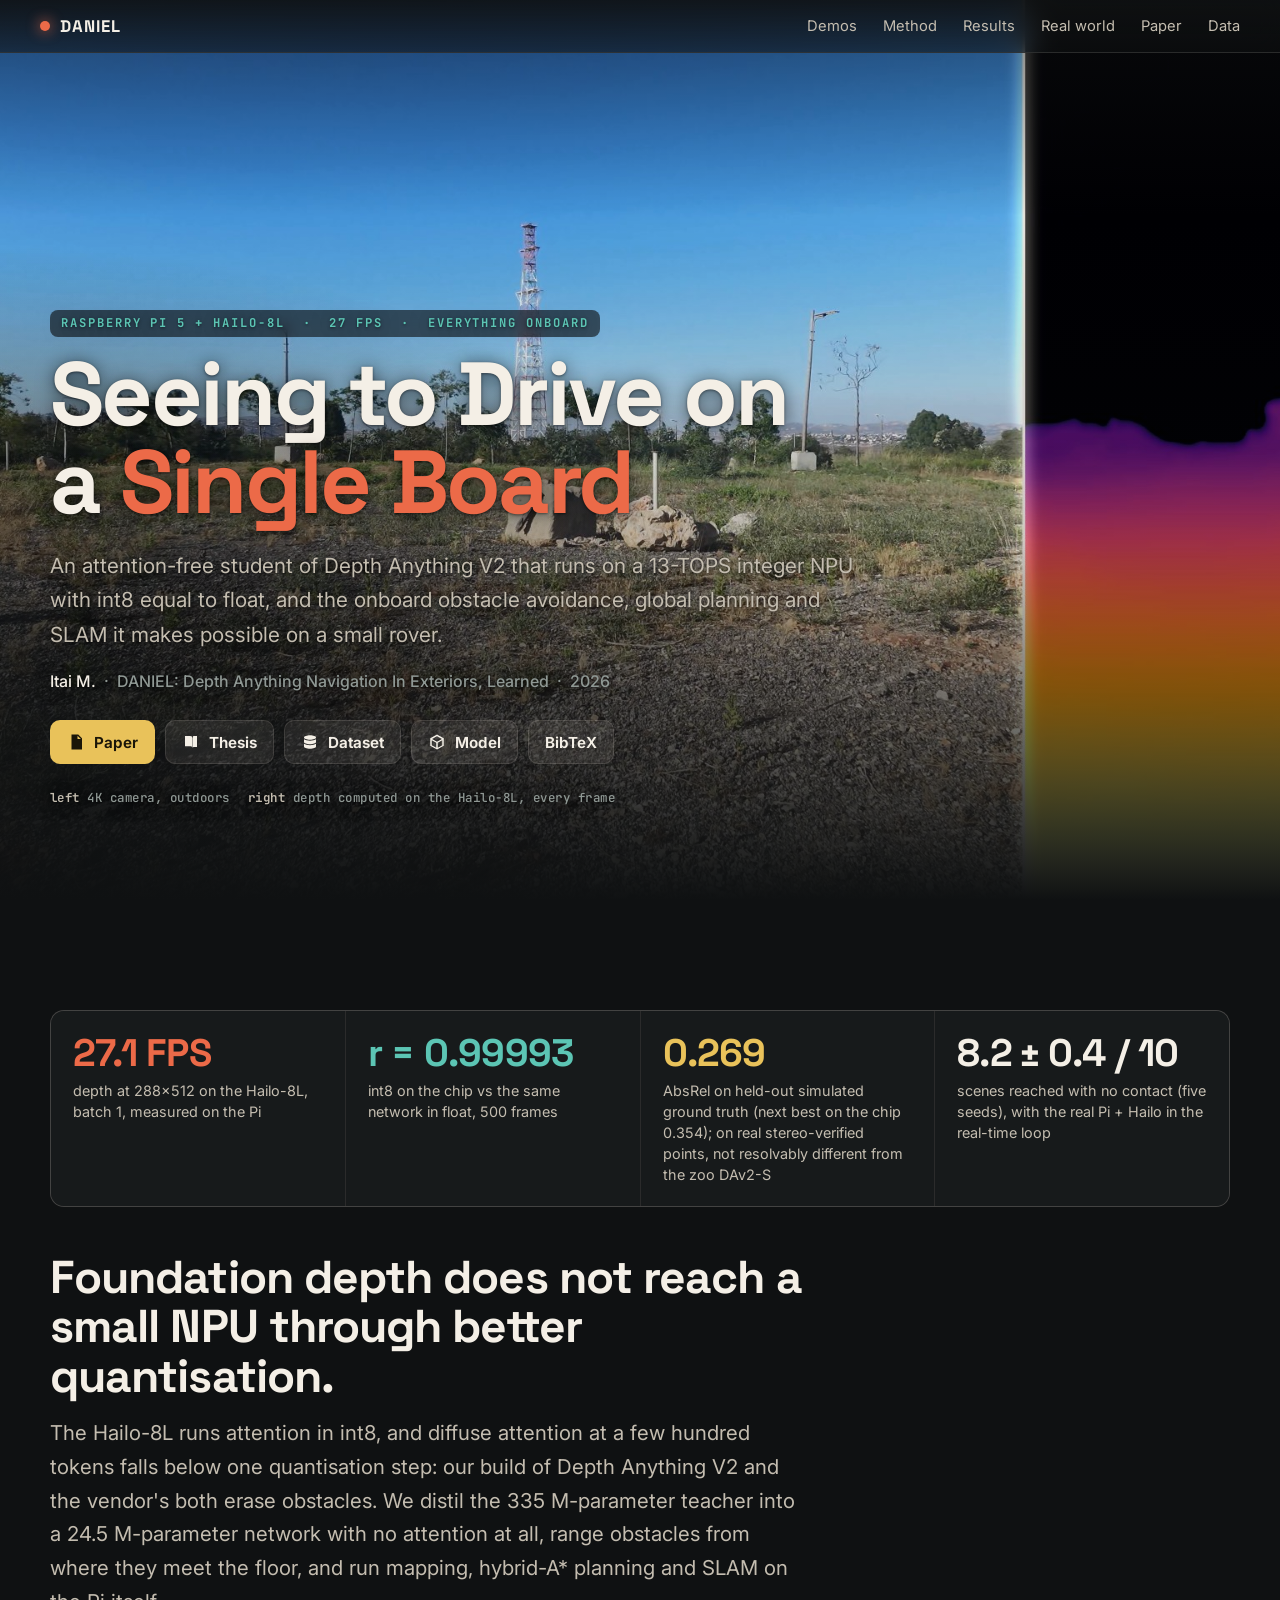
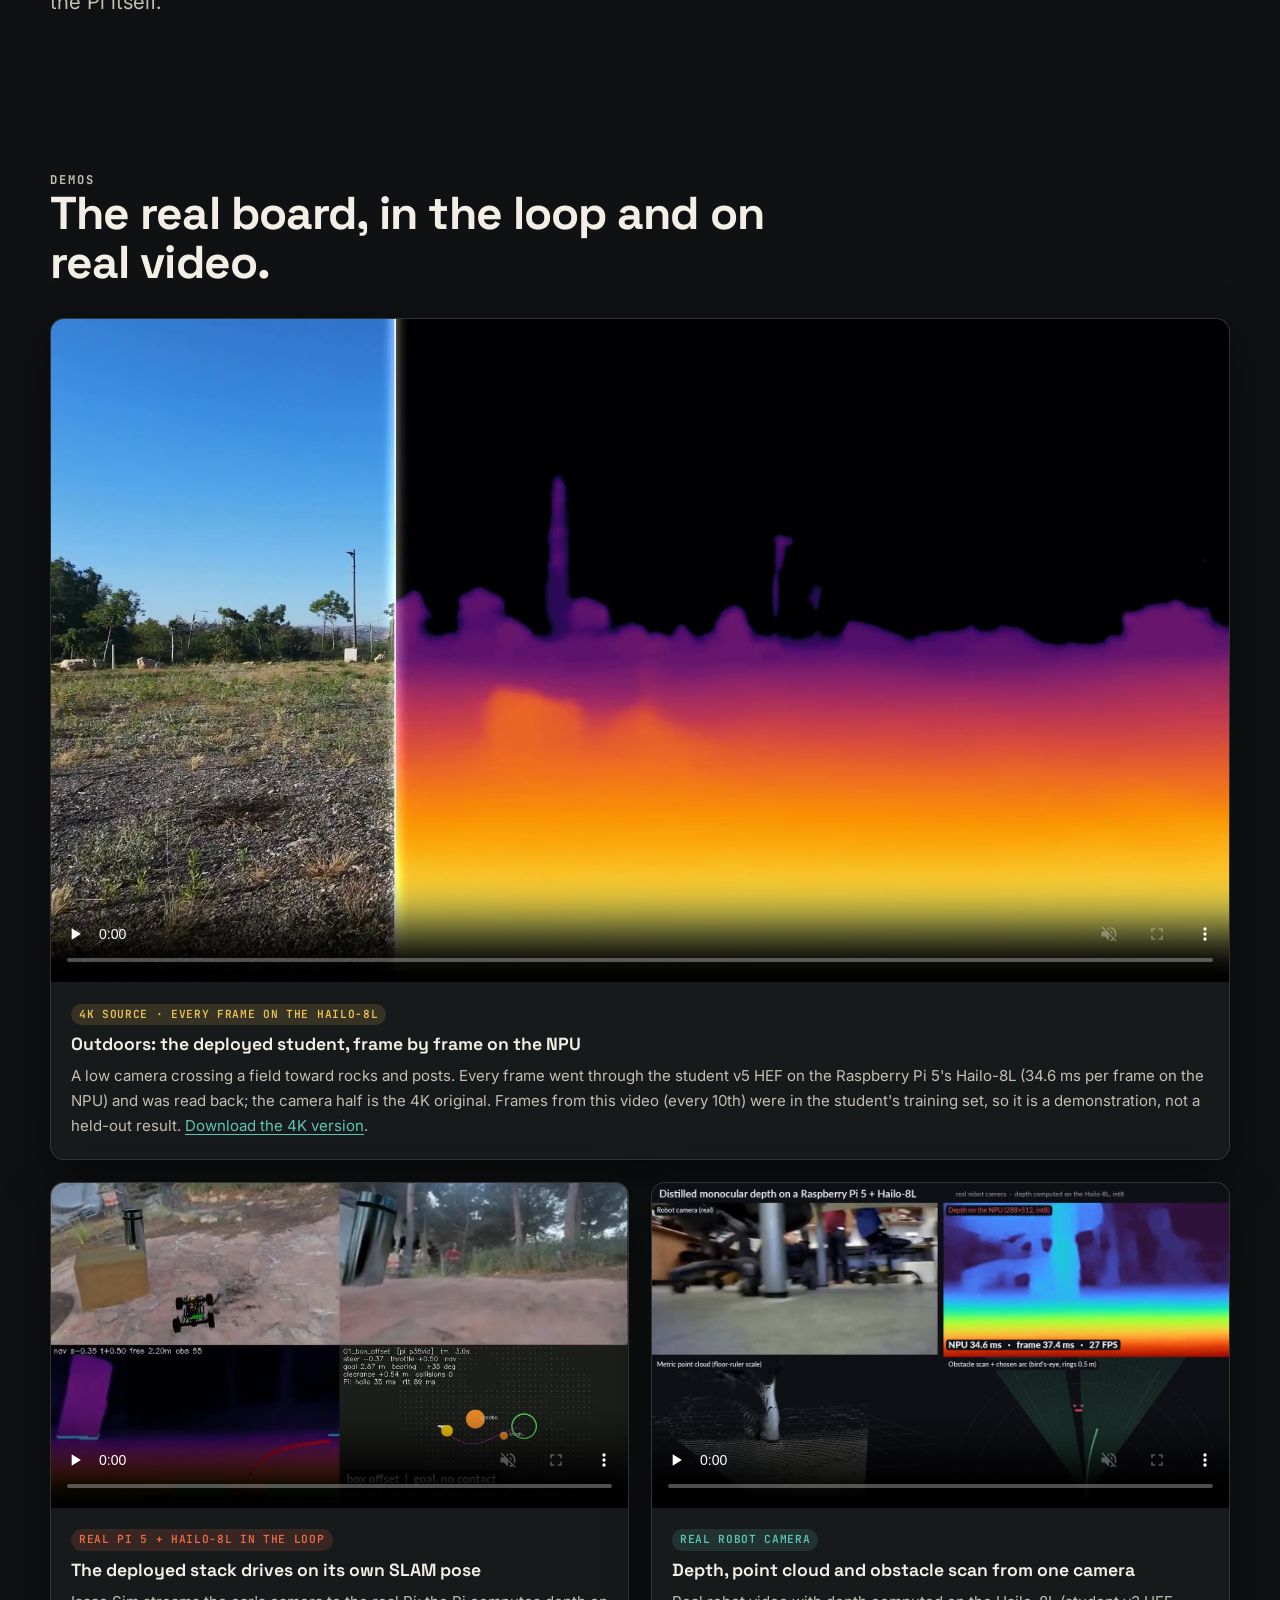
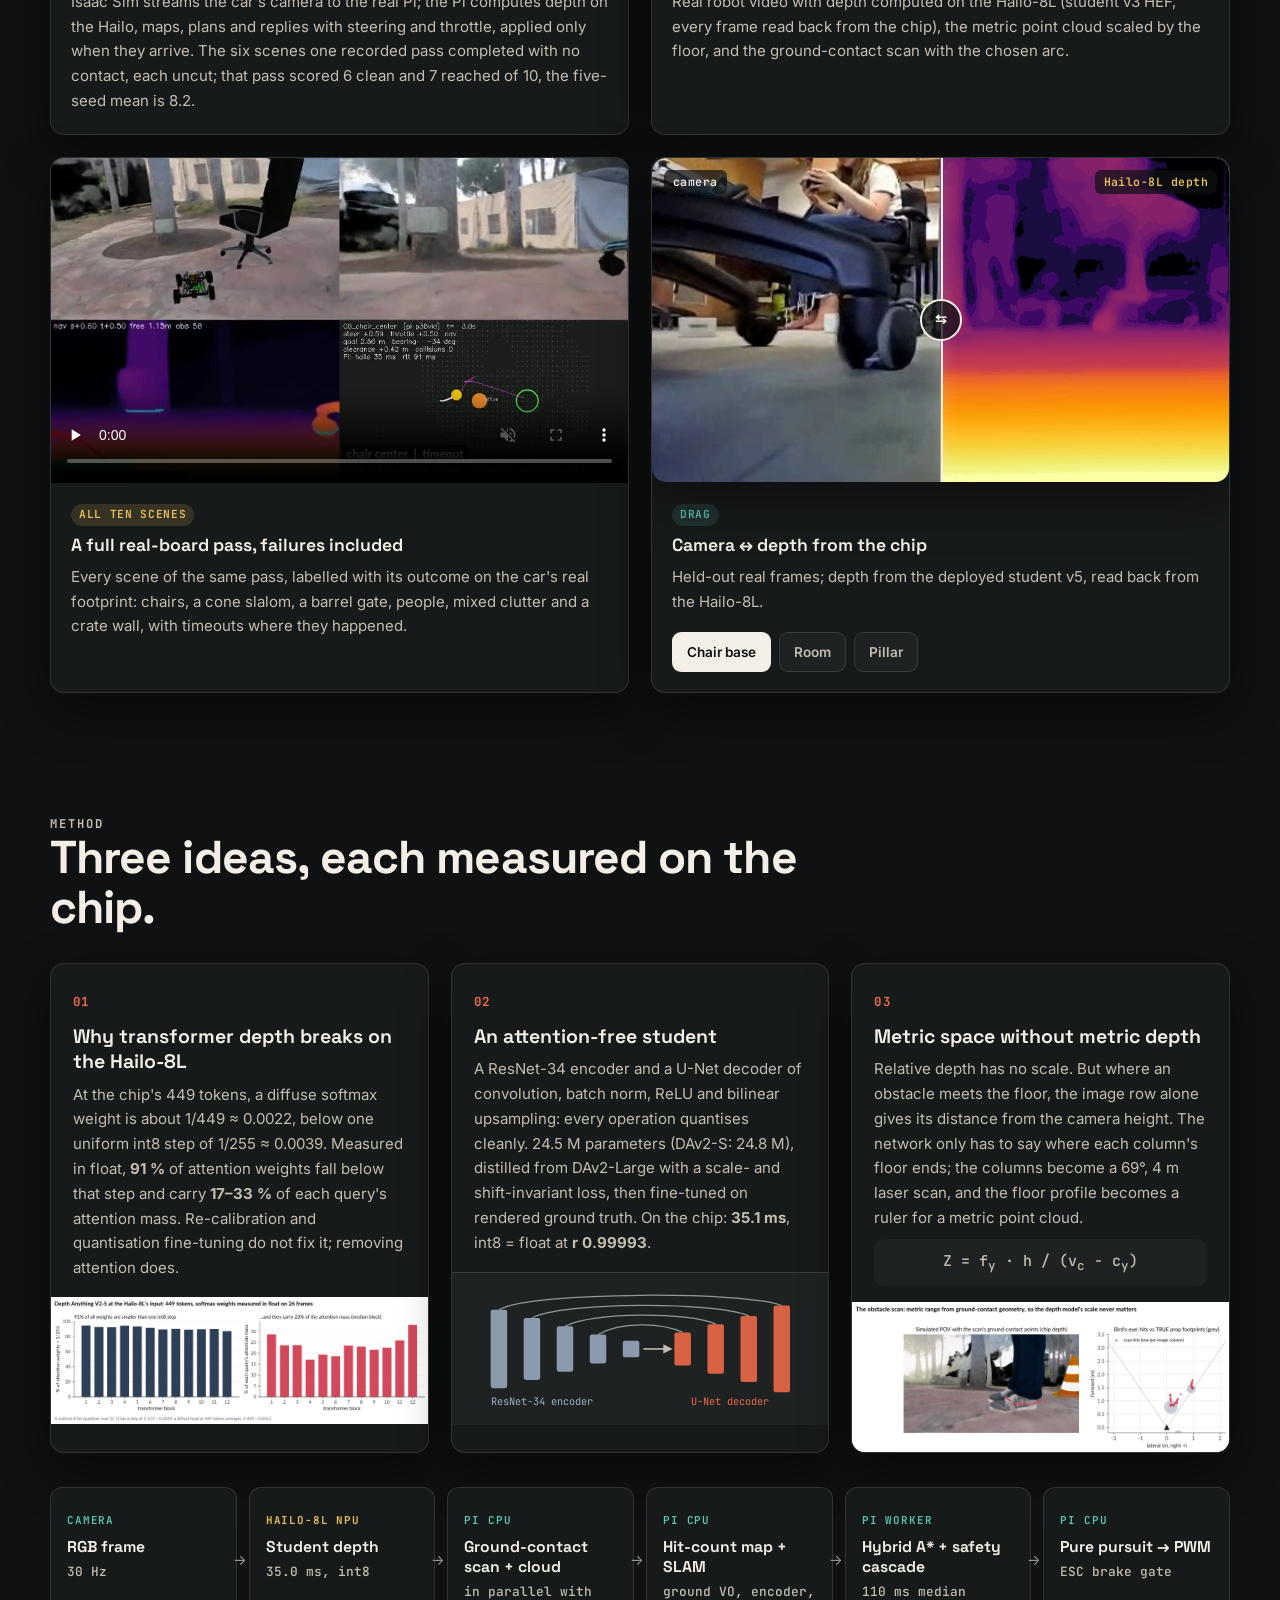
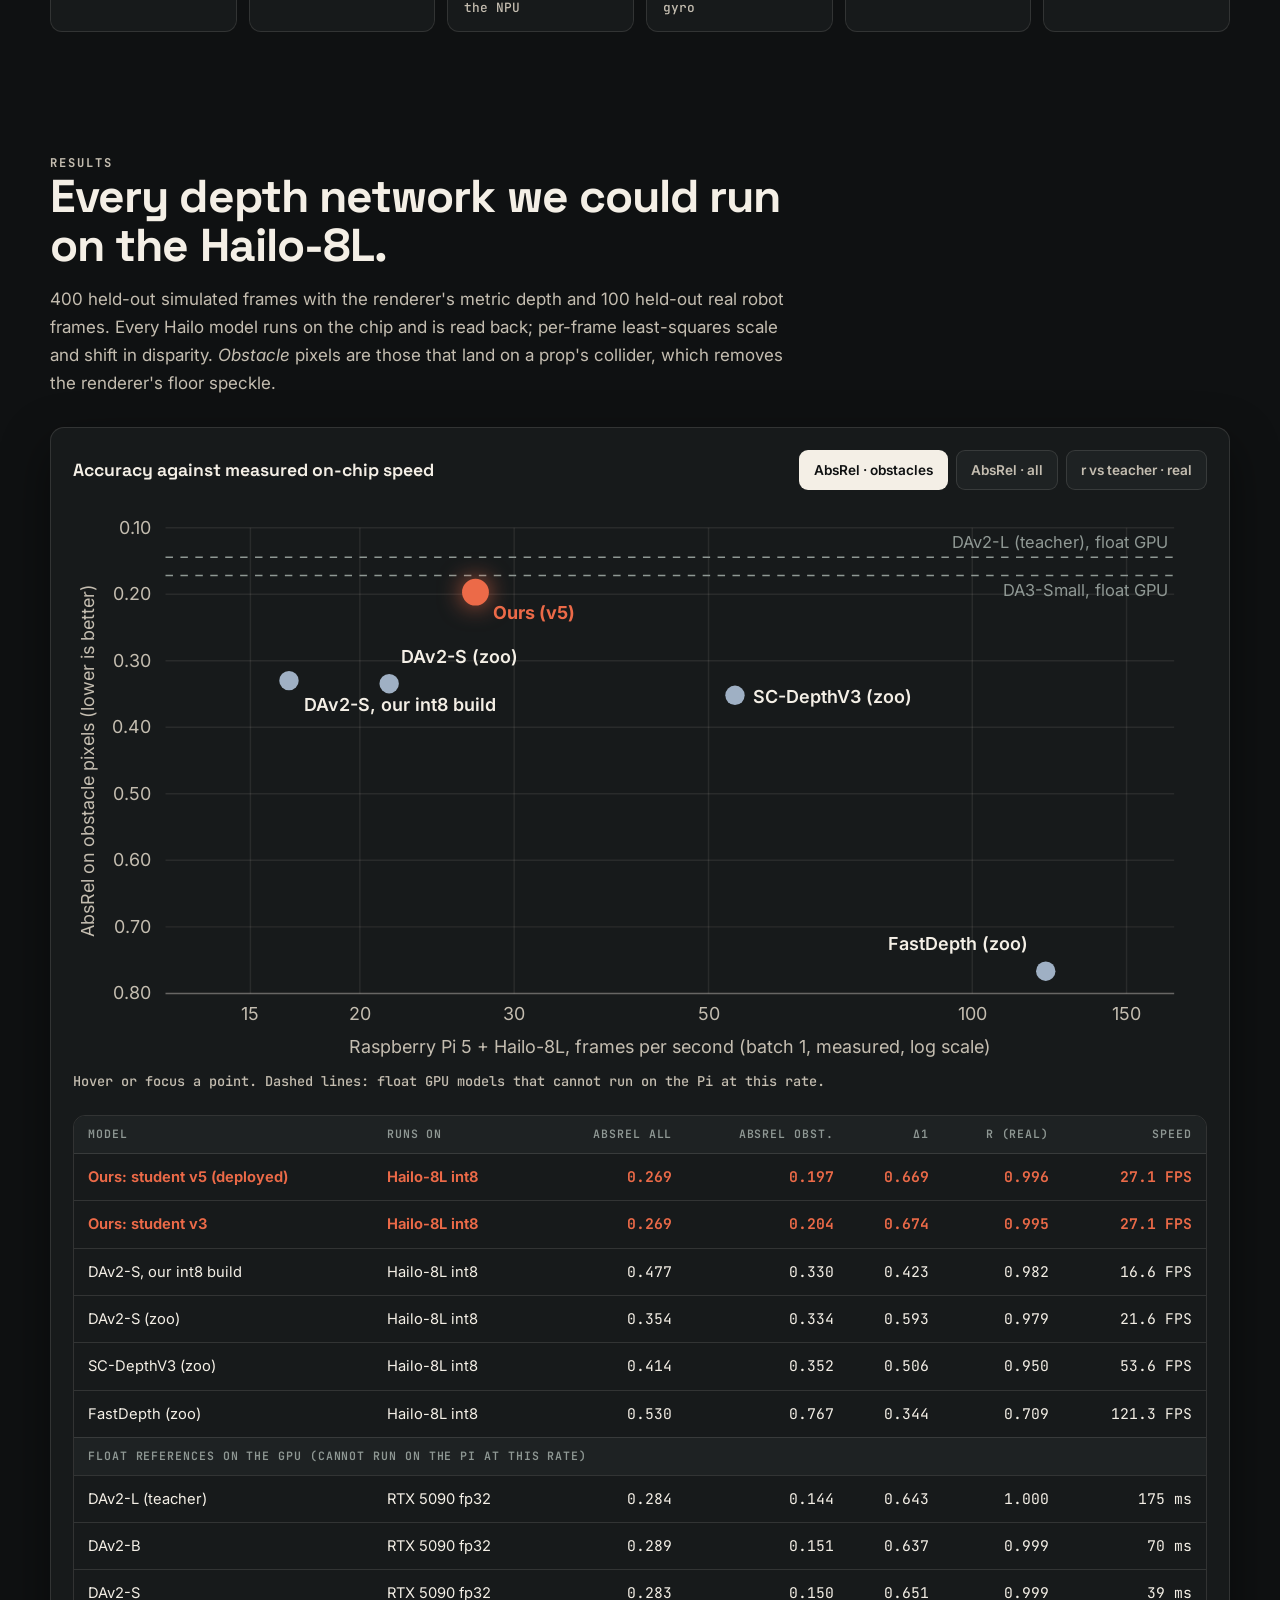
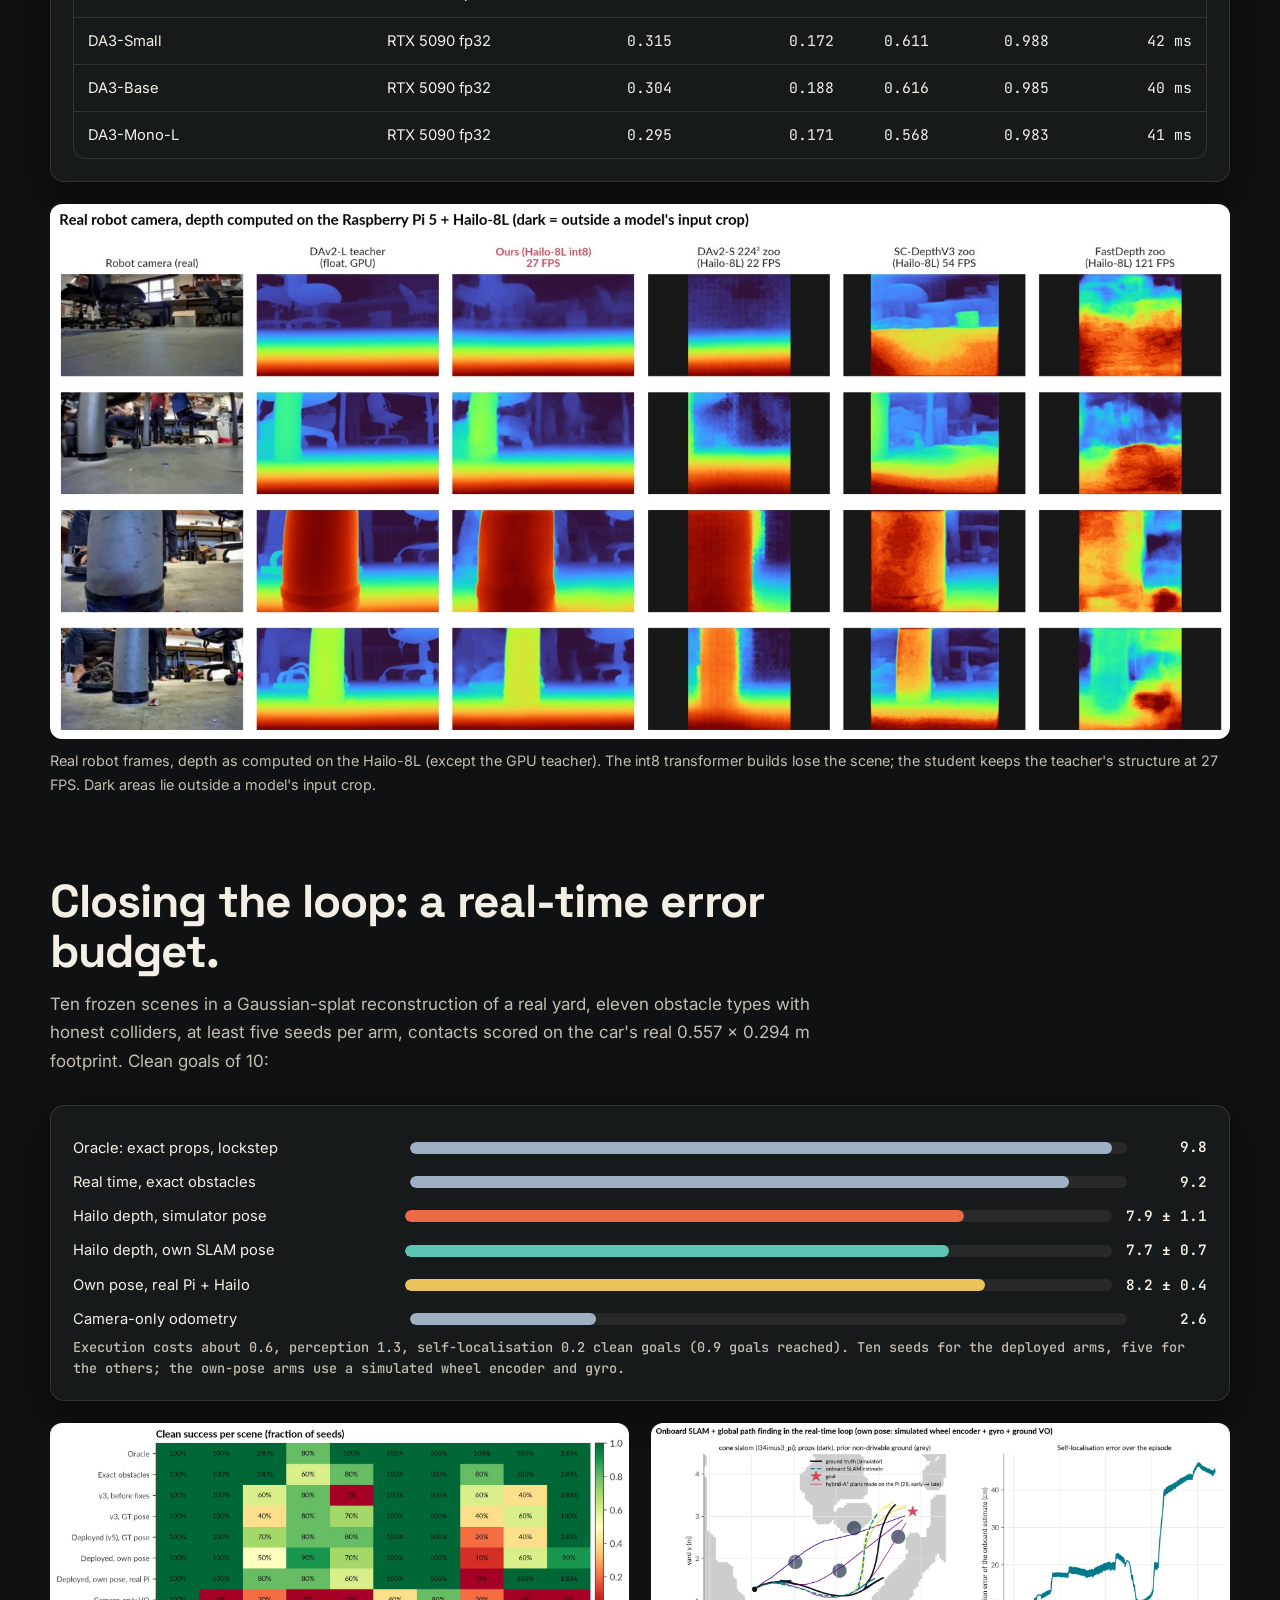
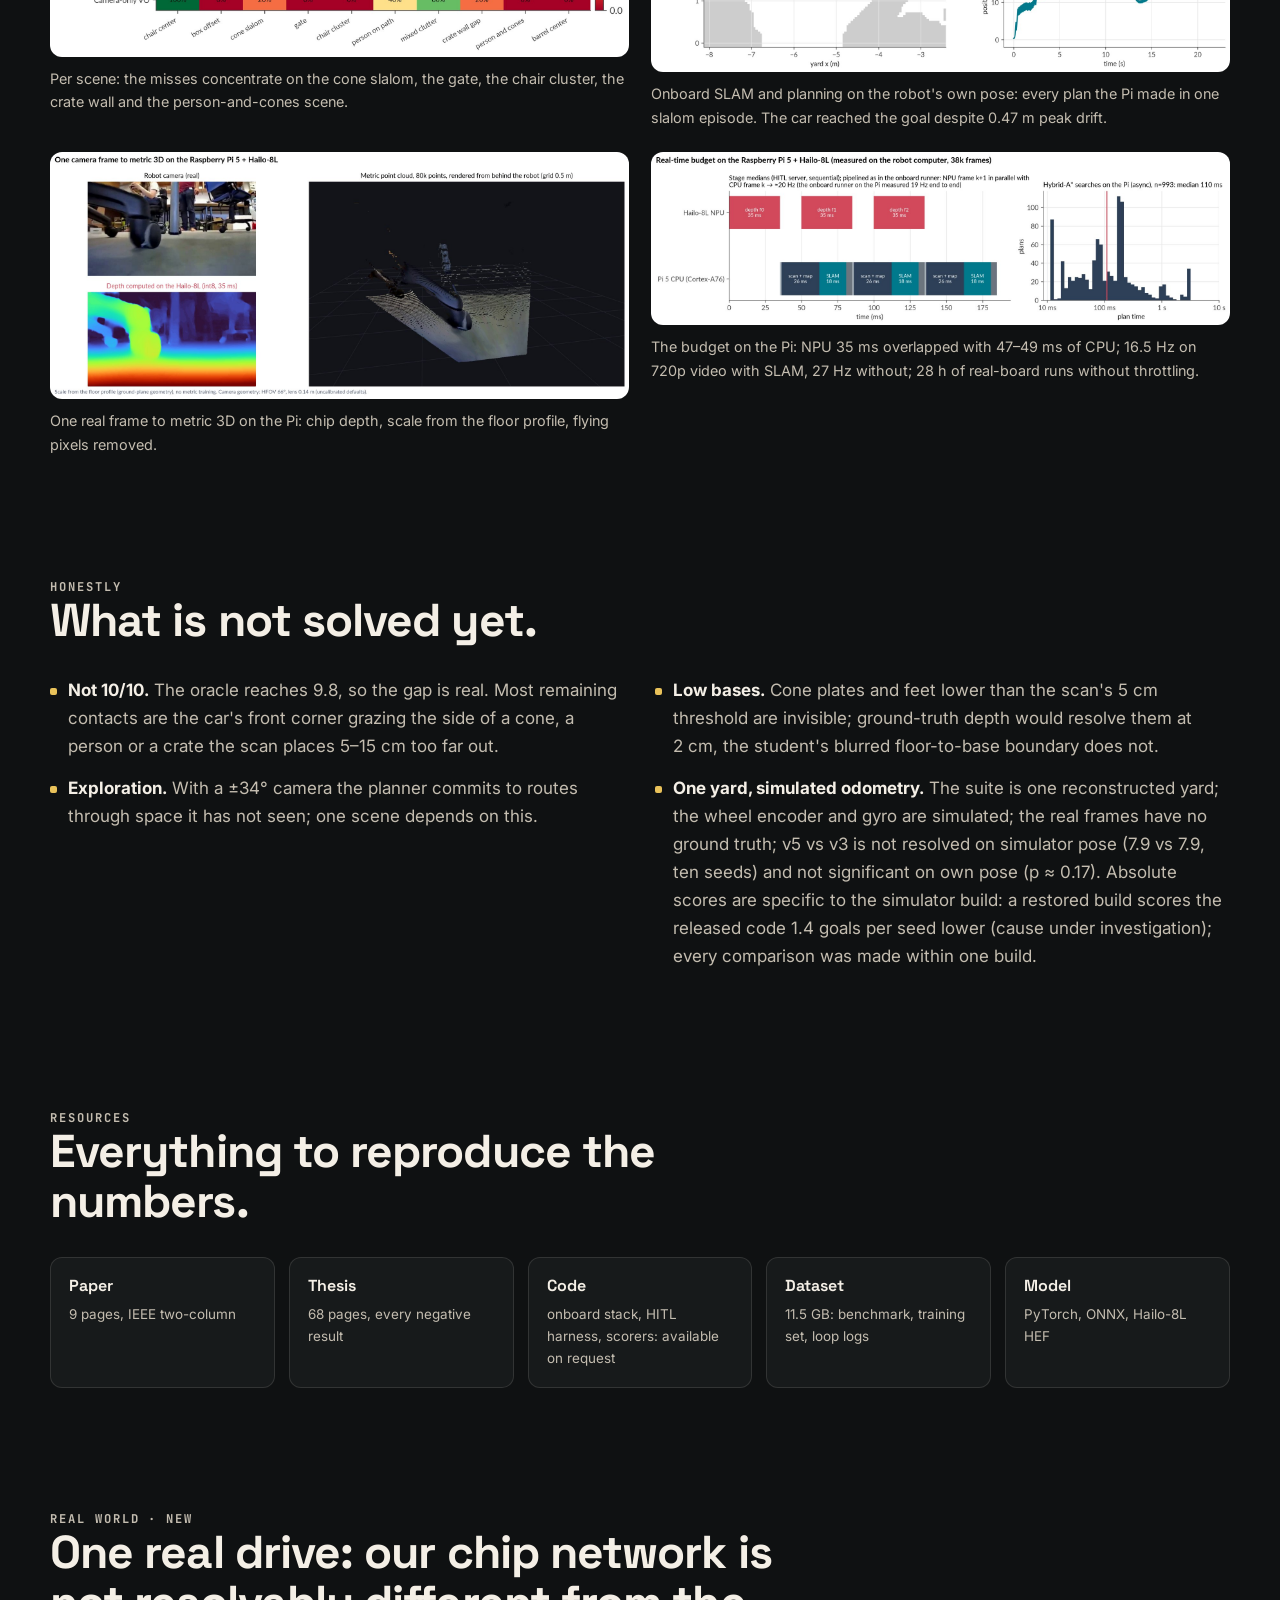
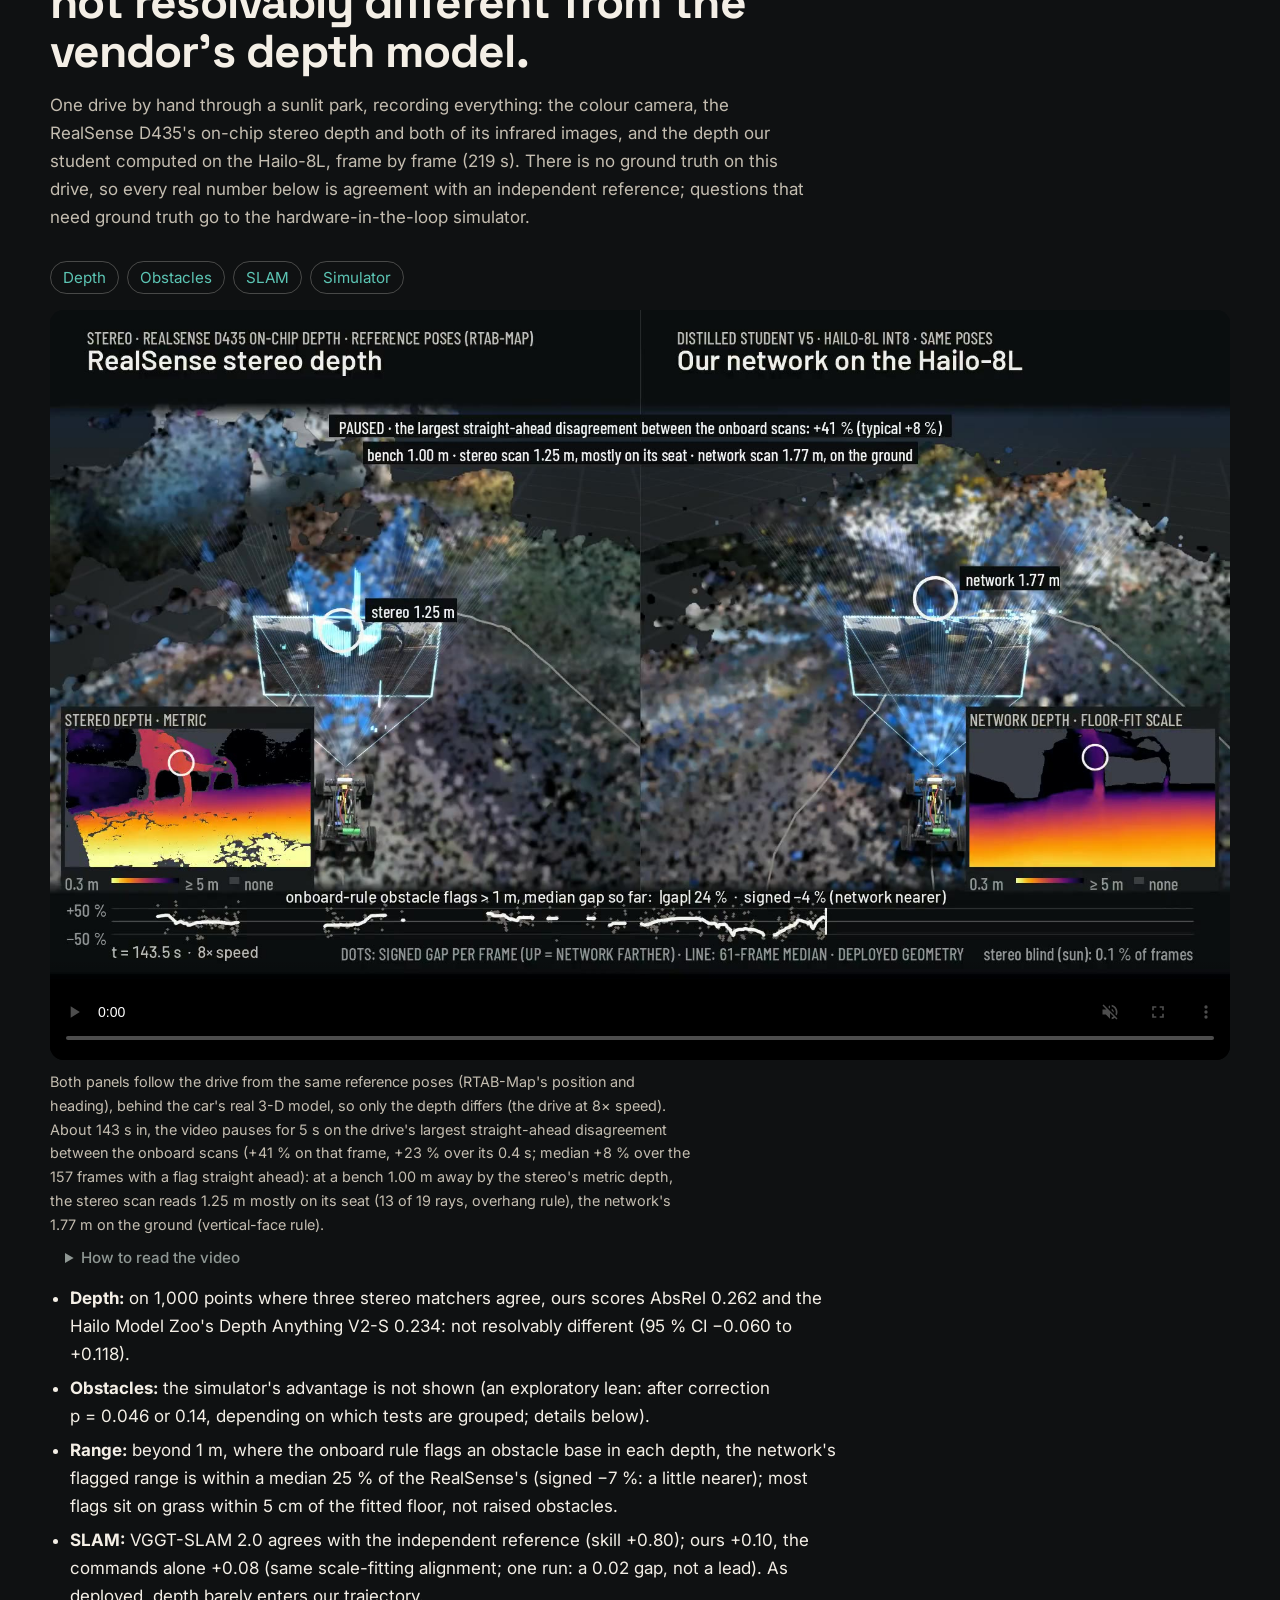
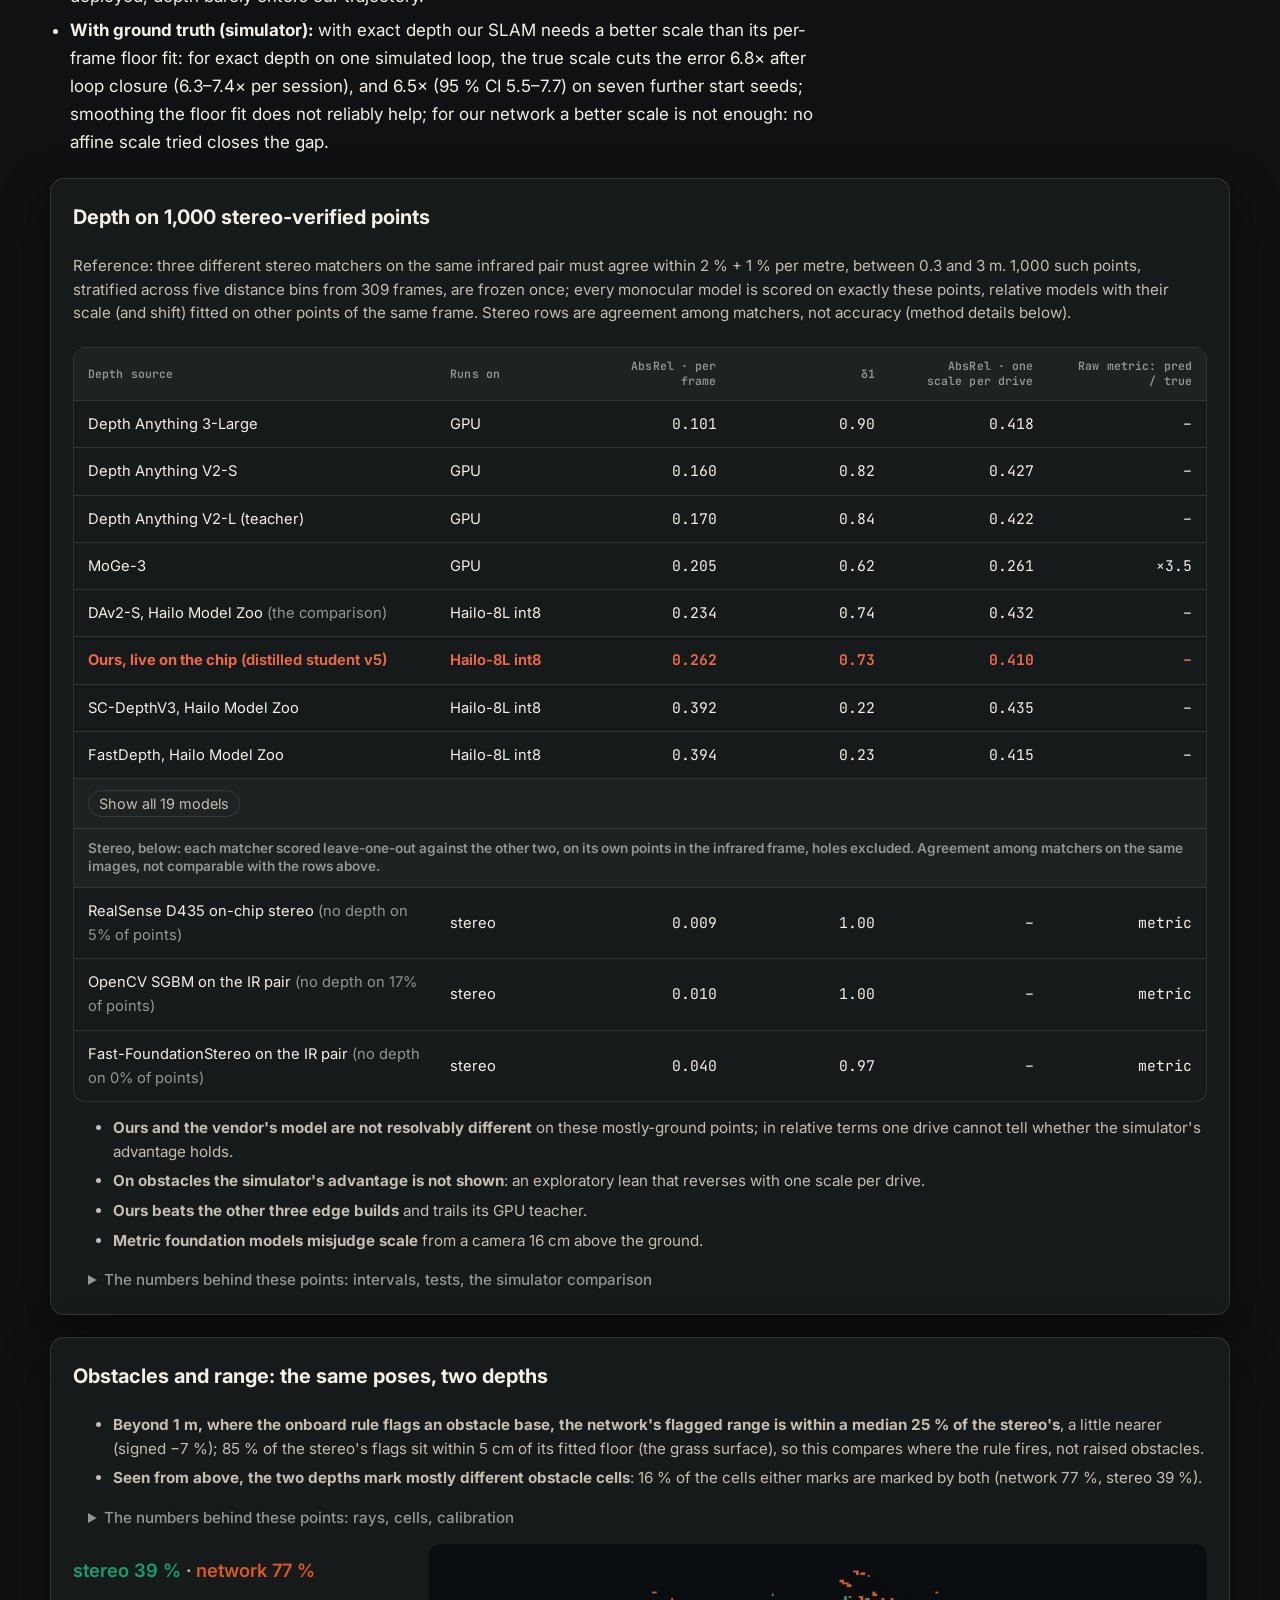
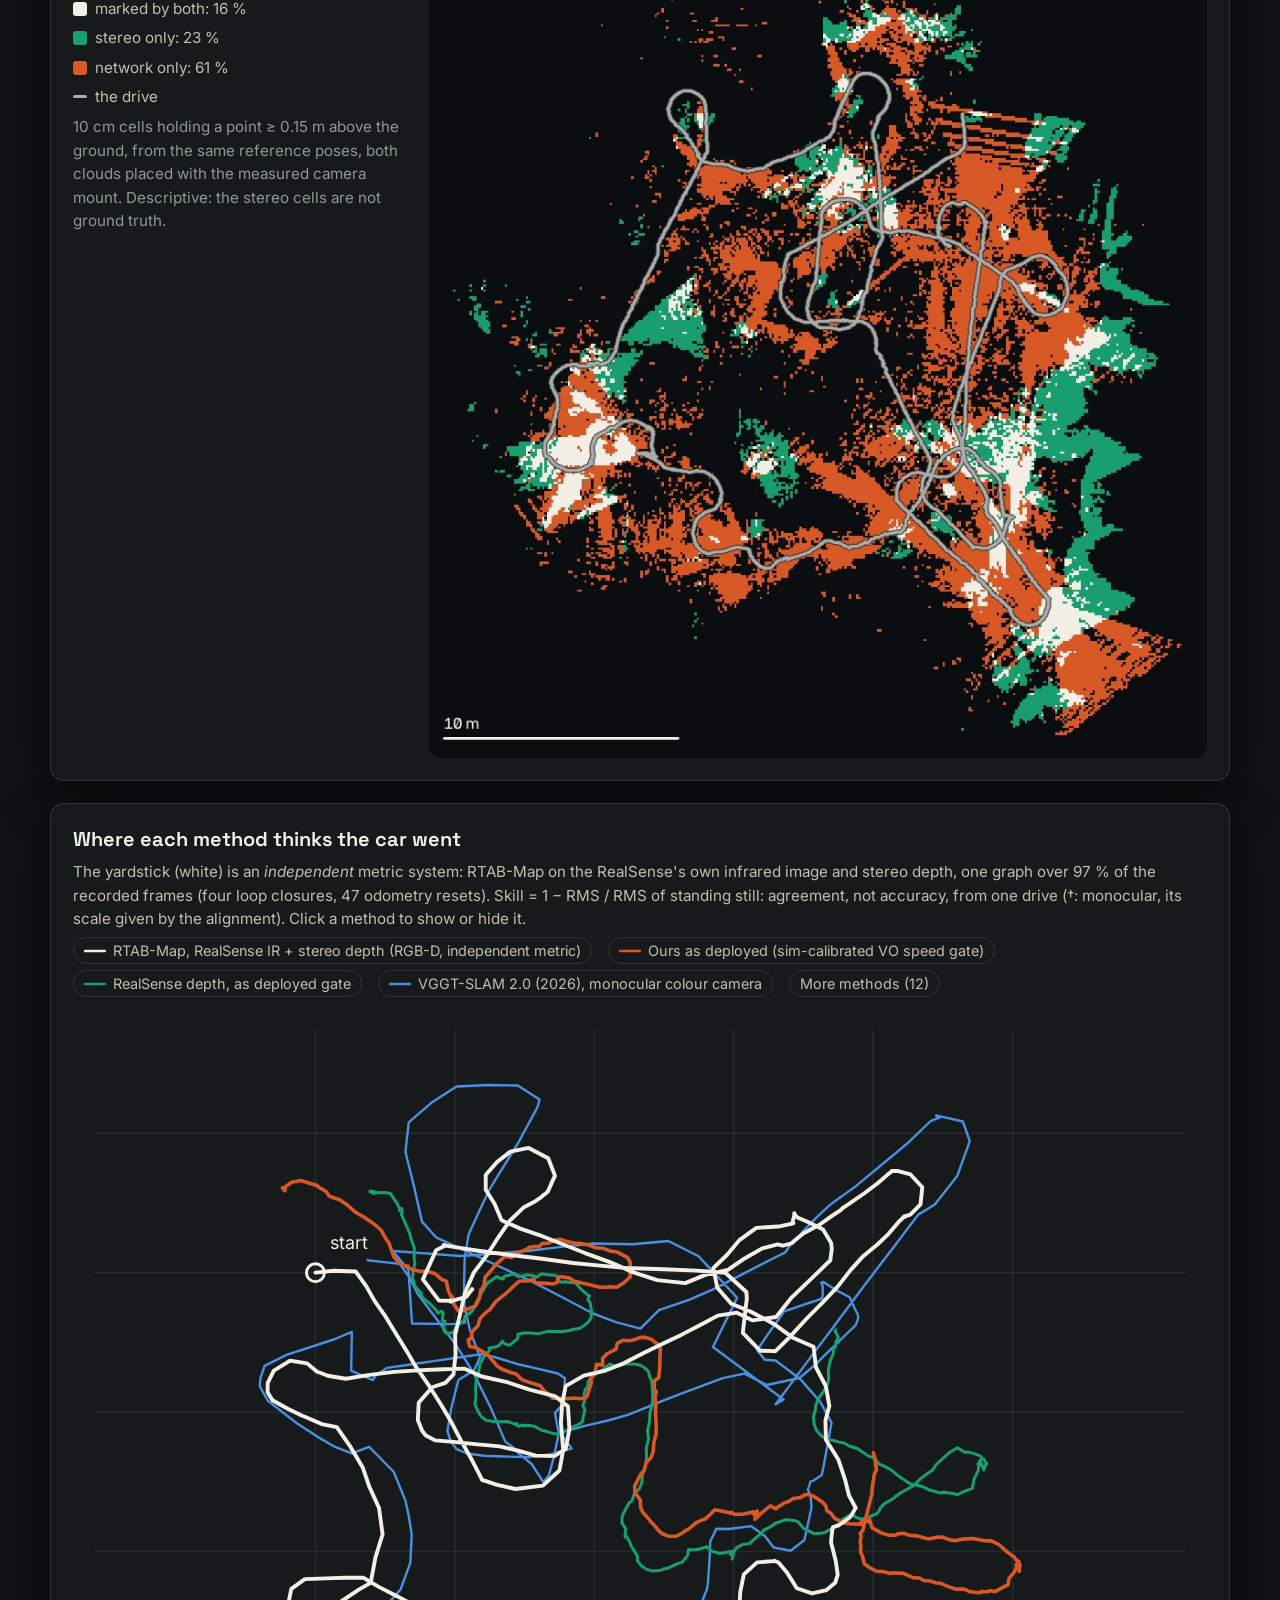
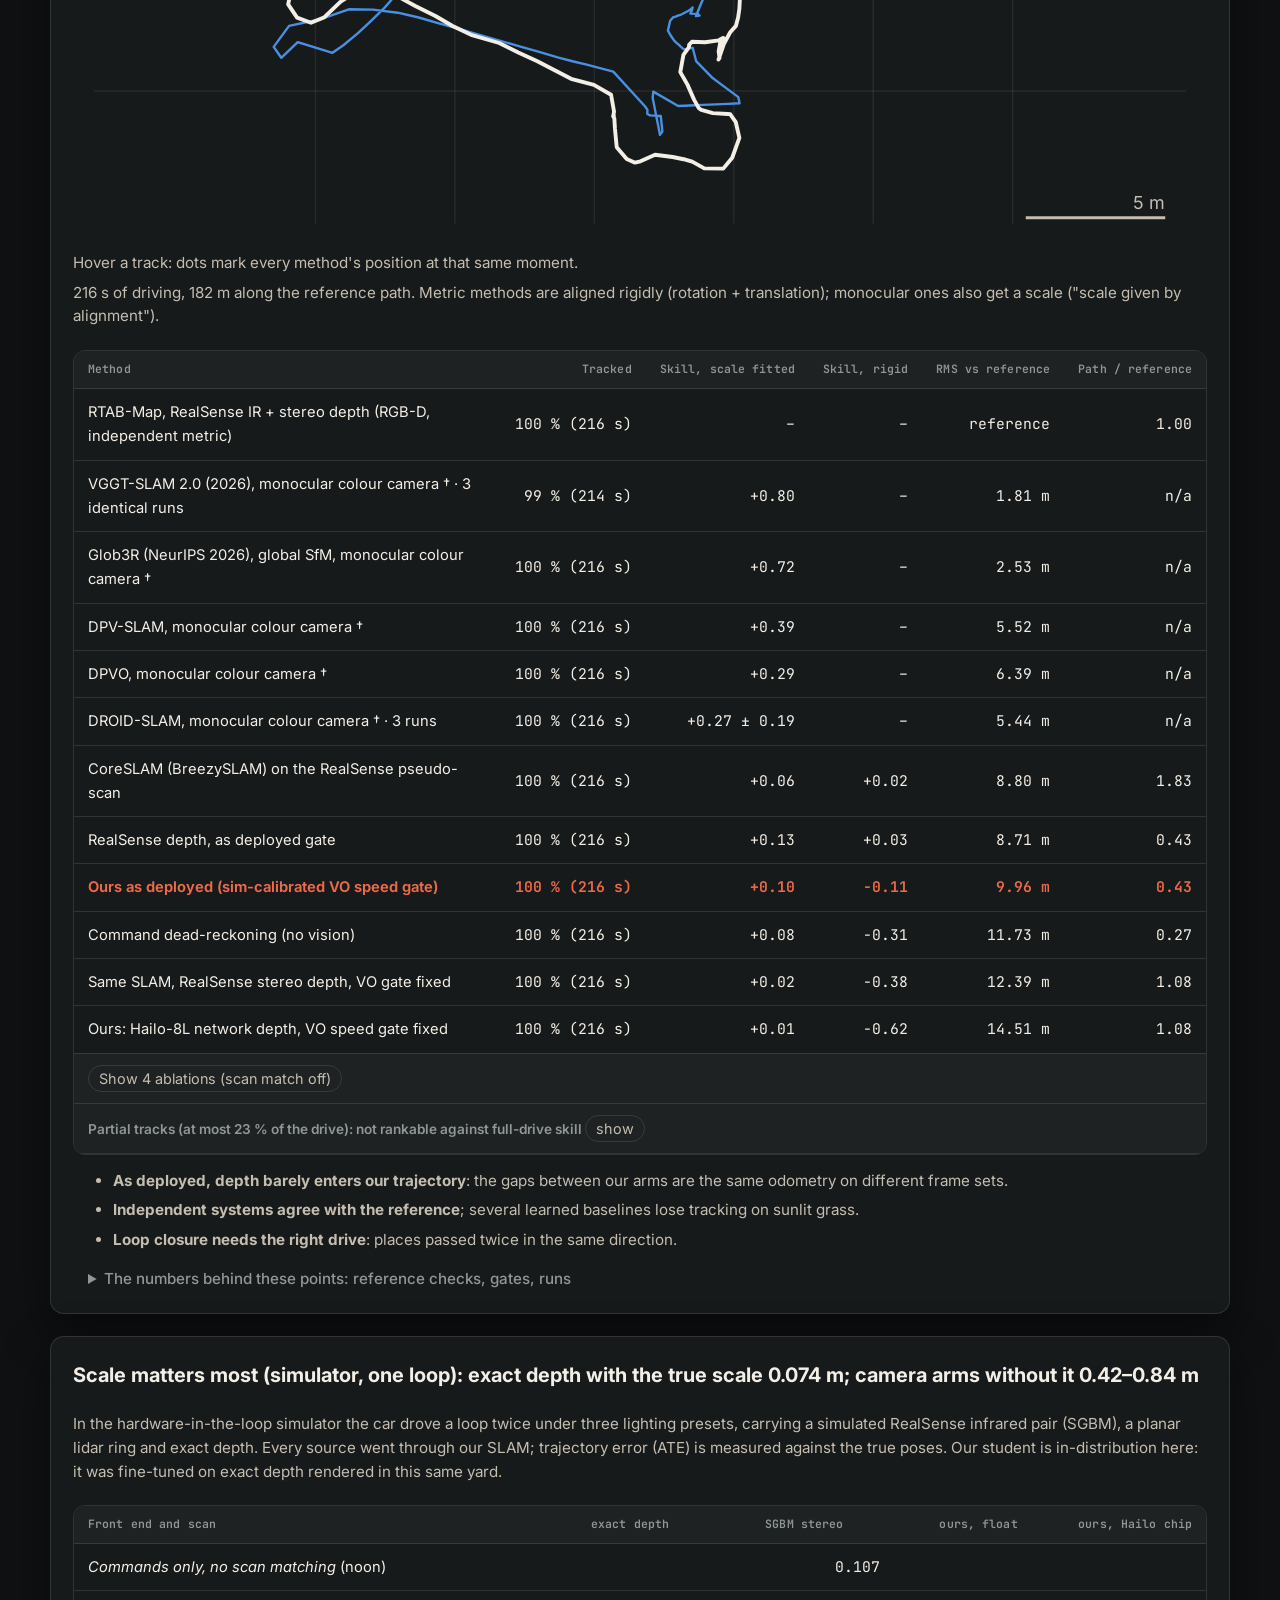
==== docs/index.html @ 057c79fd "Page: V45-2 phone line breaks Co-Authored-By: Claude Opus 5.5 <noreply@anthropic.com>" ====
<!doctype html>
<html lang="en">
<head>
  <meta charset="utf-8">
  <meta name="viewport" content="width=device-width, initial-scale=1">
  <title>Seeing to Drive on a Single Board | DANIEL</title>
  <meta name="description" content="An attention-free student of Depth Anything V2 runs at 27 FPS on a Raspberry Pi 5 + Hailo-8L, int8 equal to float, and drives a rover with onboard mapping, hybrid-A* planning and SLAM.">
  <meta property="og:title" content="Seeing to Drive on a Single Board">
  <meta property="og:description" content="Foundation-quality monocular depth on a Raspberry Pi 5 + Hailo-8L at 27 FPS, and the onboard obstacle avoidance, planning and SLAM it enables.">
  <link rel="canonical" href="https://itaim18.github.io/seeing-to-drive/">
  <meta property="og:url" content="https://itaim18.github.io/seeing-to-drive/">
  <meta property="og:site_name" content="DANIEL">
  <meta property="og:image" content="https://itaim18.github.io/seeing-to-drive/assets/og_card.jpg">
  <meta property="og:image:type" content="image/jpeg">
  <meta property="og:image:width" content="1200">
  <meta property="og:image:height" content="630">
  <meta property="og:image:alt" content="Seeing to Drive on a Single Board: a robot camera frame split against its depth computed on the Hailo-8L">
  <meta property="og:type" content="website">
  <meta name="twitter:card" content="summary_large_image">
  <meta name="twitter:title" content="Seeing to Drive on a Single Board">
  <meta name="twitter:description" content="Foundation-quality monocular depth on a Raspberry Pi 5 + Hailo-8L at 27 FPS, and the onboard obstacle avoidance, planning and SLAM it enables.">
  <meta name="twitter:image" content="https://itaim18.github.io/seeing-to-drive/assets/og_card.jpg">
  <link rel="icon" href="data:image/svg+xml,%3Csvg xmlns='http://www.w3.org/2000/svg' viewBox='0 0 32 32'%3E%3Ccircle cx='16' cy='16' r='9' fill='%23ec6a48'/%3E%3C/svg%3E">
  <link rel="preconnect" href="https://fonts.googleapis.com">
  <link rel="preconnect" href="https://fonts.gstatic.com" crossorigin>
  <link rel="stylesheet" href="https://fonts.googleapis.com/css2?family=Inter:wght@400;500;600;700&family=JetBrains+Mono:wght@500;600;700&family=Space+Grotesk:wght@500;600;700&display=swap">
  <link rel="stylesheet" href="assets/styles.css">
</head>
<body>
<header class="site-header">
  <a class="brand" href="#top" aria-label="DANIEL, back to top"><span class="brand-dot" aria-hidden="true"></span>DANIEL</a>
  <nav class="nav-links" aria-label="Primary">
    <a href="#demos">Demos</a>
    <a href="#method" class="opt">Method</a>
    <a href="#results">Results</a>
    <a href="#realworld">Real world</a>
    <a href="paper.pdf">Paper</a>
    <a href="https://huggingface.co/datasets/itaimizlish/daniel-yard-depth" class="opt">Data</a>
  </nav>
</header>

<main id="top">
<section class="hero" aria-labelledby="hero-title">
  <video class="hero-video" autoplay muted loop playsinline preload="metadata" poster="assets/media/hero_poster.jpg" aria-hidden="true">
    <source src="assets/media/hero.mp4" type="video/mp4">
  </video>
  <div class="hero-scrim" aria-hidden="true"></div>
  <div class="hero-copy">
    <p class="eyebrow">Raspberry Pi 5 + Hailo-8L &nbsp;·&nbsp; 27 FPS &nbsp;·&nbsp; everything onboard</p>
    <h1 id="hero-title">Seeing to Drive on a <em>Single Board</em></h1>
    <p class="subtitle">An attention-free student of Depth Anything&nbsp;V2 that runs on a 13-TOPS integer NPU with int8 equal to float,
      and the onboard obstacle avoidance, global planning and SLAM it makes possible on a small rover.</p>
    <p class="author">Itai M. <span>&nbsp;·&nbsp; DANIEL: Depth Anything Navigation In Exteriors, Learned &nbsp;·&nbsp; 2026</span></p>
    <div class="hero-actions">
      <a class="button primary" href="paper.pdf">
        <svg viewBox="0 0 24 24" aria-hidden="true"><path d="M6 2h9l5 5v15H6zM14 3.5V8h4.5M8.5 12h7v1.5h-7zm0 3h7v1.5h-7z"/></svg>Paper</a>
      <a class="button" href="thesis.pdf">
        <svg viewBox="0 0 24 24" aria-hidden="true"><path d="M4 4h7a3 3 0 0 1 3 3v13a2.5 2.5 0 0 0-2.5-2.5H4zm16 0h-4a3 3 0 0 0-1.5.4V19a3 3 0 0 1 1.5-.5H20z"/></svg>Thesis</a>
      <a class="button" href="https://huggingface.co/datasets/itaimizlish/daniel-yard-depth">
        <svg viewBox="0 0 24 24" aria-hidden="true"><path d="M12 3c4.4 0 8 1.3 8 3s-3.6 3-8 3-8-1.3-8-3 3.6-3 8-3zm-8 5.3C5.6 9.5 8.6 10.2 12 10.2s6.4-.7 8-1.9V12c0 1.7-3.6 3-8 3s-8-1.3-8-3zm0 6c1.6 1.2 4.6 1.9 8 1.9s6.4-.7 8-1.9V18c0 1.7-3.6 3-8 3s-8-1.3-8-3z"/></svg>Dataset</a>
      <a class="button" href="https://huggingface.co/itaimizlish/daniel-student-depth">
        <svg viewBox="0 0 24 24" aria-hidden="true"><path d="M12 2 3 7v10l9 5 9-5V7zm0 2.3L18.6 8 12 11.7 5.4 8zM5 9.7l6 3.4v6.6l-6-3.4zm8 10V13l6-3.3v6.6z"/></svg>Model</a>
      <a class="button" href="#cite">BibTeX</a>
    </div>
    <p class="wipe-hint" aria-hidden="true"><span><b>left</b> 4K camera, outdoors</span><span><b>right</b> depth computed on the Hailo-8L, every frame</span></p>
  </div>
</section>

<section class="section" aria-labelledby="tldr">
  <div class="keys">
    <div class="key"><b class="c">27.1&nbsp;FPS</b><span>depth at 288×512 on the Hailo-8L, batch&nbsp;1, measured on the Pi</span></div>
    <div class="key"><b class="t">r&nbsp;=&nbsp;0.99993</b><span>int8 on the chip vs the same network in float, 500 frames</span></div>
    <div class="key"><b class="g">0.269</b><span>AbsRel on held-out simulated ground truth (next best on the chip 0.354); on real stereo-verified points, not resolvably different from the zoo DAv2-S</span></div>
    <div class="key"><b>8.2&thinsp;&plusmn;&thinsp;0.4&nbsp;/&nbsp;10</b><span>scenes reached with no contact (five seeds), with the real Pi + Hailo in the real-time loop</span></div>
  </div>
  <div class="section-heading" style="margin-top:46px">
    <h2 id="tldr">Foundation depth does not reach a small NPU through better quantisation.</h2>
    <p class="lead">The Hailo-8L runs attention in int8, and diffuse attention at a few hundred tokens falls below one quantisation
      step: our build of Depth Anything V2 and the vendor's both erase obstacles. We distil the 335&nbsp;M-parameter teacher into a
      24.5&nbsp;M-parameter network with no attention at all, range obstacles from where they meet the floor, and run mapping,
      hybrid-A* planning and SLAM on the Pi itself.</p>
  </div>
</section>

<section class="section" id="demos" aria-labelledby="demos-title">
  <div class="section-heading">
    <p class="eyebrow">Demos</p>
    <h2 id="demos-title">The real board, in the loop and on real video.</h2>
  </div>
  <div class="video-grid">
    <article class="video-card feature">
      <video controls playsinline muted preload="none" poster="assets/media/showcase_poster.jpg"><source src="assets/media/showcase_1080p.mp4" type="video/mp4"></video>
      <div class="video-copy"><span class="tag g">4K source · every frame on the Hailo-8L</span>
        <h3>Outdoors: the deployed student, frame by frame on the NPU</h3>
        <p>A low camera crossing a field toward rocks and posts. Every frame went through the student v5 HEF on the Raspberry Pi 5's
          Hailo-8L (34.6&nbsp;ms per frame on the NPU) and was read back; the camera half is the 4K original. Frames from this
          video (every 10th) were in the student's training set, so it is a demonstration, not a held-out result.
          <a href="https://huggingface.co/itaimizlish/daniel-student-depth/resolve/main/media/showcase_4k.mp4">Download the 4K version</a>.</p></div>
    </article>
    <article class="video-card">
      <video controls playsinline muted preload="none" poster="assets/media/real_pi_loop_poster.jpg"><source src="assets/media/real_pi_loop.mp4" type="video/mp4"></video>
      <div class="video-copy"><span class="tag c">Real Pi 5 + Hailo-8L in the loop</span>
        <h3>The deployed stack drives on its own SLAM pose</h3>
        <p>Isaac Sim streams the car's camera to the real Pi; the Pi computes depth on the Hailo, maps, plans and replies with
          steering and throttle, applied only when they arrive. The six scenes one recorded pass completed with no contact, each
          uncut; that pass scored 6 clean and 7 reached of 10, the five-seed mean is 8.2.</p></div>
    </article>
    <article class="video-card">
      <video controls playsinline muted preload="none" poster="assets/media/onboard_demo_poster.jpg"><source src="assets/media/onboard_demo.mp4" type="video/mp4"></video>
      <div class="video-copy"><span class="tag">Real robot camera</span>
        <h3>Depth, point cloud and obstacle scan from one camera</h3>
        <p>Real robot video with depth computed on the Hailo-8L (student v3 HEF, every frame read back from the chip), the metric
          point cloud scaled by the floor, and the ground-contact scan with the chosen arc.</p></div>
    </article>
    <article class="video-card">
      <video controls playsinline muted preload="none" poster="assets/media/real_pi_reel_poster.jpg"><source src="assets/media/real_pi_reel.mp4" type="video/mp4"></video>
      <div class="video-copy"><span class="tag g">All ten scenes</span>
        <h3>A full real-board pass, failures included</h3>
        <p>Every scene of the same pass, labelled with its outcome on the car's real footprint: chairs, a cone slalom, a barrel
          gate, people, mixed clutter and a crate wall, with timeouts where they happened.</p></div>
    </article>
    <article class="video-card" aria-labelledby="cmp-title">
      <div class="compare" id="compare" style="--pos:50%">
        <img class="base" src="assets/media/pair1_rgb.jpg" alt="Real robot camera frame" id="cmp-rgb">
        <img class="top" src="assets/media/pair1_depth.jpg" alt="Depth computed on the Hailo-8L for the same frame" id="cmp-dep">
        <div class="bar"></div><div class="knob" aria-hidden="true">⇆</div>
        <span class="lab l">camera</span><span class="lab r">Hailo-8L depth</span>
        <input type="range" min="0" max="100" value="50" aria-label="Reveal the depth map" id="cmp-range">
      </div>
      <div class="video-copy"><span class="tag">Drag</span>
        <h3 id="cmp-title">Camera ↔ depth from the chip</h3>
        <p>Held-out real frames; depth from the deployed student v5, read back from the Hailo-8L.</p>
        <div class="tabs" role="group" aria-label="Choose a frame">
          <button type="button" aria-pressed="true" data-k="1">Chair base</button>
          <button type="button" aria-pressed="false" data-k="0">Room</button>
          <button type="button" aria-pressed="false" data-k="2">Pillar</button>
        </div></div>
    </article>
  </div>
</section>

<section class="section" id="method" aria-labelledby="method-title">
  <div class="section-heading">
    <p class="eyebrow">Method</p>
    <h2 id="method-title">Three ideas, each measured on the chip.</h2>
  </div>
  <div class="method">
    <article class="card">
      <span class="num">01</span>
      <h3>Why transformer depth breaks on the Hailo-8L</h3>
      <p>At the chip's 449 tokens, a diffuse softmax weight is about 1/449 ≈ 0.0022, below one uniform int8 step of 1/255 ≈ 0.0039.
        Measured in float, <b>91&nbsp;%</b> of attention weights fall below that step and carry <b>17–33&nbsp;%</b> of each query's
        attention mass. Re-calibration and quantisation fine-tuning do not fix it; removing attention does.</p>
      <figure><img src="assets/media/fig_attn_int8.jpg" alt="Per-block share of attention weights below one int8 step and the attention mass they carry" loading="lazy"></figure>
    </article>
    <article class="card">
      <span class="num">02</span>
      <h3>An attention-free student</h3>
      <p>A ResNet-34 encoder and a U-Net decoder of convolution, batch norm, ReLU and bilinear upsampling: every operation quantises
        cleanly. 24.5&nbsp;M parameters (DAv2-S: 24.8&nbsp;M), distilled from DAv2-Large with a scale- and shift-invariant loss,
        then fine-tuned on rendered ground truth. On the chip: <b>35.1&nbsp;ms</b>, int8 = float at <b>r&nbsp;0.99993</b>.</p>
      <figure class="dark">
        <svg viewBox="0 0 330 120" role="img" aria-label="U-Net: five encoder stages shrinking, five decoder stages growing, with skip connections">
          <g fill="none" stroke="#8f9894" stroke-width="1.2">
            <path d="M28 22 C 60 4, 270 4, 302 18"/><path d="M60 30 C 90 14, 240 14, 270 28"/><path d="M92 38 C 118 24, 212 24, 238 36"/><path d="M124 46 C 146 34, 184 34, 206 44"/>
          </g>
          <g fill="#9fb0c4" opacity="0.85">
            <rect x="20" y="22" width="16" height="76" rx="2"/><rect x="52" y="30" width="16" height="60" rx="2"/><rect x="84" y="38" width="16" height="44" rx="2"/><rect x="116" y="46" width="16" height="28" rx="2"/><rect x="148" y="52" width="16" height="16" rx="2"/>
          </g>
          <g fill="#ec6a48" opacity="0.9">
            <rect x="198" y="44" width="16" height="32" rx="2"/><rect x="230" y="36" width="16" height="48" rx="2"/><rect x="262" y="28" width="16" height="64" rx="2"/><rect x="294" y="18" width="16" height="84" rx="2"/>
          </g>
          <path d="M168 60 H194" stroke="#c4bdb0" stroke-width="1.5" marker-end="url(#a)"/>
          <defs><marker id="a" viewBox="0 0 8 8" refX="6" refY="4" markerWidth="6" markerHeight="6" orient="auto"><path d="M0 0 8 4 0 8z" fill="#c4bdb0"/></marker></defs>
          <text x="20" y="114" fill="#9fb0c4" font-size="10" font-family="JetBrains Mono, monospace">ResNet-34 encoder</text>
          <text x="214" y="114" fill="#ec6a48" font-size="10" font-family="JetBrains Mono, monospace">U-Net decoder</text>
        </svg>
      </figure>
    </article>
    <article class="card">
      <span class="num">03</span>
      <h3>Metric space without metric depth</h3>
      <p>Relative depth has no scale. But where an obstacle meets the floor, the image row alone gives its distance from the camera
        height. The network only has to say where each column's floor ends; the columns become a 69°, 4&nbsp;m laser scan, and the
        floor profile becomes a ruler for a metric point cloud.</p>
      <p class="eq">Z = f<sub>y</sub> · h / (v<sub>c</sub> − c<sub>y</sub>)</p>
      <figure><img src="assets/media/fig_scan_bev.jpg" alt="Ground-contact scan hits on a held-out frame and in bird's-eye view against the true prop footprints" loading="lazy"></figure>
    </article>
  </div>

  <ol class="pipeline" aria-label="The onboard pipeline">
    <li><span class="where">camera</span><strong>RGB frame</strong><span class="t">30 Hz</span></li>
    <li><span class="where npu">Hailo-8L NPU</span><strong>Student depth</strong><span class="t">35.0 ms, int8</span></li>
    <li><span class="where">Pi CPU</span><strong>Ground-contact scan + cloud</strong><span class="t">in parallel with the NPU</span></li>
    <li><span class="where">Pi CPU</span><strong>Hit-count map + SLAM</strong><span class="t">ground VO, encoder, gyro</span></li>
    <li><span class="where">Pi worker</span><strong>Hybrid A* + safety cascade</strong><span class="t">110 ms median</span></li>
    <li><span class="where">Pi CPU</span><strong>Pure pursuit → PWM</strong><span class="t">ESC brake gate</span></li>
  </ol>
</section>

<section class="section" id="results" aria-labelledby="results-title">
  <div class="section-heading">
    <p class="eyebrow">Results</p>
    <h2 id="results-title">Every depth network we could run on the Hailo-8L.</h2>
    <p>400 held-out simulated frames with the renderer's metric depth and 100 held-out real robot frames. Every Hailo model runs on
      the chip and is read back; per-frame least-squares scale and shift in disparity. <em>Obstacle</em> pixels are those that land on
      a prop's collider, which removes the renderer's floor speckle.</p>
  </div>
  <div class="panel">
    <div class="chart-head">
      <h3>Accuracy against measured on-chip speed</h3>
      <div class="tabs" role="group" aria-label="Metric" style="margin:0">
        <button type="button" aria-pressed="true" data-m="absrel_obst">AbsRel · obstacles</button>
        <button type="button" aria-pressed="false" data-m="absrel_all">AbsRel · all</button>
        <button type="button" aria-pressed="false" data-m="real_r">r vs teacher · real</button>
      </div>
    </div>
    <svg id="chart" viewBox="0 0 760 380" role="img" aria-label="Scatter of depth accuracy against frames per second on the Hailo-8L"></svg>
    <p class="tip" id="tip">Hover or focus a point. Dashed lines: float GPU models that cannot run on the Pi at this rate.</p>
    <div class="table-scroll">
      <table>
        <thead><tr><th>Model</th><th>Runs on</th><th class="n">AbsRel all</th><th class="n">AbsRel obst.</th><th class="n">δ1</th><th class="n">r (real)</th><th class="n">Speed</th></tr></thead>
        <tbody id="rows"></tbody>
      </table>
    </div>
  </div>
  <figure class="figure">
    <img src="assets/media/fig_qual_real.jpg" alt="Depth on real robot frames computed on the Hailo-8L by every model, against the float teacher" loading="lazy">
    <figcaption>Real robot frames, depth as computed on the Hailo-8L (except the GPU teacher). The int8 transformer builds lose the
      scene; the student keeps the teacher's structure at 27 FPS. Dark areas lie outside a model's input crop.</figcaption>
  </figure>

  <div class="section-heading" style="margin-top:80px">
    <h2>Closing the loop: a real-time error budget.</h2>
    <p>Ten frozen scenes in a Gaussian-splat reconstruction of a real yard, eleven obstacle types with honest colliders, at least five
      seeds per arm, contacts scored on the car's real 0.557 × 0.294 m footprint. Clean goals of 10:</p>
  </div>
  <div class="panel">
    <div class="budget">
      <div class="brow"><span>Oracle: exact props, lockstep</span><div class="track"><div class="fill" style="width:98%"></div></div><span class="v">9.8</span></div>
      <div class="brow"><span>Real time, exact obstacles</span><div class="track"><div class="fill" style="width:92%"></div></div><span class="v">9.2</span></div>
      <div class="brow ours"><span>Hailo depth, simulator pose</span><div class="track"><div class="fill" style="width:79%"></div></div><span class="v">7.9 ± 1.1</span></div>
      <div class="brow own"><span>Hailo depth, own SLAM pose</span><div class="track"><div class="fill" style="width:77%"></div></div><span class="v">7.7 ± 0.7</span></div>
      <div class="brow pi"><span>Own pose, real Pi + Hailo</span><div class="track"><div class="fill" style="width:82%"></div></div><span class="v">8.2 ± 0.4</span></div>
      <div class="brow"><span>Camera-only odometry</span><div class="track"><div class="fill" style="width:26%"></div></div><span class="v">2.6</span></div>
    </div>
    <p class="tip">Execution costs about 0.6, perception 1.3, self-localisation 0.2 clean goals (0.9 goals reached). Ten seeds for the
      deployed arms, five for the others; the own-pose arms use a simulated wheel encoder and gyro.</p>
  </div>
  <div class="two">
    <figure class="figure"><img src="assets/media/fig_scenes.jpg" alt="Clean success per scene for the main configurations" loading="lazy">
      <figcaption>Per scene: the misses concentrate on the cone slalom, the gate, the chair cluster, the crate wall and the
        person-and-cones scene.</figcaption></figure>
    <figure class="figure"><img src="assets/media/fig_slam_path.jpg" alt="Every hybrid-A* plan in one episode with the SLAM estimate against the truth" loading="lazy">
      <figcaption>Onboard SLAM and planning on the robot's own pose: every plan the Pi made in one slalom episode. The car reached
        the goal despite 0.47&nbsp;m peak drift.</figcaption></figure>
  </div>
  <div class="two">
    <figure class="figure"><img src="assets/media/fig_cloud_real.jpg" alt="A real robot frame lifted to a metric point cloud on the Pi" loading="lazy">
      <figcaption>One real frame to metric 3D on the Pi: chip depth, scale from the floor profile, flying pixels removed.</figcaption></figure>
    <figure class="figure"><img src="assets/media/fig_timing.jpg" alt="Per-frame stage timing on the Pi and hybrid-A* search times" loading="lazy">
      <figcaption>The budget on the Pi: NPU 35&nbsp;ms overlapped with 47–49&nbsp;ms of CPU; 16.5&nbsp;Hz on 720p video with SLAM,
        27&nbsp;Hz without; 28&nbsp;h of real-board runs without throttling.</figcaption></figure>
  </div>
</section>

<section class="section" aria-labelledby="limits-title">
  <div class="section-heading">
    <p class="eyebrow">Honestly</p>
    <h2 id="limits-title">What is not solved yet.</h2>
  </div>
  <ul class="limits">
    <li><b>Not 10/10.</b> The oracle reaches 9.8, so the gap is real. Most remaining contacts are the car's front corner grazing the
      side of a cone, a person or a crate the scan places 5–15&nbsp;cm too far out.</li>
    <li><b>Low bases.</b> Cone plates and feet lower than the scan's 5&nbsp;cm threshold are invisible; ground-truth depth would resolve
      them at 2&nbsp;cm, the student's blurred floor-to-base boundary does not.</li>
    <li><b>Exploration.</b> With a ±34° camera the planner commits to routes through space it has not seen; one scene depends on this.</li>
    <li><b>One yard, simulated odometry.</b> The suite is one reconstructed yard; the wheel encoder and gyro are simulated; the real
      frames have no ground truth; v5 vs v3 is not resolved on simulator pose (7.9 vs 7.9, ten seeds) and not significant on own pose (p ≈ 0.17). Absolute scores are specific to the simulator build: a restored build scores the released
      code 1.4 goals per seed lower (cause under investigation); every comparison was made within one build.</li>
  </ul>
</section>

<section class="section" aria-labelledby="res-title">
  <div class="section-heading"><p class="eyebrow">Resources</p><h2 id="res-title">Everything to reproduce the numbers.</h2></div>
  <div class="resources">
    <a class="res" href="paper.pdf"><b>Paper</b><span>9 pages, IEEE two-column</span></a>
    <a class="res" href="thesis.pdf"><b>Thesis</b><span>68 pages, every negative result</span></a>
    <div class="res"><b>Code</b><span>onboard stack, HITL harness, scorers: available on request</span></div>
    <a class="res" href="https://huggingface.co/datasets/itaimizlish/daniel-yard-depth"><b>Dataset</b><span>11.5 GB: benchmark, training set, loop logs</span></a>
    <a class="res" href="https://huggingface.co/itaimizlish/daniel-student-depth"><b>Model</b><span>PyTorch, ONNX, Hailo-8L HEF</span></a>
  </div>
</section>

<section class="section" id="realworld" aria-labelledby="realworld-title">
  <style>
    #realworld td:first-child, #realworld tr.sep td { white-space: normal; min-width: 14em; }
    #realworld .tip, #realworld .rw-notes { font-family: inherit; font-weight: 400; font-size: 0.95rem; line-height: 1.55; }
    #realworld .glance { margin: 14px 0 0; padding: 0 0 0 20px; max-width: 72ch; }
    #realworld .glance li { margin: 6px 0; }
    #realworld details { margin-top: 22px; }
    #realworld .on { display: none; color: var(--soft); }
    #realworld summary { cursor: pointer; font-weight: 600; }
    #realworld details.stats { margin-top: 8px; padding: 0 15px; } #realworld .table-scroll + details.stats { margin-bottom: 16px; } #realworld details.stats summary { font-weight: 500; color: var(--soft); font-size: .95rem; }
    #realworld th { text-transform: none; letter-spacing: 0.01em; }      /* uppercase turned the delta of delta_1 into a Delta */
    #realworld tr.sep td { font-family: inherit; text-transform: none; letter-spacing: 0; font-size: .85rem; }
    #realworld figcaption { max-width: 72ch; }
    #realworld h3 { font-size: 1.25rem; }
    #realworld .table-scroll > p.tip { padding: 10px 14px; }
    #realworld .obgrid { display: grid; grid-template-columns: minmax(0, 3fr) minmax(0, 7fr); gap: 22px; align-items: start; margin-top: 14px; }
    #realworld .sw { display: inline-block; width: 14px; height: 14px; border-radius: 3px; margin-right: 8px; vertical-align: -2px; }
    #realworld .oblegend p { margin: 6px 0; }
    #realworld table.bench td.n, #realworld table.bench th.n { padding-left: 28px; }
    #realworld tr.abl { display: none; } #realworld table.showabl tr.abl { display: table-row; }
    #realworld .prt-btn { display: inline-block; }
    #realworld tr.prt { display: none; } #realworld table.showprt tr.prt { display: table-row; }
    #realworld tr.more-model { display: none; } #realworld table.showall tr.more-model { display: table-row; }
    #realworld .rw-nav { margin: 12px 0 16px; font-size: .95rem; display: flex; flex-wrap: wrap; gap: 6px 8px; } #realworld .rw-nav a { margin: 0; padding: 3px 12px; border: 1px solid rgba(244,239,230,.25); border-radius: 999px; text-decoration: none; display: inline-block; }
    #realworld .ph-grid { display: none; }
    #realworld .rw-legend .rw-key.more { display: none; } #realworld .rw-legend.all .rw-key.more { display: inline-flex; }
    #realworld table.bench th { white-space: normal; }
    @media (min-width: 601px) { #realworld table.bench { table-layout: fixed; } #realworld table.bench th:first-child { width: 32%; }
      #realworld table.bench th:nth-child(2) { width: 12%; } }
    @media (max-width: 600px) {
      #realworld table { min-width: 0; width: 100%; }
      #realworld th { white-space: normal; }
      #realworld td:first-child, #realworld tr.sep td { min-width: 0; white-space: normal; }
      #realworld td:first-child, #realworld th:first-child { position: sticky; left: 0; background: var(--panel, #171a1b); z-index: 1; }
      #realworld th, #realworld td { padding: 7px 8px; font-size: 0.8rem; }
      #realworld .rw-legend { max-height: 8.5em; overflow-y: auto; }
      /* phone: the name and the headline number only; the full tables are on desktop */
      #realworld table.bench th:nth-child(2), #realworld table.bench td:nth-child(2):not([colspan]),
      #realworld table.bench th:nth-child(n+4), #realworld table.bench td:nth-child(n+4) { display: none; }
      #realworld .on { display: inline; }
      #realworld table.hitl th:nth-child(3), #realworld table.hitl td:nth-child(3):not([colspan]),
      #realworld table.hitl th:nth-child(5), #realworld table.hitl td:nth-child(5) { display: none; }
      #realworld table:has(#rw-rows) th:nth-child(2), #realworld #rw-rows td:nth-child(2),
      #realworld table:has(#rw-rows) th:nth-child(n+4), #realworld #rw-rows td:nth-child(n+4) { display: none; }
      #realworld h2 { font-size: 1.5rem; }
      #realworld .sfx { display: none; }
      #realworld .rig { display: block; font-size: .75rem; }
      #realworld .obgrid { grid-template-columns: 1fr; }
      #realworld table.hitl td:first-child { width: 50%; }
      #realworld .rw-legend { max-height: none; overflow: visible; }
      #realworld table.hitl td.n { white-space: normal; font-size: .72rem; }
      #realworld .ph-grid { display: block; width: 100%; height: auto; border-radius: 10px; margin: 10px 0 0; }
      #realworld .cap-more { display: none; }
      #realworld table.rr th:nth-child(3), #realworld table.rr td:nth-child(3) { display: none; }
      #realworld li .rr-wrap { margin-left: -40px; width: calc(100% + 40px); }
      #realworld table.rr th, #realworld table.rr td { padding: 6px; font-size: .78rem; } #realworld table.rr td:first-child { white-space: nowrap; }
      #rw-chart text { font-size: 26px; }
      #rw-chart polyline { vector-effect: non-scaling-stroke; }
    }
  </style>
  <div class="section-heading">
    <p class="eyebrow">Real world · new</p>
    <h2 id="realworld-title">One real drive: our chip network is not resolvably different from the vendor's depth model.</h2>
    <p>One drive by hand through a sunlit park, recording everything: the colour camera, the RealSense D435's on-chip stereo
      depth and both of its infrared images, and the depth our student computed on the Hailo-8L, frame by frame (219&nbsp;s).
      There is no ground truth on this drive, so every real number below is agreement with an independent reference; questions
      that need ground truth go to the hardware-in-the-loop simulator.</p>
  </div>
  <p class="rw-nav"><a href="#rw-depth">Depth</a><a href="#rw-obstacles">Obstacles</a><a href="#rw-slam">SLAM</a><a href="#rw-sim">Simulator</a></p>
  <figure class="figure" style="margin-top:0">
    <img class="ph-grid" src="assets/realworld/phone_stack.jpg" width="720" height="1426" alt="Four key frames of the video: the drive, the obstacle cells from above, SLAM against the reference, the end card" loading="lazy">
    <video src="assets/realworld/drive.mp4" controls playsinline muted preload="metadata" poster="assets/realworld/drive_poster.jpg"
      style="width:100%;border-radius:14px;display:block;background:#0b0e10"></video>
    <script>(function () {   /* phones: the encode with a taller band under the timeline, for the native controls */
      var v = document.currentScript.previousElementSibling;
      if (v && v.tagName === "VIDEO" && window.matchMedia && matchMedia("(max-width: 600px)").matches) {
        v.poster = "assets/realworld/drive_poster_phone.jpg"; v.src = "assets/realworld/drive_phone.mp4";
      }
    })();</script>
    <figcaption>Both panels follow the drive from the same reference poses (RTAB-Map's position and heading), behind the car's real 3-D model, so only the
      depth differs (the drive at 8&times; speed). About 143&nbsp;s in, the video pauses for 5&nbsp;s on the drive's largest straight-ahead disagreement between the onboard
      scans (+41&nbsp;% on that frame, +23&nbsp;% over its 0.4&nbsp;s; median +8&nbsp;% over the 157 frames with a flag straight ahead): at a bench
      1.00&nbsp;m away by the stereo's metric depth, the stereo scan reads 1.25&nbsp;m mostly on its seat (13 of 19 rays, overhang rule), the network's 1.77&nbsp;m on the ground (vertical-face rule).<span class="on"> The four
      stills above show the key frames; watch the video full-screen in landscape.</span>
      <details class="stats cap-more"><summary>How to read the video</summary>Both the 3-D panels and the top-down obstacle comparison place the clouds
      with the camera mount measured from the stereo floor (3.8&deg; down). Each map is that source's own depth turned into a colour point cloud (left: the
      RealSense stereo; right: our network, at the scale the car itself uses), growing as the car drives; where the depths disagree, the maps differ. The cone
      ahead of the car is its camera's view with the live frame on it; cyan lines are this frame's pseudo-lidar rays (the deployed geometry). The line under
      the maps is the median range gap between the two scans for obstacles beyond 1&nbsp;m; the timeline carries each frame's gap. The paused ranges are
      scan ranges in that deployed geometry. People are
      blurred, and kept out of the point clouds.</details></figcaption>
  </figure>
  <div>
    <ul class="glance">
      <li><b>Depth:</b> on 1,000 points where three stereo matchers agree, ours scores AbsRel 0.262 and the Hailo Model Zoo's
        Depth Anything V2-S 0.234: not resolvably different (95&nbsp;% CI &minus;0.060 to +0.118).</li>
      <li><b>Obstacles:</b> the simulator's advantage is not shown (an exploratory lean: after correction p&nbsp;=&nbsp;0.046 or 0.14, depending on which
        tests are grouped; details below).</li>
      <li><b>Range:</b> beyond 1&nbsp;m, where the onboard rule flags an obstacle base in each depth, the network's flagged range is within a median
        25&nbsp;% of the RealSense's (signed &minus;7&nbsp;%: a little nearer); most flags sit on grass within 5&nbsp;cm of the fitted floor, not raised obstacles.</li>
      <li><b>SLAM:</b> VGGT-SLAM 2.0 agrees with the independent reference (skill +0.80); ours +0.10, the commands alone +0.08
        (same scale-fitting alignment; one run: a 0.02 gap, not a lead). As deployed, depth barely enters our trajectory.</li>
      <li><b>With ground truth (simulator):</b> with exact depth our SLAM needs a better scale than its per-frame floor fit: for exact depth on one simulated loop, the true scale cuts the
        error 6.8&times; after loop closure (6.3&ndash;7.4&times; per session), and 6.5&times; (95&nbsp;% CI 5.5&ndash;7.7) on seven further start seeds; smoothing the floor fit does not reliably help; for our network a better scale is not enough: no affine scale tried closes the gap.</li>
    </ul>
  </div>

  <div class="panel" id="rw-depth" style="margin-top:22px">
    <h3 style="margin-top:0">Depth on 1,000 stereo-verified points</h3>
    <p class="tip" style="margin:0 0 10px">Reference: three different stereo matchers on the same infrared pair must agree within
      2&nbsp;% + 1&nbsp;% per metre, between 0.3 and 3&nbsp;m. 1,000 such points, stratified across five distance bins from 309 frames, are
      frozen once; every monocular model is scored on exactly these points, relative models with their scale (and shift) fitted
      on other points of the same frame. Stereo rows are agreement among matchers, not accuracy (method details below).</p>
    <div class="table-scroll"><table class="bench"><thead><tr><th>Depth source</th><th>Runs on</th><th class="n">AbsRel · per frame</th><th class="n">&delta;1</th><th class="n">AbsRel · one scale per drive</th><th class="n">Raw metric: pred / true</th></tr></thead><tbody>
<tr><td>Depth Anything 3-Large<span class="on"> · GPU</span></td><td>GPU</td><td class="n">0.101</td><td class="n">0.90</td><td class="n">0.418</td><td class="n">&ndash;</td></tr>
<tr class="more-model"><td>Depth Anything 3-Mono-Large<span class="on"> · GPU</span></td><td>GPU</td><td class="n">0.107</td><td class="n">0.88</td><td class="n">0.359</td><td class="n">&ndash;</td></tr>
<tr class="more-model"><td>Depth Anything 3-Base<span class="on"> · GPU</span></td><td>GPU</td><td class="n">0.110</td><td class="n">0.87</td><td class="n">0.408</td><td class="n">&ndash;</td></tr>
<tr class="more-model"><td>Depth Anything 3-Small<span class="on"> · GPU</span></td><td>GPU</td><td class="n">0.115</td><td class="n">0.86</td><td class="n">0.390</td><td class="n">&ndash;</td></tr>
<tr><td>Depth Anything V2-S<span class="on"> · GPU</span></td><td>GPU</td><td class="n">0.160</td><td class="n">0.82</td><td class="n">0.427</td><td class="n">&ndash;</td></tr>
<tr><td>Depth Anything V2-L (teacher)<span class="on"> · GPU</span></td><td>GPU</td><td class="n">0.170</td><td class="n">0.84</td><td class="n">0.422</td><td class="n">&ndash;</td></tr>
<tr class="more-model"><td>Depth Anything V2-B<span class="on"> · GPU</span></td><td>GPU</td><td class="n">0.181</td><td class="n">0.83</td><td class="n">0.426</td><td class="n">&ndash;</td></tr>
<tr class="more-model"><td>Depth Pro<span class="on"> · GPU</span></td><td>GPU</td><td class="n">0.202</td><td class="n">0.65</td><td class="n">0.402</td><td class="n">&times;2.0</td></tr>
<tr><td>MoGe-3<span class="on"> · GPU</span></td><td>GPU</td><td class="n">0.205</td><td class="n">0.62</td><td class="n">0.261</td><td class="n">&times;3.5</td></tr>
<tr class="more-model"><td>MoGe-2<span class="on"> · GPU</span></td><td>GPU</td><td class="n">0.207</td><td class="n">0.63</td><td class="n">0.262</td><td class="n">&times;3.3</td></tr>
<tr class="more-model"><td>Depth Anything 3-Metric-Large<span class="on"> · GPU</span></td><td>GPU</td><td class="n">0.222</td><td class="n">0.58</td><td class="n">0.297</td><td class="n">&times;2.4</td></tr>
<tr class="more-model"><td>UniDepthV2-L<span class="on"> · GPU</span></td><td>GPU</td><td class="n">0.222</td><td class="n">0.61</td><td class="n">0.305</td><td class="n">&times;1.7</td></tr>
<tr><td>DAv2-S, Hailo Model Zoo <span style="color:var(--soft)">(the comparison)</span><span class="on"> · chip</span></td><td>Hailo-8L int8</td><td class="n">0.234</td><td class="n">0.74</td><td class="n">0.432</td><td class="n">&ndash;</td></tr>
<tr class="more-model"><td>Ours, replayed on the chip</td><td>Hailo-8L int8</td><td class="n">0.258</td><td class="n">0.74</td><td class="n">0.413</td><td class="n">&ndash;</td></tr>
<tr class="more-model"><td>Ours, float twin<span class="on"> · GPU</span></td><td>GPU</td><td class="n">0.258</td><td class="n">0.75</td><td class="n">0.410</td><td class="n">&ndash;</td></tr>
<tr class="ours"><td><b>Ours, live on the chip</b><span class="sfx"> (distilled student v5)</span></td><td>Hailo-8L int8</td><td class="n">0.262</td><td class="n">0.73</td><td class="n">0.410</td><td class="n">&ndash;</td></tr>
<tr><td>SC-DepthV3, Hailo Model Zoo<span class="on"> · chip</span></td><td>Hailo-8L int8</td><td class="n">0.392</td><td class="n">0.22</td><td class="n">0.435</td><td class="n">&ndash;</td></tr>
<tr><td>FastDepth, Hailo Model Zoo<span class="on"> · chip</span></td><td>Hailo-8L int8</td><td class="n">0.394</td><td class="n">0.23</td><td class="n">0.415</td><td class="n">&ndash;</td></tr>
<tr class="more-model"><td>DAv2-S, our int8 build<span class="on"> · chip</span></td><td>Hailo-8L int8</td><td class="n">0.443</td><td class="n">0.58</td><td class="n">0.439</td><td class="n">&ndash;</td></tr>
<tr class="sep"><td colspan="6"><button type="button" class="rw-key" onclick="this.closest('table').classList.toggle('showall');this.textContent=this.closest('table').classList.contains('showall')?'Show the eight in the video':'Show all 19 models'">Show all 19 models</button></td></tr>
<tr class="sep"><td colspan="6" style="color:var(--soft)">Stereo, below: each matcher scored leave-one-out against the other two, on its own points in the infrared frame, holes excluded. Agreement among matchers on the same images, not comparable with the rows above.</td></tr>
<tr><td>RealSense D435 on-chip stereo <span style="color:var(--soft)">(no depth on 5% of points)</span></td><td>stereo</td><td class="n">0.009</td><td class="n">1.00</td><td class="n">&ndash;</td><td class="n">metric</td></tr>
<tr><td>OpenCV SGBM on the IR pair <span style="color:var(--soft)">(no depth on 17% of points)</span></td><td>stereo</td><td class="n">0.010</td><td class="n">1.00</td><td class="n">&ndash;</td><td class="n">metric</td></tr>
<tr><td>Fast-FoundationStereo on the IR pair <span style="color:var(--soft)">(no depth on 0% of points)</span></td><td>stereo</td><td class="n">0.040</td><td class="n">0.97</td><td class="n">&ndash;</td><td class="n">metric</td></tr>
</tbody></table></div>
    <ul class="rw-notes leads" style="margin-top:14px">
      <li><b>Ours and the vendor's model are not resolvably different</b> on these mostly-ground points; in relative terms one drive cannot tell whether the simulator's advantage holds.</li>
      <li><b>On obstacles the simulator's advantage is not shown</b>: an exploratory lean that reverses with one scale per drive.</li>
      <li><b>Ours beats the other three edge builds</b> and trails its GPU teacher.</li>
      <li><b>Metric foundation models misjudge scale</b> from a camera 16&nbsp;cm above the ground.</li>
    </ul>
    <details class="stats"><summary>The numbers behind these points: intervals, tests, the simulator comparison</summary>
    <ul class="rw-notes" style="margin-top:10px">
      <li><b>Ours and the vendor's model are not resolvably different on these mostly-ground points</b> (paired over frames +0.017, against 0.028 between the table's point means; 95&nbsp;% CI
        &minus;0.060 to +0.118, p&nbsp;=&nbsp;0.70; with 10-s blocks of the drive as the unit, from inverting the exact sign-flip test, &minus;0.040 to +0.075; on |log(predicted/true)| +0.009,
        CI &minus;0.012 to +0.032). The interval bounds any advantage of ours at 0.060 (0.040 with blocks), against the simulator's 0.084 (95&nbsp;% CI 0.060&ndash;0.113 over its 104 runs; paired over the 397 frames both scored, 0.270 vs 0.354, all-pixel AbsRel (the headline 0.269 is over all 399 frames) on held-out simulated frames of the yard the student was fine-tuned on, a different metric), so the block bound lies below that interval; in relative terms the real bound (23&nbsp;%) overlaps the simulator's 18&ndash;30&nbsp;%, but the real estimate is &minus;8&nbsp;%
        (95&nbsp;% CI &minus;30 to +23&nbsp;%): one drive cannot decide;
        on the set rebuilt without Fast-FoundationStereo the absolute bound does not hold either (ours &minus;0.061, block p&nbsp;=&nbsp;0.078, carried by the
        zoo model's blow-ups; on |log| not resolved, CI &minus;0.030 to +0.017).</li>
      <li><b>On obstacles the simulator's advantage is not shown.</b> In simulation ours led on obstacle pixels within 3&nbsp;m (AbsRel
        0.197 vs 0.334; 213 vs 193 frames, unpaired). On points at least 0.15&nbsp;m above each frame's floor plane
        (trunks, benches, bushes, people; 319 points, 87 frames; a stratum added after the main result, at a review's request),
        scored on |log(predicted/true)| because a few blow-ups rule the mean there, ours leans ahead of the zoo model by &minus;0.165
        (frames as units p&nbsp;=&nbsp;0.012; with 10-s blocks exact p&nbsp;=&nbsp;0.046, which is 0.14 corrected over the five tests on
        this metric and 0.046 over the three competitor tests, so the stratum is exploratory), and by &minus;0.123 on the D435 + SGBM
        consensus (blocks p&nbsp;=&nbsp;0.055). The median error barely differs (0.232 vs 0.240; 0.369 vs 0.346 on the D435 + SGBM set; untested), and with one scale per drive
        ours is worse on the D435 + SGBM obstacle set (+0.334, blocks p&nbsp;=&nbsp;0.040; 0.058 corrected, equally exploratory).
        Depth Anything 3-L is better than ours on obstacles by 0.184 in log error, V2-L by 0.153 (not on the two-matcher set);
        MoGe-3 and Depth Pro lead by 0.21 and 0.23 in AbsRel, not resolvably with blocks.</li>
      <li><b>Against the rest.</b> Ours beats the other three edge builds (our int8 DAv2-S, SC-DepthV3, FastDepth; block p&nbsp;&le;&nbsp;0.014,
        the last two get a median scale only) and trails its GPU teacher by 0.091 (paired 0.085, CI 0.047&ndash;0.141). Aligned
        per frame, the GPU metric models score 0.20&ndash;0.22, better than ours but not resolvably. Live on the car it is 0.004 worse
        than its own chip replay (CI 0.001&ndash;0.006).</li>
      <li><b>Metric foundation models misjudge scale from 16&nbsp;cm.</b> Raw, all overestimate distance, by 1.7&times; (UniDepthV2) to
        3.5&times; (MoGe-3), plausibly because they were trained on human-height cameras. With one scale for the whole drive,
        MoGe-3 and MoGe-2 (0.26) have a lower error than every relative network (0.36&ndash;0.44; not paired-tested); ours is at
        0.410, against the zoo DAv2-S &minus;0.040 paired per frame (CI &minus;0.106 to +0.061; the table's means weight points, not frames). Every relative Depth Anything network but our int8
        DAv2-S build loses 0.15&ndash;0.32 under one scale per drive (ours 0.15): their output scale moves from frame to frame, so our
        robot takes a per-frame scale from the camera's known height, which this benchmark does not score.</li>
    </ul>
    </details>
  </div>

  <div class="panel" id="rw-obstacles" style="margin-top:22px">
    <h3 style="margin-top:0">Obstacles and range: the same poses, two depths</h3>
    <ul class="rw-notes leads" style="margin-top:0">
      <li><b>Beyond 1&nbsp;m, where the onboard rule flags an obstacle base, the network's flagged range is within a median 25&nbsp;% of the stereo's</b>, a little
        nearer (signed &minus;7&nbsp;%); 85&nbsp;% of the stereo's flags sit within 5&nbsp;cm of its fitted floor (the grass surface), so this compares where the rule fires, not raised obstacles.</li>
      <li><b>Seen from above, the two depths mark mostly different obstacle cells</b>: 16&nbsp;% of the cells either marks are marked by both (network 77&nbsp;%, stereo 39&nbsp;%).</li>
    </ul>
    <details class="stats"><summary>The numbers behind these points: rays, cells, calibration</summary>
    <ul class="rw-notes" style="margin-top:10px">
      <li><b>Range from the same poses.</b> Where the onboard rule flags an obstacle base in both depths beyond 1&nbsp;m, the network's range is within 25&nbsp;% of the
        stereo's (median over 931 frames of each frame's ray-by-ray gap; 29&nbsp;% pooled over 28,616 rays); the
        median signed gap is &minus;7&nbsp;%, the network's flags a little nearer. An exploratory diagnostic read the scan's detectors and classified each flagged run by the
        full-resolution stereo at its pixels: of the 26,142 stereo flags the gap uses, 85&nbsp;% lie under 5&nbsp;cm above the stereo's fitted
        floor, 1&nbsp;% on holes, 7&nbsp;% on raised points (the rest from the overhang detector). Both ranges
        come from ground-contact geometry and the camera height, with the onboard stack's nominal intrinsics; re-scored with the factory
        principal point (5.6&nbsp;px lower) the gap is 26&nbsp;% over 982 frames (signed &minus;13&nbsp;%), so its size does not come from the nominal intrinsics. The mount, measured from the stereo floor, is pitched 3.8&deg; down and rolled
        &minus;1.4&deg; at 0.168&nbsp;m (the onboard geometry assumes 0&deg;, 0&deg;, 0.158&nbsp;m); imposed on the onboard geometry the gap stays at 26&nbsp;%, but the
        stereo then marks 97&nbsp;% of image columns blocked (63&nbsp;% as deployed), so this is a sensitivity check, not a calibrated range error. Inside 1&nbsp;m both mark grass as obstacles, in different places: the stereo marks
        63&nbsp;% of image columns blocked, the network 41&nbsp;%. Neither is right on grass, which this car drives straight over.</li>
      <li><b>Free of the rule, pixel by pixel at the measured horizon (post hoc):</b> the network places raised structure nearer than the stereo beyond 1.5&nbsp;m.
        This cannot separate the network's depth from its floor-fit scale (in the simulator, exact depth's floor fit erred the other way).
        <div class="table-scroll rr-wrap" style="margin-top:8px"><table class="rr"><thead><tr><th>stereo <span class="cap-more">distance</span><span class="on">dist.</span></th><th class="n"><span class="cap-more">raised &ge;&nbsp;5&nbsp;cm, network / stereo (95&nbsp;% CI)</span><span class="on">raised, net &divide; stereo</span></th><th class="n">blocks</th><th class="n">ground</th></tr></thead><tbody><tr><td>0.3&ndash;0.6 m</td><td class="n"><b>1.21<span class="cap-more"> (1.01&ndash;2.15)</span></b></td><td class="n">8</td><td class="n"><span style="color:var(--soft)">0.99<span class="cap-more"> (0.96&ndash;1.00)</span></span></td></tr><tr><td>0.6&ndash;1.0 m</td><td class="n"><span style="color:var(--soft)">0.97<span class="cap-more"> (0.82&ndash;1.25)</span></span></td><td class="n">11</td><td class="n"><b>0.91<span class="cap-more"> (0.85&ndash;0.97)</span></b></td></tr><tr><td>1.0&ndash;1.5 m</td><td class="n"><span style="color:var(--soft)">1.08<span class="cap-more"> (0.77&ndash;1.45)</span></span></td><td class="n">9</td><td class="n"><b>0.87<span class="cap-more"> (0.78&ndash;0.95)</span></b></td></tr><tr><td>1.5&ndash;2.0 m</td><td class="n"><b>0.78<span class="cap-more"> (0.66&ndash;0.92)</span></b></td><td class="n">13</td><td class="n"><b>0.80<span class="cap-more"> (0.68&ndash;0.89)</span></b></td></tr><tr><td>2.0&ndash;3.0 m</td><td class="n"><b>0.69<span class="cap-more"> (0.57&ndash;0.79)</span></b></td><td class="n">16</td><td class="n"><b>0.73<span class="cap-more"> (0.59&ndash;0.86)</span></b></td></tr></tbody></table></div><p class="tip" style="margin:6px 0 0">Median of per-frame medians, 10-s block bootstrap; bold where the interval excludes 1, grey where it does not (per cell, no multiplicity correction)<span class="on">; intervals on the desktop page</span>.</p></li>
      <li><b>What the ground-flagging costs (post hoc).</b> Replayed open loop along the drive with the same measured mount, the planner
        stops on 37&nbsp;% (23&ndash;50&nbsp;%) of frames with the network's depth and 83&nbsp;% (75&ndash;90&nbsp;%) with the stereo's (34&nbsp;% as deployed; 95&nbsp;% block CIs);
        ground- and hole-classed flags are implicated in at most 84&ndash;87&nbsp;% of those stops (an upper bound: columns whose first flag is
        ground are emptied, not re-scanned). Decision counts, not a safety measure.</li>
      <li><b>A stricter floor rule does not help (pre-registered).</b> Of 11 stricter variants (floor threshold up to 15&nbsp;cm, run length up
        to 12 rows), none passes its simulator detection gate: each loses at least 22 percentage points of detection recall on some approach to
        a cone, box or barrel. On the drive's first half (network depth, measured mount), the variants up to 10&nbsp;cm cut ground- or hole-classed
        flags from 74&nbsp;% to 57&ndash;72&nbsp;% but not the stops (26&ndash;27&nbsp;% against 27&nbsp;%); the 15&nbsp;cm variants reach the camera height and all
        but switch off the height-band detector.</li>
      <li><b>Nor does a stricter vertical-face test (pre-registered).</b> All 12 settings (slope threshold 0.10&#8288;&ndash;&#8288;0.30, run 16&#8288;&ndash;&#8288;32 rows)
        have identical simulator recall, so the gate cannot choose. On the held&#8209;out second half, the one selected on the first half (slope 0.10, 32 rows)
        cuts the stops from 47&nbsp;%&nbsp;to&nbsp;17&nbsp;% (&minus;30 percentage points, 95&nbsp;% CI&nbsp;&minus;53&nbsp;to&nbsp;&minus;9) but keeps only 78&nbsp;% (CI 62&ndash;87&nbsp;%) of the stereo-verified raised flags, below
        the pre-set 80&nbsp;%: it fails validation. The simulated navigation suite did not reject it (+0.6 contact&#8209;free goals per seed, 95&nbsp;% CI&nbsp;&minus;1.1&nbsp;to&nbsp;+2.3, 5&nbsp;seeds), but only in the restored
        simulator, where the released code itself scores 1.4 goals per seed below the published suite (under investigation).</li>
      <li><b>Seen from above.</b> Of the 10&nbsp;cm cells in which either map holds a point at least 0.15&nbsp;m above the ground, the stereo
        marks 39&nbsp;% and the network 77&nbsp;% (both 16&nbsp;%): the network finds 40&nbsp;% of the stereo's cells, and 20&nbsp;% of its own are
        also the stereo's. Both clouds are placed with the measured camera mount (the stereo by its floor normal, the network at the measured horizon
        and height); a first version assumed a level camera, so the stereo ground rose into the obstacle band and the shares read
        stereo 86&nbsp;%, network 39&nbsp;%, both 25&nbsp;% (retracted; an intermediate fix that corrected only the stereo read 49 / 70 / 19&nbsp;%, stereo / network / both). Descriptive, not a comparison of obstacle detection: neither map
        is ground truth, and the network flags grass bands near the path.</li>
    </ul>
    </details>
    <div class="obgrid">
      <div class="oblegend tip">
        <p style="font-size:1.15rem;font-weight:600;margin-bottom:12px"><span style="color:#199e70">stereo 39&nbsp;%</span> &middot; <span style="color:#d95926">network 77&nbsp;%</span></p>
        <p><span class="sw" style="background:#f4efe6"></span>marked by both: 16&nbsp;%</p>
        <p><span class="sw" style="background:#199e70"></span>stereo only: 23&nbsp;%</p>
        <p><span class="sw" style="background:#d95926"></span>network only: 61&nbsp;%</p>
        <p><span class="sw" style="background:#aaacaa;height:3px;vertical-align:4px"></span>the drive</p>
        <p style="color:var(--soft)">10&nbsp;cm cells holding a point &ge;&nbsp;0.15&nbsp;m above the ground, from the same reference poses, both clouds placed with the measured camera mount. Descriptive: the stereo cells are not ground truth.</p>
      </div>
      <img src="assets/realworld/overlay_map.jpg" width="851" height="890" alt="Top-down map of the park: obstacle cells marked by the stereo only, the network only, or both"
        style="width:100%;height:auto;border-radius:12px;display:block" loading="lazy">
    </div>
  </div>

  <div class="panel" id="rw-slam" style="margin-top:22px">
    <div class="chart-head"><h3>Where each method thinks the car went</h3></div>
    <p class="tip" style="margin:0 0 6px">The yardstick (white) is an <em>independent</em> metric system: RTAB-Map on the RealSense's own
      infrared image and stereo depth, one graph over 97&nbsp;% of the recorded frames (four loop closures, 47 odometry resets). Skill =
      1 &minus; RMS / RMS of standing still: agreement, not accuracy, from one drive (&dagger;: monocular, its scale given by the alignment).
      Click a method to show or hide it.</p>
    <div class="rw-legend" id="rw-legend"></div>
    <svg id="rw-chart" viewBox="0 0 760 560" role="img" aria-label="Trajectories of the same drive estimated by each method, aligned to the reference"></svg>
    <p class="tip" id="rw-tip">Hover a track: dots mark every method's position at that same moment.</p>
    <p class="tip" id="rw-meta"></p>
    <div class="table-scroll">
      <table>
        <thead><tr><th>Method</th><th class="n">Tracked</th><th class="n">Skill, scale fitted</th><th class="n">Skill, rigid</th><th class="n">RMS vs reference</th><th class="n">Path / reference</th></tr></thead>
        <tbody id="rw-rows"></tbody>
      </table>
    </div>
    <ul class="rw-notes leads" style="margin-top:14px">
      <li><b>As deployed, depth barely enters our trajectory</b>: the gaps between our arms are the same odometry on different frame sets.</li>
      <li><b>Independent systems agree with the reference</b>; several learned baselines lose tracking on sunlit grass.</li>
      <li><b>Loop closure needs the right drive</b>: places passed twice in the same direction.</li>
    </ul>
    <details class="stats"><summary>The numbers behind these points: reference checks, gates, runs</summary>
    <ul class="rw-notes" style="margin-top:10px">
      <li><b>How skill is scored.</b> Methods run three times show mean &plusmn; sd. Monocular methods get a similarity alignment,
        under which skill cannot fall below 0; scored the same way, ours as deployed reaches +0.10 and the commands alone +0.08.
        The reference's three re-runs differ from it by 0.64&ndash;0.79&nbsp;m RMS and from each other by 0.33&ndash;0.49&nbsp;m; scored
        against any of the four runs, no skill moves by more than 0.06 and no ranking among full-coverage methods changes. Skill on
        a partial overlap does not rank against skill over the whole drive.</li>
      <li><b>As deployed, depth barely enters our trajectory.</b> Our stack measured the drive 2.3&times; too short: a plausibility gate
        in its camera odometry rejected any motion faster than 1.08&nbsp;m/s (1.5&times; the <em>simulated</em> car's 0.72&nbsp;m/s top speed), throwing away 23&nbsp;% of frames,
        exactly the fast ones (the odometry's own 90th-percentile speed on this drive is 2.9&nbsp;m/s). A physical bound fixes the scale
        (path within 8&nbsp;% of RTAB-Map's, the only check of the reference's scale that shares none of its inputs) but not the shape:
        skill falls to &minus;0.38&hellip;&minus;0.62, worse than the commands alone (&minus;0.31). The camera's uncorrected mount (measured 3.8&deg; down, roll &minus;1.4&deg;) is the prime suspect, not yet
        isolated. With either gate, switching the scan match off changes neither depth arm by more than 0.015 (deployed gate: network
        &minus;0.097 vs &minus;0.111, RealSense +0.043 vs +0.029; physical gate: &minus;0.615 vs &minus;0.618, &minus;0.381 vs &minus;0.382), so the gaps
        between the arms are the same odometry on different frame sets, not the depth: this drive cannot rank the two depths
        inside our SLAM.
        Our replay is deterministic (three runs, identical scored tracks); these are single-drive numbers. The commands' own path
        comes from a speed model calibrated in the simulator (0.27&times; the reference), and with the physical gate our stack trails
        them under the scale-fitting alignment too (+0.01 and +0.02 vs +0.08). A gyro heading from an IMU is the
        planned, untested fix.</li>
      <li><b>Independent systems agree with the reference.</b> VGGT-SLAM 2.0 (2026, monocular) scores +0.80 (bit-identical over three
        runs) over 99&nbsp;% of the drive (117&nbsp;s in keyframe gaps filled by interpolation; +0.79 scored at its own keyframes only);
        Glob3R +0.72. ORB-SLAM3 on the RealSense stereo pair scores +0.879 &plusmn; 0.013 over three
        runs, but only on the 13&ndash;19&nbsp;% of the drive it tracks, and it shares the reference's images. DROID-SLAM scores
        +0.27 &plusmn; 0.19 over three runs, so it does not rank against DPV-SLAM (+0.39) or DPVO (+0.29). Monocular ORB-SLAM3 and
        MASt3R-SLAM lose tracking within seconds on sunlit grass.</li>
      <li><b>Loop closure needs the right drive.</b> Of 205 places this car passed twice, 178 were driven the opposite way; a forward
        69&deg; camera sees different things each way. As deployed ours closes none (one with the physical gate). The next recordings
        drive one route twice in the same direction from a taped mark, with AprilTags for true positions.</li>
    </ul>
    </details>
  </div>

  <div class="panel" id="rw-sim" style="margin-top:22px">
    <h3 style="margin-top:0">Scale matters most (simulator, one loop): <span class="sfx">exact depth with the true scale </span><span style="white-space:nowrap">0.074&nbsp;m</span><span class="sfx">; camera arms without it</span><span class="on"> vs</span> <span style="white-space:nowrap">0.42&ndash;0.84&nbsp;m</span></h3>
    <p class="tip" style="margin:0 0 10px">In the hardware-in-the-loop simulator the car drove a loop twice under three lighting
      presets, carrying a simulated RealSense infrared pair (SGBM), a planar lidar ring and exact depth. Every source went through
      our SLAM; trajectory error (ATE) is measured against the true poses. Our student is in-distribution here: it was fine-tuned
      on exact depth rendered in this same yard.</p>
    <div class="table-scroll"><table class="hitl"><thead><tr><th>Front end and scan</th><th class="n">exact depth</th><th class="n">SGBM stereo</th><th class="n">ours, float</th><th class="n">ours, Hailo chip</th></tr></thead><tbody><tr><td><em>Commands only, no scan matching</em> (noon)</td><td class="n" colspan="4" style="text-align:center">0.107</td></tr><tr><td>Lidar ring as the scan (consistency check)</td><td class="n" colspan="4" style="text-align:center">0.083 &plusmn;&nbsp;0.013</td></tr><tr><td>Deployed front end: ground visual odometry</td><td class="n">0.671 &plusmn;&nbsp;0.003</td><td class="n">0.543 &plusmn;&nbsp;0.078</td><td class="n">0.532 &plusmn;&nbsp;0.062</td><td class="n">0.561 &plusmn;&nbsp;0.077</td></tr><tr><td>Deployed pseudo-scan (floor contact)</td><td class="n">0.844 &plusmn;&nbsp;0.034</td><td class="n">0.813 &plusmn;&nbsp;0.107</td><td class="n">0.650 &plusmn;&nbsp;0.327</td><td class="n">0.489 &plusmn;&nbsp;0.278</td></tr><tr><td>Horizontal-plane scan, per-frame floor-fit scale</td><td class="n">0.501 &plusmn;&nbsp;0.069</td><td class="n">0.356, 0.609&dagger;</td><td class="n">0.433 &plusmn;&nbsp;0.090</td><td class="n">0.523 &plusmn;&nbsp;0.166</td></tr><tr><td>&hellip; the floor-fit scale smoothed over ~20 frames</td><td class="n">0.415 &plusmn;&nbsp;0.129</td><td class="n">0.827, 0.612&dagger;</td><td class="n">0.732 &plusmn;&nbsp;0.057</td><td class="n">0.469 &plusmn;&nbsp;0.228</td></tr><tr><td>&hellip; the <em>true</em> metric scale</td><td class="n"><b>0.074 &plusmn;&nbsp;0.003</b></td><td class="n">0.195 &plusmn;&nbsp;0.048</td><td class="n">&ndash;</td><td class="n">&ndash;</td></tr></tbody></table><p class="tip" style="margin:8px 0 0">ATE in metres after loop closure, mean &plusmn; sd over three sessions (noon, evening, dusk) of one seed and one trajectory. <span class="on">On a phone the SGBM and chip columns are hidden.</span></p><details class="stats"><summary>Notes on this table: sessions, exclusions, the chip column</summary><p class="tip" style="margin:8px 0 0">The spread is lighting plus render nondeterminism, not seeds or routes. The commands row is the front end at noon; 0.161 once closures matched on exact-depth scans are added (2 of 2 false). The lidar ring is the same renderer's depth. &dagger; dusk excluded: SGBM gave no usable scan and the arm fell back to the commands; its two remaining sessions are listed (noon, evening). The simulated car obeys its commands without slip, so every camera arm shows how much a depth source corrupts a near-exact prior. The network has no true scale, hence no entry. The last two columns are the same network: its int8 output from the Pi's Hailo-8L on the same frames agrees with the float twin at a median r&nbsp;0.9999 (noon), 0.9998 (evening) and 0.9988 (dusk) per frame, but the floor-fit scale the SLAM takes from it differs by a median &minus;1.4 to +0.6&nbsp;% (dusk 5&ndash;95&nbsp;%: &minus;8 to +5&nbsp;%), which moves the per-session ATE by a median 0.13&nbsp;m (up to 0.48&nbsp;m, 12 pairs): this SLAM turns scale differences of a few per cent into tenths of a metre, so gaps between camera arms smaller than that are not resolved. </p></details></div>
    <p class="tip" style="margin:16px 0 0"><b>Exact depth needs a better scale than its per-frame floor fit; for our network a better scale is not enough</b>: the true scale cuts exact depth's error 6.8&times;, and 6.5&times; (95&nbsp;% CI 5.5&ndash;7.7) on seven further start seeds, and smoothing the floor fit does not recover it; for our network no affine scale tried closes the gap.</p>
    <details class="stats"><summary>The numbers behind this: per session, the front end, the scale error</summary>
    <p class="tip" style="margin:12px 0 0"><b>True scale, on more seeds and lighting.</b> Giving exact depth
      its true scale instead of the per-frame floor-fit scale from camera height cuts the error 6.8&times; on the original loop
      (6.3&ndash;7.4&times; per session; 3.1&times; for the front end alone). On seven further start seeds, fixed in advance, it is 6.5&times; (95&nbsp;% CI 5.5&ndash;7.7): 0.620 to 0.094&nbsp;m,
      every seed lower; three seeds excluded (one displaced at spawn, two with blank depth renders). Re-rendered at evening and dusk (the
      same drives; exact depth ignores lighting), the true scale lowers the error in every session: evening 6.8&times; (5.7&ndash;8.1) and dusk 6.2&times; (5.4&ndash;7.1). Driven the other way round (each place seen from the opposite
      direction; seven of ten seeds valid) it is 6.3&times; (95&nbsp;% CI 5.7&ndash;6.9), lower in every seed.</p>
    <p class="tip" style="margin:12px 0 0"><b>Our network against exact depth.</b> Under the same floor-fit scale our network's error over exact
      depth's is 0.75&times; at noon (95&nbsp;% CI 0.49&ndash;1.14, at most 14&nbsp;% worse), 0.66&times; at evening (0.57&ndash;0.78, lower) and 0.97&times; at dusk (0.70&ndash;1.36, at most 36&nbsp;% worse), and 0.98&times; driven the other way (95&nbsp;% CI 0.68&ndash;1.42, at most 42&nbsp;% worse): never distinguishably worse. For exact depth the bottleneck is the scale; for our network, fitting the scale to exact depth never closes
      the gap.</p>
    <p class="tip" style="margin:12px 0 0"><b>Fitting the scale to exact depth.</b> Fitted per frame (scale and shift) over the whole image, the network's error falls only
      1.5&times; (95&nbsp;% CI 1.1&ndash;2.3; exact depth's falls 6.5&times;): at noon, on the terrain it was fine-tuned on, it stays 3.2&times; exact depth's true-scale error (95&nbsp;% CI 2.4&ndash;4.2), at evening and dusk 8.1&times; (5.6&ndash;11.6) and 9.0&times; (7.8&ndash;10.4), driven the other way 7.0&times; (5.9&ndash;8.3). Fitted on the
      scan's own rows instead, the network's error stays 5.3&times; at noon (95&nbsp;% CI 4.1&ndash;6.7), and at evening and dusk the network's own floor fit beats both fits. None of the
      three affine scales tried (the floor fit, the two fits to exact depth) closes the gap. The closer fit on the scan's rows (rms
      <span style="white-space:nowrap">0.09&ndash;0.12&nbsp;m<sup>&minus;1</sup></span>, against 0.19&ndash;0.23 image-wide) is no better, and at noon and dusk worse, so
      this SLAM's error does not track how well the scale fits: beyond any per-frame affine scale tried, what limits it is the network's depth
      itself, not its scale (its disparity is also not affine to exact inverse depth, 1/Z).</p>
    <p class="tip" style="margin:12px 0 0"><b>Smoothing and other scale sources.</b> Smoothing the floor-fit scale in time does not recover the true scale's gain: on exact depth the fit puts a true 2&nbsp;m at a median
      1.07&times;, and at 1&ndash;2&nbsp;m that error drifts slowly along the route rather than jittering, so a filter cannot remove it (slow drift is one explanation; the fit's distance-dependent bias is another, untested).
      Every camera arm except true-scale exact depth is worse than the commands alone. Of the ways to get a correct scale, only
      stereo was tested here; an IMU or a metric model is untested.</p>
    </details>
  </div>

  <figure class="figure" style="margin:22px auto 0;max-width:760px">
    <video src="assets/realworld/splat.mp4" autoplay muted loop playsinline preload="metadata" poster="assets/realworld/splat_poster.jpg"
      style="width:100%;max-width:760px;margin:0 auto;border-radius:14px;display:block;background:#0b0e10"></video>
    <figcaption>A stretch of the same park as a 3D Gaussian splat, the camera rising under the trees: trained on the colour images
      with the RealSense depth as a geometry prior within 3&nbsp;m. A picture of the place, not part of the comparison; its floaters
      and smeared trunks are the method's real output.</figcaption>
  </figure>

  <details class="panel">
    <summary>Method details, calibration, corrections and recorder defects</summary>
    <ul class="rw-notes" style="margin-top:12px">
      <li><b>The depth reference.</b> The three matchers (the D435's chip, OpenCV SGBM, Fast-FoundationStereo) share the images and
        the rectification, so a common-mode error there would not show. Fast-FoundationStereo is distilled from a backbone with
        Depth Anything V2 features, but all three must agree, so it can only veto a point; the set rebuilt without it is above.
        A stereo matcher is scored only against the other two, on its own points in the infrared frame with its holes excluded,
        so its 1&ndash;4&nbsp;% cannot be set against the networks' numbers. The points are where stereo works by construction; sky,
        glare and objects closer than its minimum range are not in the set.</li>
      <li><b>The factory calibration changed the depth numbers.</b> A first version placed the points with the datasheet's nominal
        calibration, which misplaces every point by a median 14.5&nbsp;px. The factory values, read from the camera after the drive,
        put depth edges 6.7&nbsp;px from the colour image's edges against 12.0&nbsp;px (closer on all 20 frames that could be scored).
        On the same physical points they lower the error of 17 of the 19 networks by 10&ndash;47&nbsp;% (Depth Anything V2 by 44&ndash;47&nbsp;%,
        ours by 24&nbsp;%, the zoo model by 13&nbsp;%; SC-DepthV3 and FastDepth barely change) while the stereo scores do not move. The
        nominal results are kept in the repository as a record.</li>
      <li><b>Two corrections, published the same day.</b> The first version of this section compared against our own stack fed
        RealSense depth, which shares our odometry, so its agreement was not evidence. It also projected several SLAM systems onto
        the wrong plane (they report the camera's optical frame), which made them look collapsed. Both are fixed above.</li>
      <li><b>Three recorder defects, found and worked around.</b> The capture tool's text header byte-shifted every stereo frame,
        recovered exactly from the lossless files. The RealSense's stereo timestamps drift about 8&nbsp;% against real time, so frames
        are paired by image content (residual median 12.5&nbsp;ms, p90 31.7&nbsp;ms); 49 of 388 benchmark frames are excluded (26 flagged
        sync-suspect, 23 without an infrared frame). A power cut lost the last seconds of every stream.</li>
      <li><b>Baselines were checked first.</b> Most reproduced their published error on TUM fr1/desk before the park drive; Glob3R and
        ORB-SLAM3 stereo were not checked there (fr1 has no stereo pair), and monocular ORB-SLAM3 failed 1 of 4 runs. FastDepth's
        outputs on the chip are poor outdoors (an indoor-trained model).</li>
    </ul>
  </details>
</section>

<section class="section" id="cite" aria-labelledby="cite-title">
  <div class="section-heading"><p class="eyebrow">Citation</p><h2 id="cite-title">BibTeX</h2></div>
  <div class="bib">
    <pre id="bibtex">@misc{itaim2026seeing,
  title  = {Seeing to Drive on a Single Board: Attention-Free Distilled Depth on a
            Raspberry Pi 5 + Hailo-8L for Onboard Obstacle Avoidance, Planning and SLAM},
  author = {M., Itai},
  year   = {2026},
  url    = {https://itaim18.github.io/seeing-to-drive/}
}</pre>
    <button class="copy" type="button" id="copy">Copy</button>
  </div>
  <p style="color:var(--muted);margin-top:26px;font-size:0.92rem">Built on Depth Anything V2 and Depth Anything 3, the Hailo Model Zoo,
    NVIDIA Isaac Sim / Isaac Lab and its neural-reconstruction rendering. Weights and data CC-BY-NC-4.0 (the teacher's licence).</p>
</section>
</main>

<footer>
  <span>Seeing to Drive on a Single Board · Itai M. · 2026</span>
  <span><a href="#top">Back to top ↑</a></span>
</footer>

<script src="assets/main.js" defer></script>
<script src="assets/realworld.js" defer></script>
</body>
</html>
---- docs/assets/styles.css ----
:root {
  --bg: #0f1112;
  --panel: #171a1b;
  --panel-2: #1e2223;
  --ink: #f4efe6;
  --muted: #c4bdb0;
  --soft: #8f9894;
  --line: rgba(244, 239, 230, 0.12);
  --coral: #ec6a48;
  --teal: #5cc5b4;
  --gold: #e9c25a;
  --slate: #9fb0c4;
  --shadow: 0 18px 50px rgba(0, 0, 0, 0.45);
  --radius: 14px;
  --wrap: 1180px;
  --sans: "Inter", system-ui, -apple-system, "Segoe UI", sans-serif;
  --display: "Space Grotesk", "Inter", system-ui, sans-serif;
  --mono: "JetBrains Mono", ui-monospace, SFMono-Regular, Menlo, monospace;
  color-scheme: dark;
}

* { box-sizing: border-box; }
html { scroll-behavior: smooth; scroll-padding-top: 72px; }
body {
  margin: 0;
  background: var(--bg);
  color: var(--ink);
  font: 400 17px/1.65 var(--sans);
  -webkit-font-smoothing: antialiased;
  overflow-x: hidden;
}
img, video, svg { display: block; max-width: 100%; }
a { color: inherit; }
p a, li a, figcaption a { color: var(--teal); text-decoration-thickness: 1px; text-underline-offset: 3px; }
::selection { background: rgba(236, 106, 72, 0.4); }
:focus-visible { outline: 2px solid var(--gold); outline-offset: 3px; border-radius: 6px; }

/* ---------- header ---------- */
.site-header {
  position: fixed; inset: 0 0 auto 0; z-index: 50;
  display: flex; align-items: center; justify-content: space-between; gap: 16px;
  padding: 14px clamp(16px, 4vw, 40px);
  background: linear-gradient(rgba(15, 17, 18, 0.9), rgba(15, 17, 18, 0.55));
  backdrop-filter: blur(14px); -webkit-backdrop-filter: blur(14px);
  border-bottom: 1px solid var(--line);
}
.brand { font: 700 1.05rem/1 var(--display); letter-spacing: 0.06em; text-decoration: none; display: flex; align-items: center; gap: 10px; }
.brand-dot { width: 10px; height: 10px; border-radius: 50%; background: var(--coral); box-shadow: 0 0 14px var(--coral); }
.nav-links { display: flex; gap: clamp(10px, 2.2vw, 26px); font-size: 0.92rem; color: var(--muted); }
.nav-links a { text-decoration: none; transition: color 0.15s; }
.nav-links a:hover { color: var(--ink); }
@media (max-width: 640px) { .nav-links .opt { display: none; } }

/* ---------- hero ---------- */
.hero { position: relative; min-height: clamp(640px, 100svh, 1000px); display: grid; align-items: end; overflow: hidden; background: #000; }
.hero-video { position: absolute; inset: 0; width: 100%; height: 100%; object-fit: cover; opacity: 0.94; }
.hero-scrim {
  position: absolute; inset: 0;
  background:
    linear-gradient(180deg, rgba(15, 17, 18, 0.5) 0%, rgba(15, 17, 18, 0) 24%, rgba(15, 17, 18, 0.12) 60%, var(--bg) 100%),
    radial-gradient(105% 90% at 0% 85%, rgba(15, 17, 18, 0.8) 0%, rgba(15, 17, 18, 0) 64%);
}
.hero-copy { position: relative; width: min(var(--wrap), 100% - 32px); margin: 0 auto; padding: 120px 0 clamp(48px, 9vh, 96px); }
.hero-copy .eyebrow, .hero-copy h1, .subtitle, .author, .wipe-hint { text-shadow: 0 2px 18px rgba(0, 0, 0, 0.6), 0 1px 3px rgba(0, 0, 0, 0.5); }
.eyebrow { margin: 0 0 14px; font: 700 0.76rem/1.3 var(--mono); letter-spacing: 0.16em; text-transform: uppercase; color: var(--teal); }
.hero h1 { margin: 0; font: 700 clamp(2.5rem, 7vw, 5.8rem)/0.98 var(--display); letter-spacing: -0.03em; max-width: 13ch; }
.hero h1 em { font-style: normal; color: var(--coral); }
.subtitle { margin: 22px 0 0; max-width: 62ch; font-size: clamp(1.05rem, 1.7vw, 1.3rem); color: var(--muted); }
.author { margin: 18px 0 0; font: 500 1rem/1.4 var(--sans); color: var(--ink); }
.author span { color: var(--soft); }
.hero-actions { display: flex; flex-wrap: wrap; gap: 10px; margin-top: 28px; }
.button {
  display: inline-flex; align-items: center; gap: 9px; min-height: 44px; padding: 10px 16px;
  border-radius: 10px; border: 1px solid var(--line); text-decoration: none;
  font: 650 0.95rem/1 var(--sans); color: var(--ink); background: rgba(244, 239, 230, 0.08);
  transition: background 0.16s ease, transform 0.16s ease, border-color 0.16s ease;
}
.button svg { width: 18px; height: 18px; fill: currentColor; flex: none; }
.button:hover { background: rgba(244, 239, 230, 0.16); transform: translateY(-1px); }
.button.primary { background: var(--gold); color: #1a1508; border-color: transparent; }
.button.primary:hover { background: #f3d27a; }
.wipe-hint { margin-top: 26px; display: flex; gap: 18px; font: 500 0.78rem/1.3 var(--mono); color: var(--soft); letter-spacing: 0.04em; }
.wipe-hint b { color: var(--muted); font-weight: 600; }

/* ---------- layout ---------- */
.section { width: min(var(--wrap), 100% - 32px); margin: 0 auto; padding: clamp(56px, 9vw, 110px) 0 0; }
.section-heading { max-width: 760px; margin-bottom: 30px; }
.section-heading h2 { margin: 0; font: 700 clamp(1.8rem, 3.6vw, 2.9rem)/1.08 var(--display); letter-spacing: -0.02em; }
.section-heading p { color: var(--muted); margin: 14px 0 0; }
.lead { font-size: clamp(1.08rem, 1.6vw, 1.28rem); color: var(--ink); max-width: 66ch; }

/* ---------- key numbers ---------- */
.keys { display: grid; grid-template-columns: repeat(4, 1fr); gap: 1px; background: var(--line); border: 1px solid var(--line); border-radius: var(--radius); overflow: hidden; }
.key { background: var(--panel); padding: 22px 22px 20px; }
.key b { display: block; font: 700 clamp(1.7rem, 3vw, 2.4rem)/1.05 var(--display); letter-spacing: -0.02em; }
.key b.c { color: var(--coral); } .key b.t { color: var(--teal); } .key b.g { color: var(--gold); }
.key span { display: block; margin-top: 8px; font-size: 0.9rem; color: var(--muted); line-height: 1.45; }
@media (max-width: 860px) { .keys { grid-template-columns: repeat(2, 1fr); } }
@media (max-width: 420px) { .keys { grid-template-columns: 1fr; } }

/* ---------- video cards ---------- */
.video-grid { display: grid; grid-template-columns: repeat(2, minmax(0, 1fr)); gap: 22px; }
.video-card, .card { background: var(--panel); border: 1px solid var(--line); border-radius: var(--radius); overflow: hidden; box-shadow: var(--shadow); }
.video-card video { width: 100%; aspect-ratio: 16 / 9; object-fit: cover; background: #000; }
.video-card.feature { grid-column: 1 / -1; }
.video-copy { padding: 16px 20px 20px; }
.video-copy h3, .card h3 { margin: 0; font: 650 1.1rem/1.3 var(--display); }
.video-copy p, .card p { margin: 8px 0 0; font-size: 0.94rem; color: var(--muted); }
.tag { display: inline-block; margin-bottom: 8px; padding: 3px 8px; border-radius: 999px; font: 600 0.7rem/1.4 var(--mono); letter-spacing: 0.06em; text-transform: uppercase; background: rgba(92, 197, 180, 0.14); color: var(--teal); }
.tag.c { background: rgba(236, 106, 72, 0.15); color: var(--coral); }
.tag.g { background: rgba(233, 194, 90, 0.15); color: var(--gold); }
@media (max-width: 800px) { .video-grid { grid-template-columns: 1fr; } }

/* ---------- compare slider ---------- */
.compare-wrap { display: grid; grid-template-columns: minmax(0, 1.6fr) minmax(0, 1fr); gap: 26px; align-items: center; }
.compare { position: relative; border-radius: var(--radius); overflow: hidden; aspect-ratio: 16 / 9; background: #000; box-shadow: var(--shadow); touch-action: pan-y; user-select: none; }
.compare img { position: absolute; inset: 0; width: 100%; height: 100%; object-fit: cover; }
.compare .top { clip-path: inset(0 0 0 var(--pos, 50%)); }
.compare .bar { position: absolute; top: 0; bottom: 0; left: var(--pos, 50%); width: 2px; background: var(--ink); box-shadow: 0 0 14px rgba(244, 239, 230, 0.7); pointer-events: none; }
.compare .knob { position: absolute; top: 50%; left: var(--pos, 50%); width: 42px; height: 42px; margin: -21px 0 0 -21px; border-radius: 50%; background: rgba(15, 17, 18, 0.75); border: 2px solid var(--ink); display: grid; place-items: center; font: 700 0.85rem/1 var(--mono); pointer-events: none; }
.compare .lab { position: absolute; top: 12px; padding: 4px 9px; border-radius: 6px; background: rgba(15, 17, 18, 0.7); font: 600 0.72rem/1.4 var(--mono); letter-spacing: 0.04em; }
.compare .lab.l { left: 12px; } .compare .lab.r { right: 12px; color: var(--gold); }
.compare input[type="range"] { position: absolute; inset: 0; width: 100%; height: 100%; opacity: 0; cursor: ew-resize; margin: 0; }
.tabs { display: flex; gap: 8px; flex-wrap: wrap; margin-top: 18px; }
.tabs button { min-height: 40px; padding: 8px 14px; border-radius: 9px; border: 1px solid var(--line); background: var(--panel-2); color: var(--muted); font: 600 0.85rem/1 var(--sans); cursor: pointer; }
.tabs button[aria-pressed="true"] { background: var(--ink); color: var(--bg); border-color: transparent; }
@media (max-width: 860px) { .compare-wrap { grid-template-columns: 1fr; } }

/* ---------- method ---------- */
.method { display: grid; grid-template-columns: repeat(3, minmax(0, 1fr)); gap: 22px; }
.card { padding: 22px; }
.card .num { font: 700 0.78rem/1 var(--mono); color: var(--coral); letter-spacing: 0.1em; }
.card h3 { margin-top: 10px; font-size: 1.22rem; }
.card figure { margin: 16px -22px -22px; border-top: 1px solid var(--line); background: #fff; }
.card figure.dark { background: var(--panel-2); padding: 14px 18px; }
.card figure img { width: 100%; }
.eq { margin: 14px 0 0; padding: 12px 14px; border-radius: 10px; background: var(--panel-2); font: 500 1.05rem/1.4 var(--mono); color: var(--gold); text-align: center; }
@media (max-width: 980px) { .method { grid-template-columns: 1fr; } }

.pipeline { list-style: none; margin: 34px 0 0; padding: 0; display: grid; grid-template-columns: repeat(6, minmax(0, 1fr)); gap: 12px; counter-reset: st; }
.pipeline li { position: relative; padding: 16px 16px 14px; border-radius: 12px; background: var(--panel); border: 1px solid var(--line); }
.pipeline li::after { content: "→"; position: absolute; right: -11px; top: 50%; transform: translateY(-50%); color: var(--soft); font-size: 0.9rem; z-index: 1; }
.pipeline li:last-child::after { content: none; }
.pipeline .where { font: 600 0.68rem/1.3 var(--mono); letter-spacing: 0.08em; text-transform: uppercase; color: var(--teal); }
.pipeline .where.npu { color: var(--gold); }
.pipeline strong { display: block; margin-top: 6px; font: 650 0.98rem/1.25 var(--display); }
.pipeline span.t { display: block; margin-top: 6px; font: 500 0.8rem/1.3 var(--mono); color: var(--muted); }
@media (max-width: 980px) { .pipeline { grid-template-columns: repeat(2, minmax(0, 1fr)); } .pipeline li::after { content: none; } }

/* ---------- results ---------- */
.panel { background: var(--panel); border: 1px solid var(--line); border-radius: var(--radius); padding: 22px; box-shadow: var(--shadow); }
.chart-head { display: flex; flex-wrap: wrap; justify-content: space-between; gap: 12px; align-items: center; margin-bottom: 8px; }
.chart-head h3 { margin: 0; font: 650 1.1rem/1.3 var(--display); }
#chart { width: 100%; height: auto; }
#chart text { fill: var(--muted); font: 12px var(--sans); }
#chart .grid { stroke: rgba(244, 239, 230, 0.08); }
#chart .axis { stroke: rgba(244, 239, 230, 0.3); }
#chart .ref { stroke: var(--soft); stroke-dasharray: 5 5; }
#chart .reflab { fill: var(--soft); font-size: 11px; }
#chart .pt { fill: var(--slate); }
#chart .pt.ours { fill: var(--coral); filter: drop-shadow(0 0 8px rgba(236, 106, 72, 0.8)); }
#chart .lab { fill: var(--ink); font-size: 12px; font-weight: 600; }
#chart .lab.ours { fill: var(--coral); font-weight: 700; }
.tip { min-height: 1.6em; margin: 6px 0 0; font: 500 0.85rem/1.5 var(--mono); color: var(--muted); }
.table-scroll { overflow-x: auto; margin-top: 22px; border-radius: 12px; border: 1px solid var(--line); }
table { width: 100%; border-collapse: collapse; font-size: 0.92rem; min-width: 640px; }
th, td { padding: 11px 14px; text-align: left; border-bottom: 1px solid var(--line); white-space: nowrap; }
th { font: 600 0.72rem/1.3 var(--mono); letter-spacing: 0.08em; text-transform: uppercase; color: var(--soft); background: var(--panel-2); }
td.n, th.n { text-align: right; font-family: var(--mono); }
tr.ours td { color: var(--coral); font-weight: 650; }
tr.sep td { font: 600 0.72rem/1.3 var(--mono); letter-spacing: 0.08em; text-transform: uppercase; color: var(--soft); background: var(--panel-2); }
tbody tr:last-child td { border-bottom: 0; }
.figure { margin: 22px 0 0; }
.figure img { width: 100%; border-radius: 12px; background: #fff; }
.figure figcaption { margin-top: 10px; font-size: 0.9rem; color: var(--muted); }
.two { display: grid; grid-template-columns: repeat(2, minmax(0, 1fr)); gap: 22px; }
@media (max-width: 860px) { .two { grid-template-columns: 1fr; } }
.budget { display: grid; gap: 10px; margin-top: 8px; }
.brow { display: grid; grid-template-columns: minmax(150px, 0.9fr) 2fr auto; gap: 14px; align-items: center; font-size: 0.92rem; }
.brow .track { height: 12px; border-radius: 99px; background: rgba(244, 239, 230, 0.07); overflow: hidden; }
.brow .fill { height: 100%; border-radius: 99px; background: var(--slate); }
.brow.ours .fill { background: var(--coral); } .brow.own .fill { background: var(--teal); } .brow.pi .fill { background: var(--gold); }
.brow .v { font: 600 0.9rem/1 var(--mono); min-width: 4.6em; text-align: right; }
@media (max-width: 560px) { .brow { grid-template-columns: 1fr auto; } .brow .track { grid-column: 1 / -1; order: 3; } }

.limits { display: grid; grid-template-columns: repeat(2, minmax(0, 1fr)); gap: 14px 30px; padding: 0; list-style: none; }
.limits li { padding-left: 18px; position: relative; color: var(--muted); }
.limits li::before { content: ""; position: absolute; left: 0; top: 0.7em; width: 7px; height: 7px; border-radius: 2px; background: var(--gold); }
.limits b { color: var(--ink); }
@media (max-width: 760px) { .limits { grid-template-columns: 1fr; } }

.resources { display: grid; grid-template-columns: repeat(5, minmax(0, 1fr)); gap: 14px; }
.res { display: block; padding: 18px; border-radius: 12px; background: var(--panel); border: 1px solid var(--line); text-decoration: none; transition: border-color 0.15s, transform 0.15s; }
.res:hover { border-color: rgba(244, 239, 230, 0.35); transform: translateY(-2px); }
.res b { display: block; font: 650 1rem/1.3 var(--display); }
.res span { display: block; margin-top: 6px; font-size: 0.84rem; color: var(--muted); }
@media (max-width: 980px) { .resources { grid-template-columns: repeat(2, minmax(0, 1fr)); } }

.bib { position: relative; }
.bib pre { margin: 0; padding: 20px; overflow-x: auto; border-radius: 12px; background: var(--panel); border: 1px solid var(--line); font: 500 0.85rem/1.6 var(--mono); color: var(--muted); }
.copy { position: absolute; top: 10px; right: 10px; min-height: 36px; padding: 6px 12px; border-radius: 8px; border: 1px solid var(--line); background: var(--panel-2); color: var(--ink); font: 600 0.8rem/1 var(--sans); cursor: pointer; }

footer { width: min(var(--wrap), 100% - 32px); margin: 90px auto 0; padding: 26px 0 40px; border-top: 1px solid var(--line); display: flex; flex-wrap: wrap; gap: 12px 24px; justify-content: space-between; font-size: 0.86rem; color: var(--soft); }
footer a { color: var(--muted); }

@media (prefers-reduced-motion: reduce) { html { scroll-behavior: auto; } .button, .res { transition: none; } }

.hero-copy .eyebrow { display: inline-block; padding: 6px 11px; border-radius: 8px; background: rgba(15, 17, 18, 0.62); backdrop-filter: blur(6px); }

/* real-world SLAM section (2026-10-19) */
.rw-legend { display: flex; flex-wrap: wrap; gap: 6px 16px; margin: 4px 0 12px; }
.rw-key { display: inline-flex; align-items: center; gap: 7px; color: var(--muted); font-size: 0.9rem; background: none; border: 1px solid var(--line); border-radius: 99px; padding: 4px 10px; cursor: pointer; font-family: inherit; }
.rw-key[aria-pressed="false"] { opacity: 0.45; }
.rw-key:focus-visible { outline: 2px solid var(--ink); outline-offset: 2px; }
tr.partial td { color: var(--soft); font-style: italic; }
.rw-key i { width: 16px; height: 3px; border-radius: 2px; display: inline-block; }
.rw-maps { display: grid; grid-template-columns: 1fr 1fr; gap: 16px; }
.rw-maps figure { margin: 0; }
.rw-maps img { width: 100%; height: auto; border-radius: 10px; display: block; background: #171a1b; }
.rw-maps figcaption { color: var(--muted); font-size: 0.9rem; margin-top: 8px; }
.rw-notes li { margin: 6px 0; color: var(--muted); }
@media (max-width: 760px) { .rw-maps { grid-template-columns: 1fr; } }
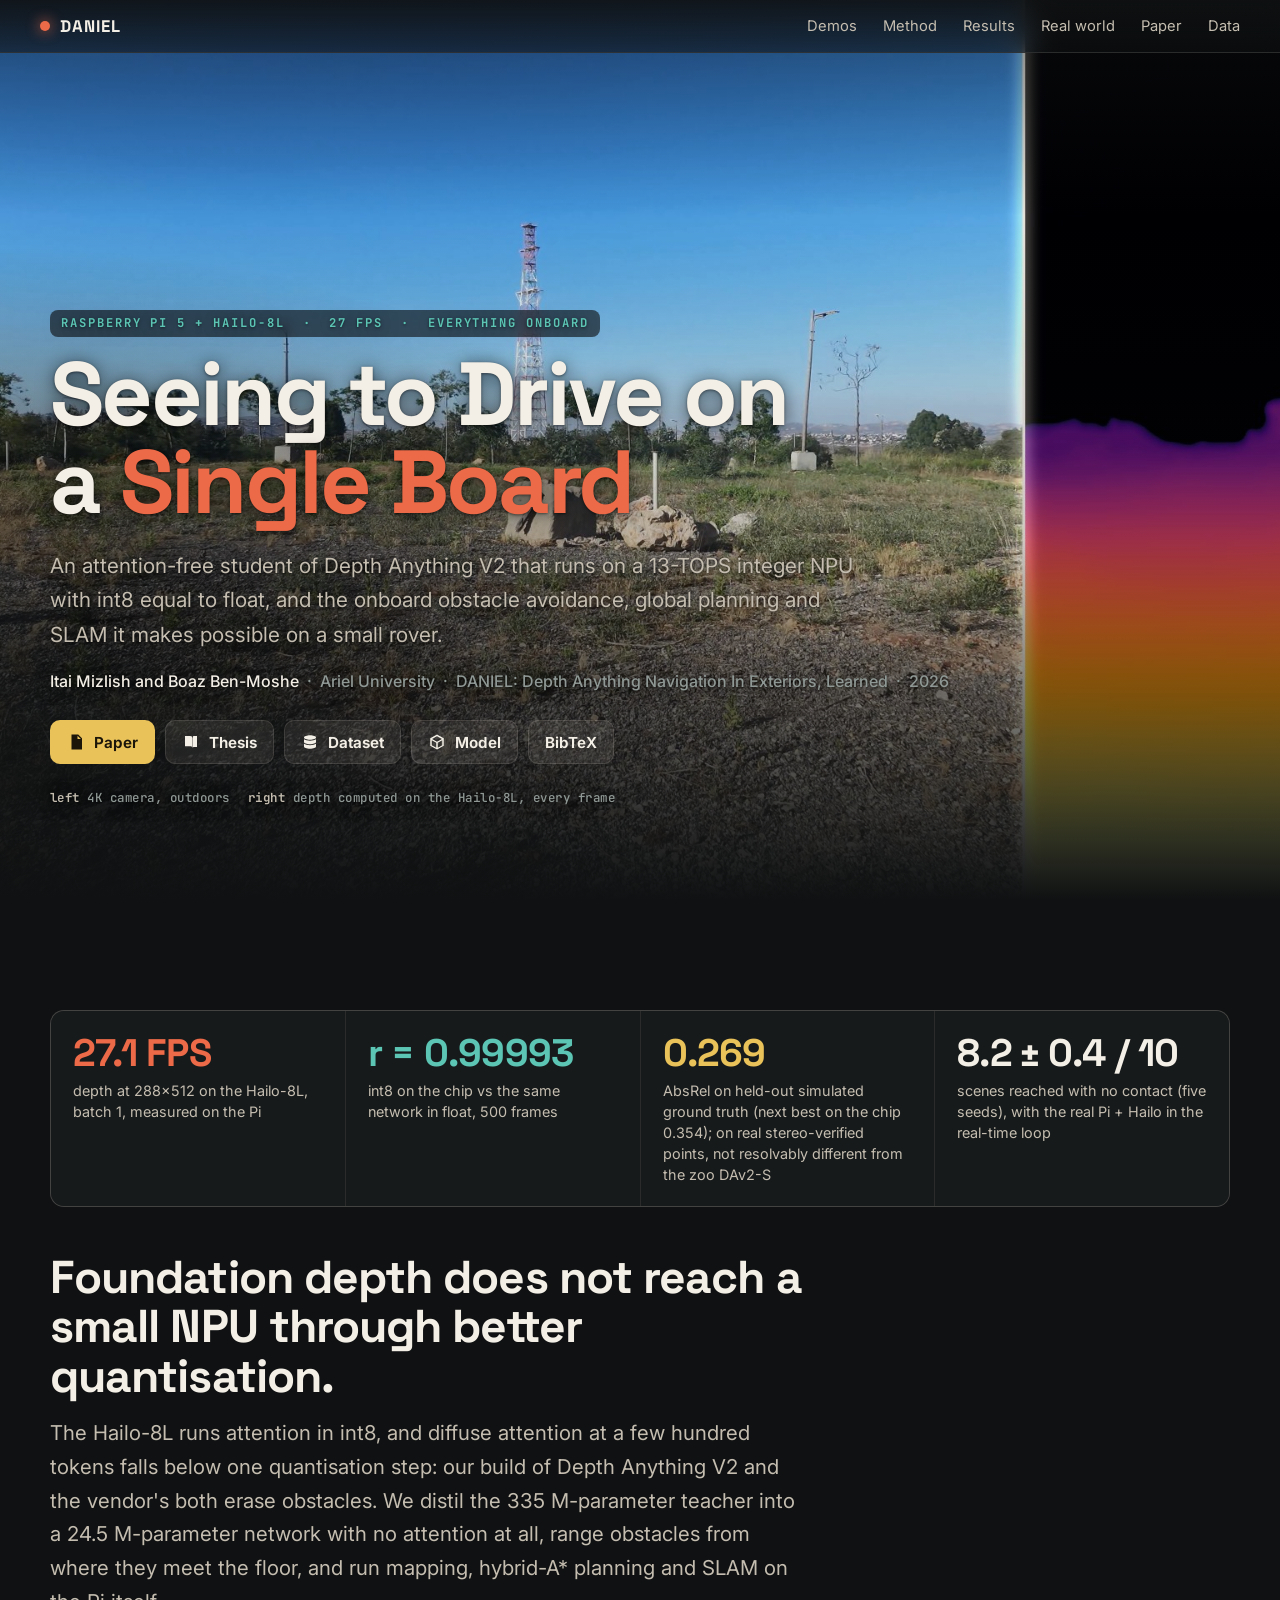
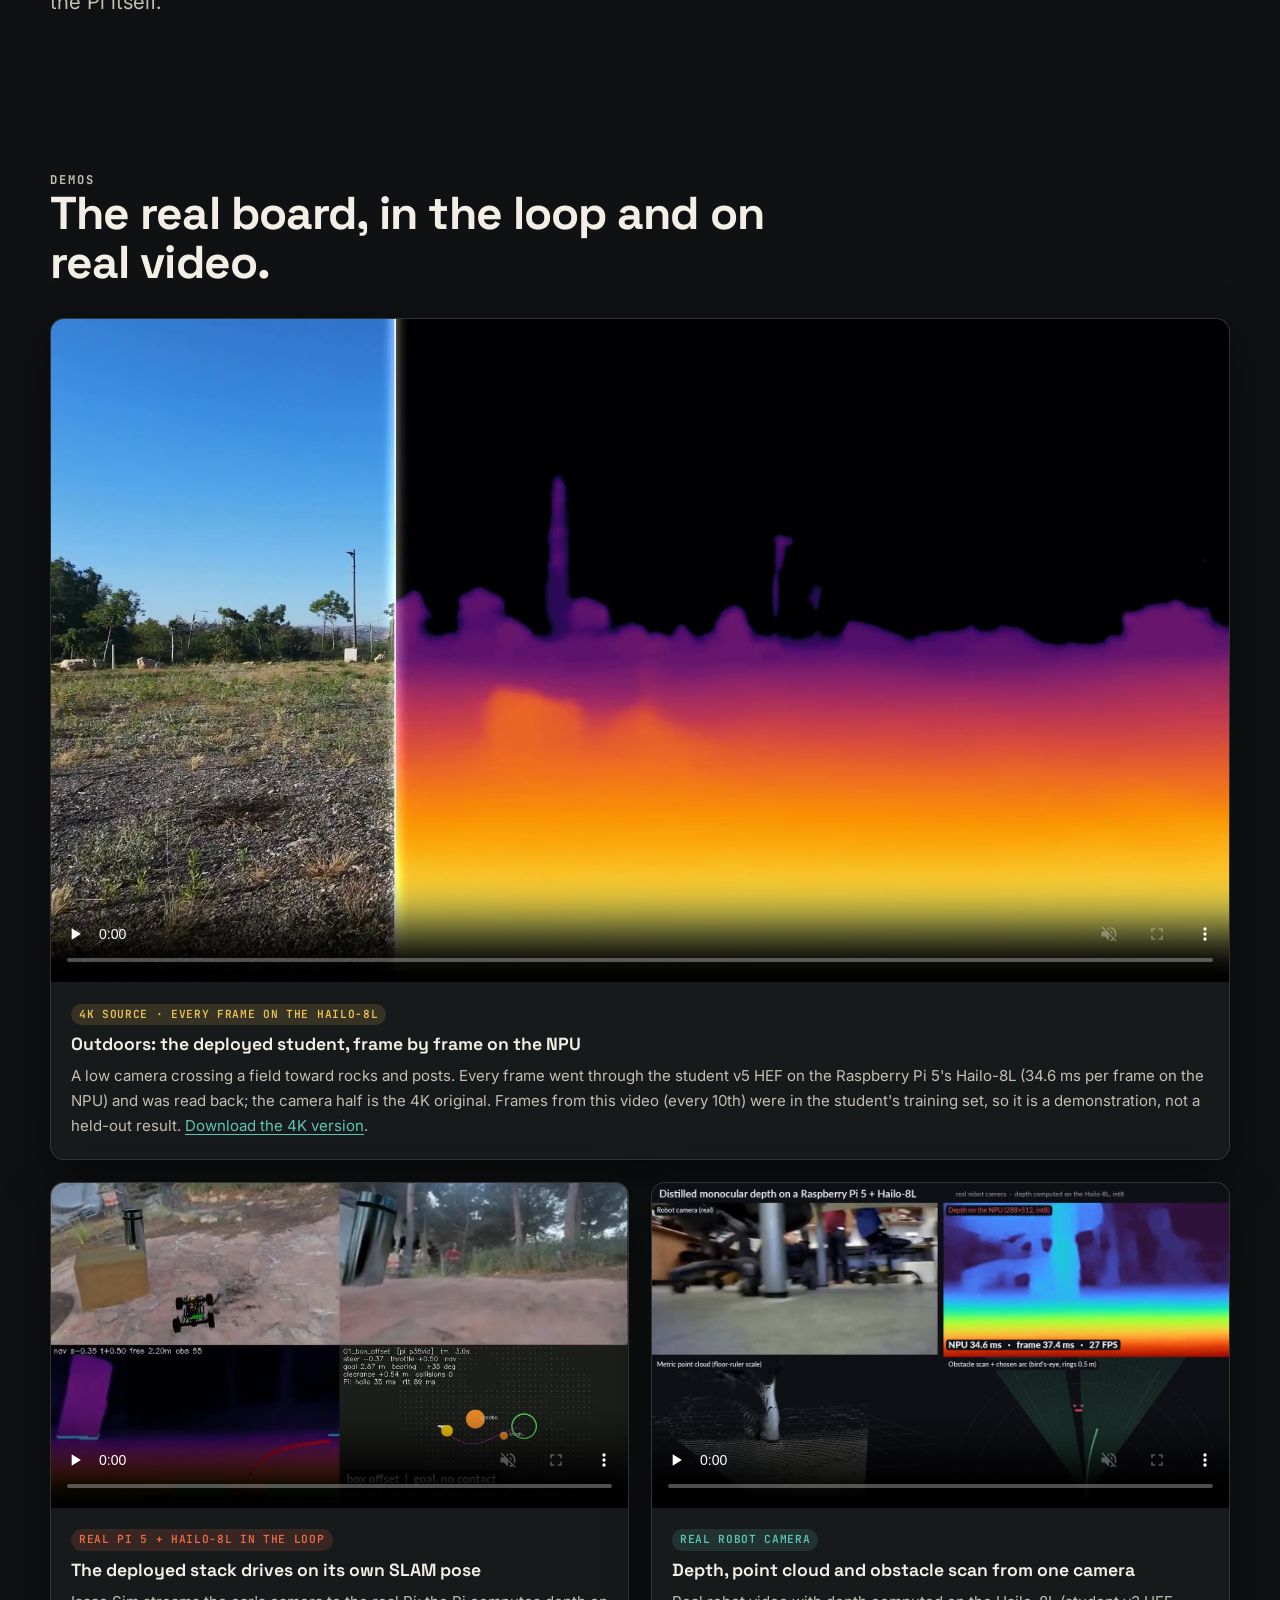
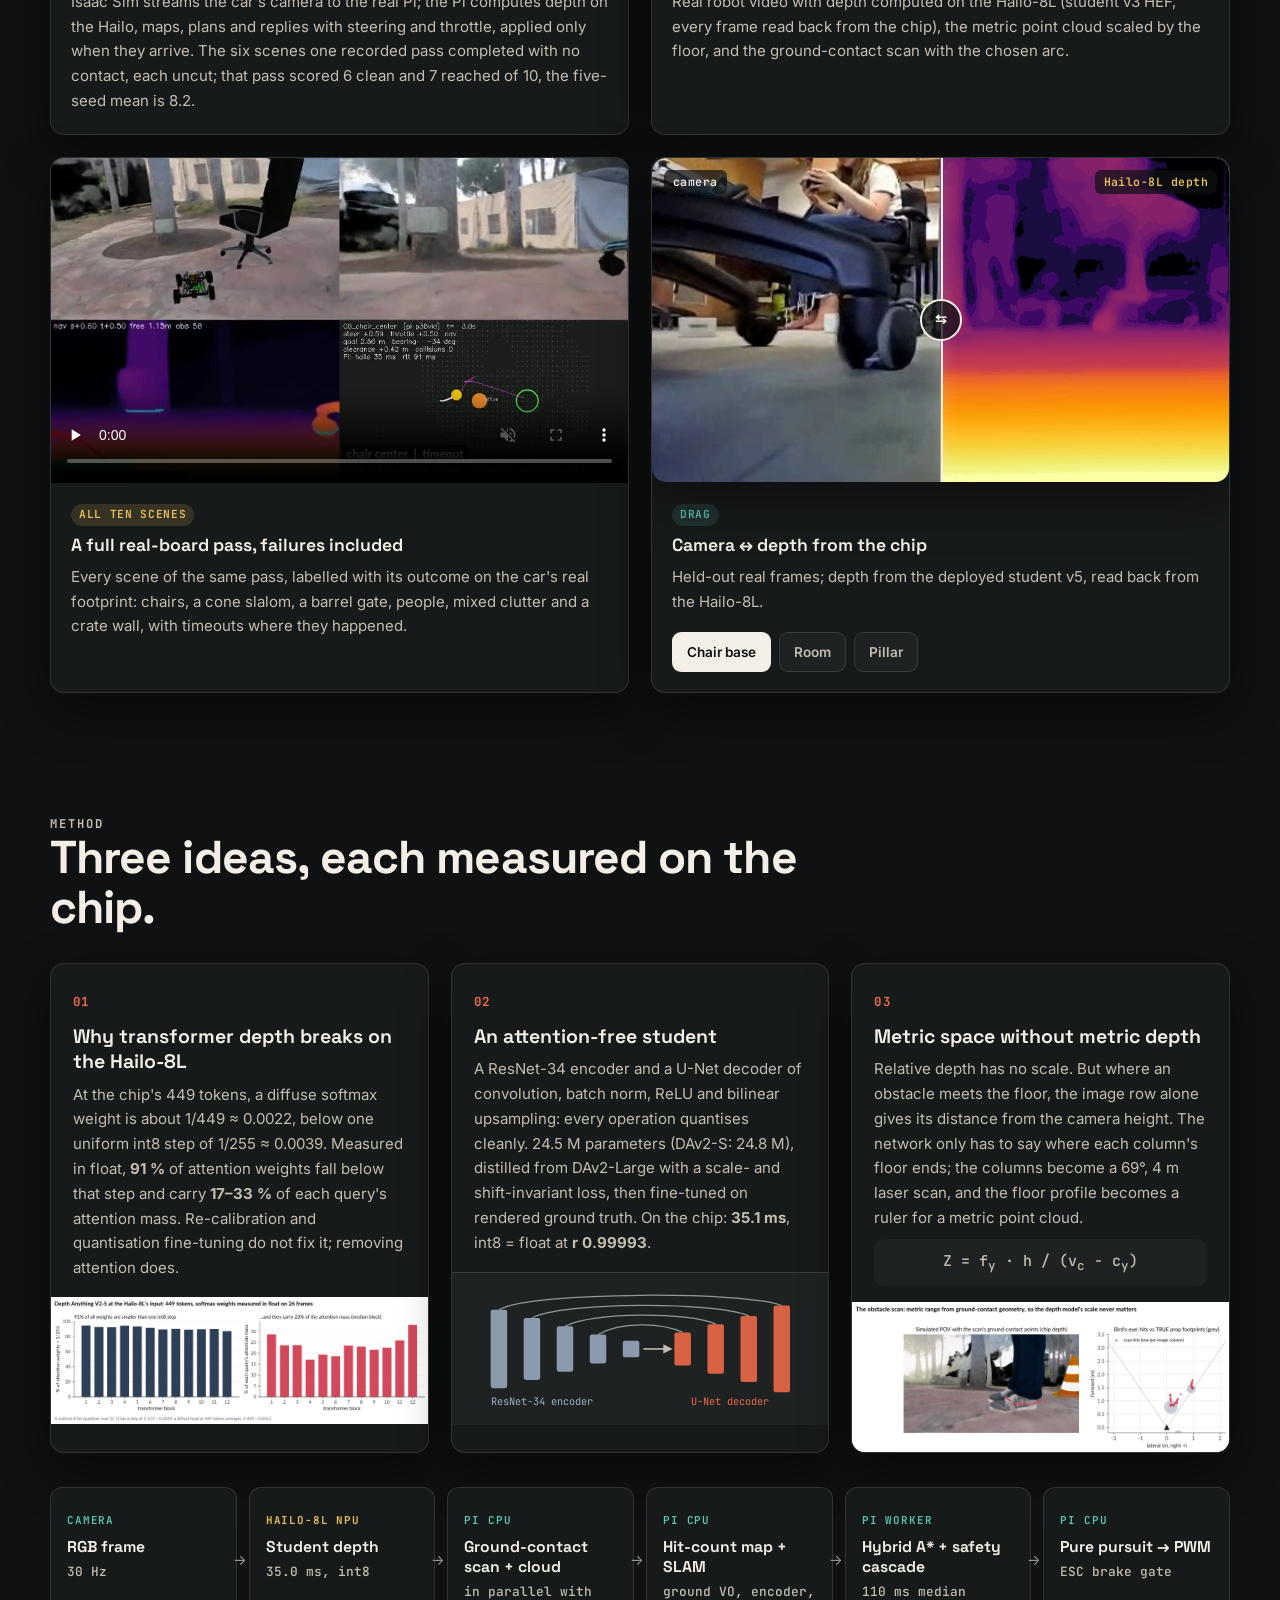
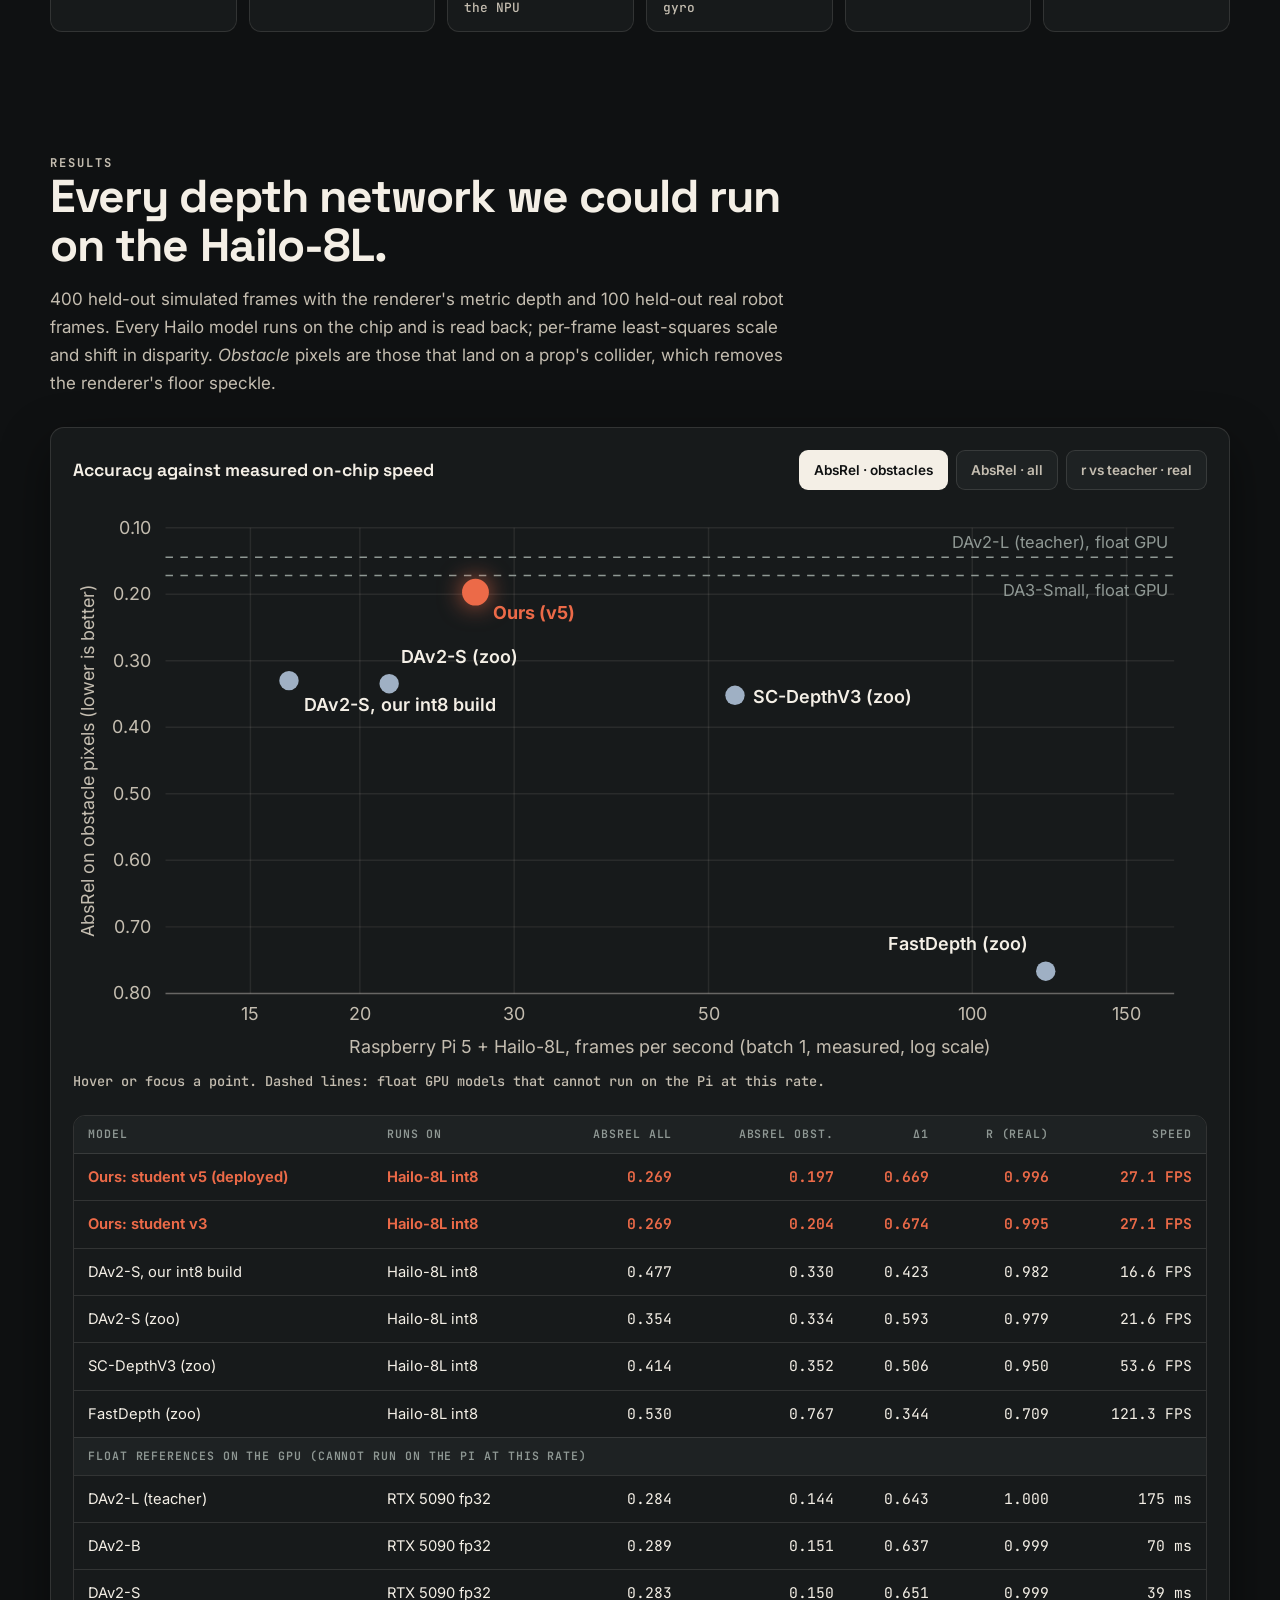
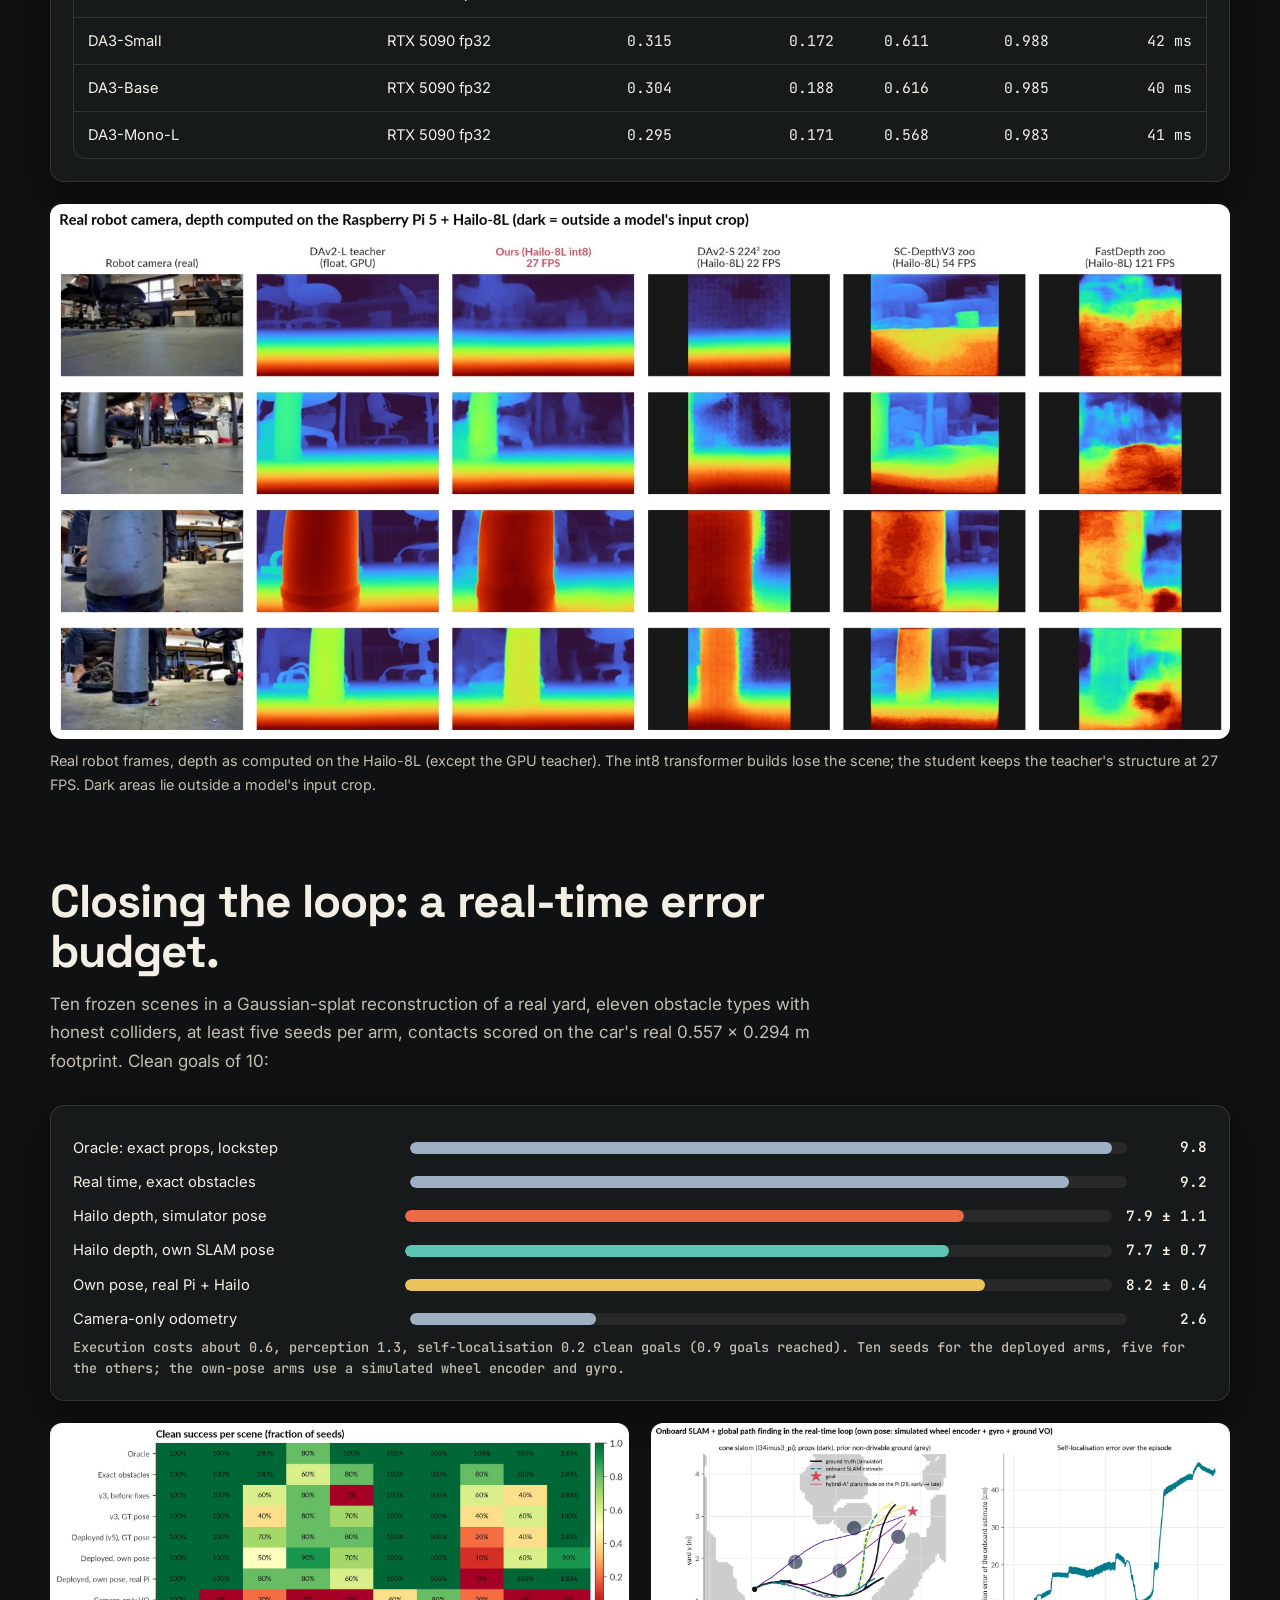
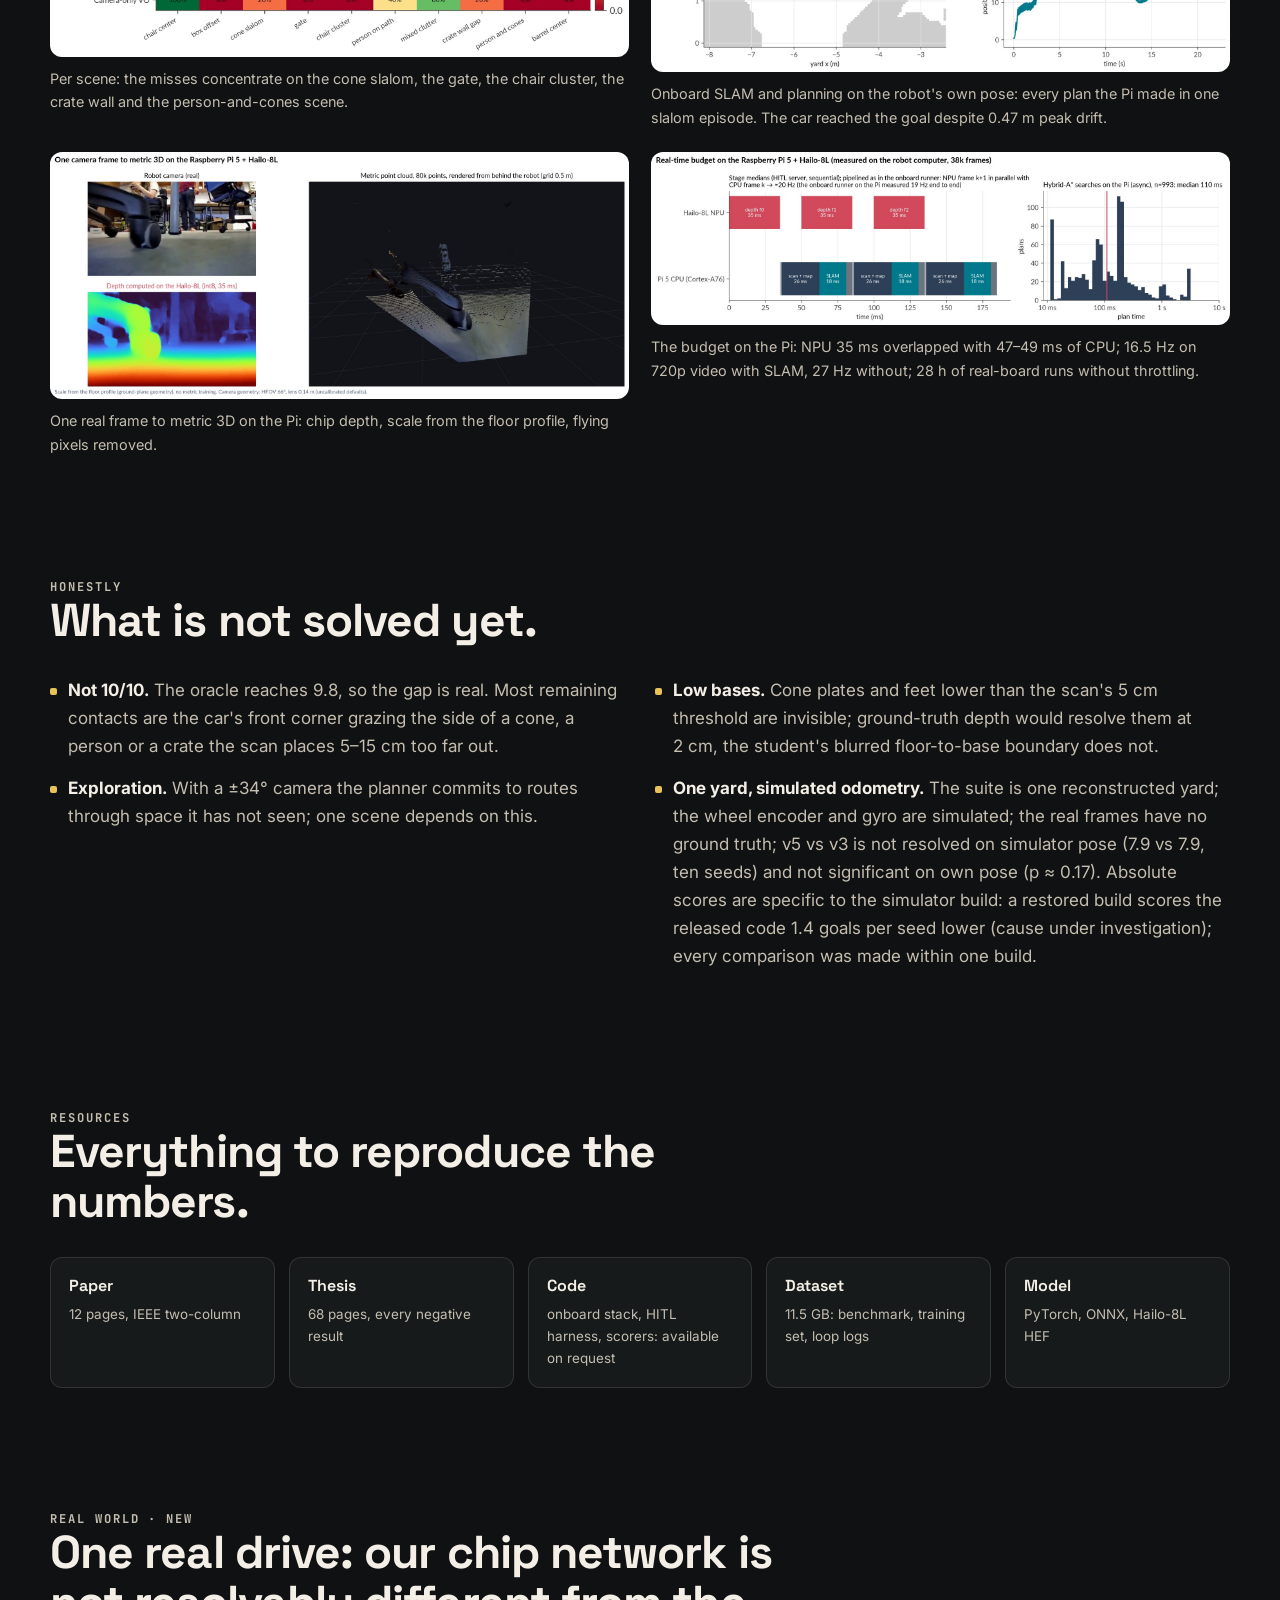
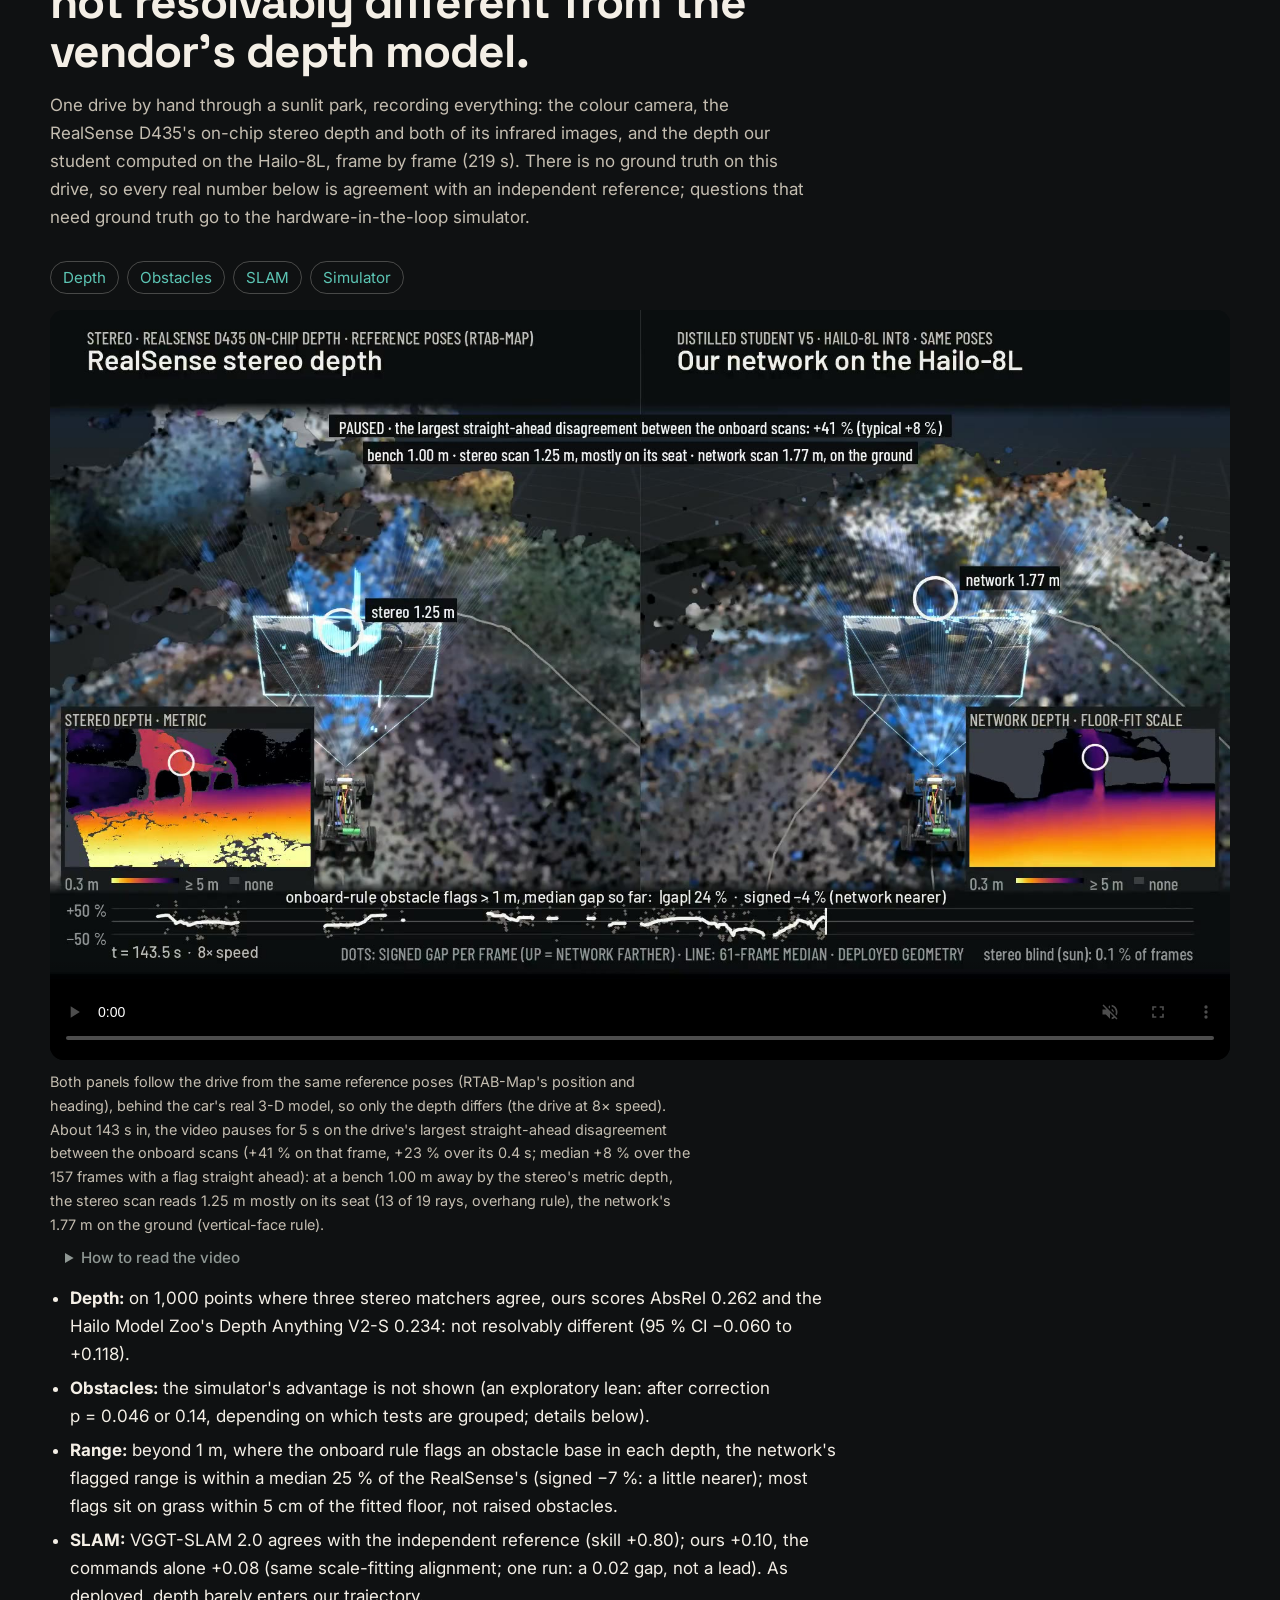
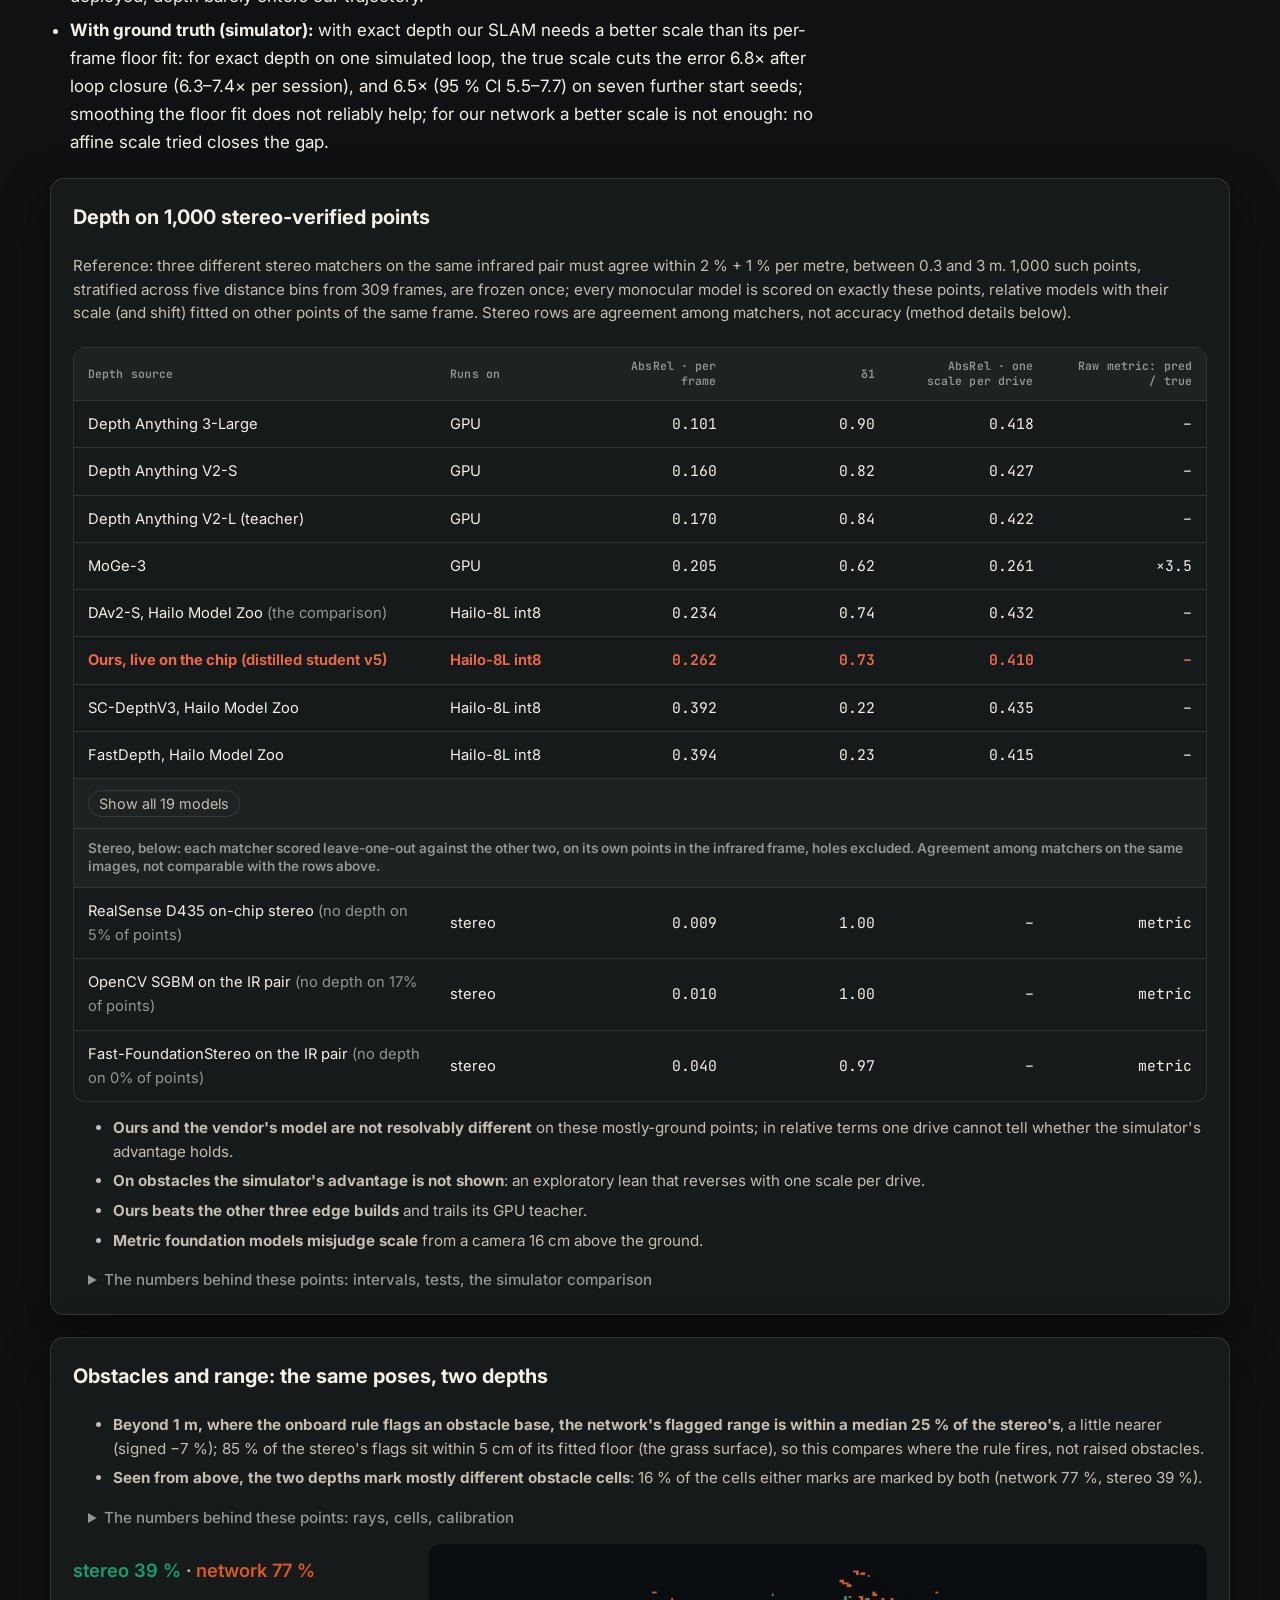
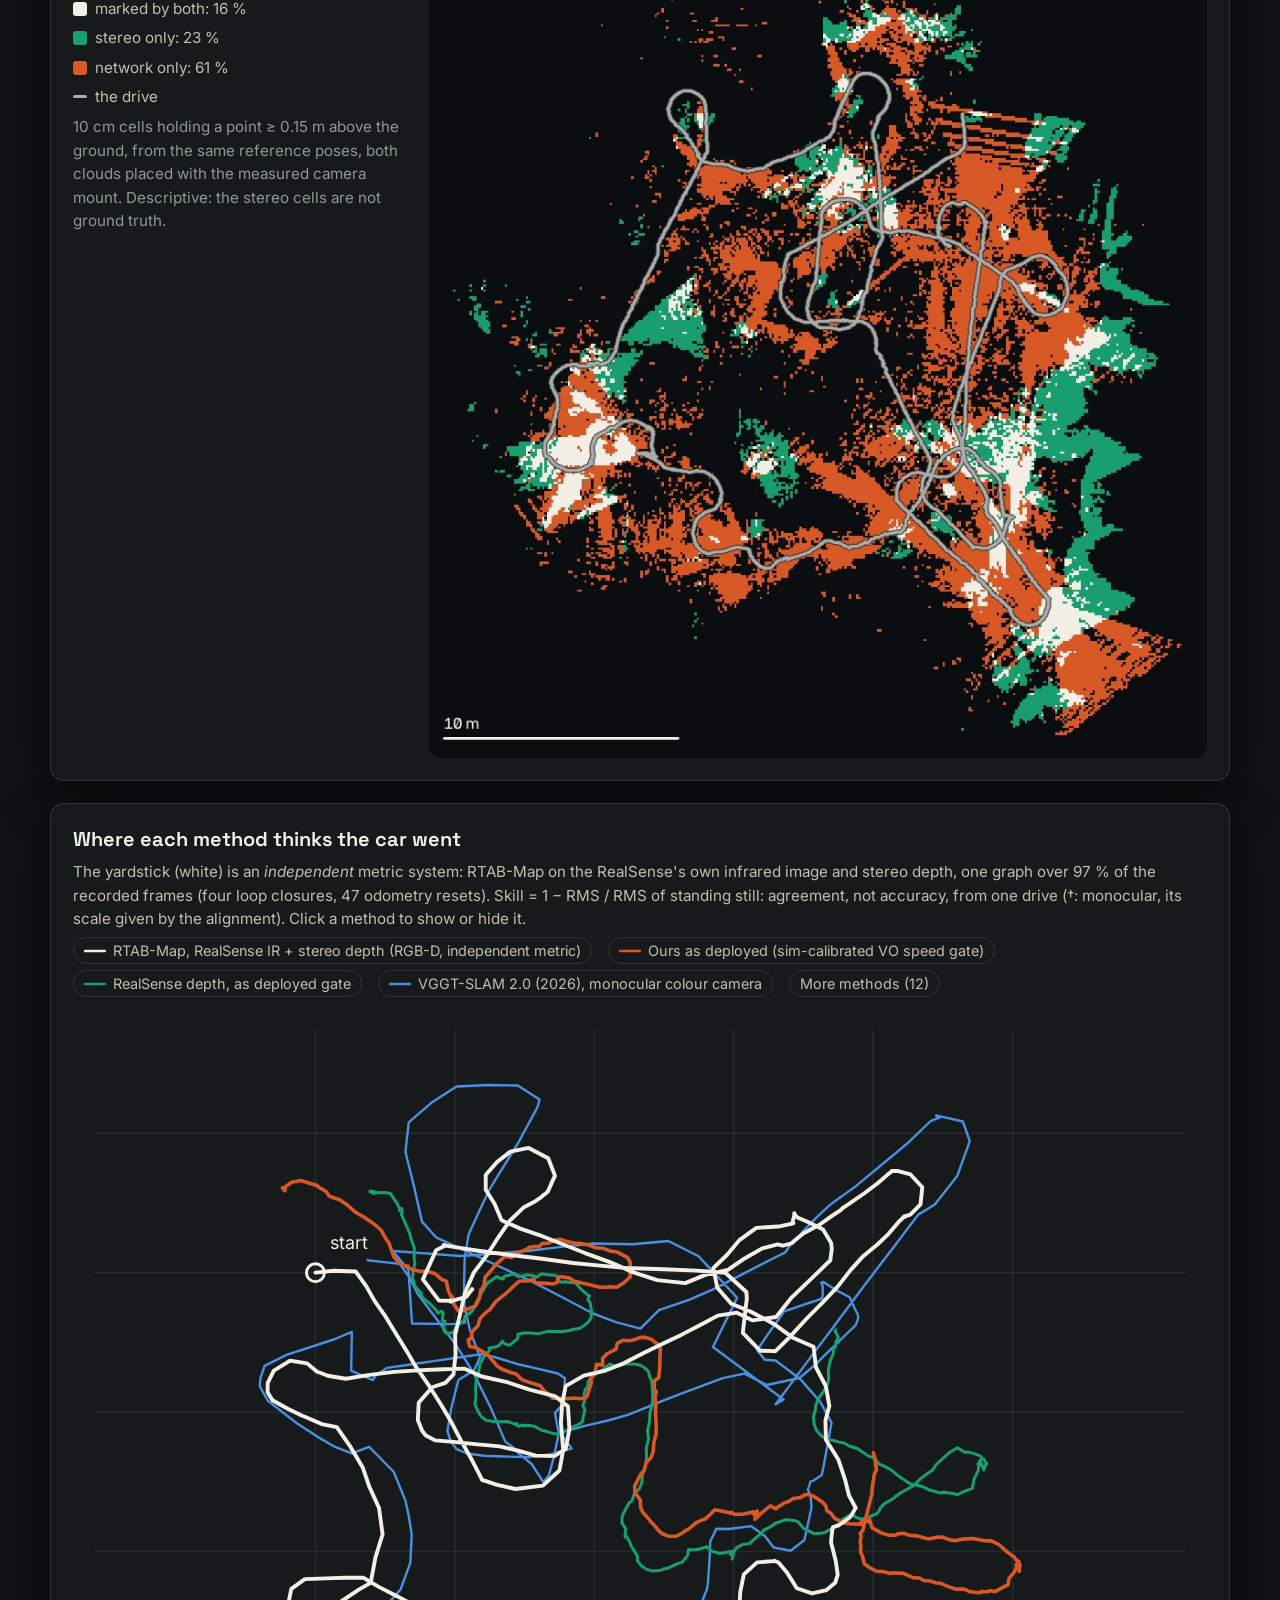
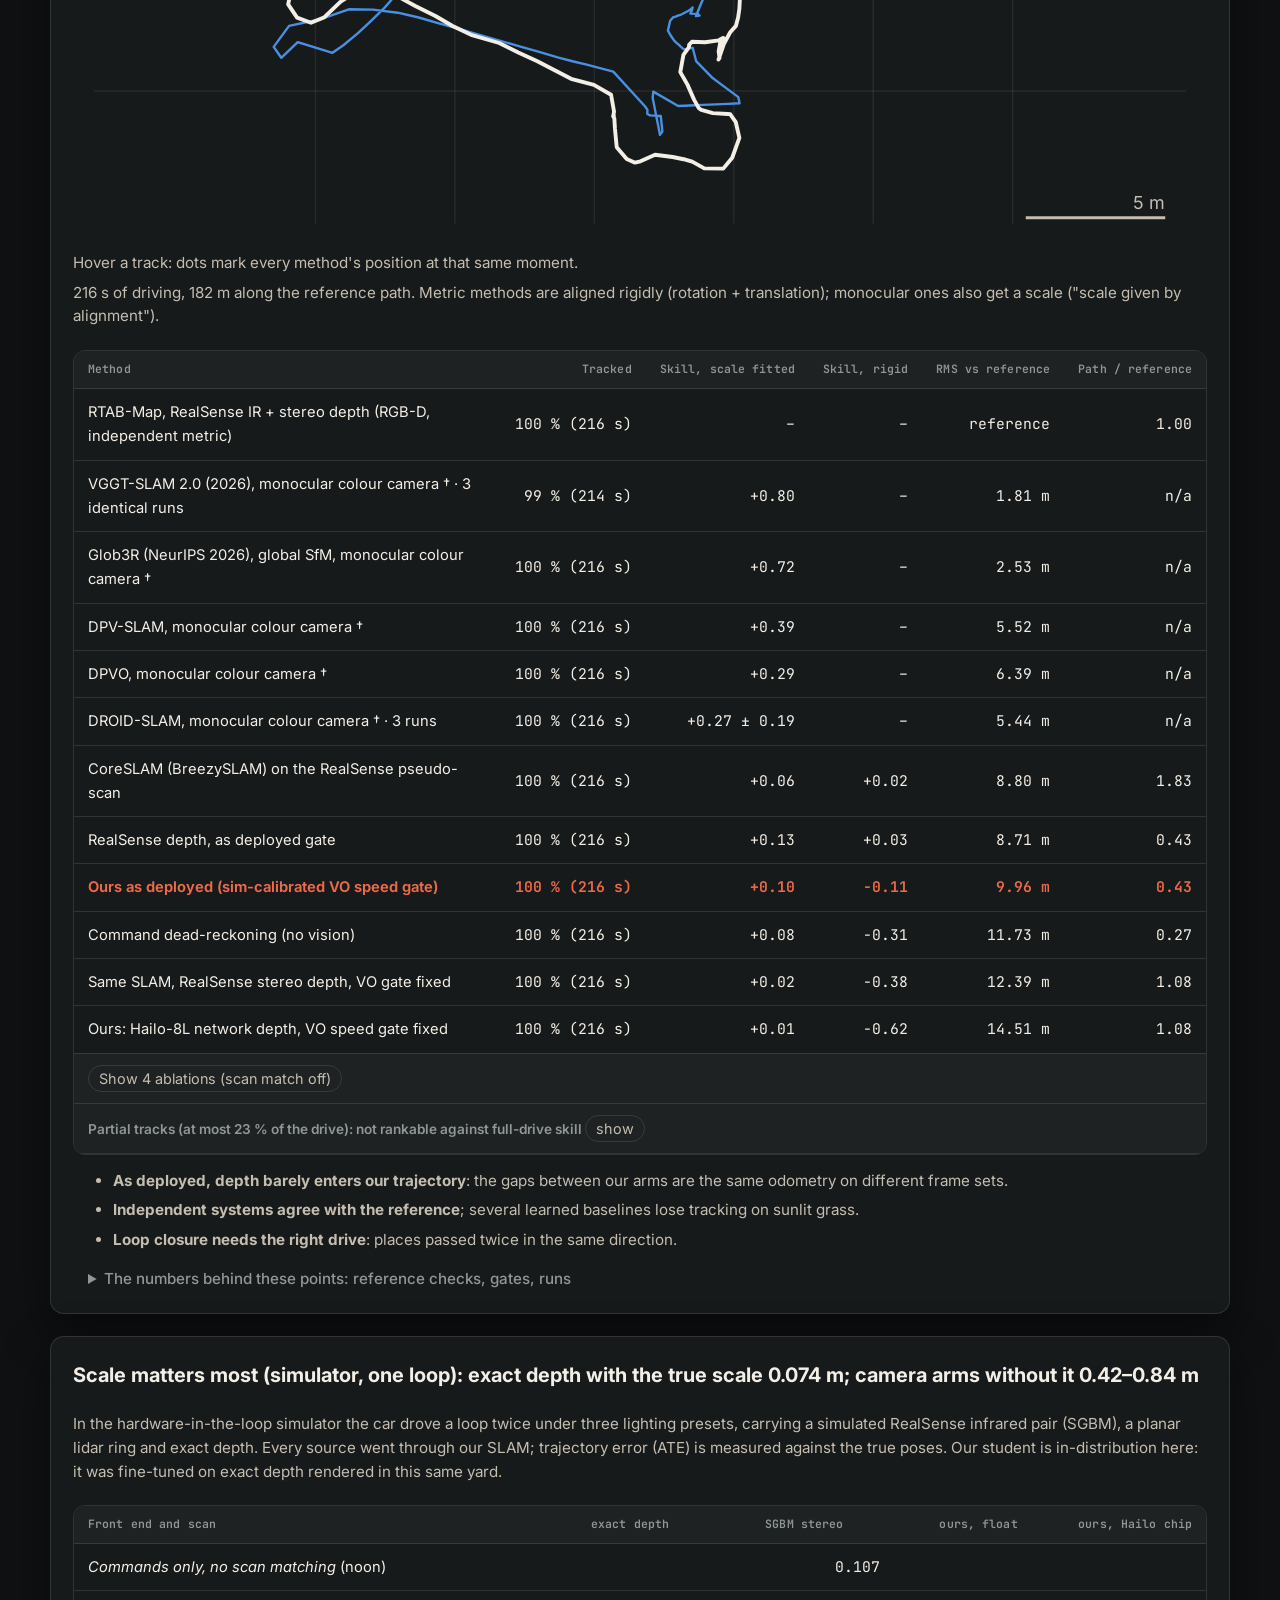
==== commit 1e9ea1b1: "Paper: full author names and Ariel University affiliation, shorter title, figures redrawn at print s" ====
--- a/docs/index.html
+++ b/docs/index.html
@@ -50,7 +50,7 @@
     <h1 id="hero-title">Seeing to Drive on a <em>Single Board</em></h1>
     <p class="subtitle">An attention-free student of Depth Anything&nbsp;V2 that runs on a 13-TOPS integer NPU with int8 equal to float,
       and the onboard obstacle avoidance, global planning and SLAM it makes possible on a small rover.</p>
-    <p class="author">Itai M. <span>&nbsp;·&nbsp; DANIEL: Depth Anything Navigation In Exteriors, Learned &nbsp;·&nbsp; 2026</span></p>
+    <p class="author">Itai Mizlish and Boaz Ben-Moshe <span>&nbsp;·&nbsp; Ariel University &nbsp;·&nbsp; DANIEL: Depth Anything Navigation In Exteriors, Learned &nbsp;·&nbsp; 2026</span></p>
     <div class="hero-actions">
       <a class="button primary" href="paper.pdf">
         <svg viewBox="0 0 24 24" aria-hidden="true"><path d="M6 2h9l5 5v15H6zM14 3.5V8h4.5M8.5 12h7v1.5h-7zm0 3h7v1.5h-7z"/></svg>Paper</a>
@@ -284,7 +284,7 @@
 <section class="section" aria-labelledby="res-title">
   <div class="section-heading"><p class="eyebrow">Resources</p><h2 id="res-title">Everything to reproduce the numbers.</h2></div>
   <div class="resources">
-    <a class="res" href="paper.pdf"><b>Paper</b><span>9 pages, IEEE two-column</span></a>
+    <a class="res" href="paper.pdf"><b>Paper</b><span>12 pages, IEEE two-column</span></a>
     <a class="res" href="thesis.pdf"><b>Thesis</b><span>68 pages, every negative result</span></a>
     <div class="res"><b>Code</b><span>onboard stack, HITL harness, scorers: available on request</span></div>
     <a class="res" href="https://huggingface.co/datasets/itaimizlish/daniel-yard-depth"><b>Dataset</b><span>11.5 GB: benchmark, training set, loop logs</span></a>
@@ -654,9 +654,8 @@
   <div class="section-heading"><p class="eyebrow">Citation</p><h2 id="cite-title">BibTeX</h2></div>
   <div class="bib">
     <pre id="bibtex">@misc{itaim2026seeing,
-  title  = {Seeing to Drive on a Single Board: Attention-Free Distilled Depth on a
-            Raspberry Pi 5 + Hailo-8L for Onboard Obstacle Avoidance, Planning and SLAM},
-  author = {M., Itai},
+  title  = {Seeing to Drive on a Single Board: Attention-Free Depth for Onboard Robot Navigation},
+  author = {Mizlish, Itai and Ben-Moshe, Boaz},
   year   = {2026},
   url    = {https://itaim18.github.io/seeing-to-drive/}
 }</pre>
@@ -668,7 +667,7 @@
 </main>
 
 <footer>
-  <span>Seeing to Drive on a Single Board · Itai M. · 2026</span>
+  <span>Seeing to Drive on a Single Board · Itai Mizlish and Boaz Ben-Moshe, Ariel University · 2026</span>
   <span><a href="#top">Back to top ↑</a></span>
 </footer>
 
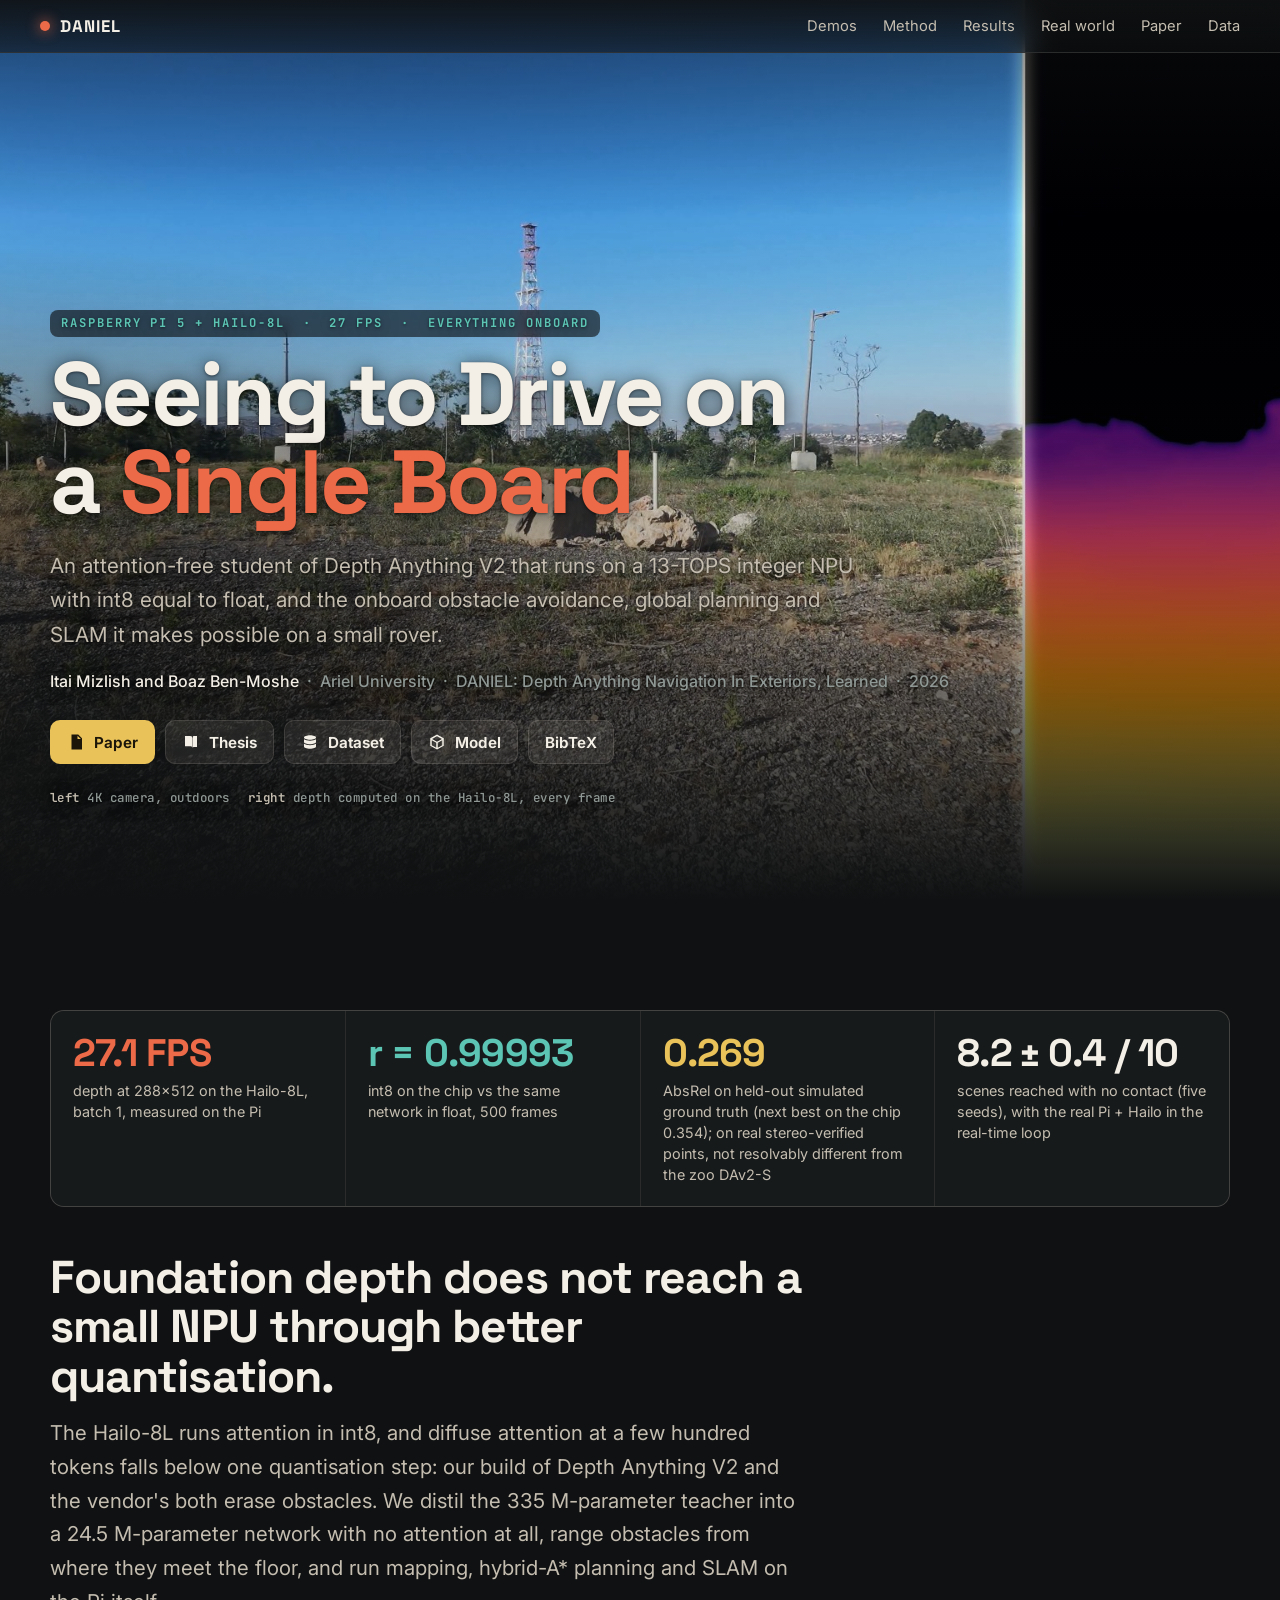
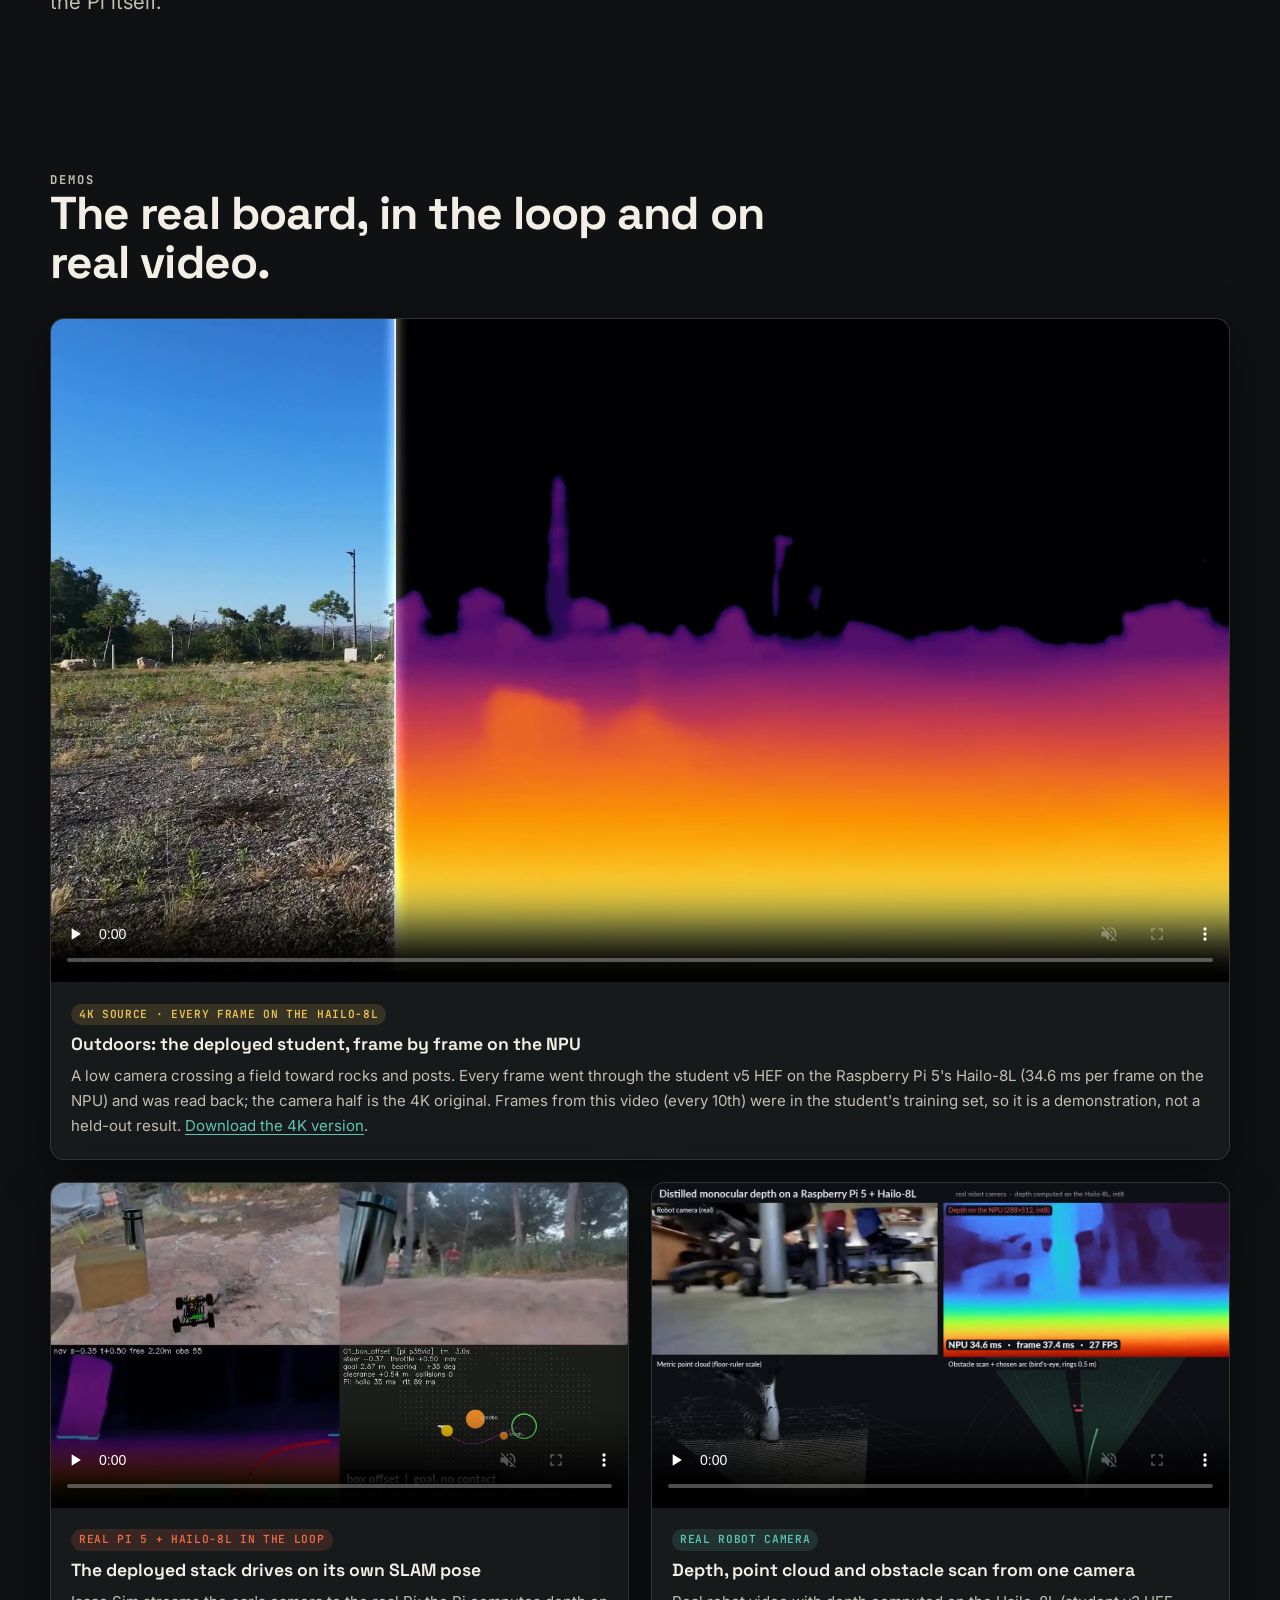
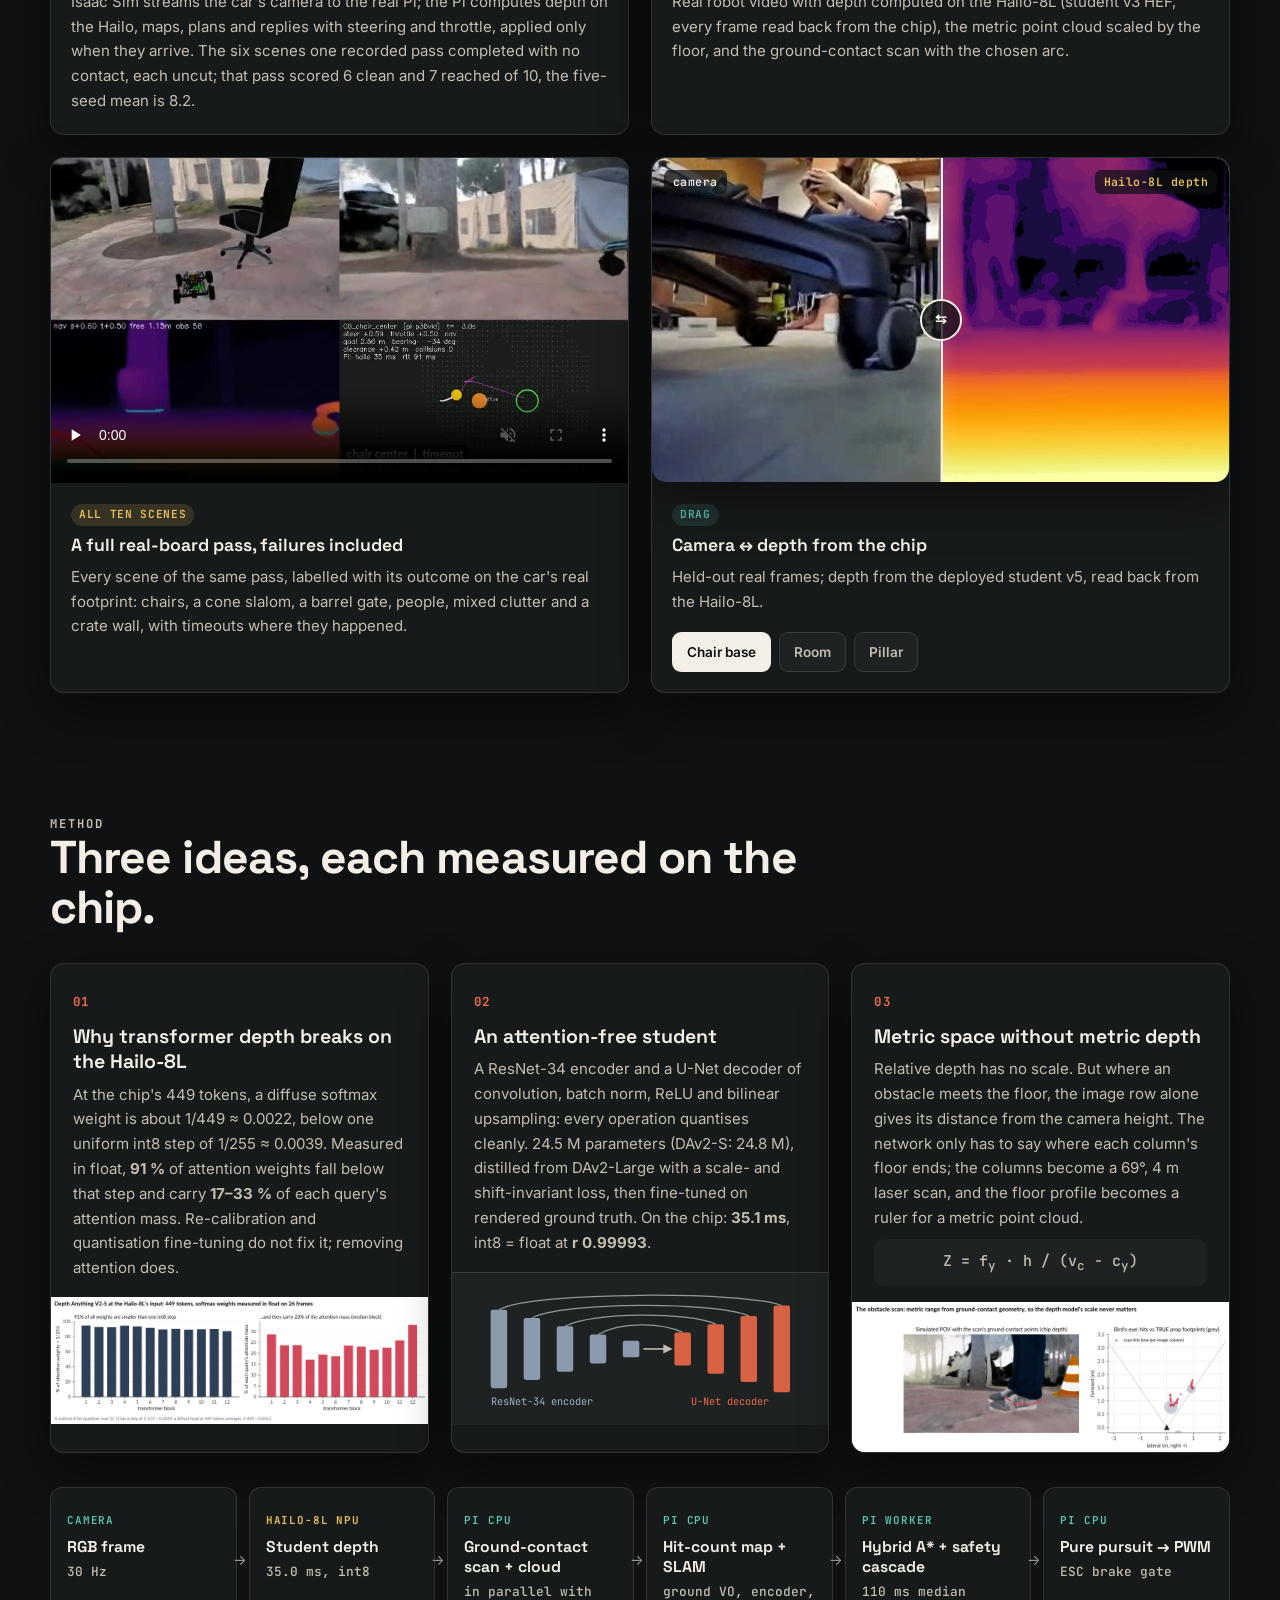
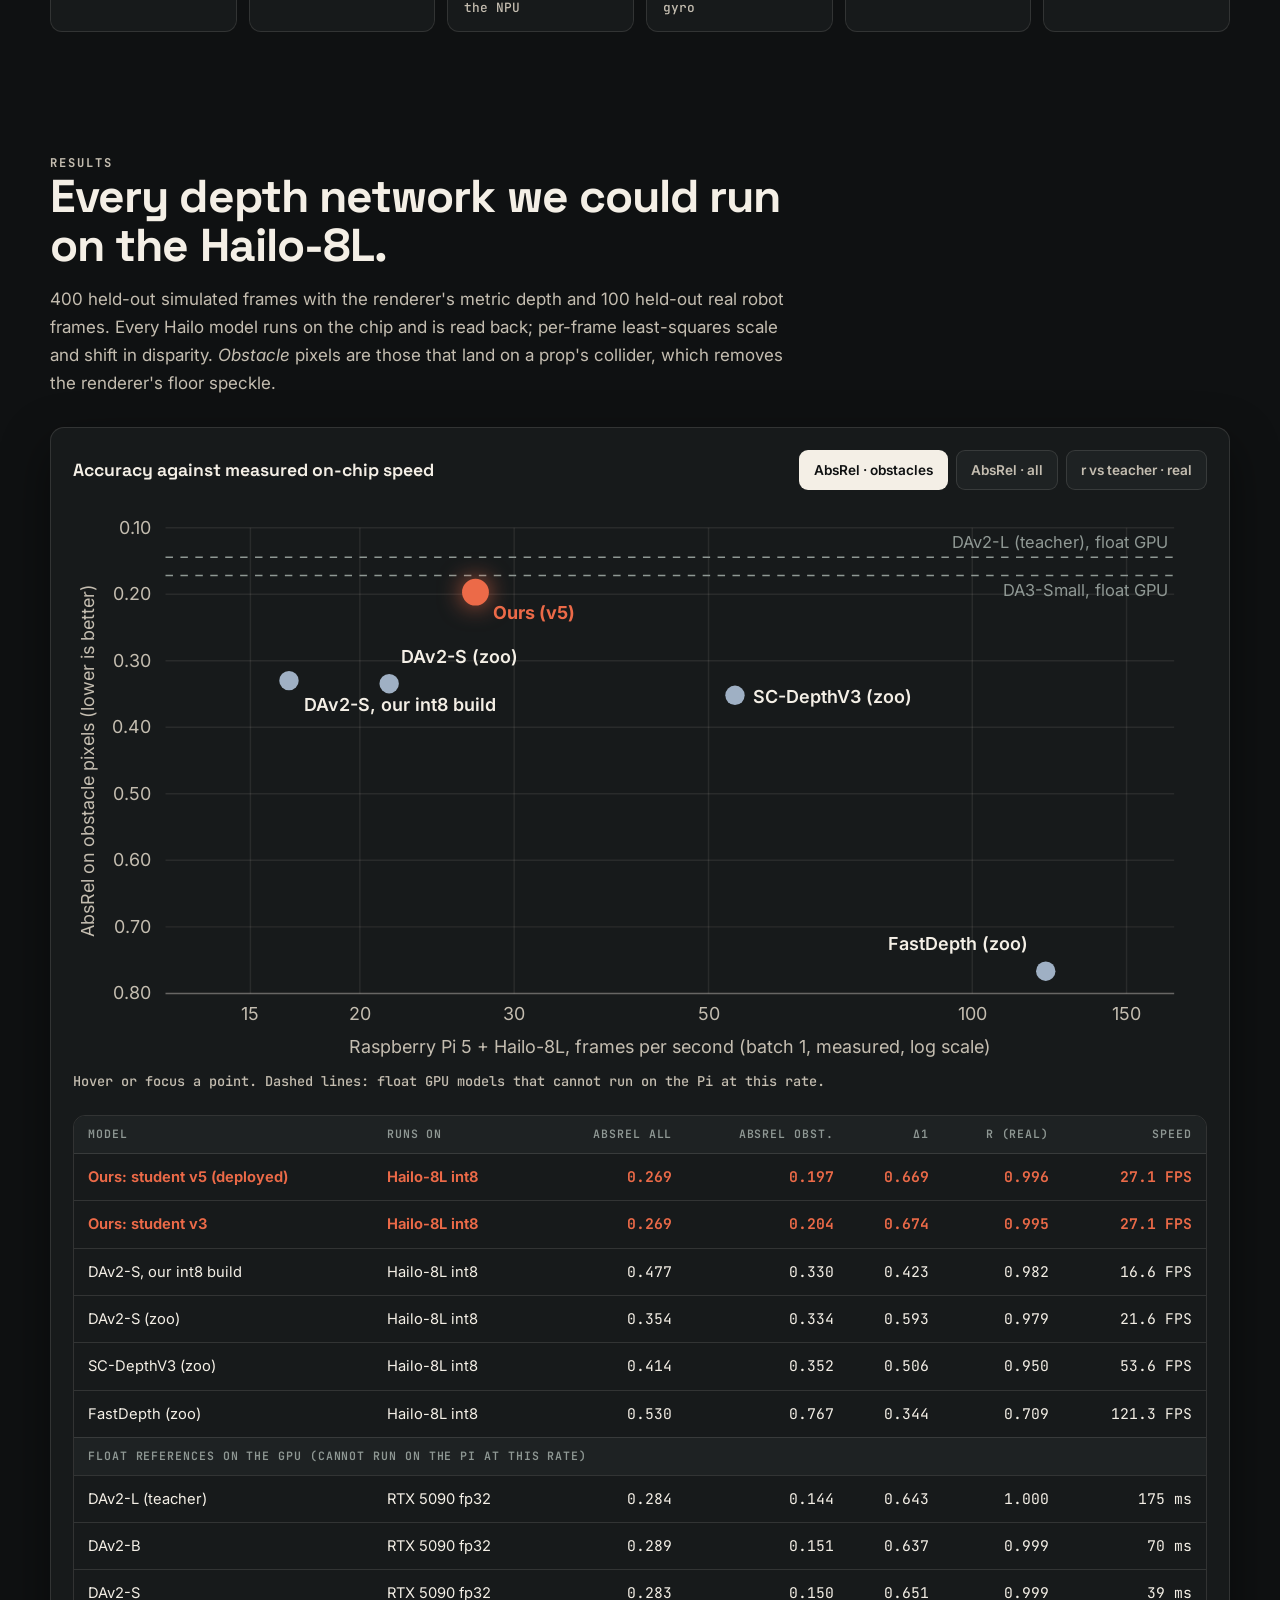
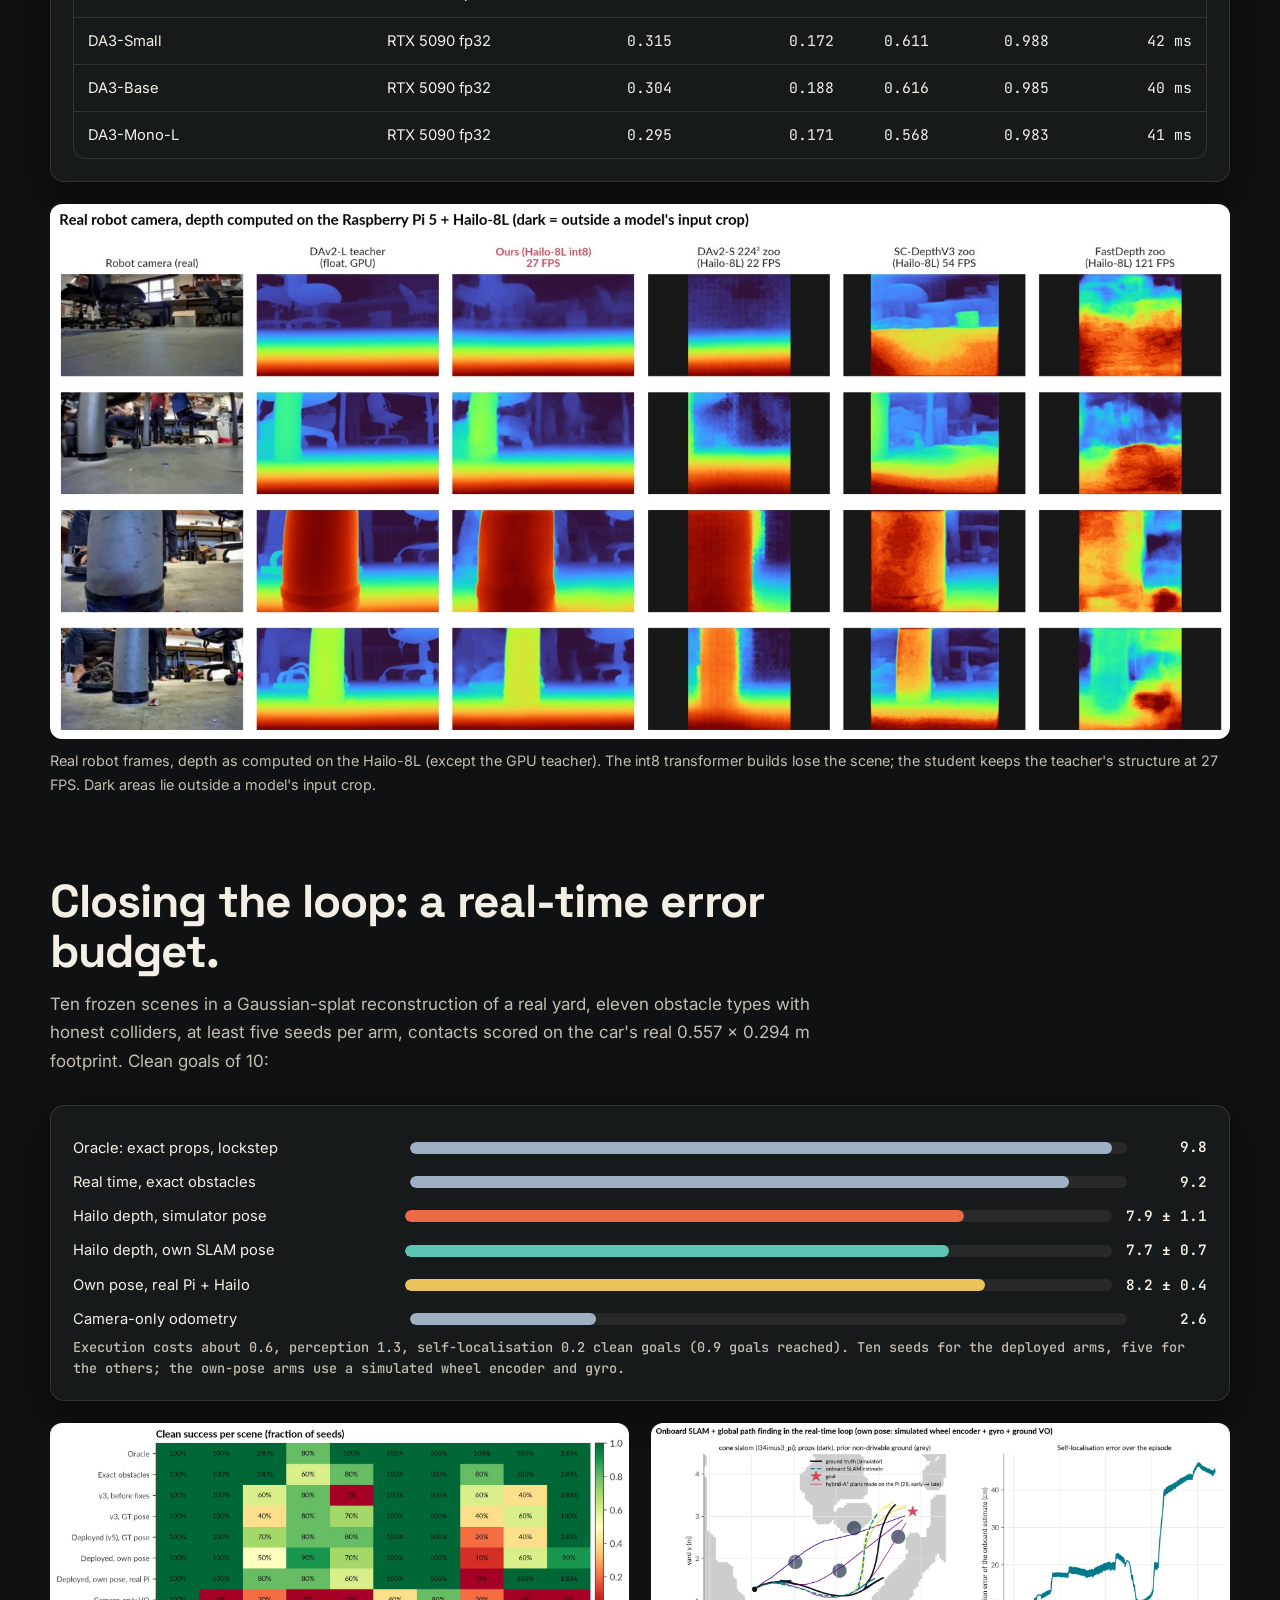
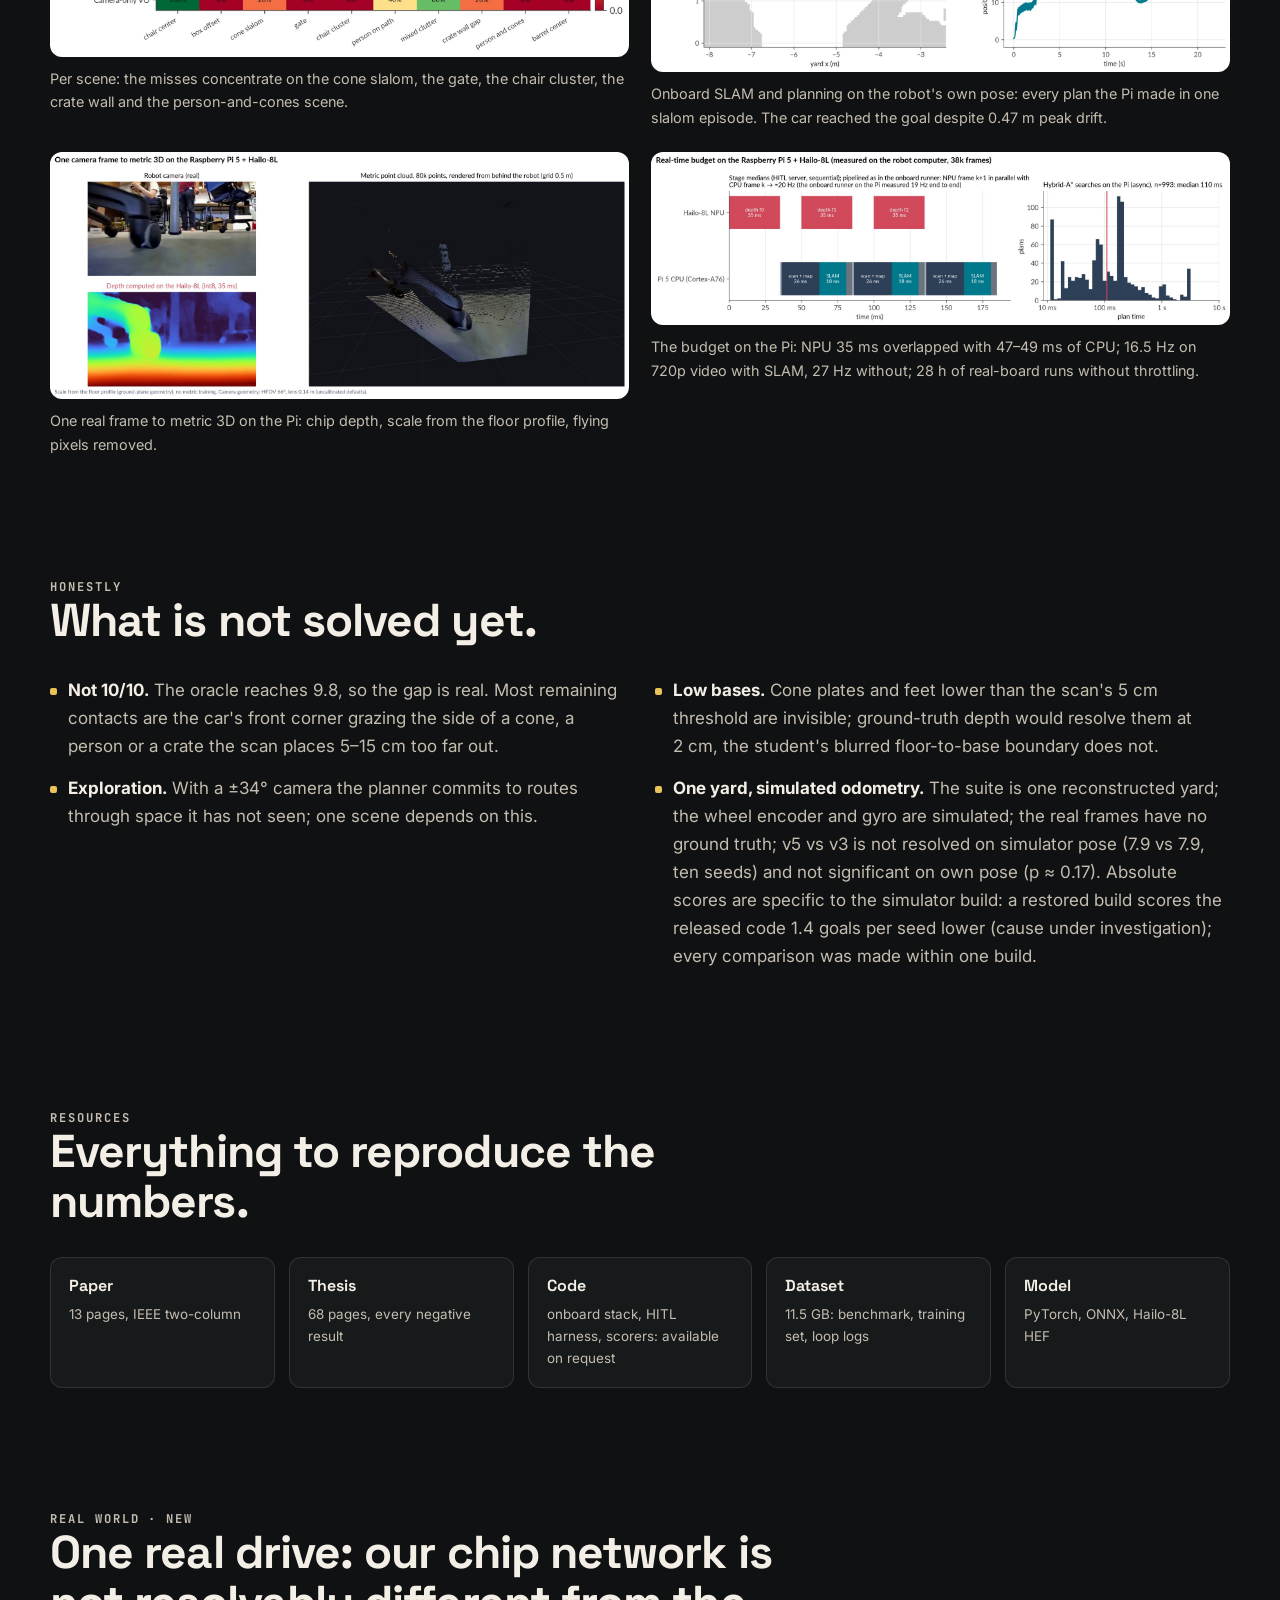
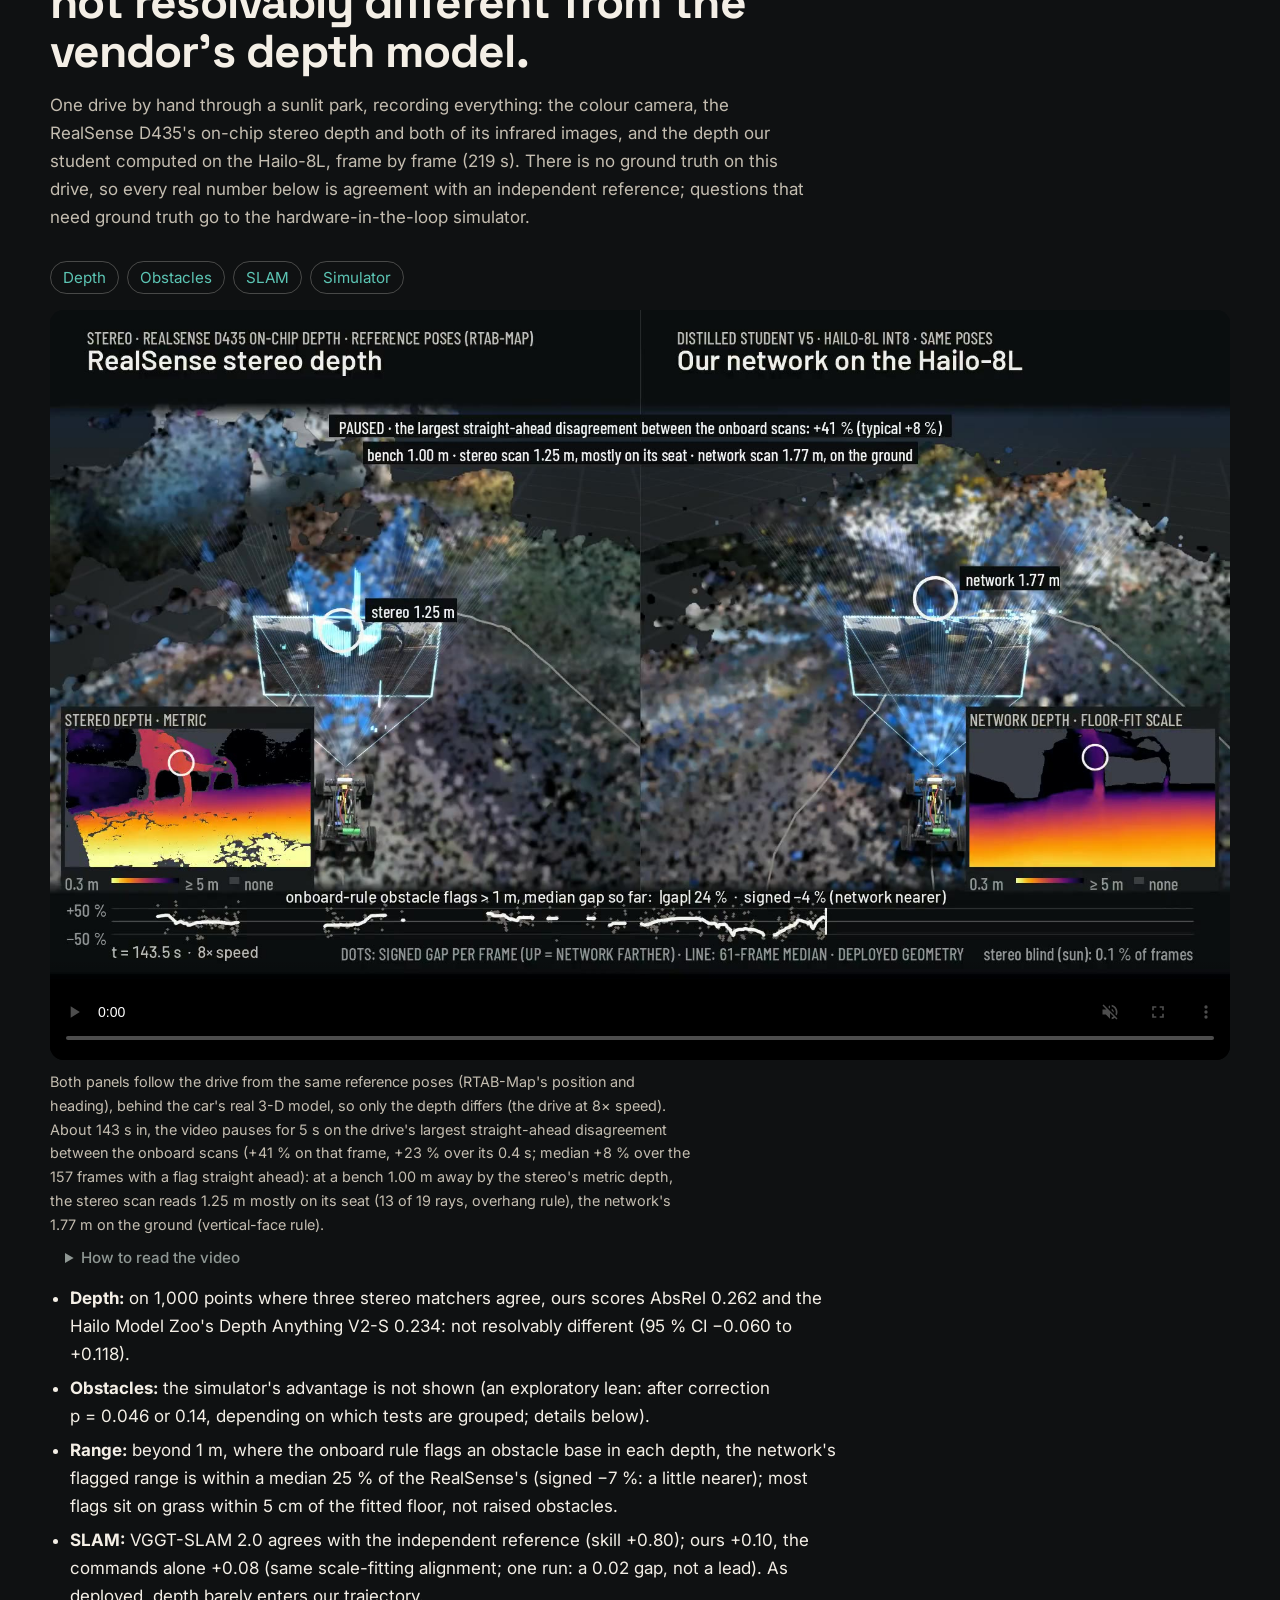
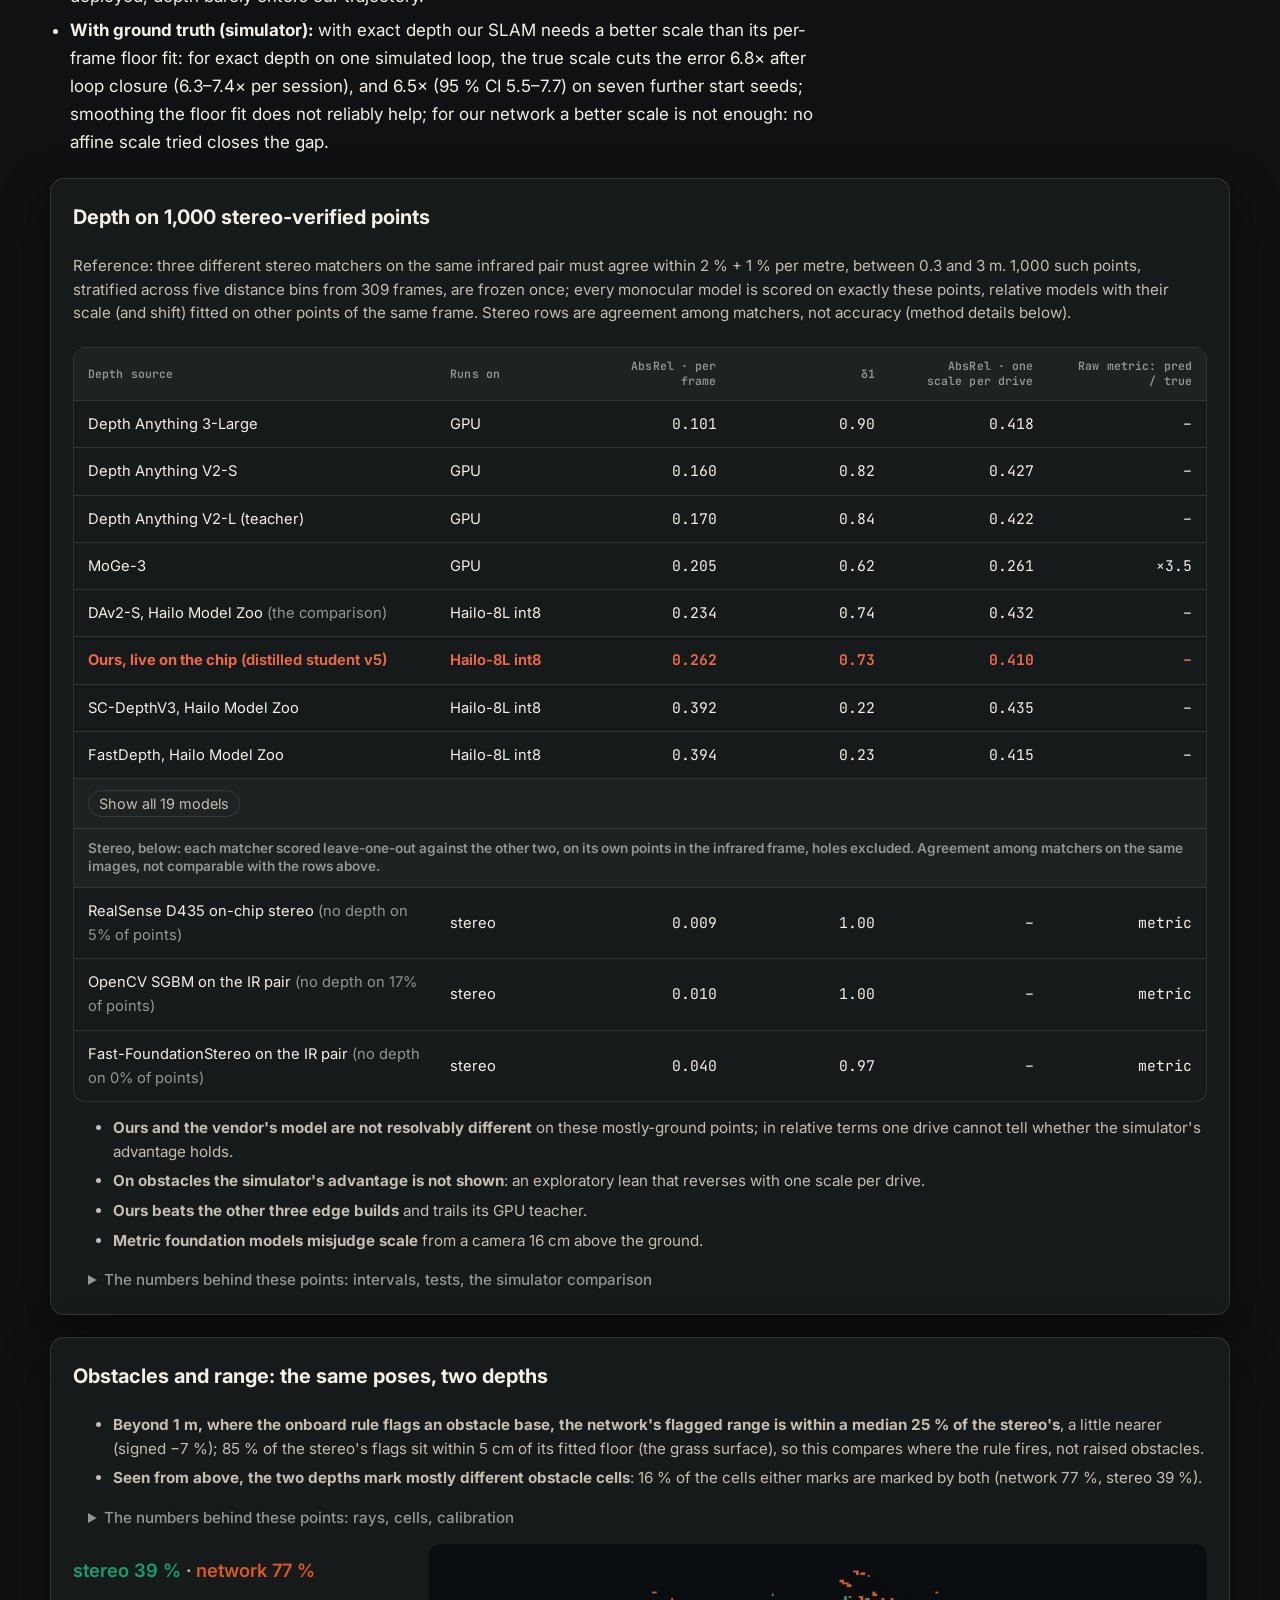
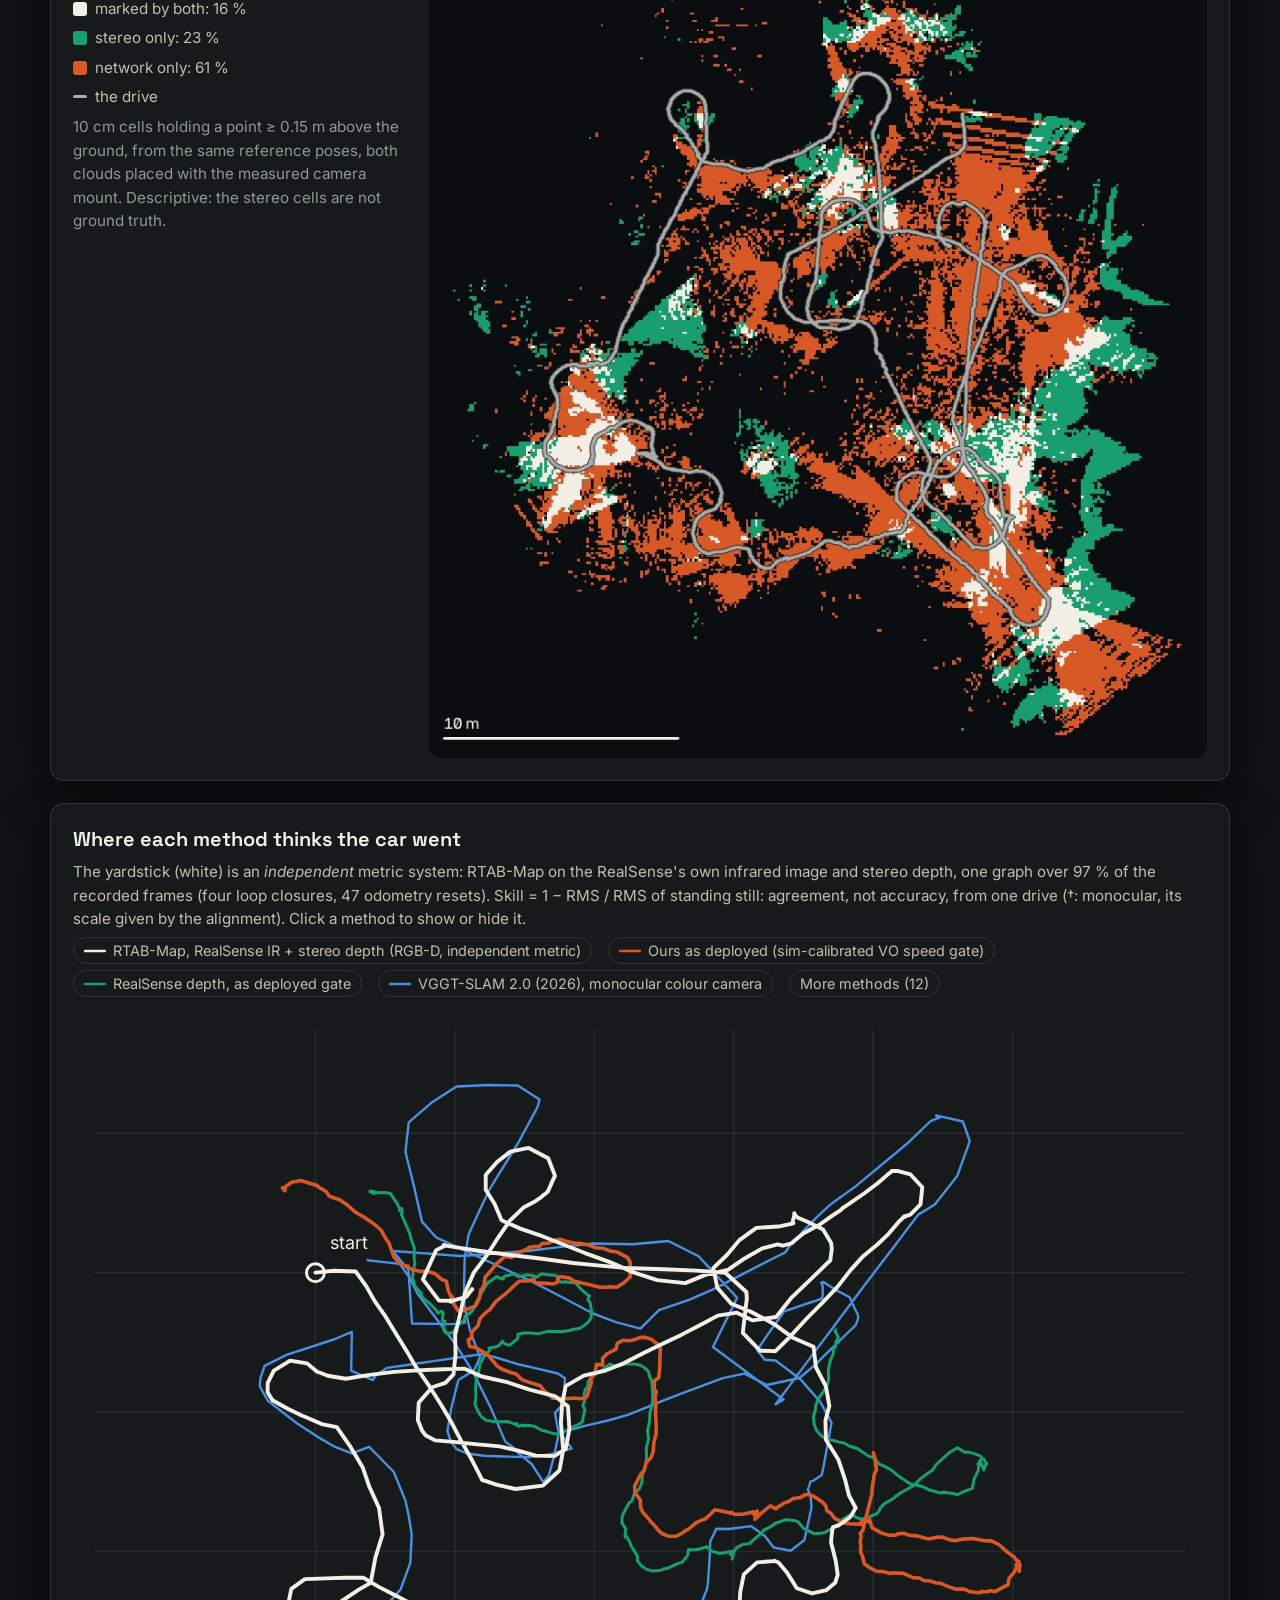
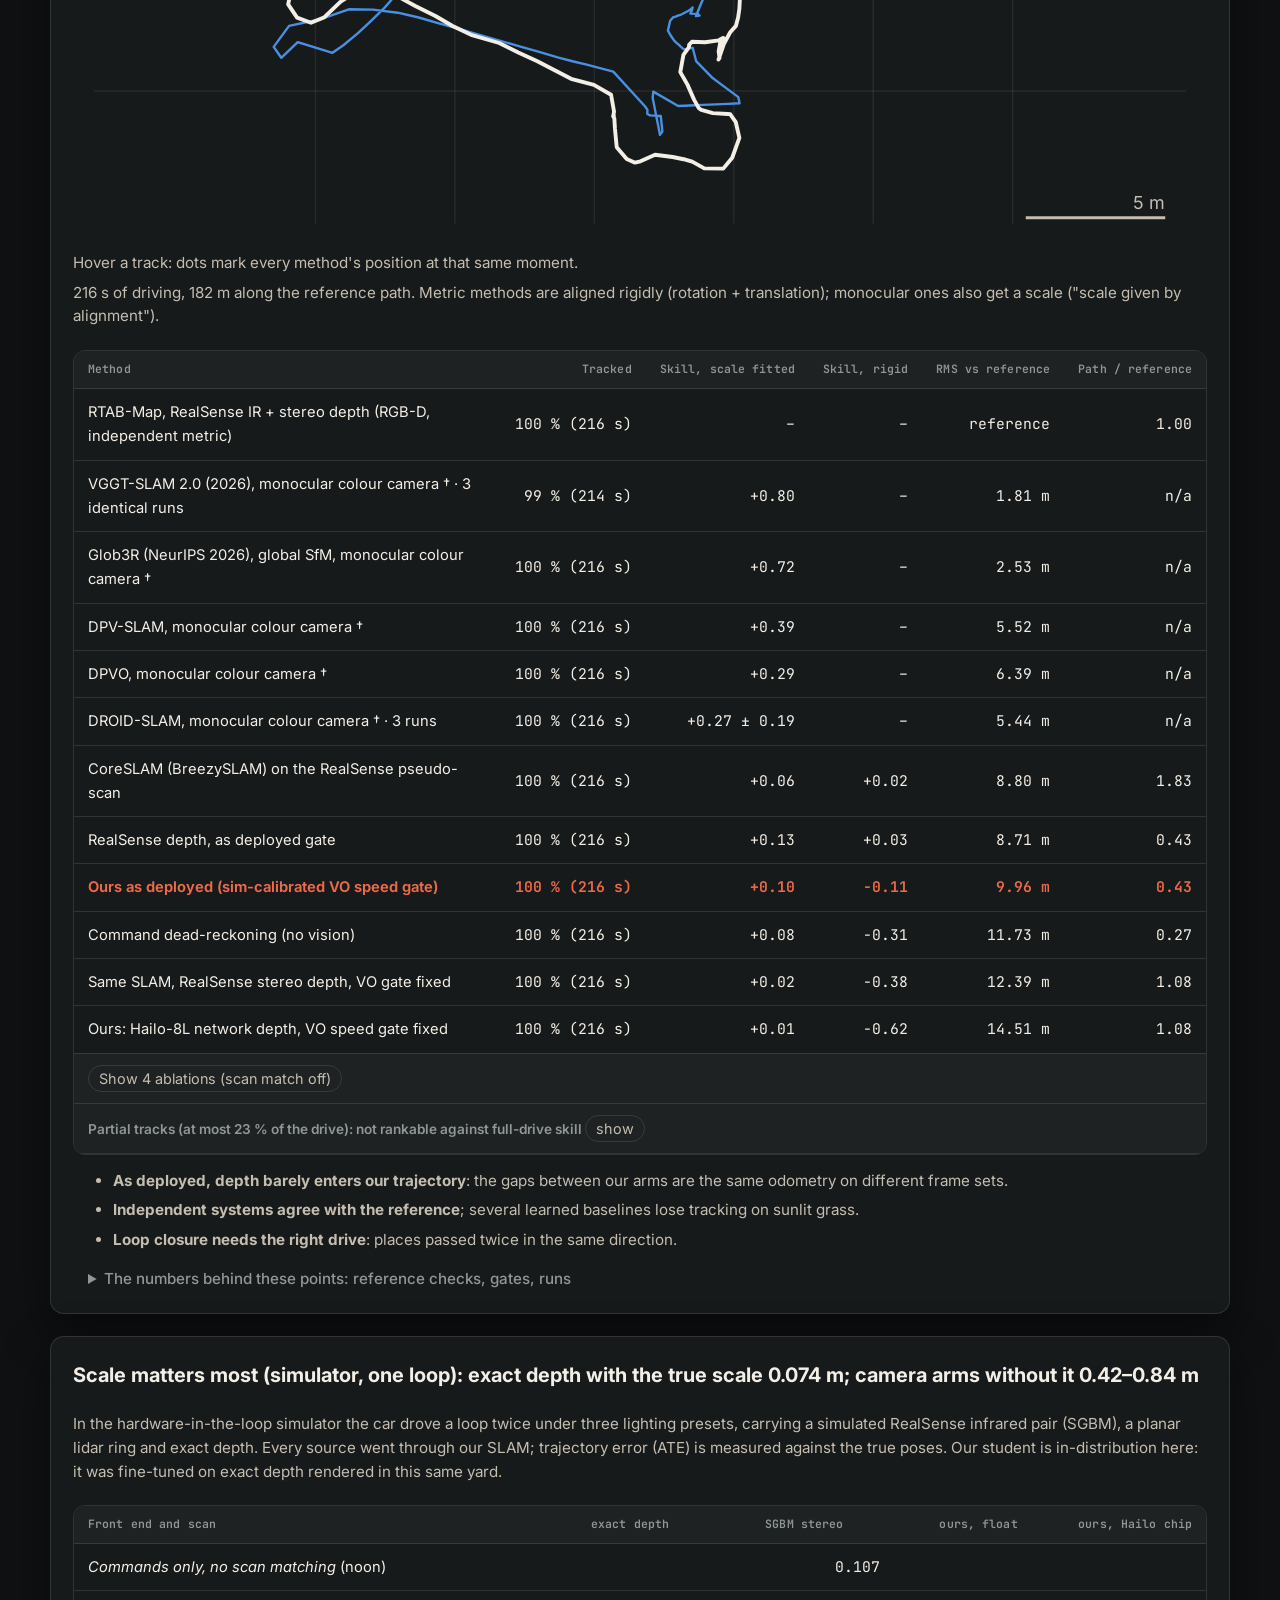
==== commit 7f8725e2: "Paper: photos of the real robot (D435 camera, Pi 5 + Hailo-8L AI HAT), 13 pp Co-Authored-By: Claude " ====
--- a/docs/index.html
+++ b/docs/index.html
@@ -284,7 +284,7 @@
 <section class="section" aria-labelledby="res-title">
   <div class="section-heading"><p class="eyebrow">Resources</p><h2 id="res-title">Everything to reproduce the numbers.</h2></div>
   <div class="resources">
-    <a class="res" href="paper.pdf"><b>Paper</b><span>12 pages, IEEE two-column</span></a>
+    <a class="res" href="paper.pdf"><b>Paper</b><span>13 pages, IEEE two-column</span></a>
     <a class="res" href="thesis.pdf"><b>Thesis</b><span>68 pages, every negative result</span></a>
     <div class="res"><b>Code</b><span>onboard stack, HITL harness, scorers: available on request</span></div>
     <a class="res" href="https://huggingface.co/datasets/itaimizlish/daniel-yard-depth"><b>Dataset</b><span>11.5 GB: benchmark, training set, loop logs</span></a>
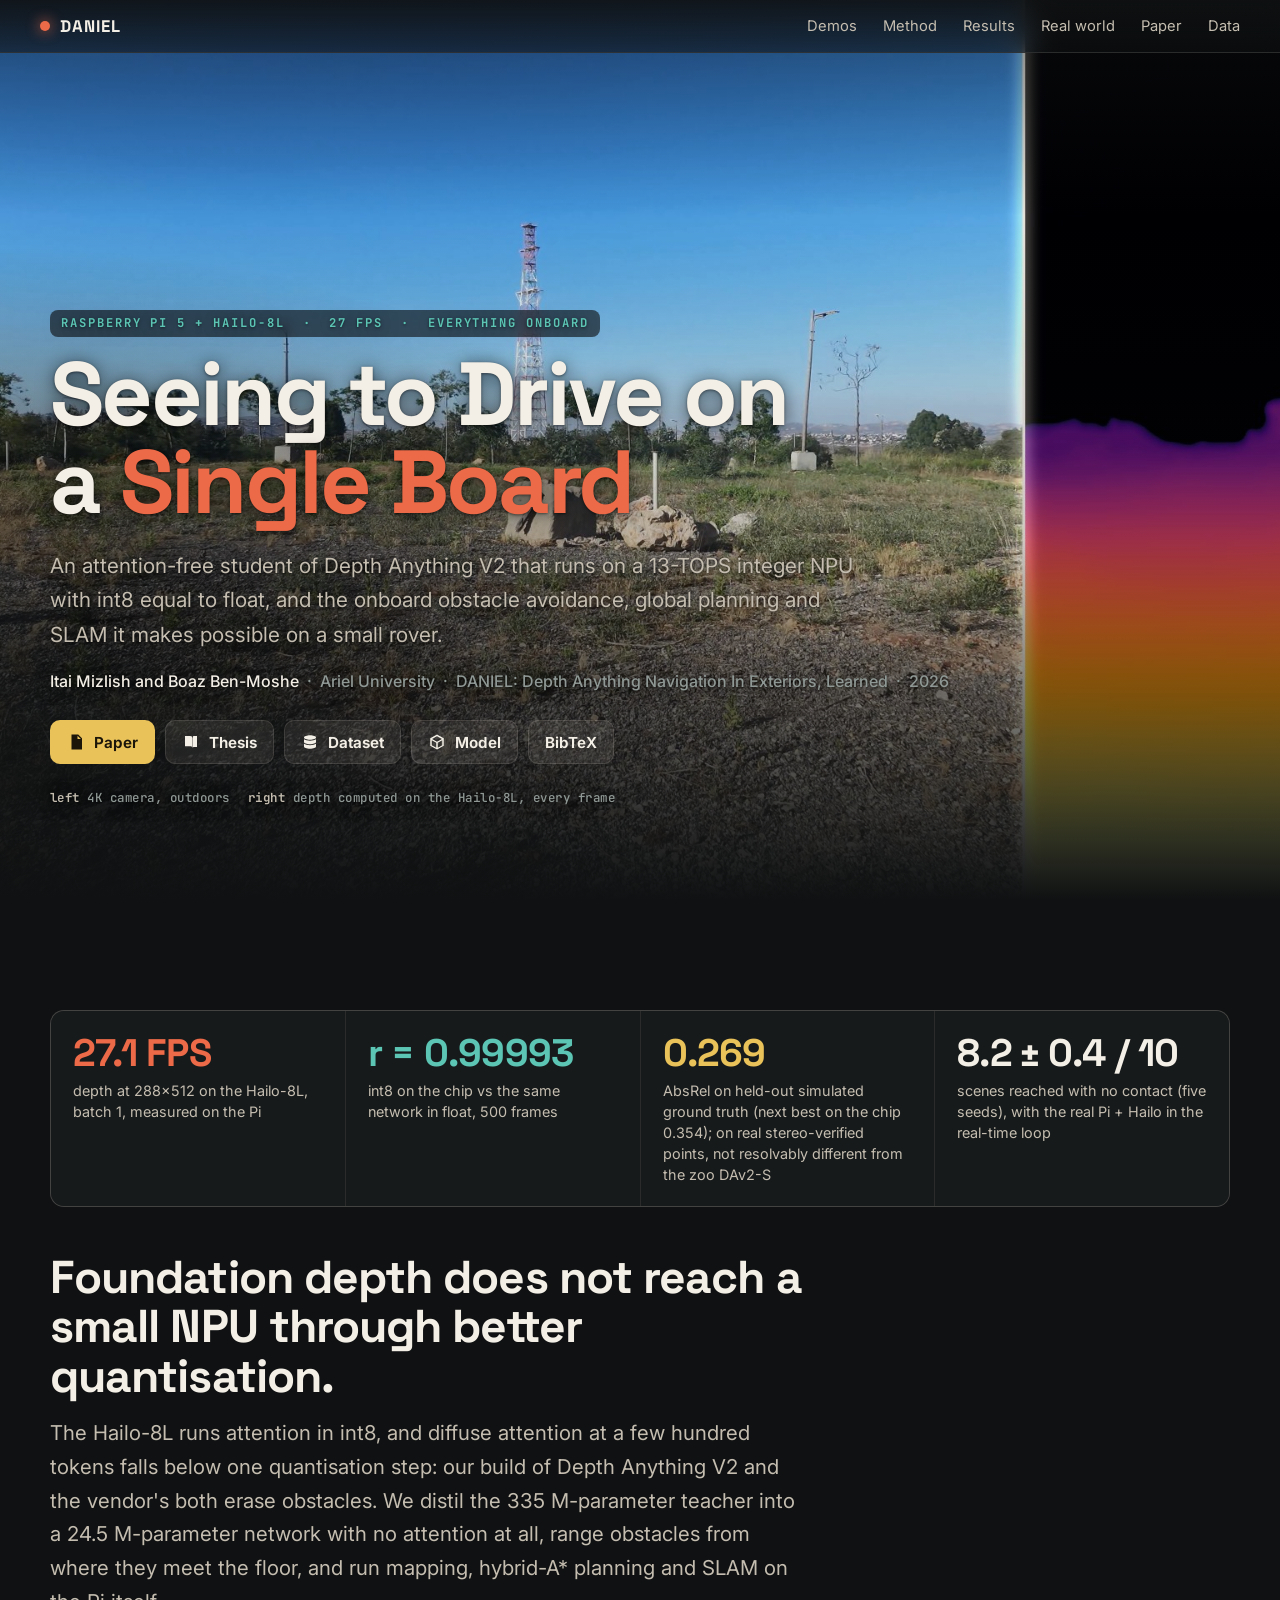
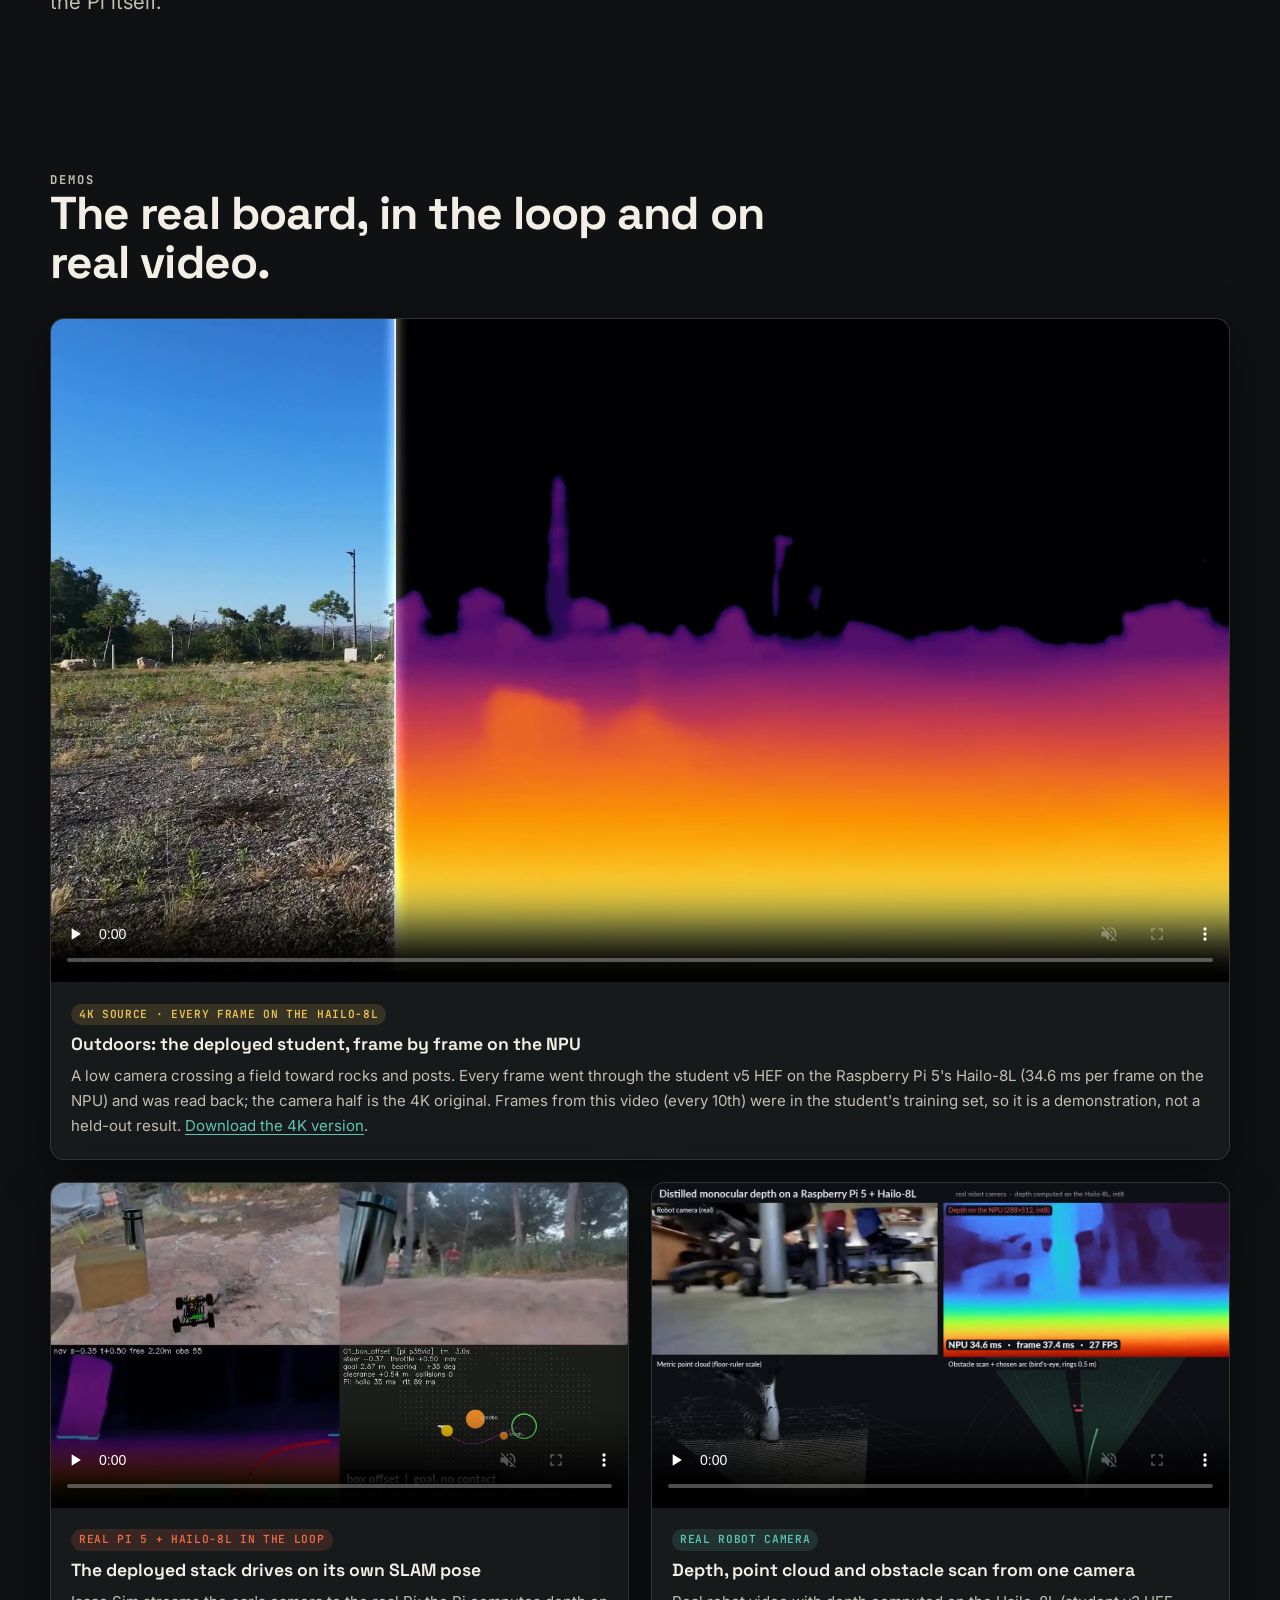
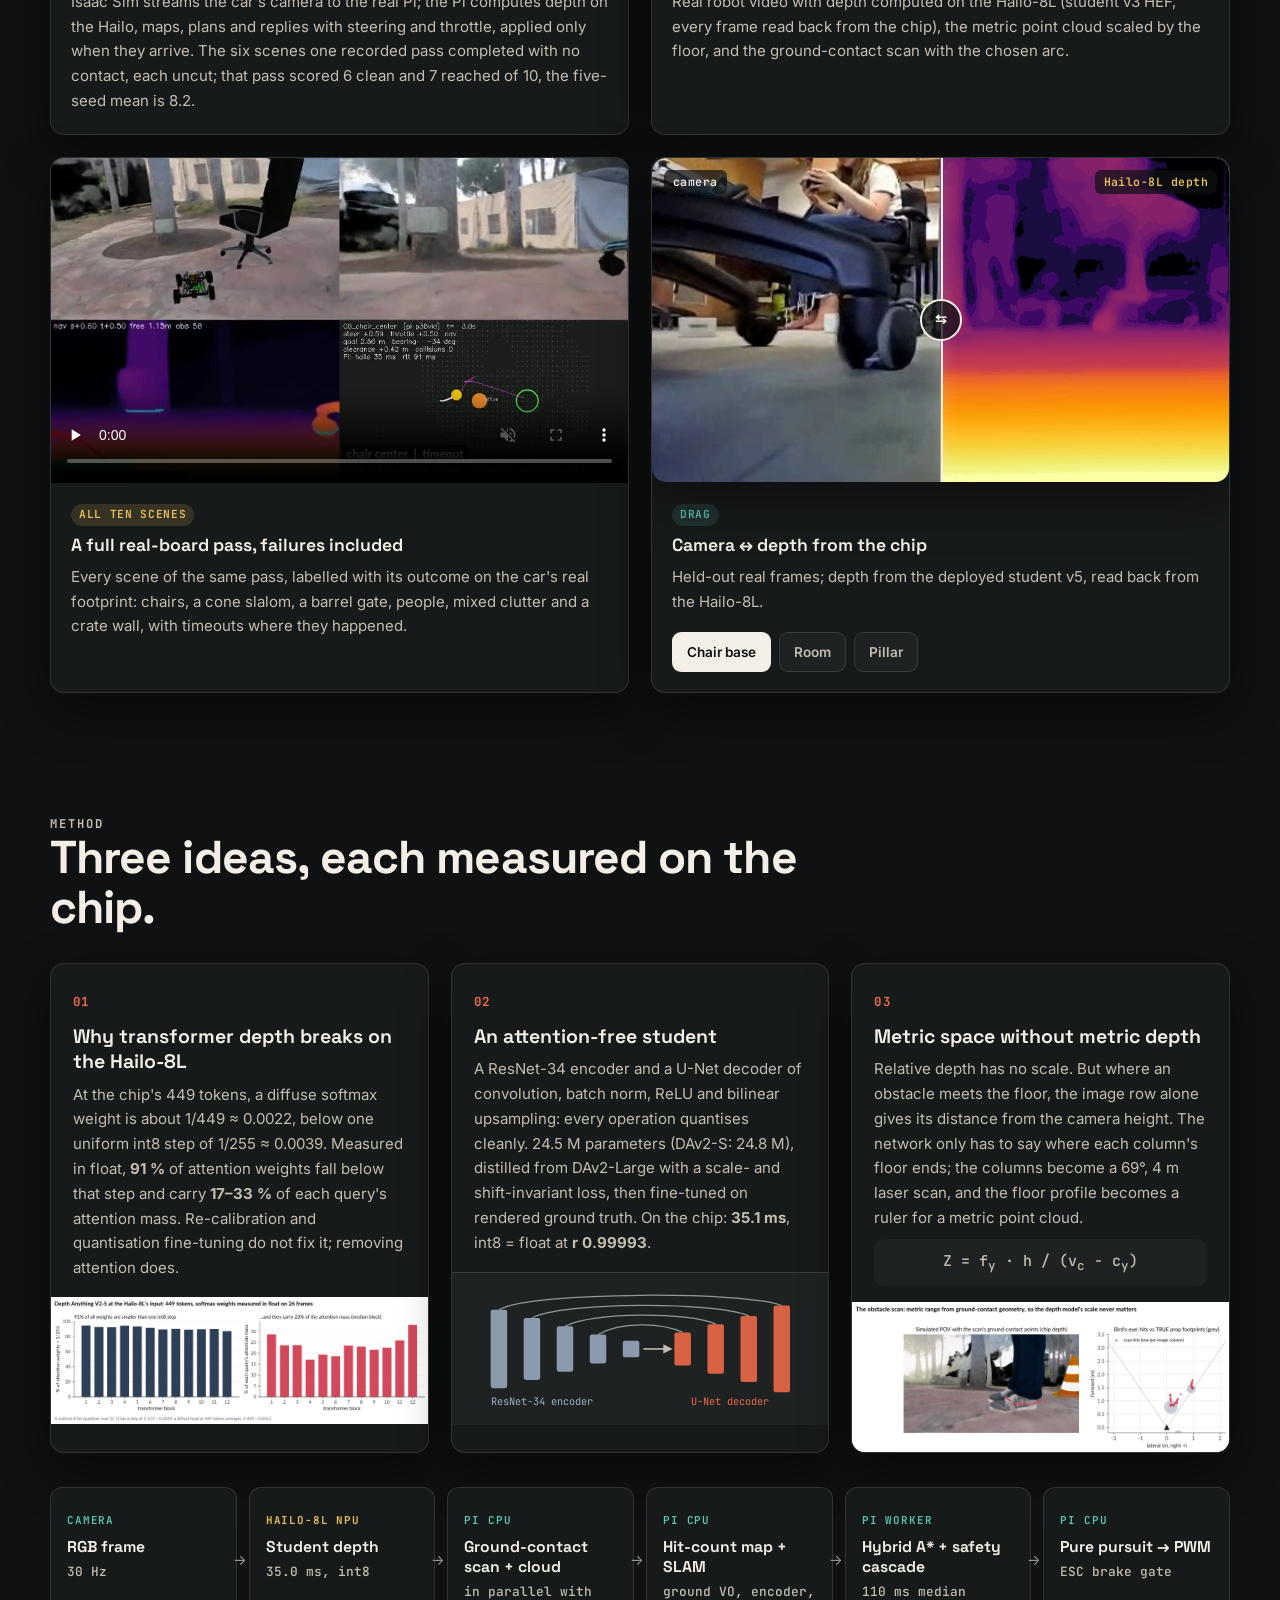
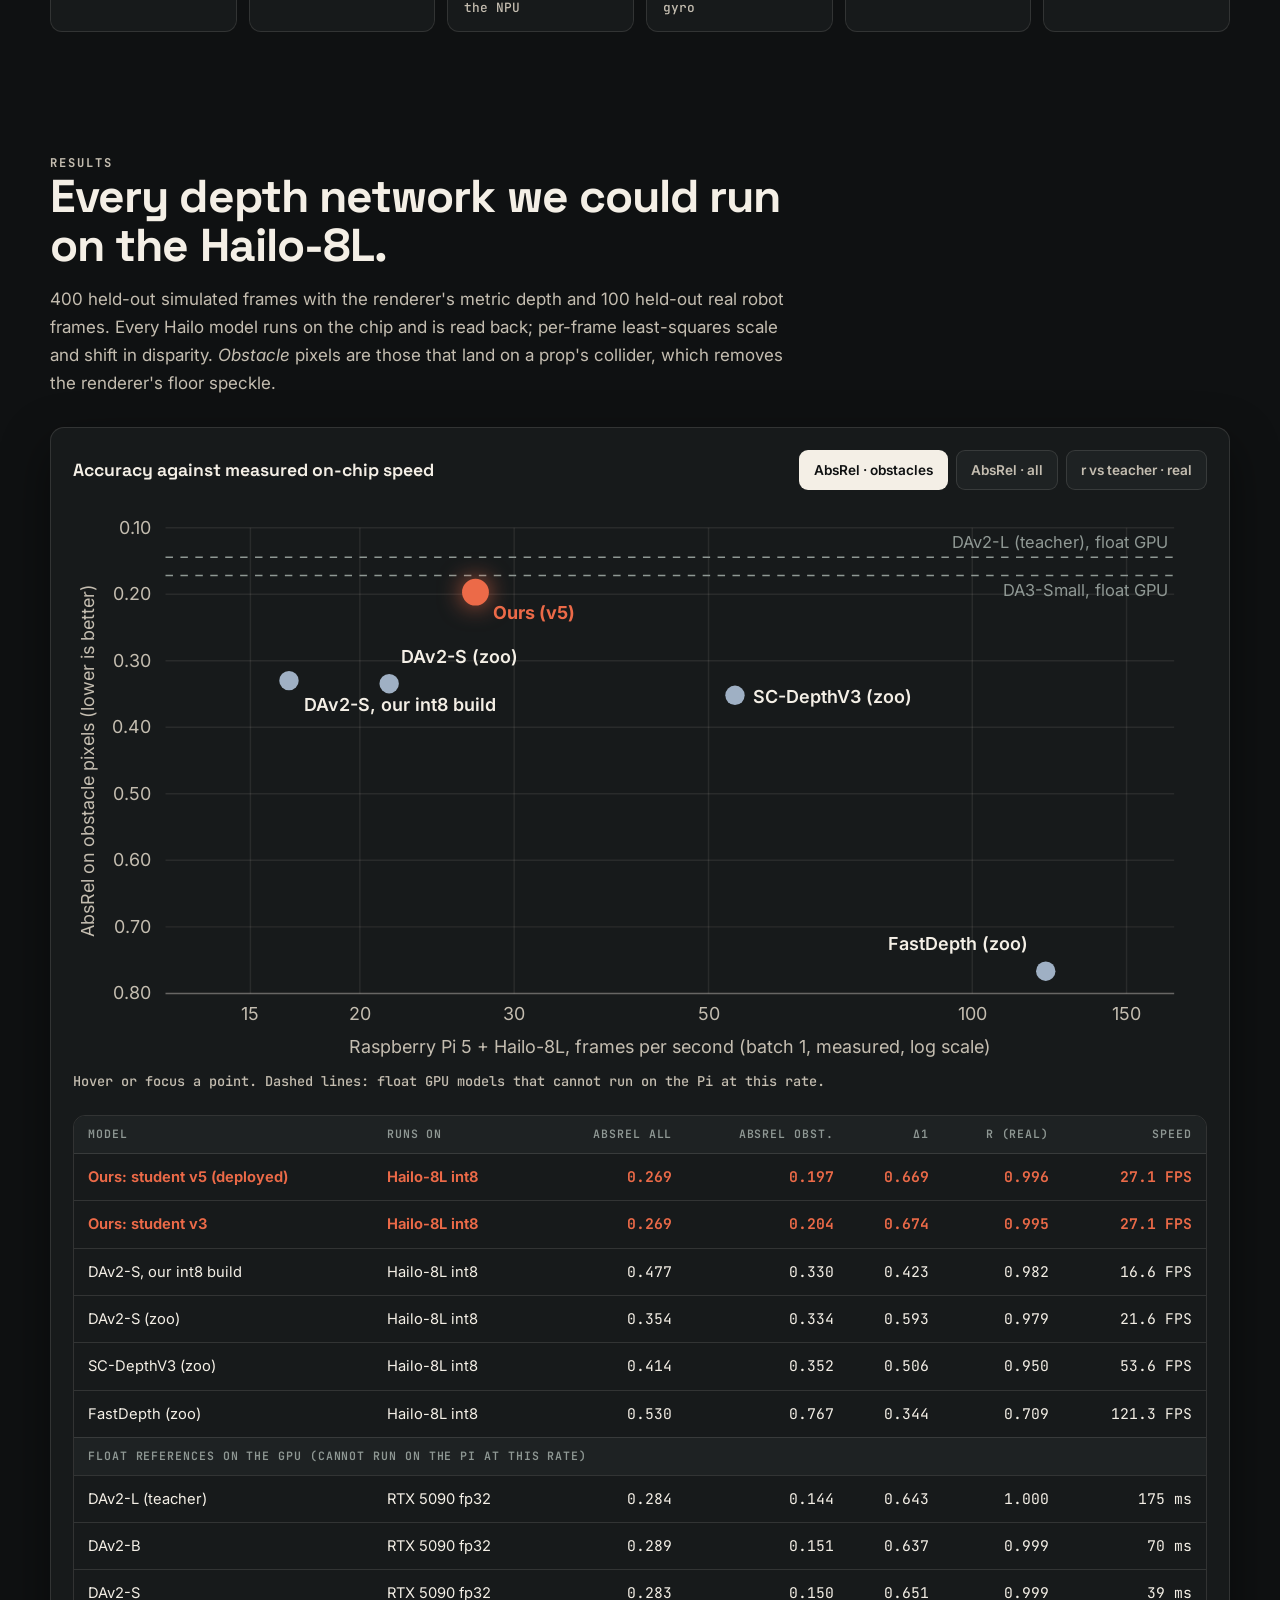
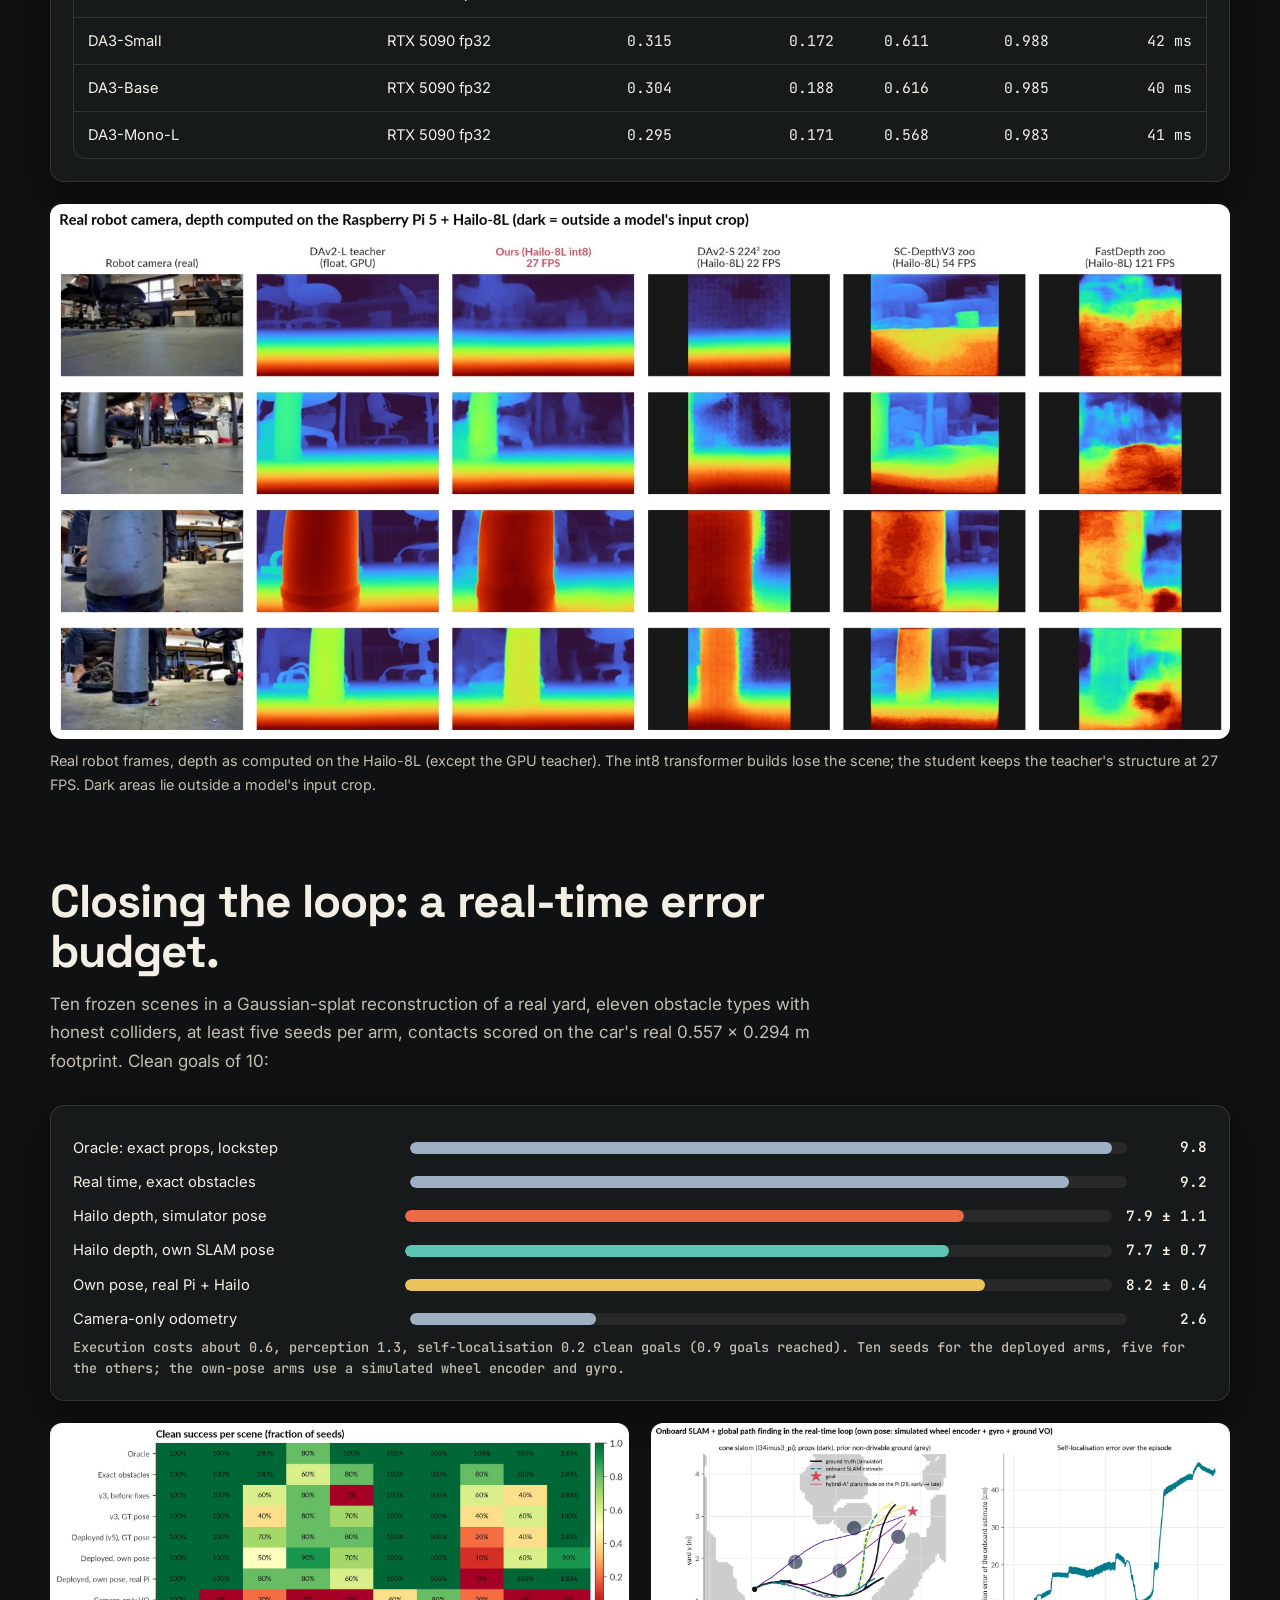
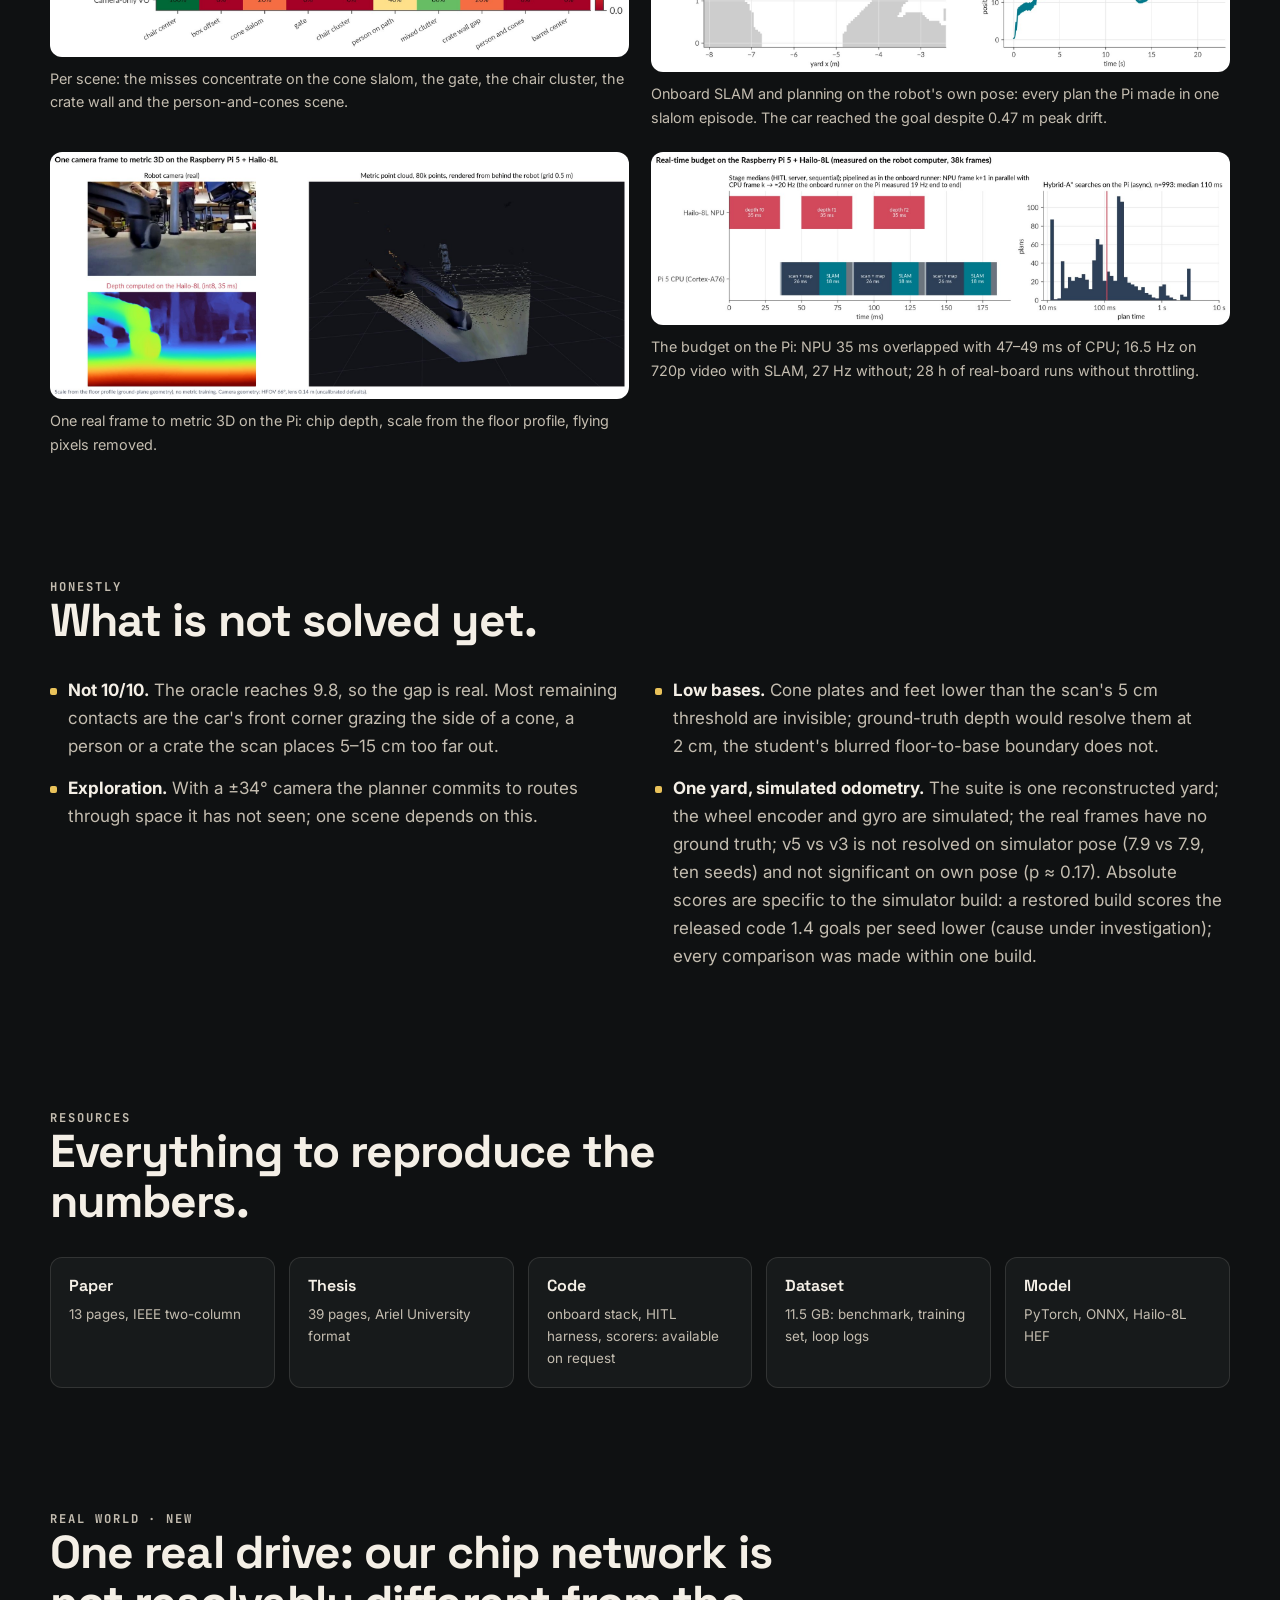
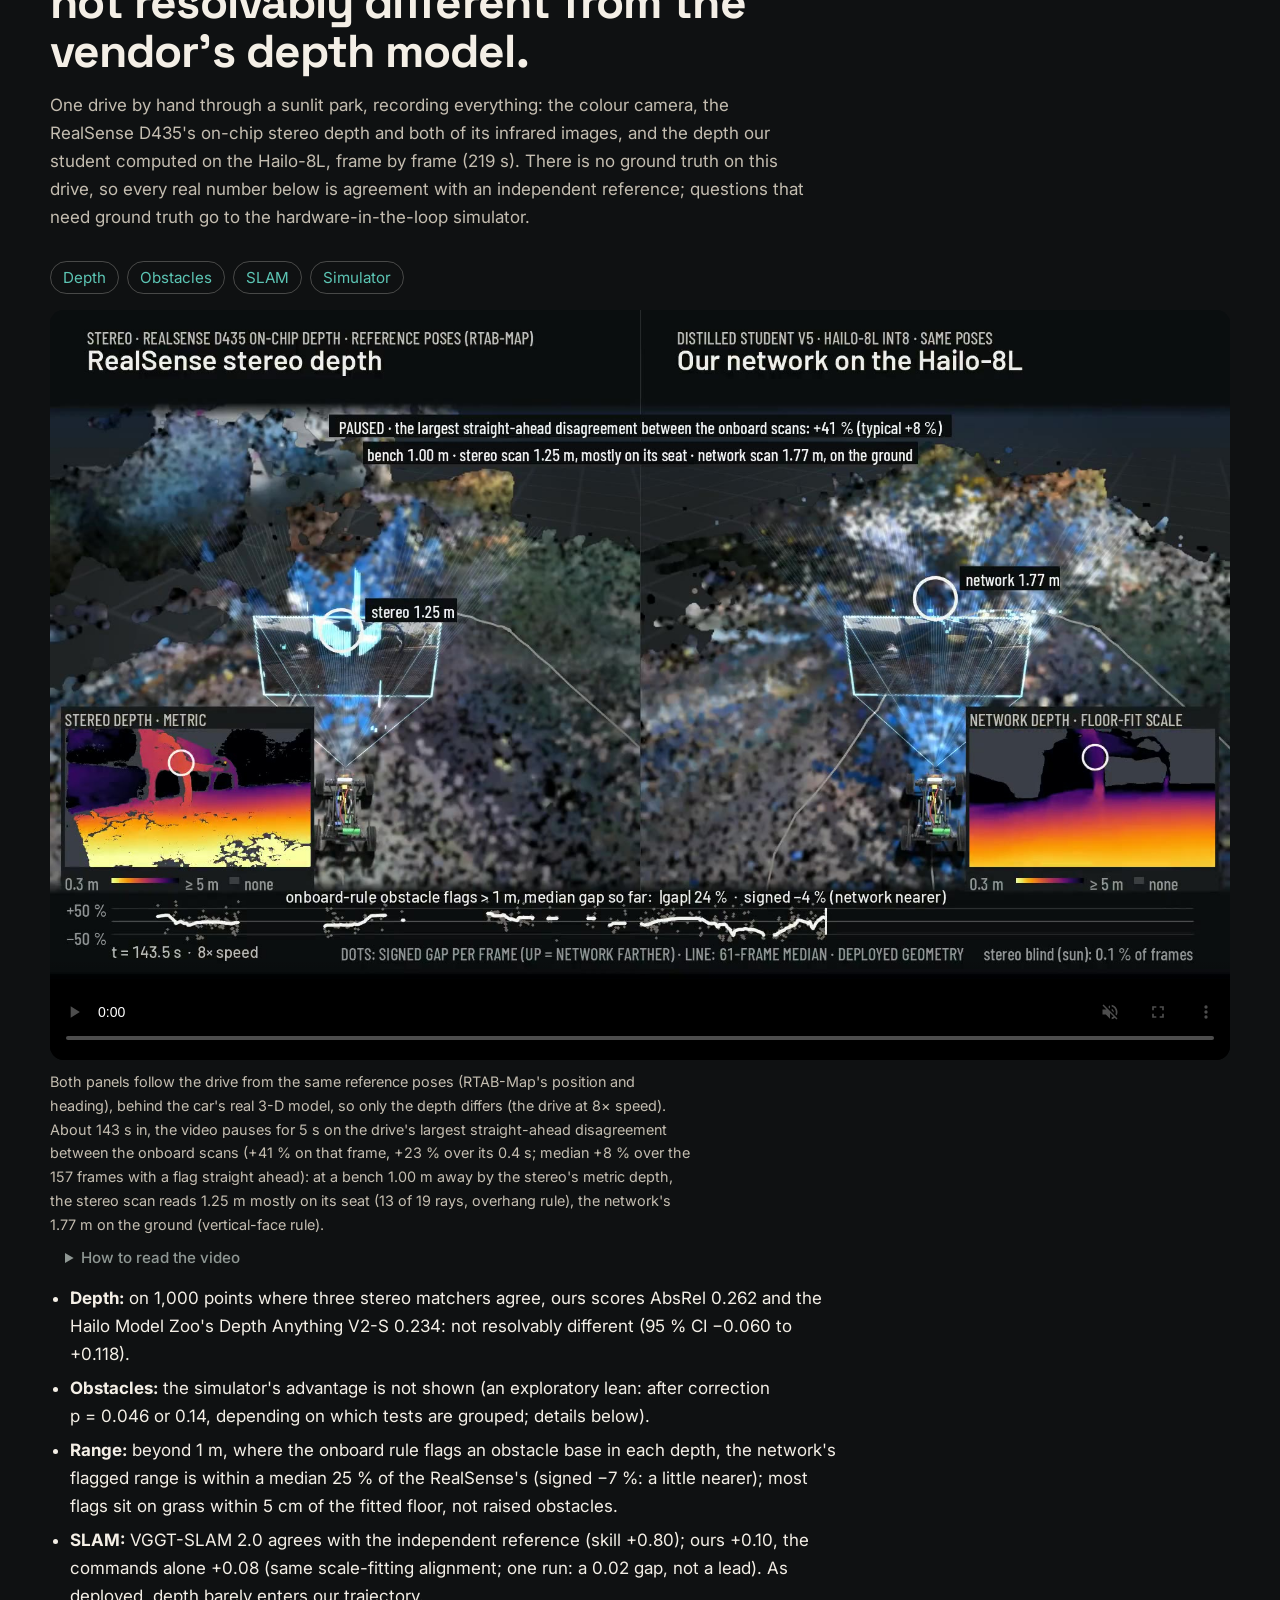
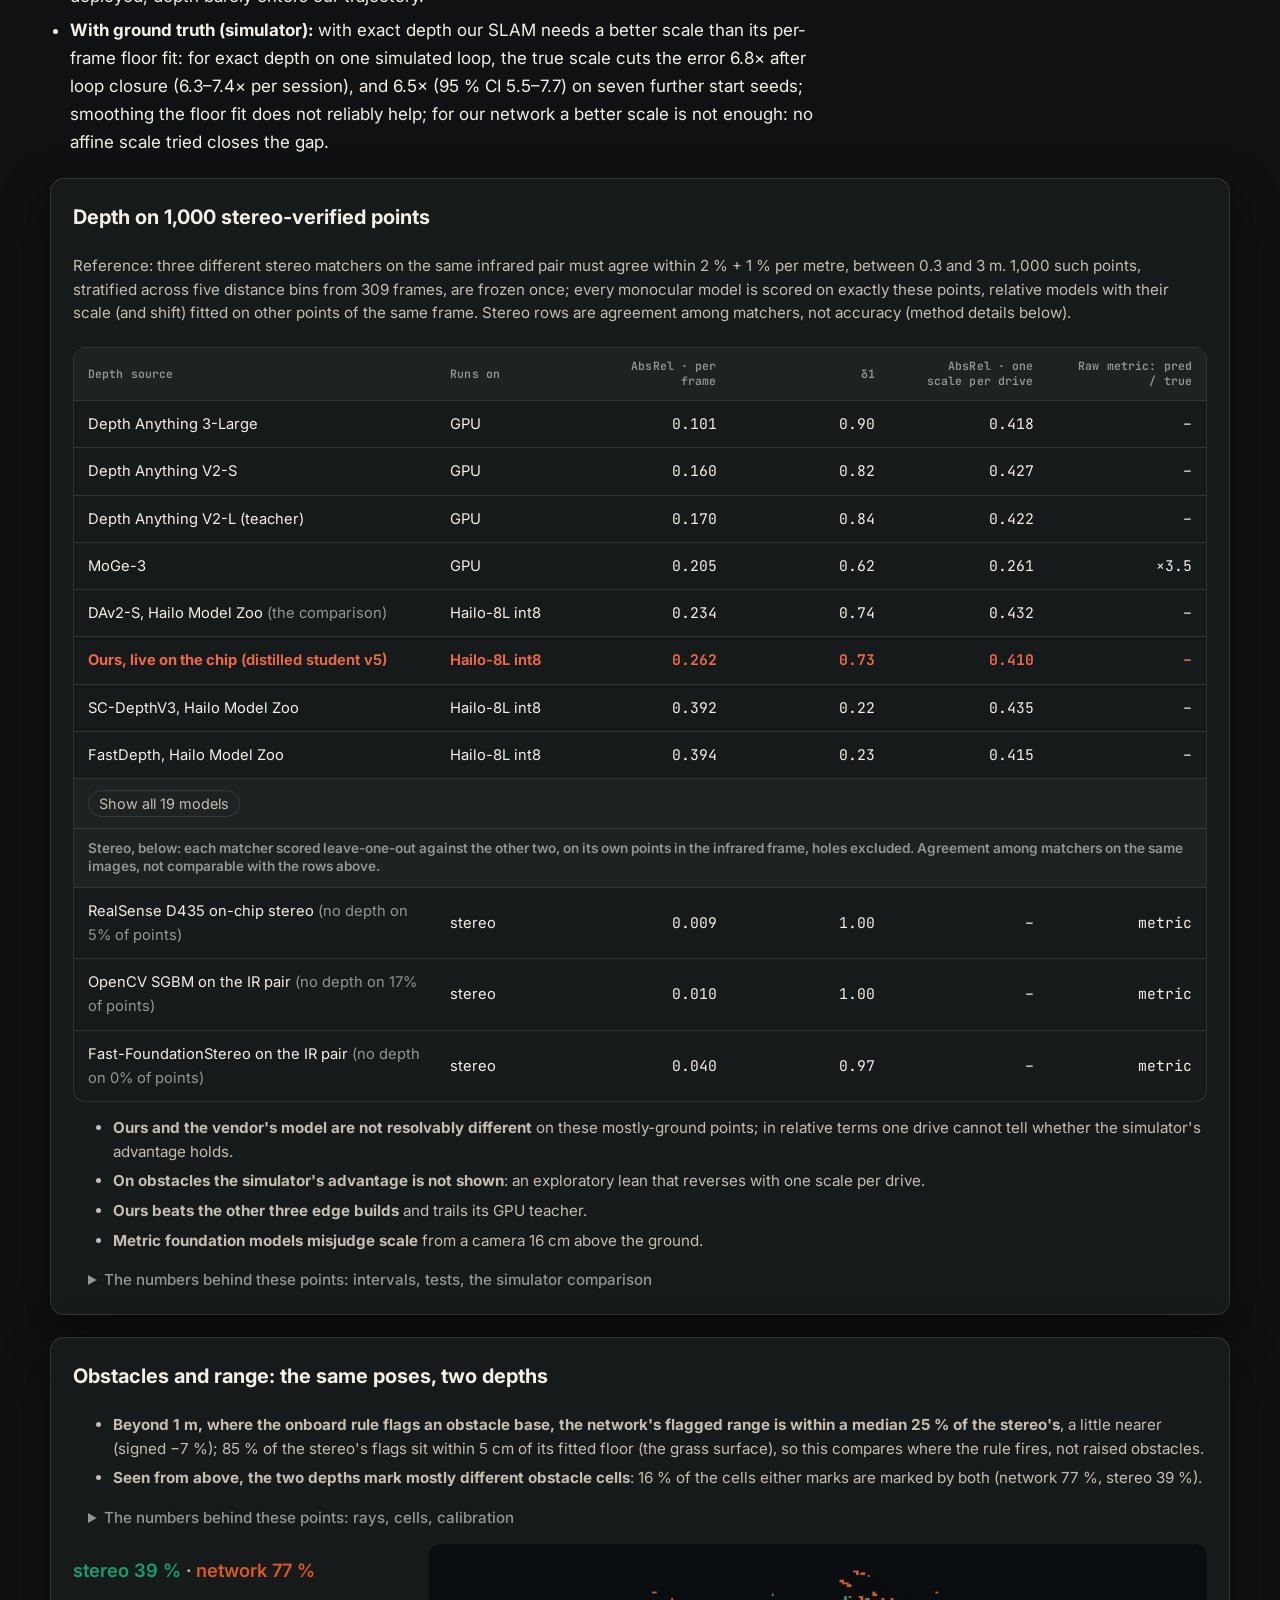
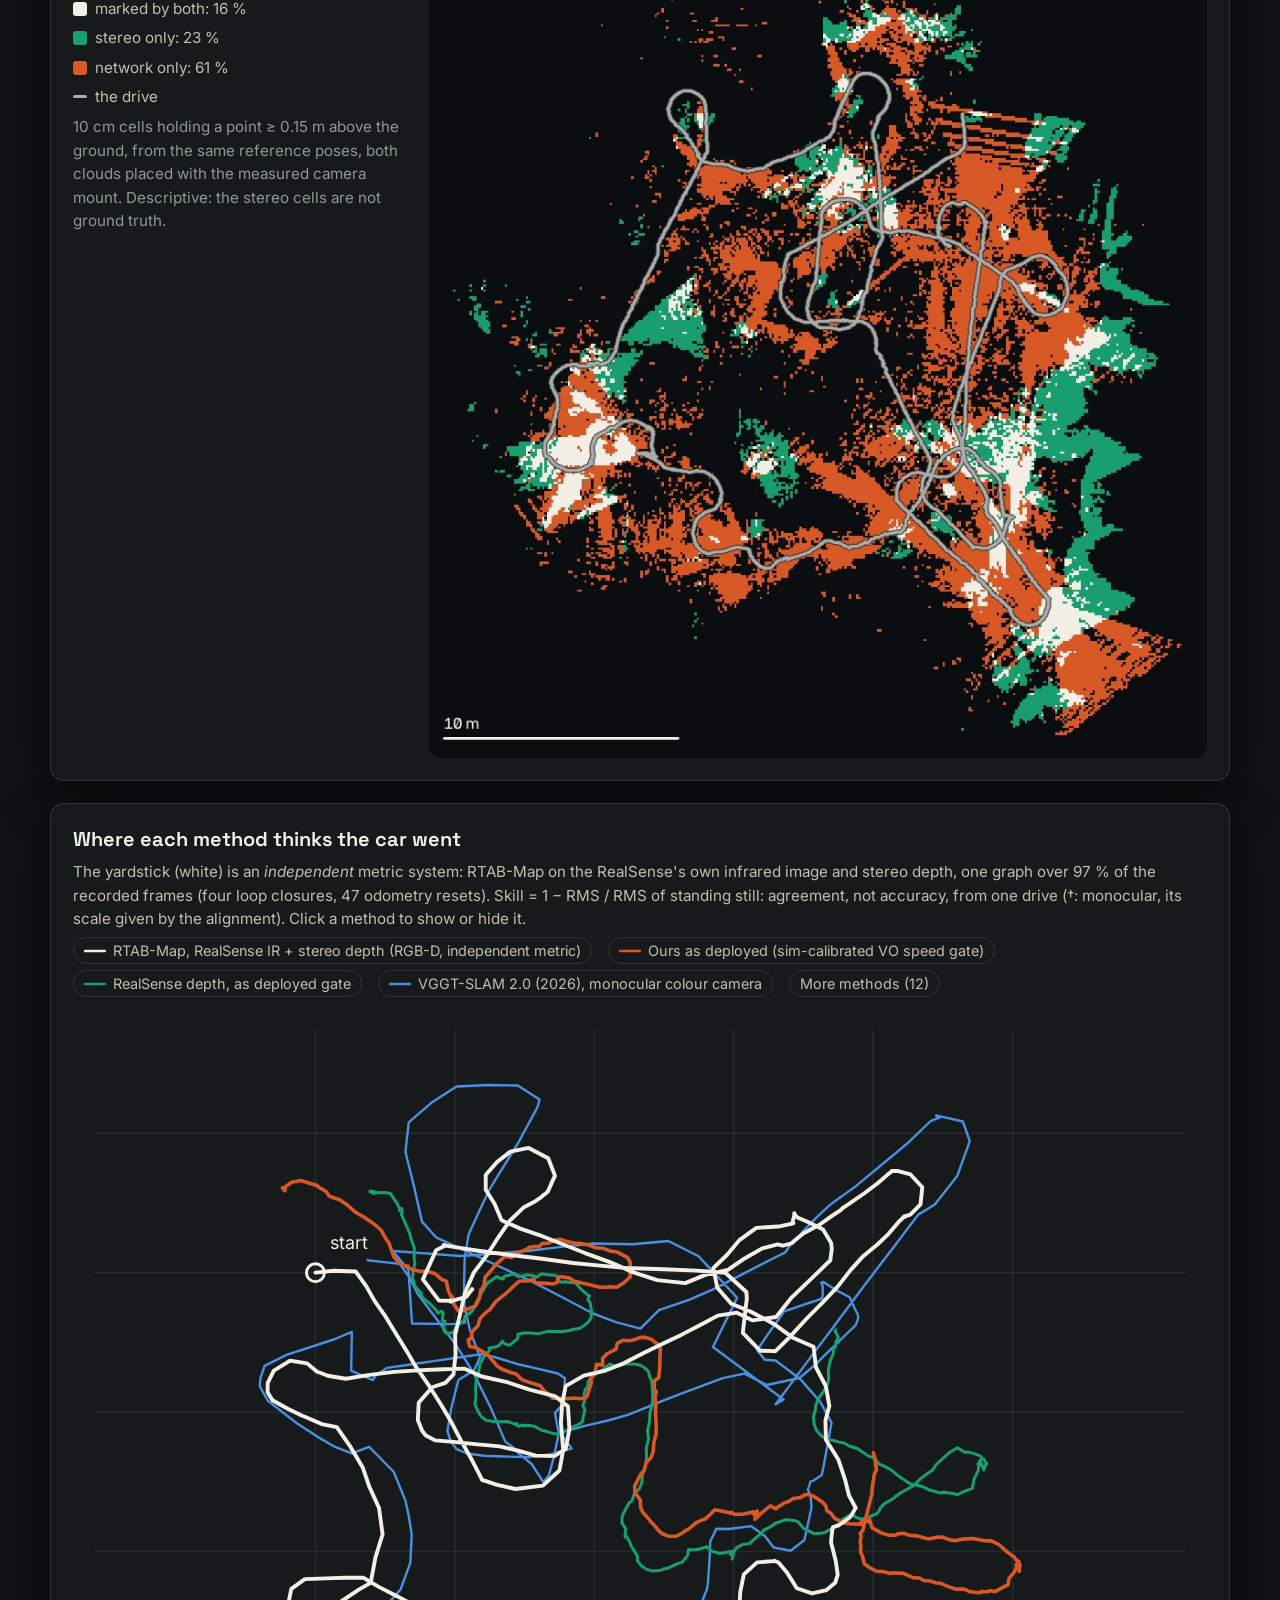
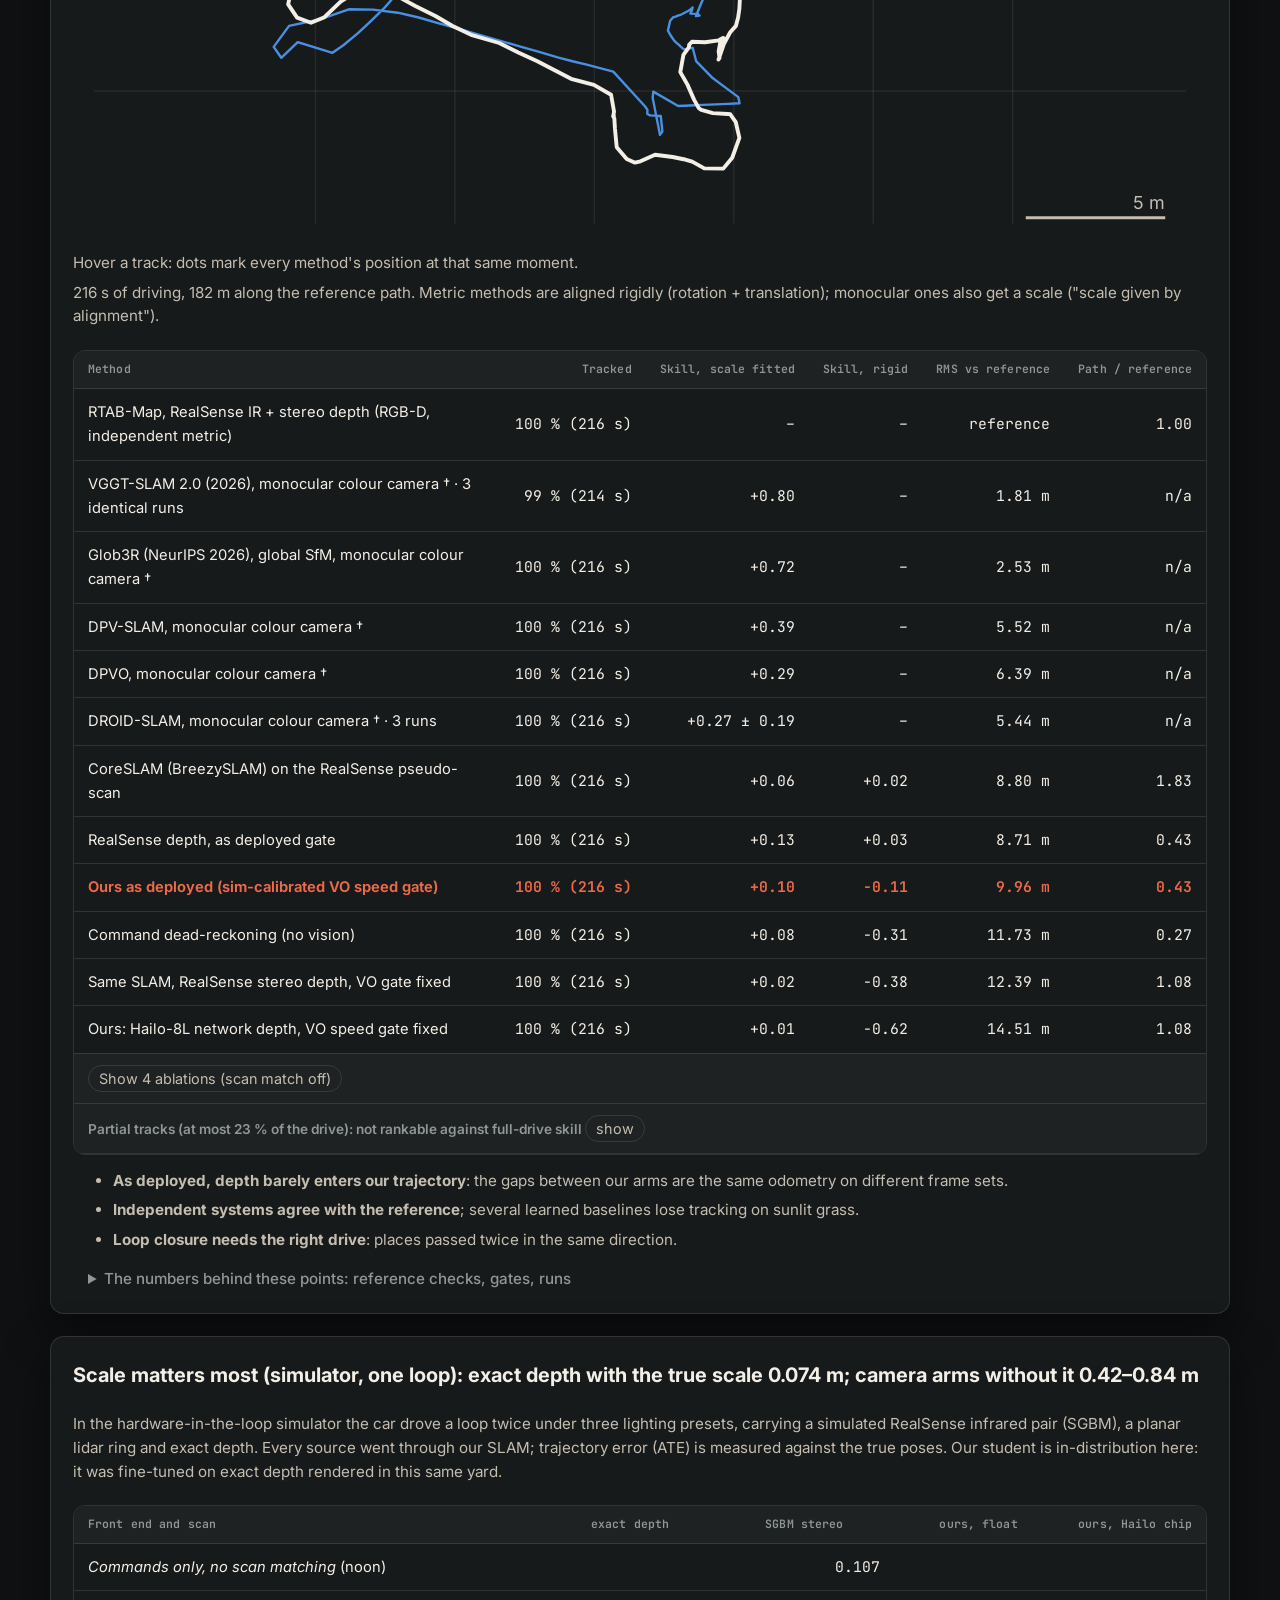
==== commit bbbeff22: "Site: thesis is now the short Ariel-format thesis built from the paper (39 pp: shorter title, full n" ====
--- a/docs/index.html
+++ b/docs/index.html
@@ -285,7 +285,7 @@
   <div class="section-heading"><p class="eyebrow">Resources</p><h2 id="res-title">Everything to reproduce the numbers.</h2></div>
   <div class="resources">
     <a class="res" href="paper.pdf"><b>Paper</b><span>13 pages, IEEE two-column</span></a>
-    <a class="res" href="thesis.pdf"><b>Thesis</b><span>68 pages, every negative result</span></a>
+    <a class="res" href="thesis.pdf"><b>Thesis</b><span>39 pages, Ariel University format</span></a>
     <div class="res"><b>Code</b><span>onboard stack, HITL harness, scorers: available on request</span></div>
     <a class="res" href="https://huggingface.co/datasets/itaimizlish/daniel-yard-depth"><b>Dataset</b><span>11.5 GB: benchmark, training set, loop logs</span></a>
     <a class="res" href="https://huggingface.co/itaimizlish/daniel-student-depth"><b>Model</b><span>PyTorch, ONNX, Hailo-8L HEF</span></a>
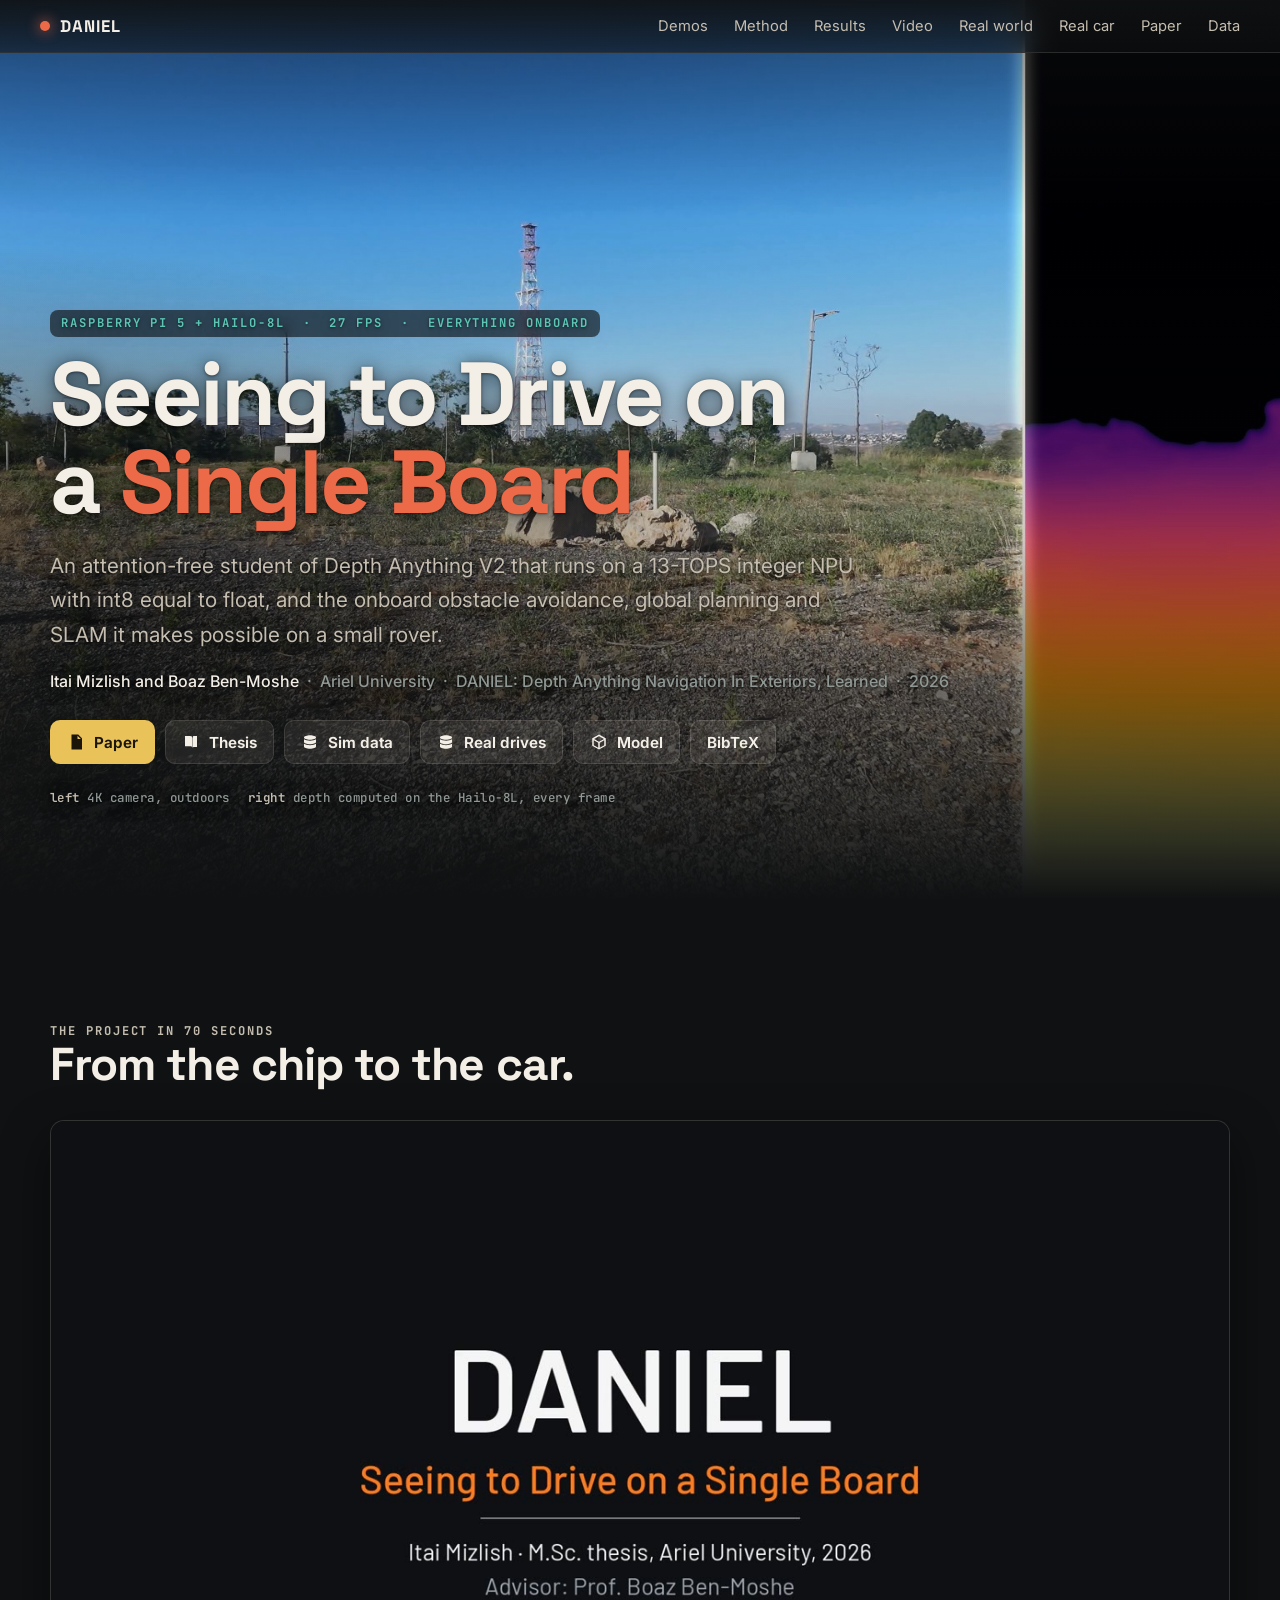
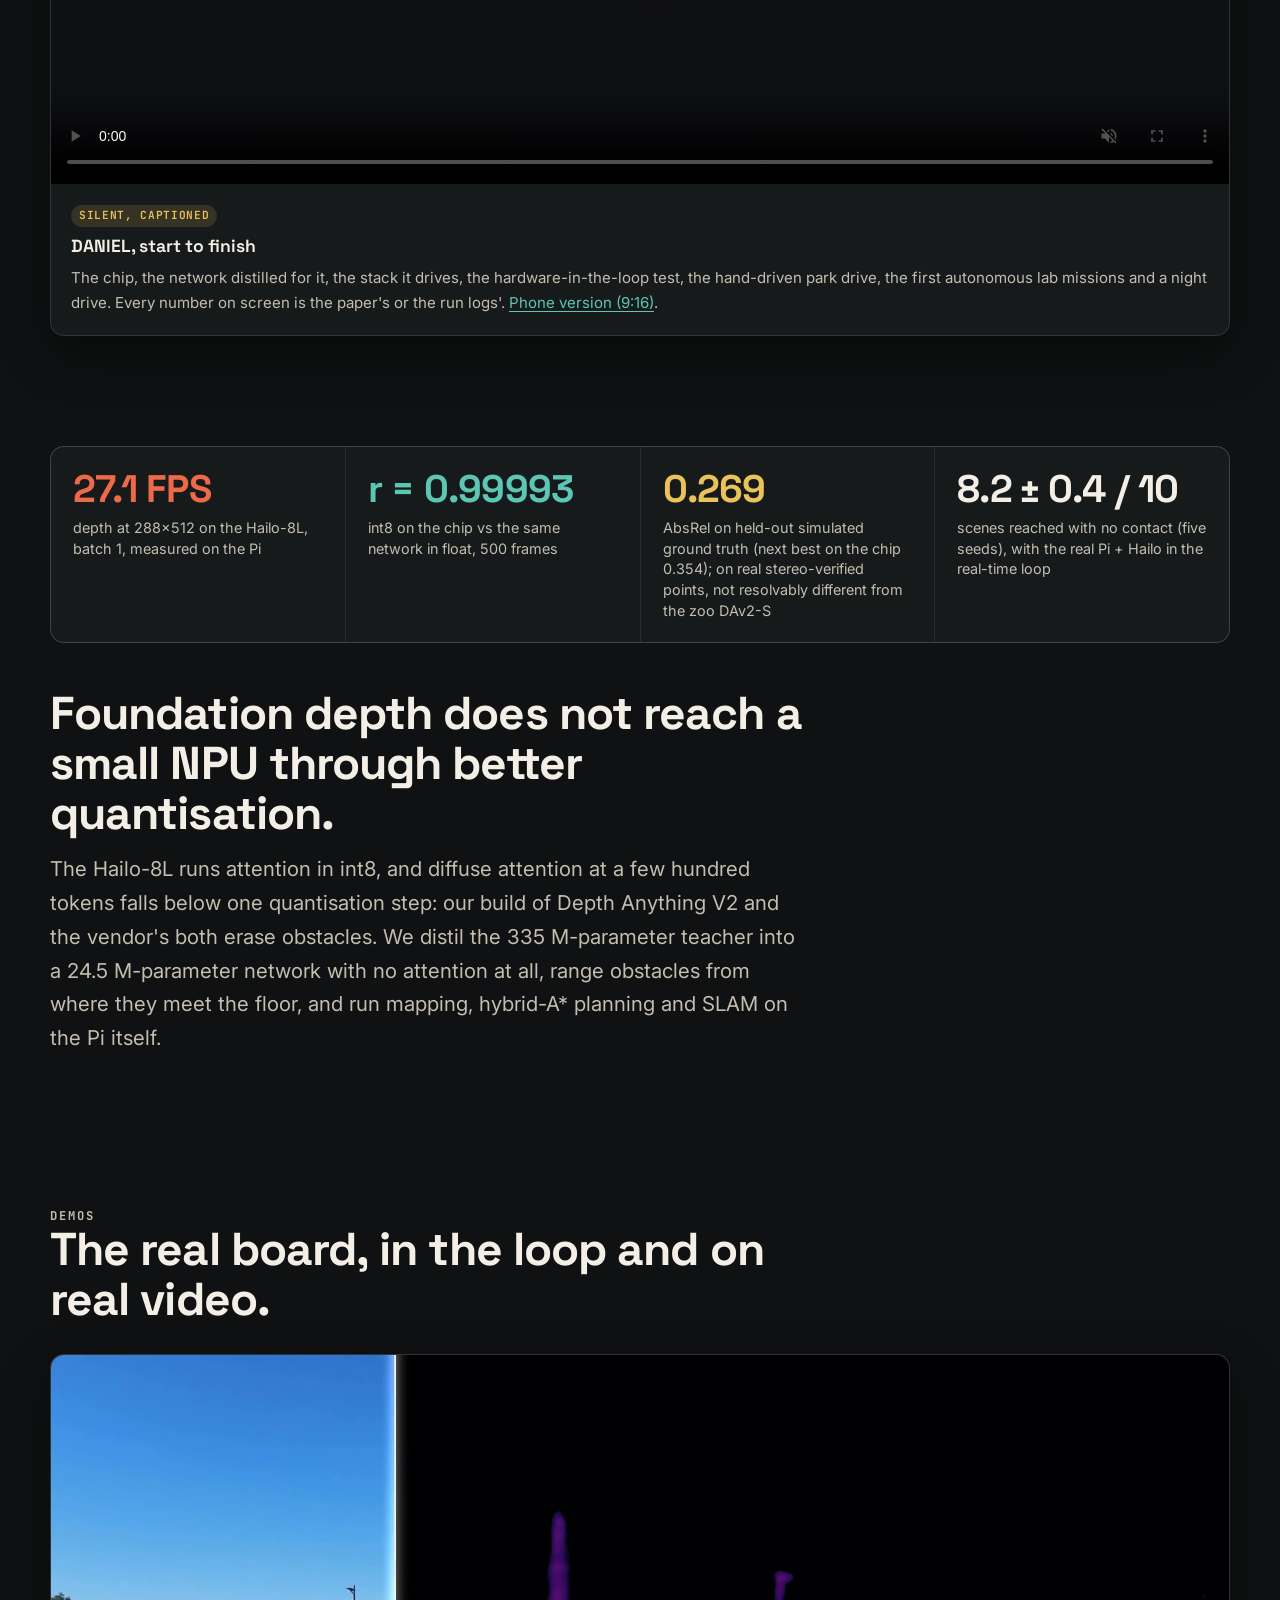
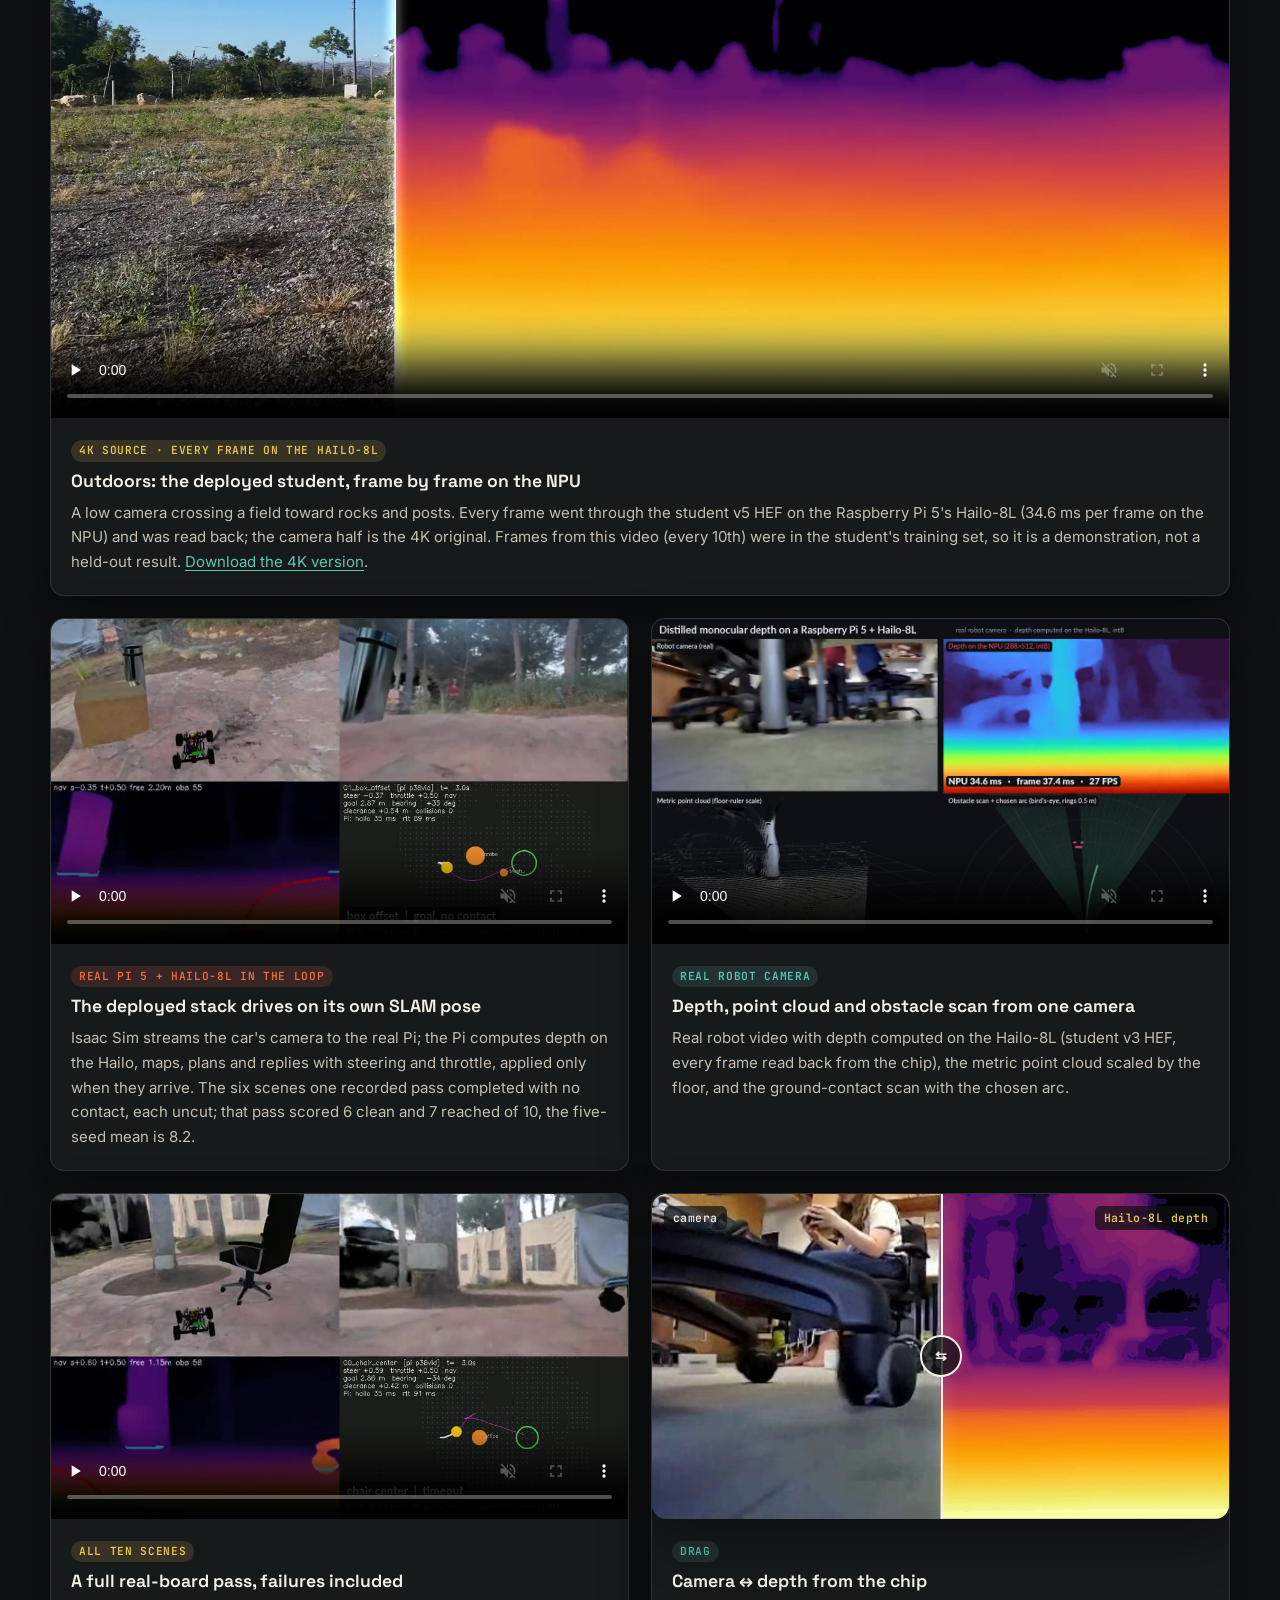
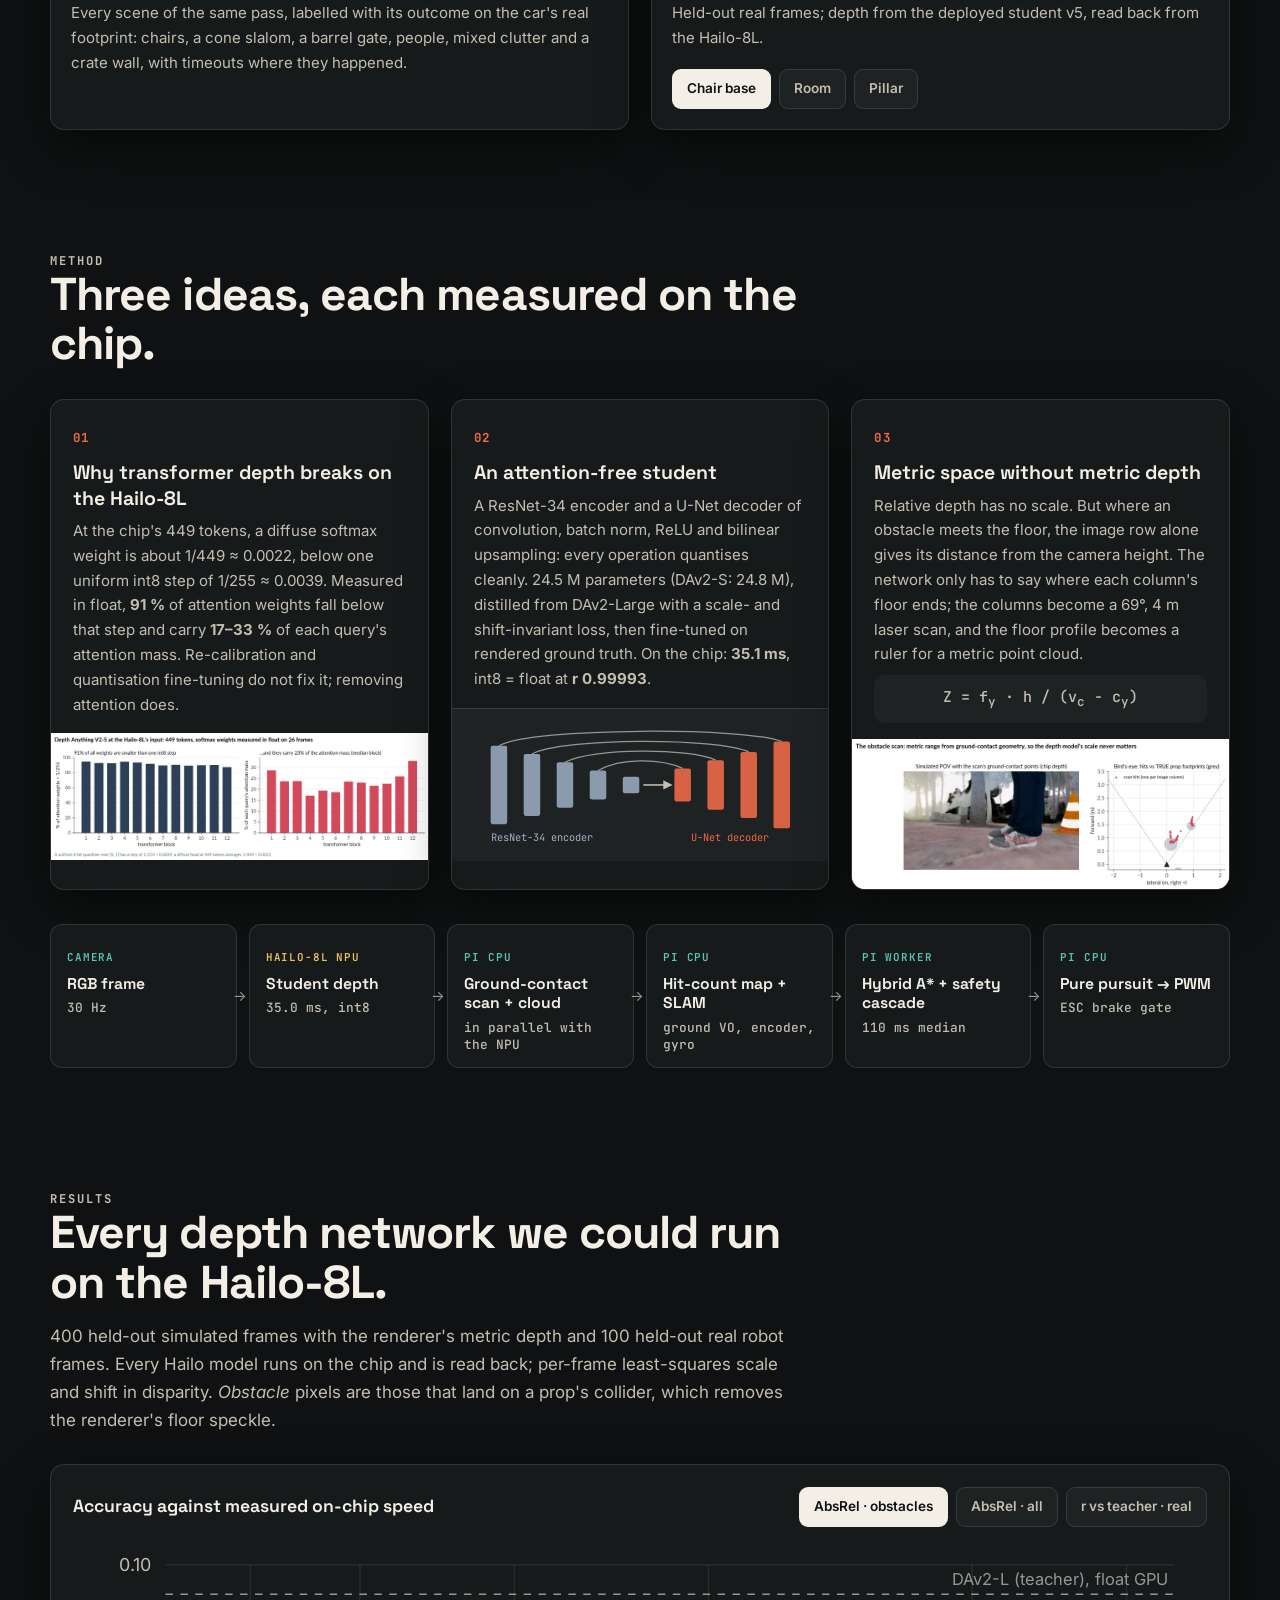
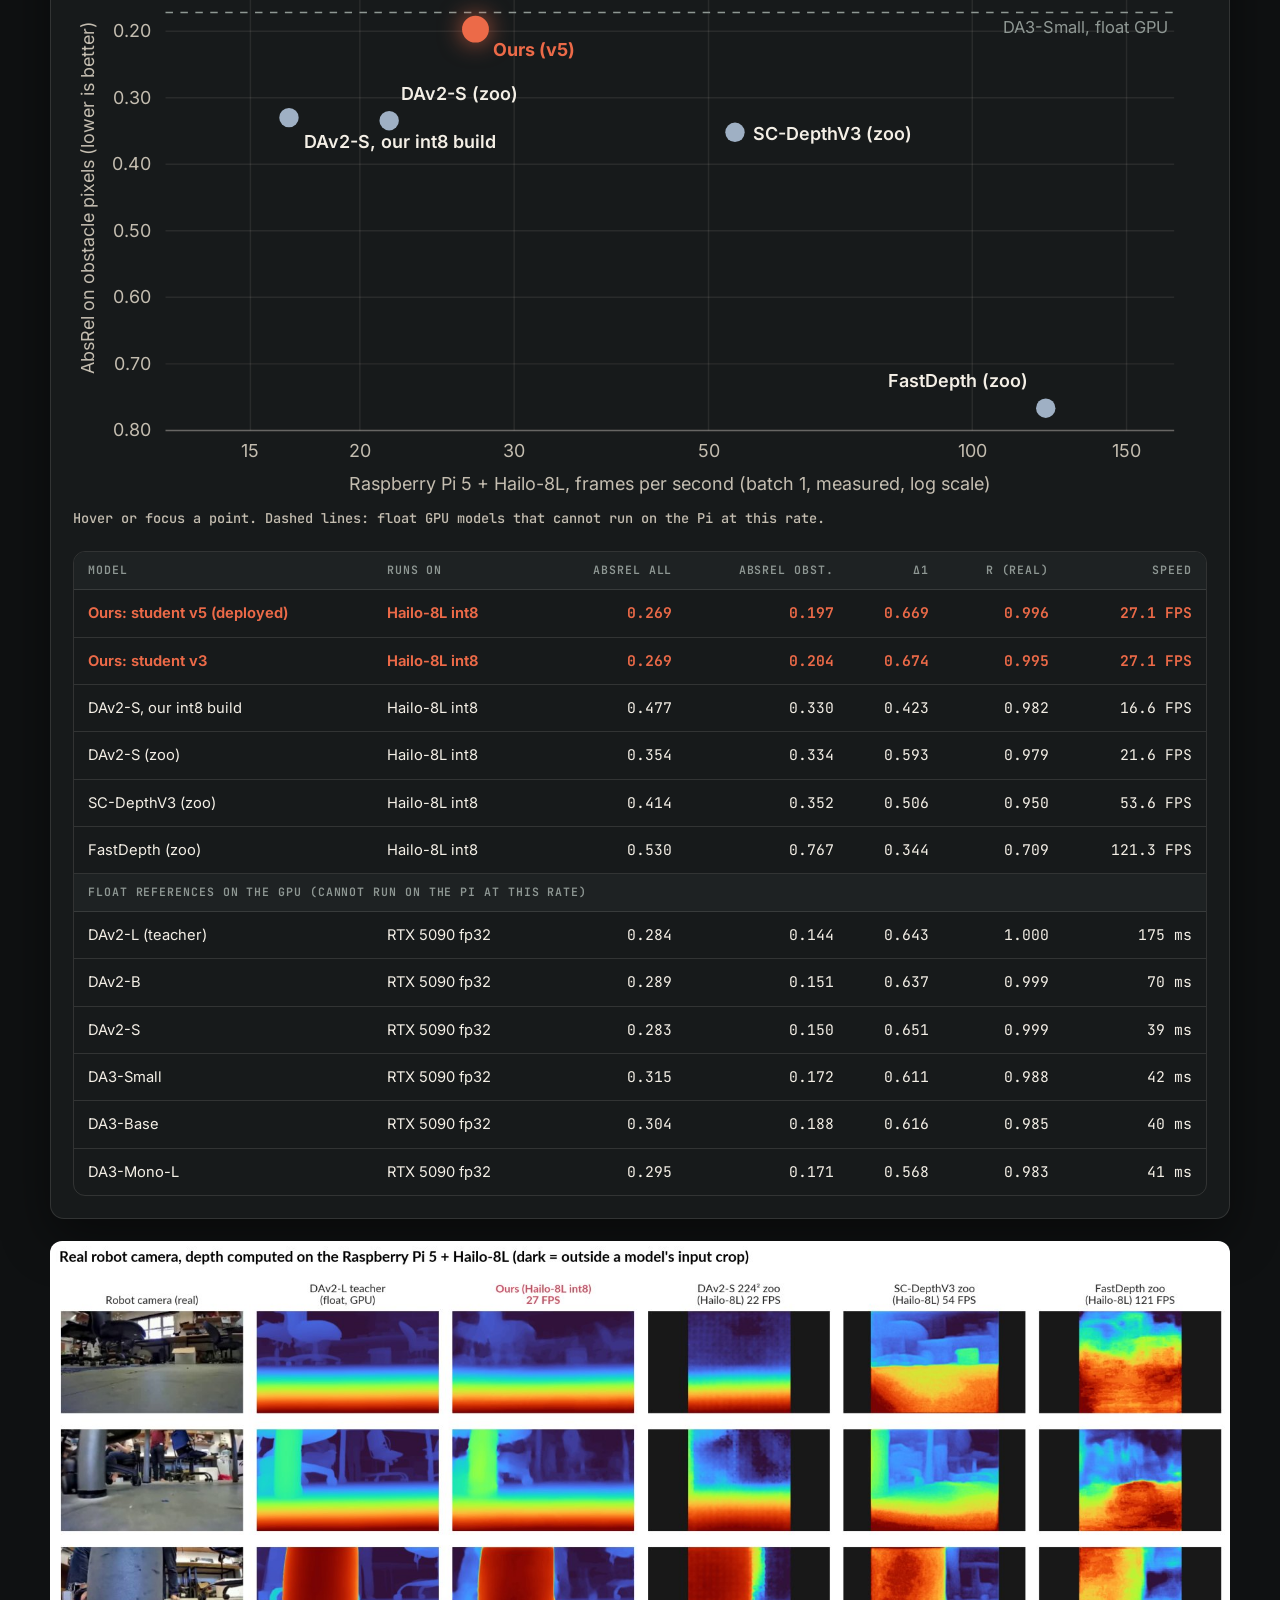
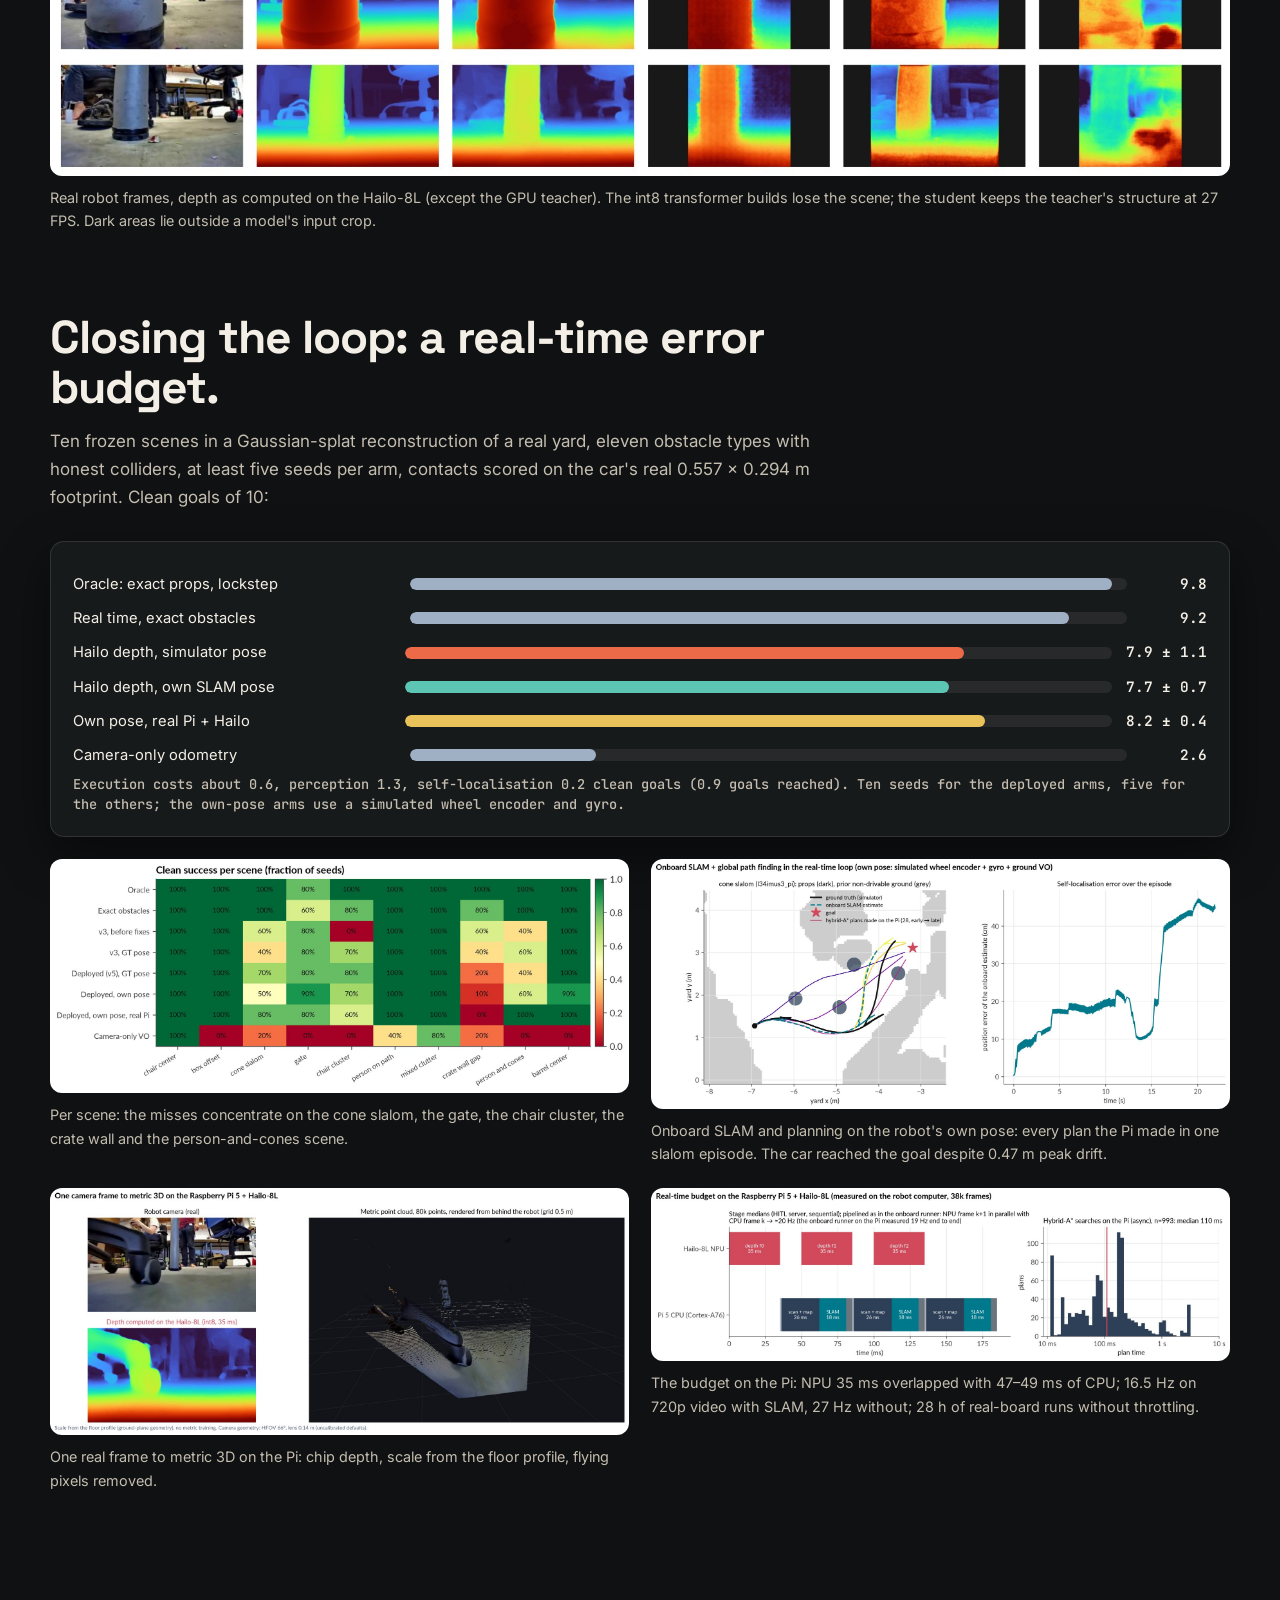
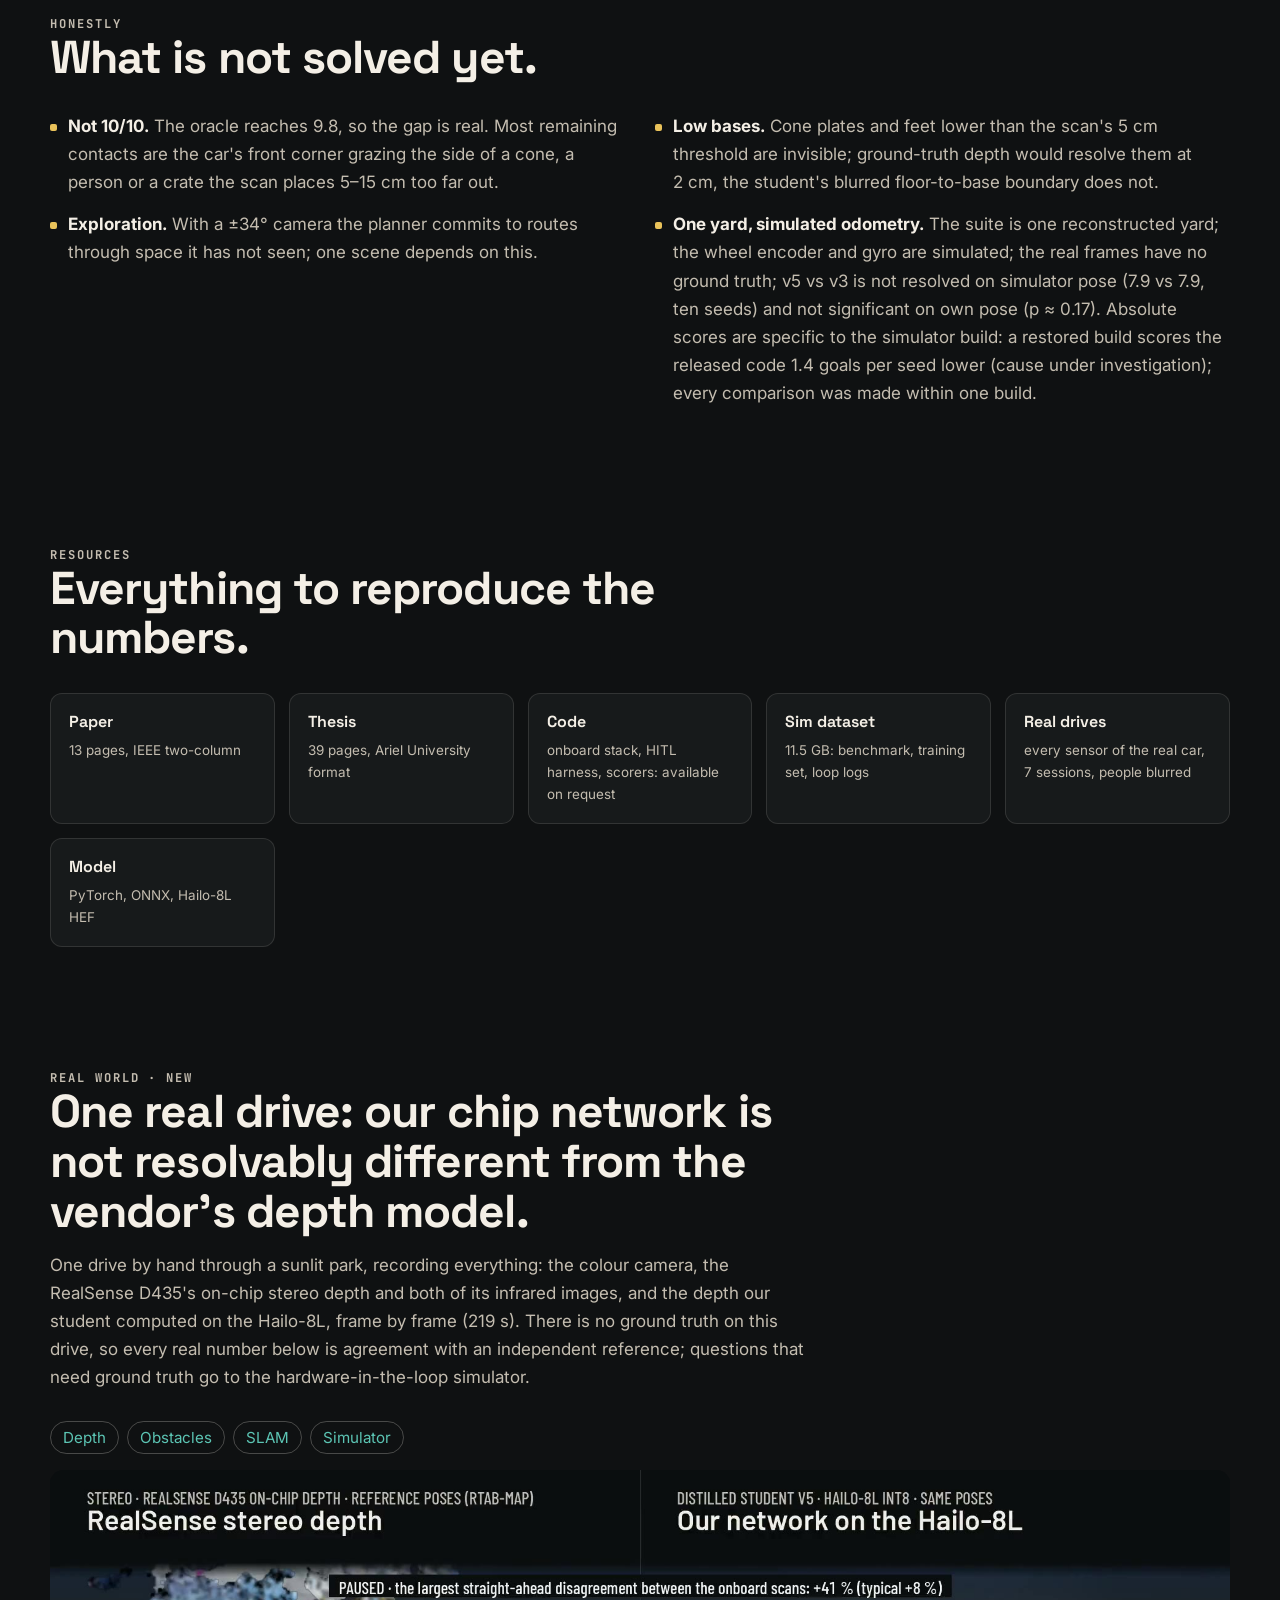
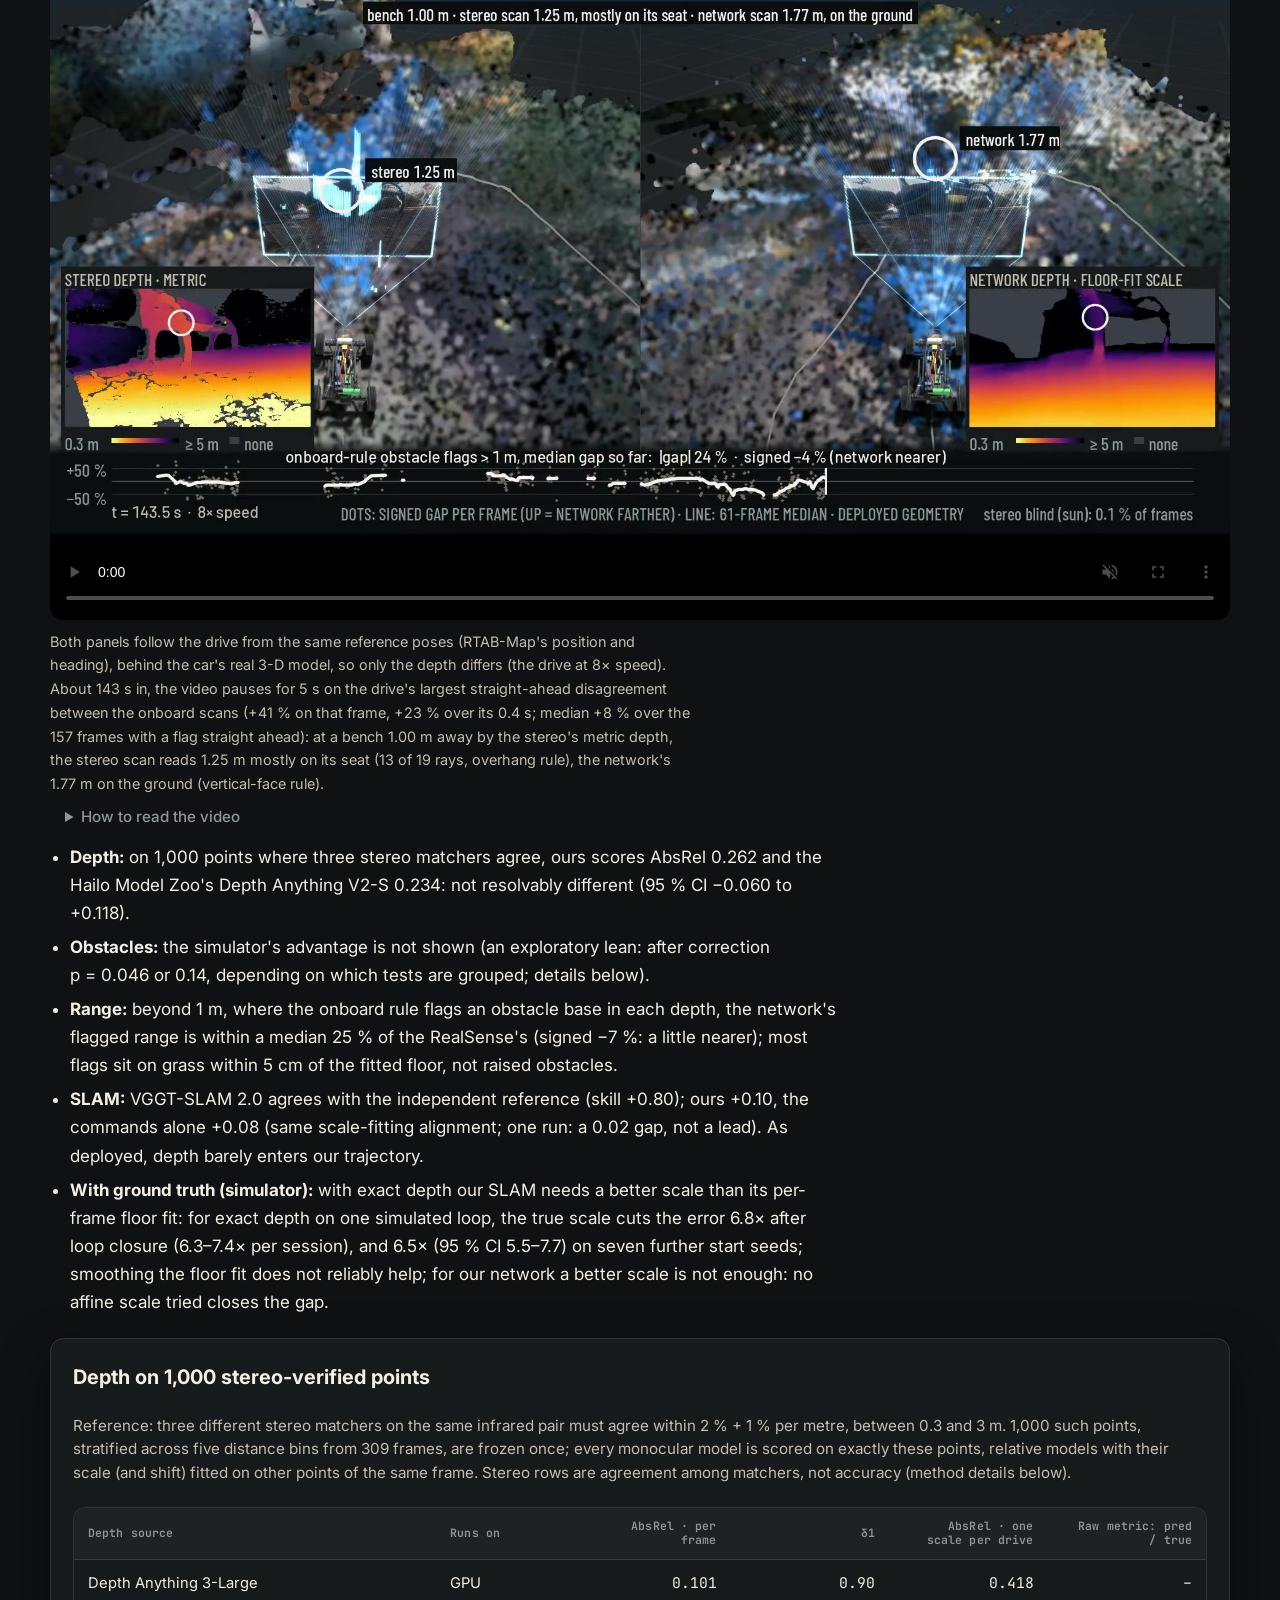
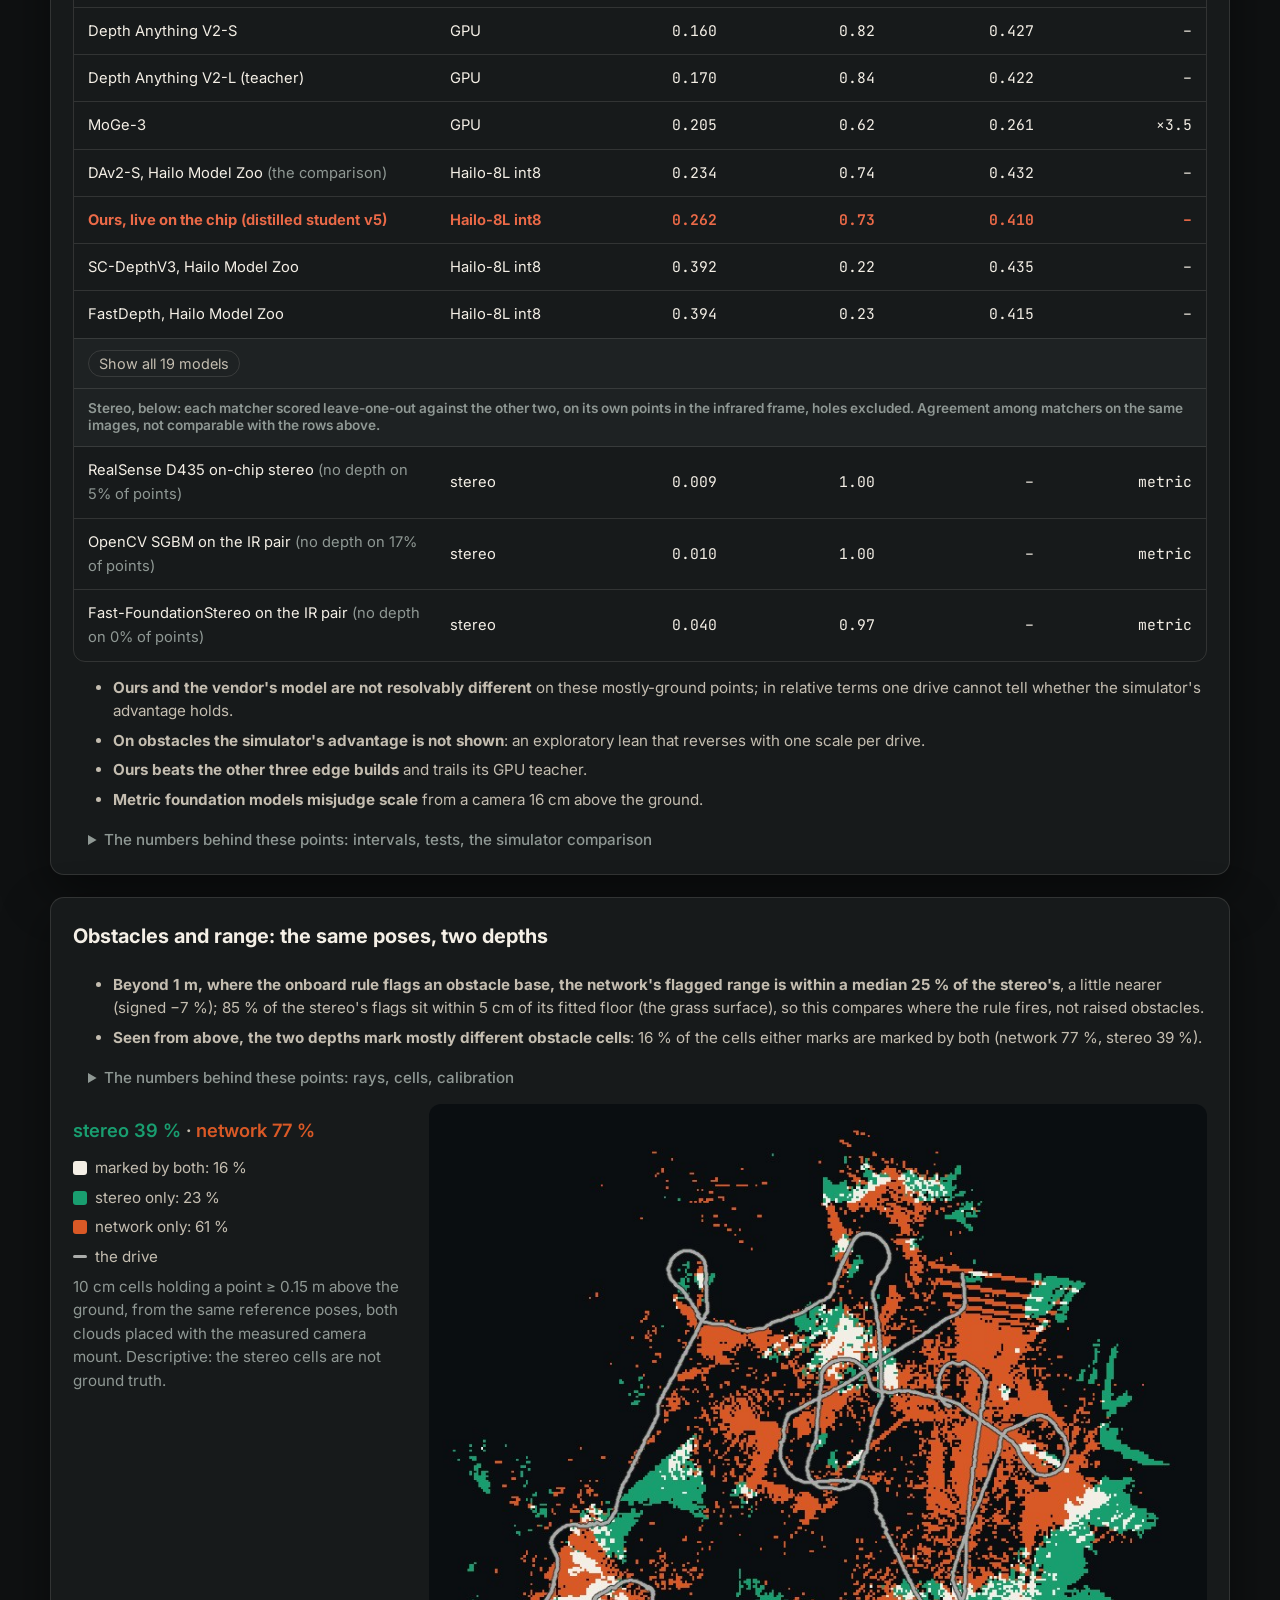
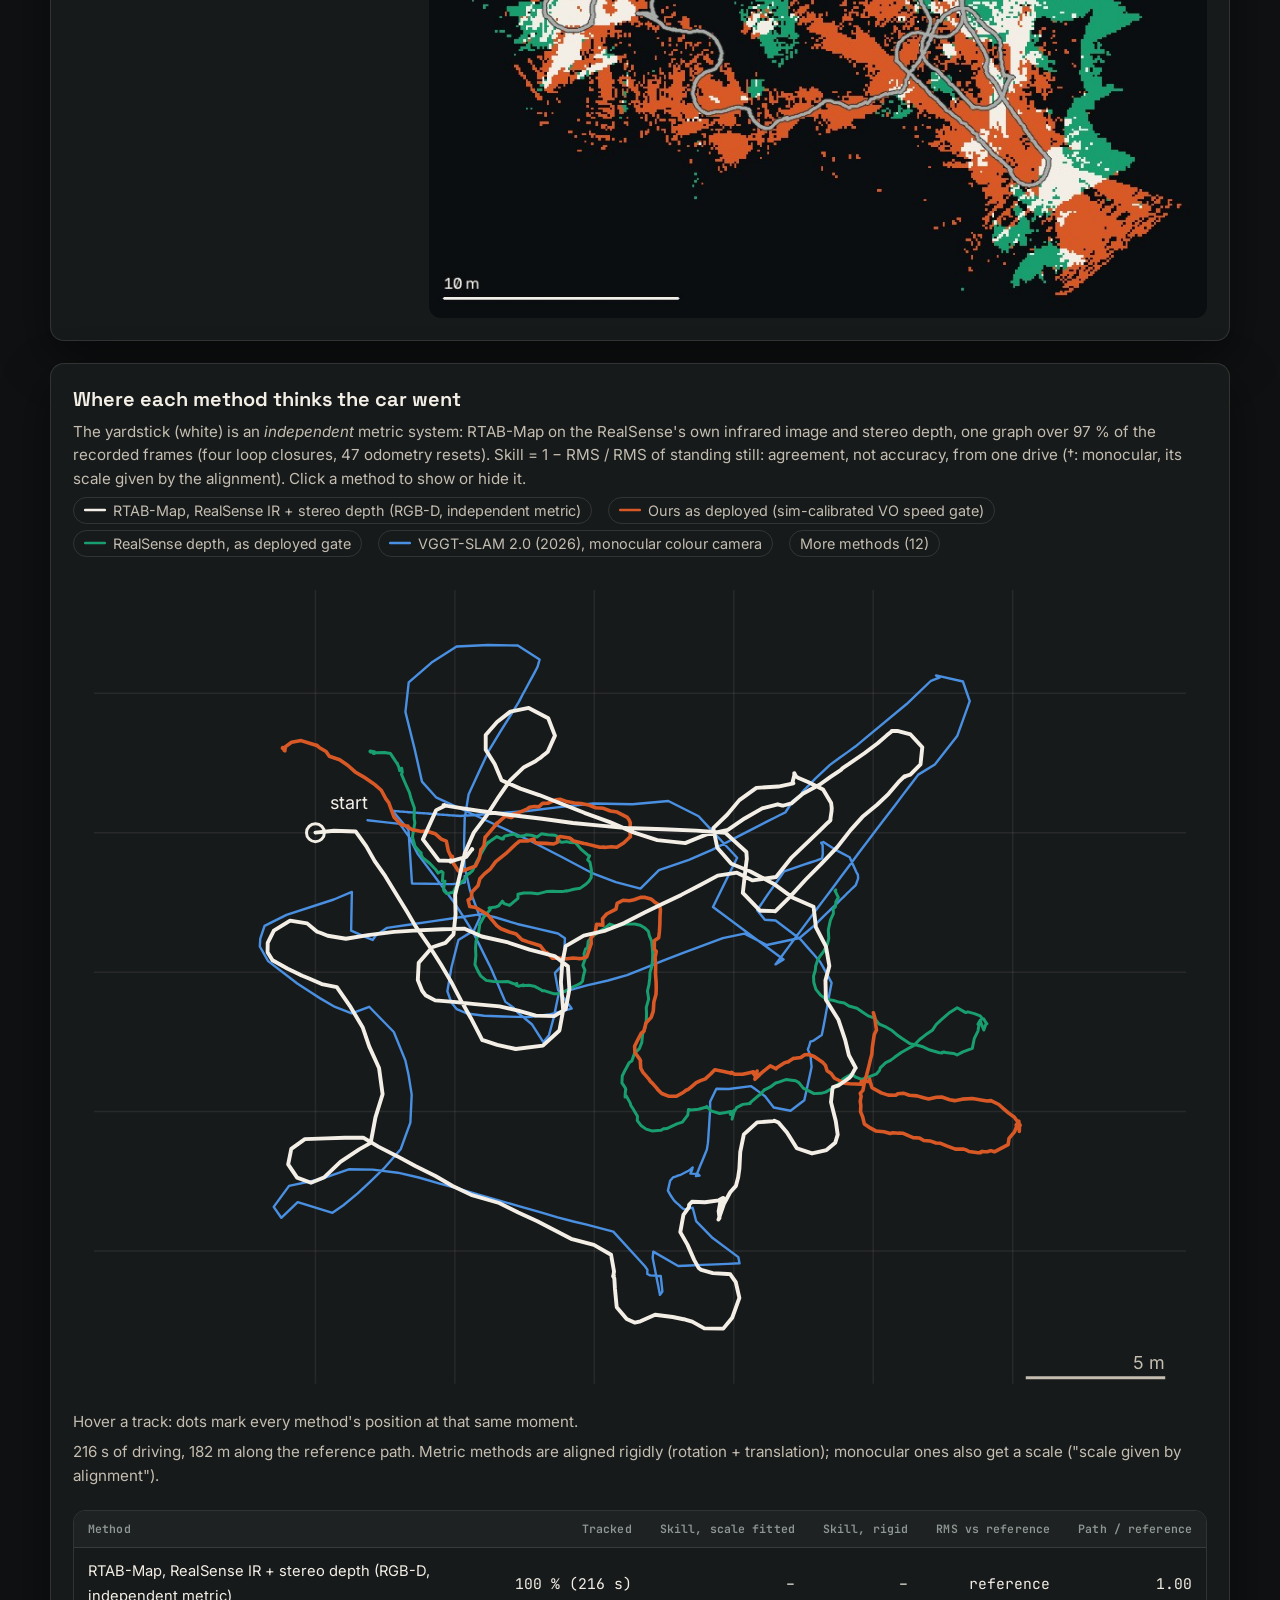
==== commit afa3ac0e: "Site: 70-s promo (+ 9:16 phone cut) under the hero; 'The real car, November 2026' (lab missions, day" ====
--- a/docs/index.html
+++ b/docs/index.html
@@ -33,7 +33,9 @@
     <a href="#demos">Demos</a>
     <a href="#method" class="opt">Method</a>
     <a href="#results">Results</a>
+    <a href="#promo">Video</a>
     <a href="#realworld">Real world</a>
+    <a href="#realcar" class="opt">Real car</a>
     <a href="paper.pdf">Paper</a>
     <a href="https://huggingface.co/datasets/itaimizlish/daniel-yard-depth" class="opt">Data</a>
   </nav>
@@ -57,12 +59,31 @@
       <a class="button" href="thesis.pdf">
         <svg viewBox="0 0 24 24" aria-hidden="true"><path d="M4 4h7a3 3 0 0 1 3 3v13a2.5 2.5 0 0 0-2.5-2.5H4zm16 0h-4a3 3 0 0 0-1.5.4V19a3 3 0 0 1 1.5-.5H20z"/></svg>Thesis</a>
       <a class="button" href="https://huggingface.co/datasets/itaimizlish/daniel-yard-depth">
-        <svg viewBox="0 0 24 24" aria-hidden="true"><path d="M12 3c4.4 0 8 1.3 8 3s-3.6 3-8 3-8-1.3-8-3 3.6-3 8-3zm-8 5.3C5.6 9.5 8.6 10.2 12 10.2s6.4-.7 8-1.9V12c0 1.7-3.6 3-8 3s-8-1.3-8-3zm0 6c1.6 1.2 4.6 1.9 8 1.9s6.4-.7 8-1.9V18c0 1.7-3.6 3-8 3s-8-1.3-8-3z"/></svg>Dataset</a>
+        <svg viewBox="0 0 24 24" aria-hidden="true"><path d="M12 3c4.4 0 8 1.3 8 3s-3.6 3-8 3-8-1.3-8-3 3.6-3 8-3zm-8 5.3C5.6 9.5 8.6 10.2 12 10.2s6.4-.7 8-1.9V12c0 1.7-3.6 3-8 3s-8-1.3-8-3zm0 6c1.6 1.2 4.6 1.9 8 1.9s6.4-.7 8-1.9V18c0 1.7-3.6 3-8 3s-8-1.3-8-3z"/></svg>Sim data</a>
+      <a class="button" href="https://huggingface.co/datasets/itaimizlish/daniel-real-drives">
+        <svg viewBox="0 0 24 24" aria-hidden="true"><path d="M12 3c4.4 0 8 1.3 8 3s-3.6 3-8 3-8-1.3-8-3 3.6-3 8-3zm-8 5.3C5.6 9.5 8.6 10.2 12 10.2s6.4-.7 8-1.9V12c0 1.7-3.6 3-8 3s-8-1.3-8-3zm0 6c1.6 1.2 4.6 1.9 8 1.9s6.4-.7 8-1.9V18c0 1.7-3.6 3-8 3s-8-1.3-8-3z"/></svg>Real drives</a>
       <a class="button" href="https://huggingface.co/itaimizlish/daniel-student-depth">
         <svg viewBox="0 0 24 24" aria-hidden="true"><path d="M12 2 3 7v10l9 5 9-5V7zm0 2.3L18.6 8 12 11.7 5.4 8zM5 9.7l6 3.4v6.6l-6-3.4zm8 10V13l6-3.3v6.6z"/></svg>Model</a>
       <a class="button" href="#cite">BibTeX</a>
     </div>
     <p class="wipe-hint" aria-hidden="true"><span><b>left</b> 4K camera, outdoors</span><span><b>right</b> depth computed on the Hailo-8L, every frame</span></p>
+  </div>
+</section>
+
+<section class="section" id="promo" aria-labelledby="promo-title">
+  <div class="section-heading">
+    <p class="eyebrow">The project in 70 seconds</p>
+    <h2 id="promo-title">From the chip to the car.</h2>
+  </div>
+  <div class="video-grid">
+    <article class="video-card feature">
+      <video controls playsinline muted preload="metadata" poster="assets/media/promo_poster.jpg"><source src="assets/media/promo.mp4" type="video/mp4"></video>
+      <div class="video-copy"><span class="tag g">Silent, captioned</span>
+        <h3>DANIEL, start to finish</h3>
+        <p>The chip, the network distilled for it, the stack it drives, the hardware-in-the-loop test, the hand-driven park drive, the
+          first autonomous lab missions and a night drive. Every number on screen is the paper's or the run logs'.
+          <a href="assets/media/promo_phone.mp4">Phone version (9:16)</a>.</p></div>
+    </article>
   </div>
 </section>
 
@@ -287,7 +308,8 @@
     <a class="res" href="paper.pdf"><b>Paper</b><span>13 pages, IEEE two-column</span></a>
     <a class="res" href="thesis.pdf"><b>Thesis</b><span>39 pages, Ariel University format</span></a>
     <div class="res"><b>Code</b><span>onboard stack, HITL harness, scorers: available on request</span></div>
-    <a class="res" href="https://huggingface.co/datasets/itaimizlish/daniel-yard-depth"><b>Dataset</b><span>11.5 GB: benchmark, training set, loop logs</span></a>
+    <a class="res" href="https://huggingface.co/datasets/itaimizlish/daniel-yard-depth"><b>Sim dataset</b><span>11.5 GB: benchmark, training set, loop logs</span></a>
+    <a class="res" href="https://huggingface.co/datasets/itaimizlish/daniel-real-drives"><b>Real drives</b><span>every sensor of the real car, 7 sessions, people blurred</span></a>
     <a class="res" href="https://huggingface.co/itaimizlish/daniel-student-depth"><b>Model</b><span>PyTorch, ONNX, Hailo-8L HEF</span></a>
   </div>
 </section>
@@ -650,6 +672,39 @@
   </details>
 </section>
 
+<section class="section" id="realcar" aria-labelledby="realcar-title">
+  <div class="section-heading">
+    <p class="eyebrow">The real car, November 2026</p>
+    <h2 id="realcar-title">First autonomous missions, a night drive, and every recording open.</h2>
+    <p class="lead">The Pi 5 + Hailo-8L stack on the Traxxas, with a RealSense D435 recording every stream beside it. The car has no wheel
+      encoder or gyro, so its pose is camera-only (the paper's own-pose results use a simulated encoder and gyro). These
+      runs are exploratory: they are not part of the paper's tables.</p>
+  </div>
+  <div class="video-grid">
+    <article class="video-card">
+      <video controls playsinline muted preload="none" poster="assets/media/lab_missions_poster.jpg"><source src="assets/media/lab_missions.mp4" type="video/mp4"></video>
+      <div class="video-copy"><span class="tag c">Autonomous · lab · 19 Nov</span>
+        <h3>Ten goal missions in a cluttered lab</h3>
+        <p>Map and dead-end memory live on the Pi. One mission arrived (0.39&nbsp;m from the goal by the car's own pose estimate, after 22.5&nbsp;s), three timed out
+          after 60&nbsp;s of driving, five were cancelled or replaced by a new goal (two before moving), one ended in a manual override. The recording showed the network seeing a near
+          obstacle the stereo does not on about 11&nbsp;% of near frames; a stereo veto and a stuck-reverse guard came out of it.
+          Shown at 4&times;, people blurred.</p></div>
+    </article>
+    <article class="video-card">
+      <video controls playsinline muted preload="none" poster="assets/media/night_vs_day_poster.jpg"><source src="assets/media/night_vs_day.mp4" type="video/mp4"></video>
+      <div class="video-copy"><span class="tag">Day vs night · same park</span>
+        <h3>At night the stereo still ranges; the camera network does not</h3>
+        <p>The D435's active stereo still ranges 85&nbsp;% of the view at night; our RGB network loses the scene, and the onboard
+          scan fires within 1&nbsp;m on 91&nbsp;% of night frames against 46&nbsp;% by day (another route; the stereo fires on 93&ndash;100&nbsp;%). One night drive, exploratory:
+          drive the RGB stack in daylight.</p></div>
+    </article>
+  </div>
+  <div class="resources" style="margin-top:22px">
+    <a class="res" href="https://huggingface.co/datasets/itaimizlish/daniel-real-drives"><b>Every real recording</b><span>7 REC ALL sessions: colour, stereo depth, both IR, the Hailo output and every command, people blurred</span></a>
+    <a class="res" href="https://huggingface.co/datasets/itaimizlish/daniel-real-drives/tree/main/cockpit"><b>Cockpit logs</b><span>129 runs over 5 days: brain, camera pose, 20 Hz commands, mission state</span></a>
+  </div>
+</section>
+
 <section class="section" id="cite" aria-labelledby="cite-title">
   <div class="section-heading"><p class="eyebrow">Citation</p><h2 id="cite-title">BibTeX</h2></div>
   <div class="bib">
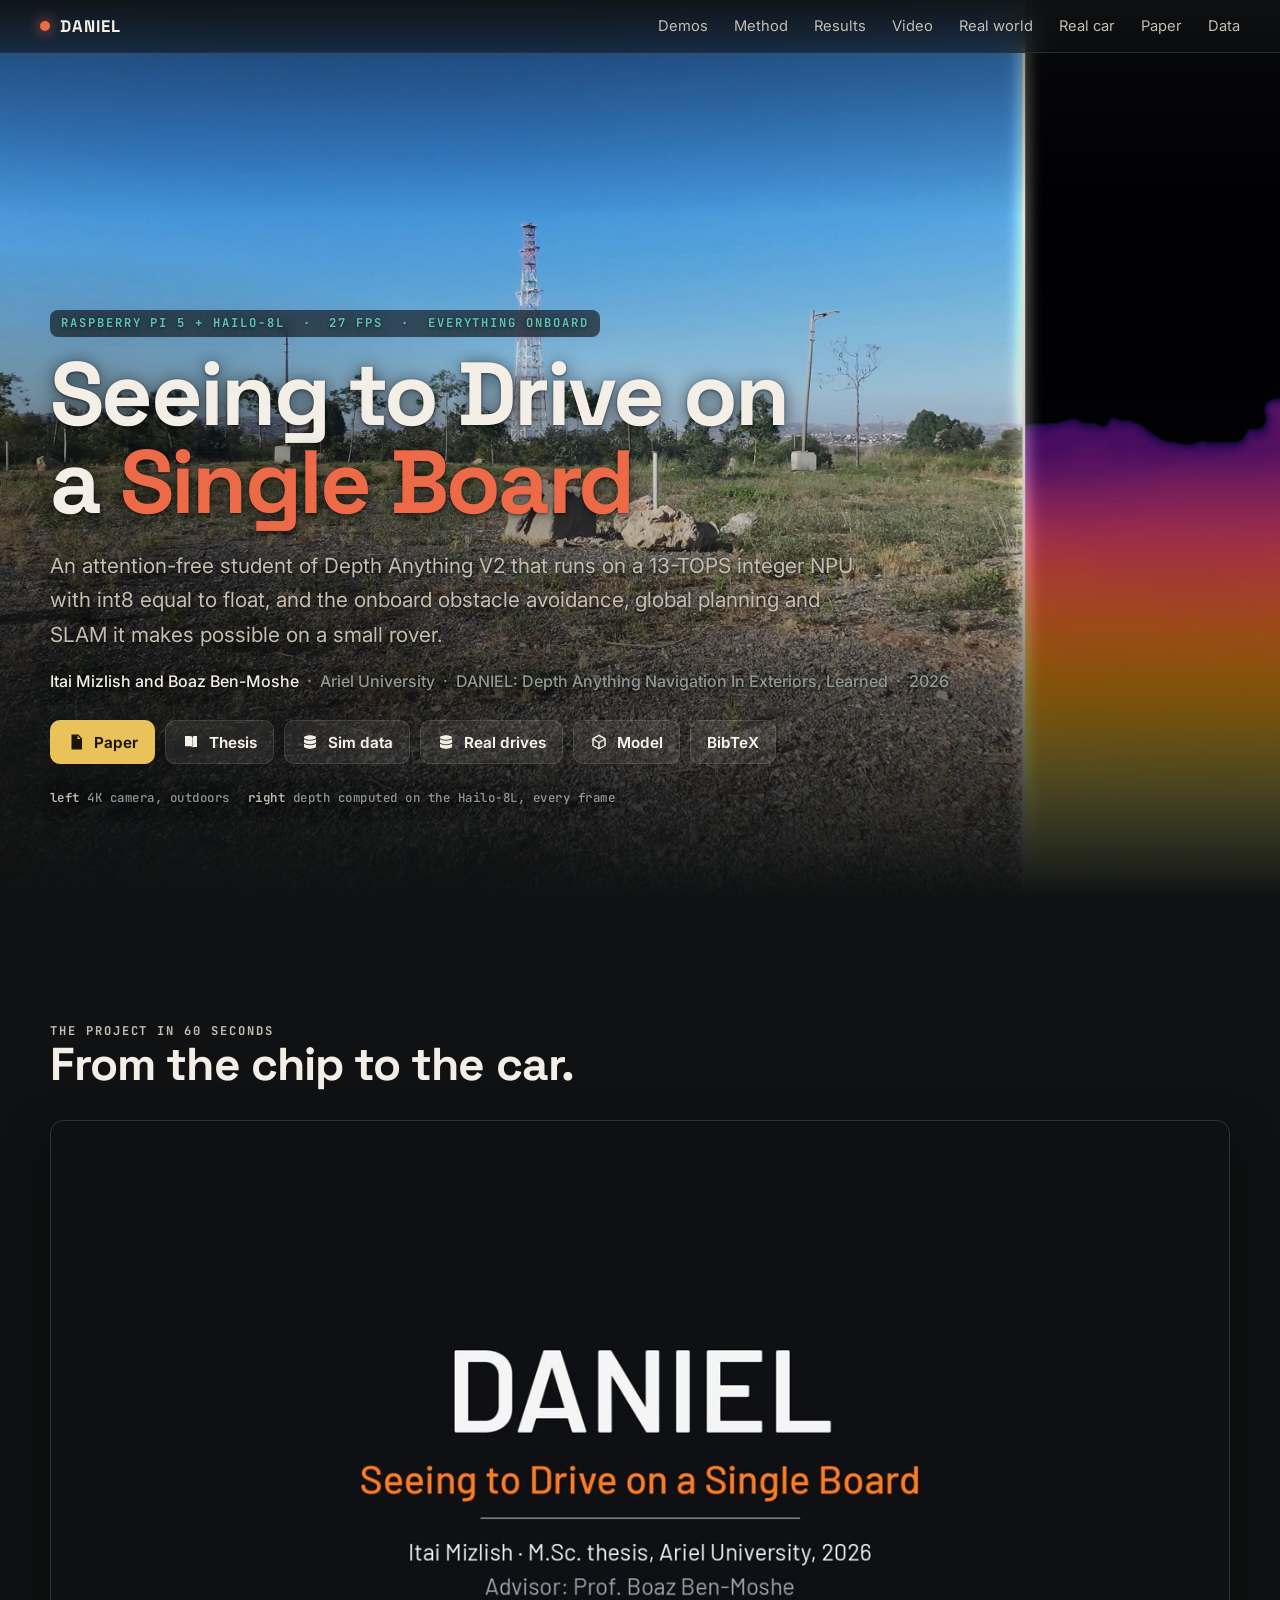
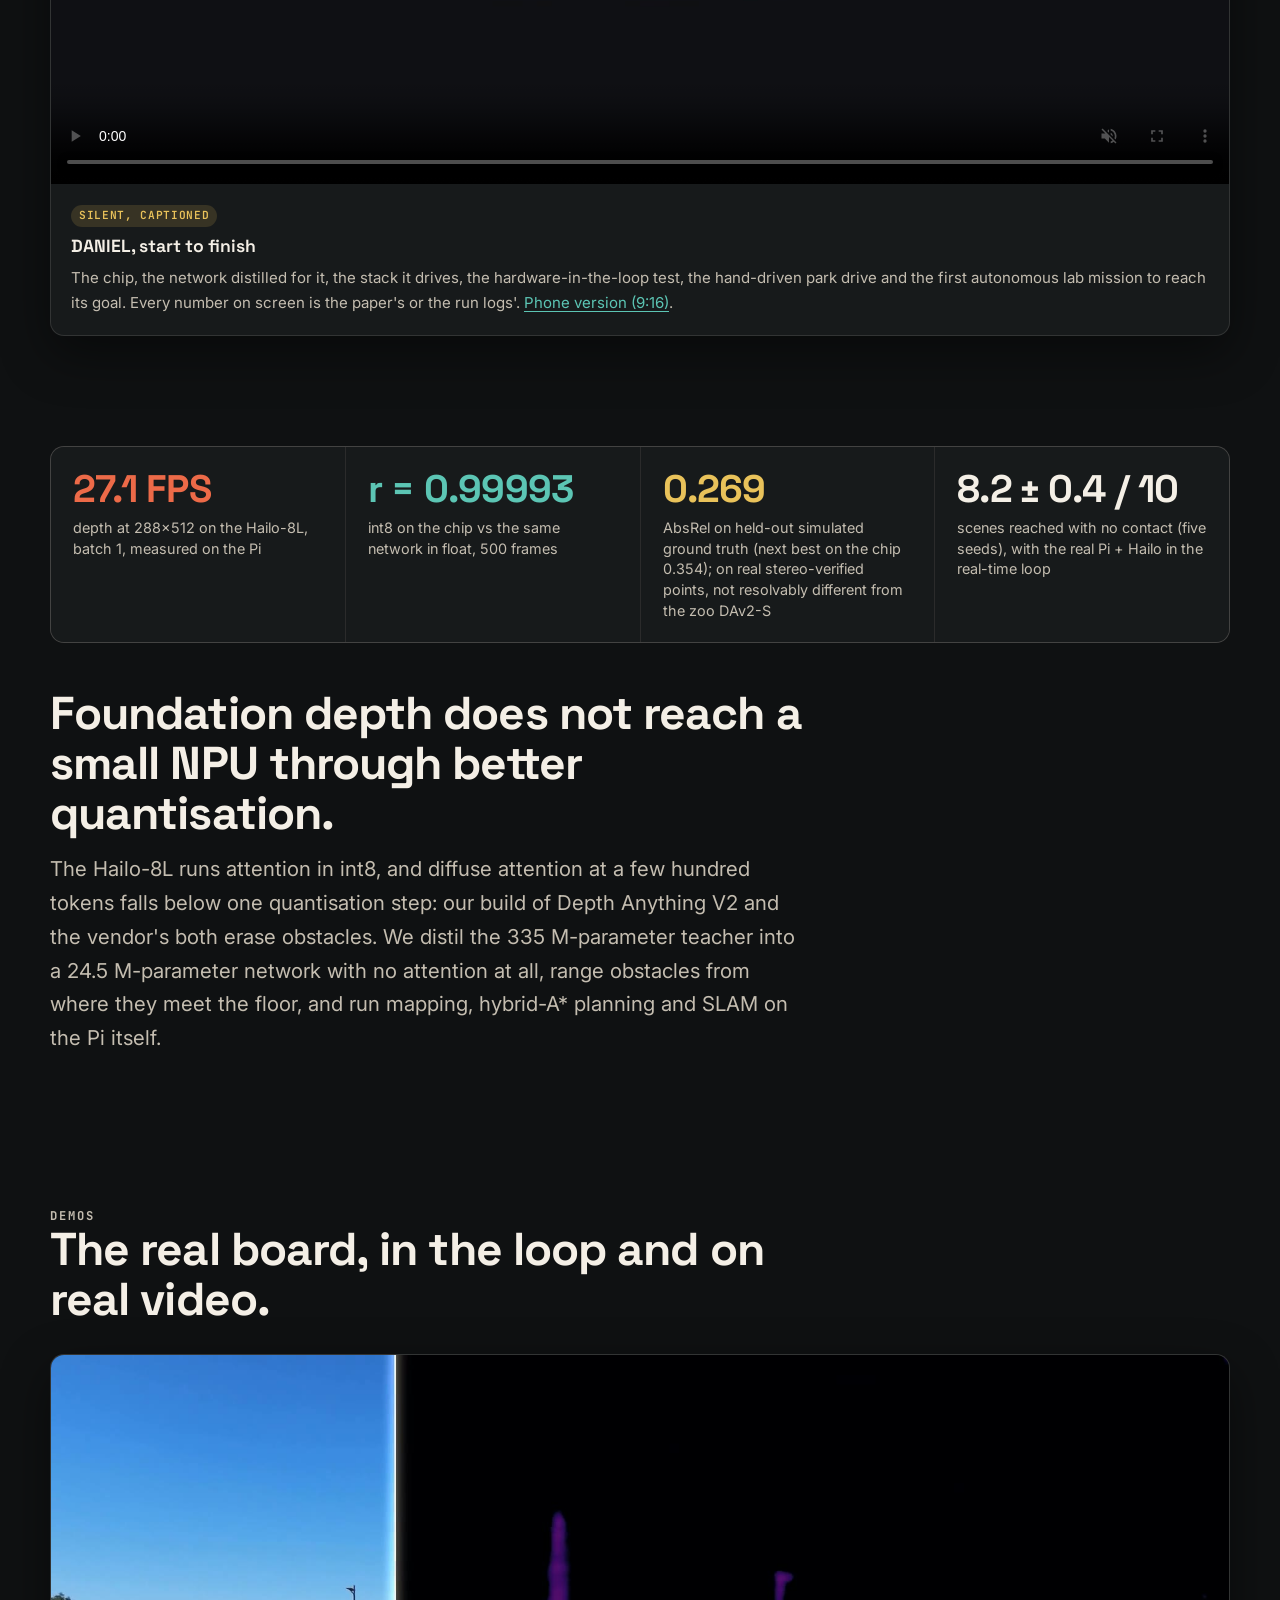
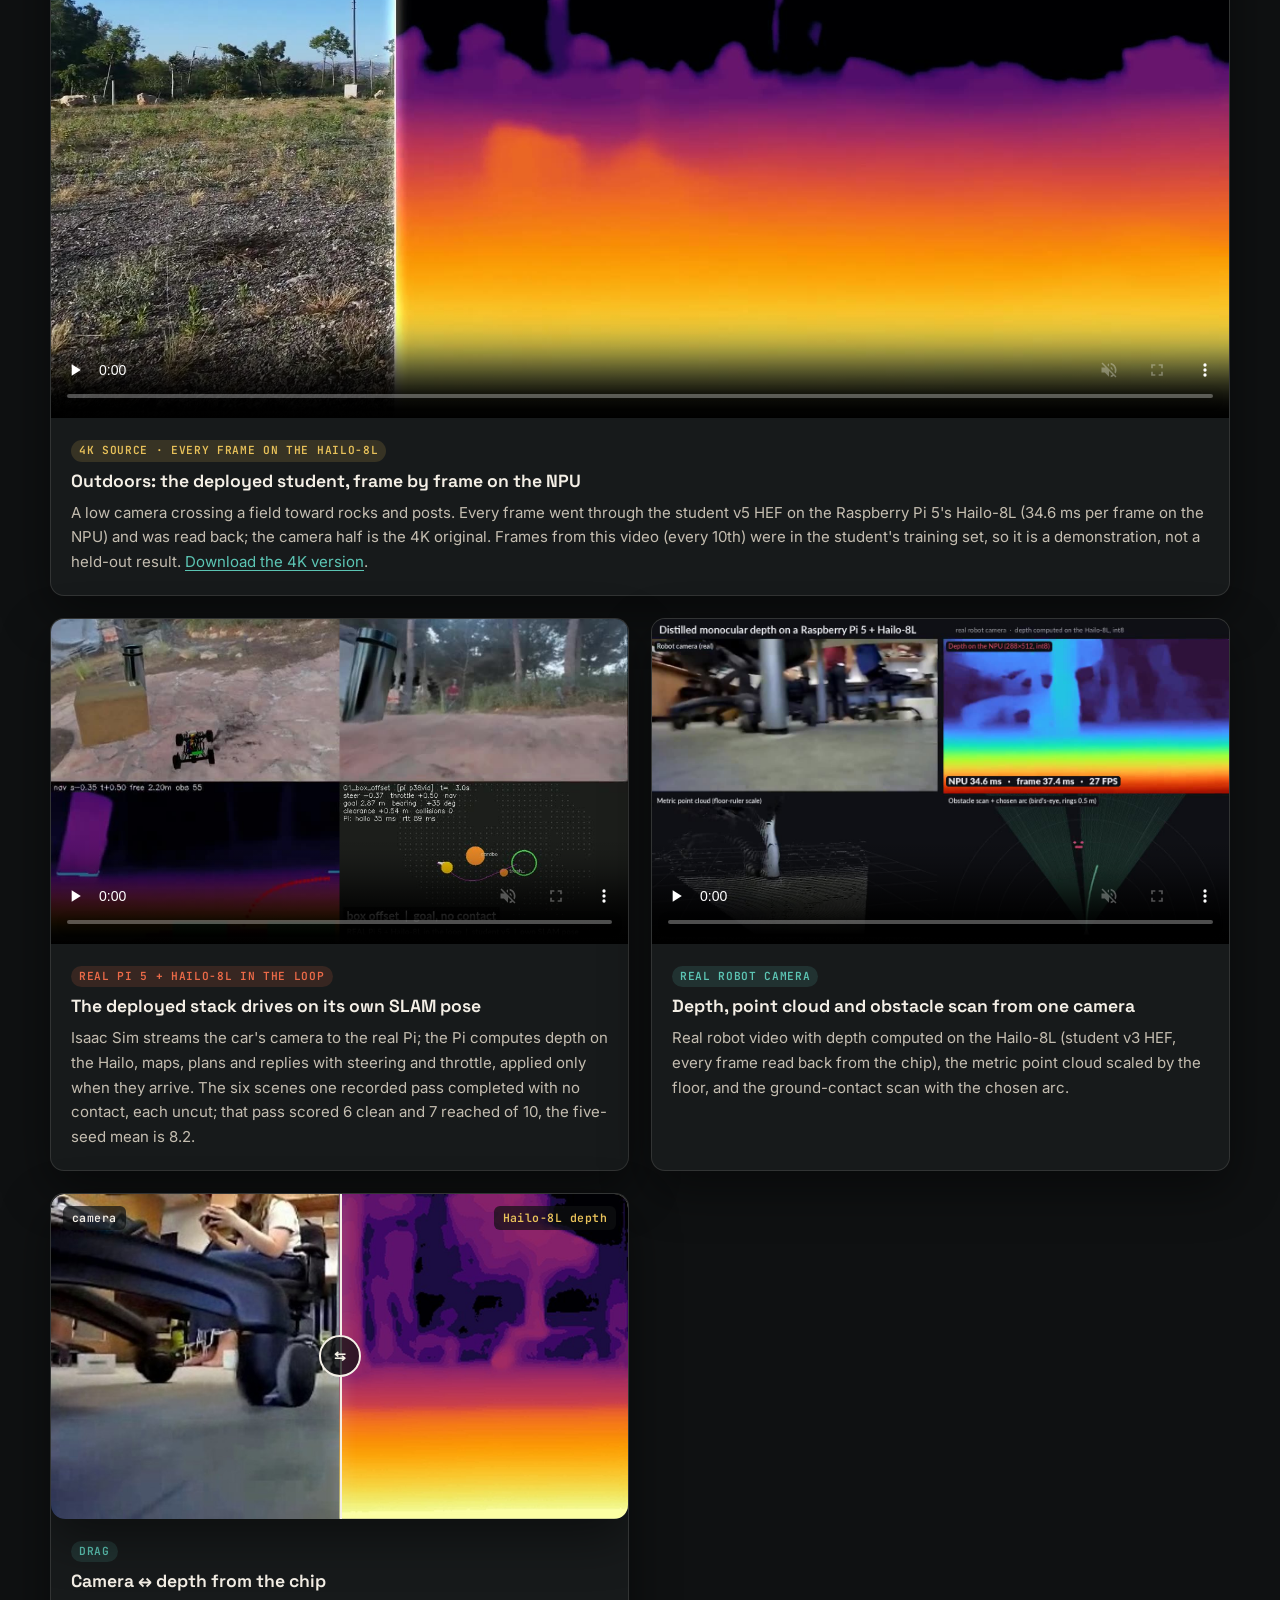
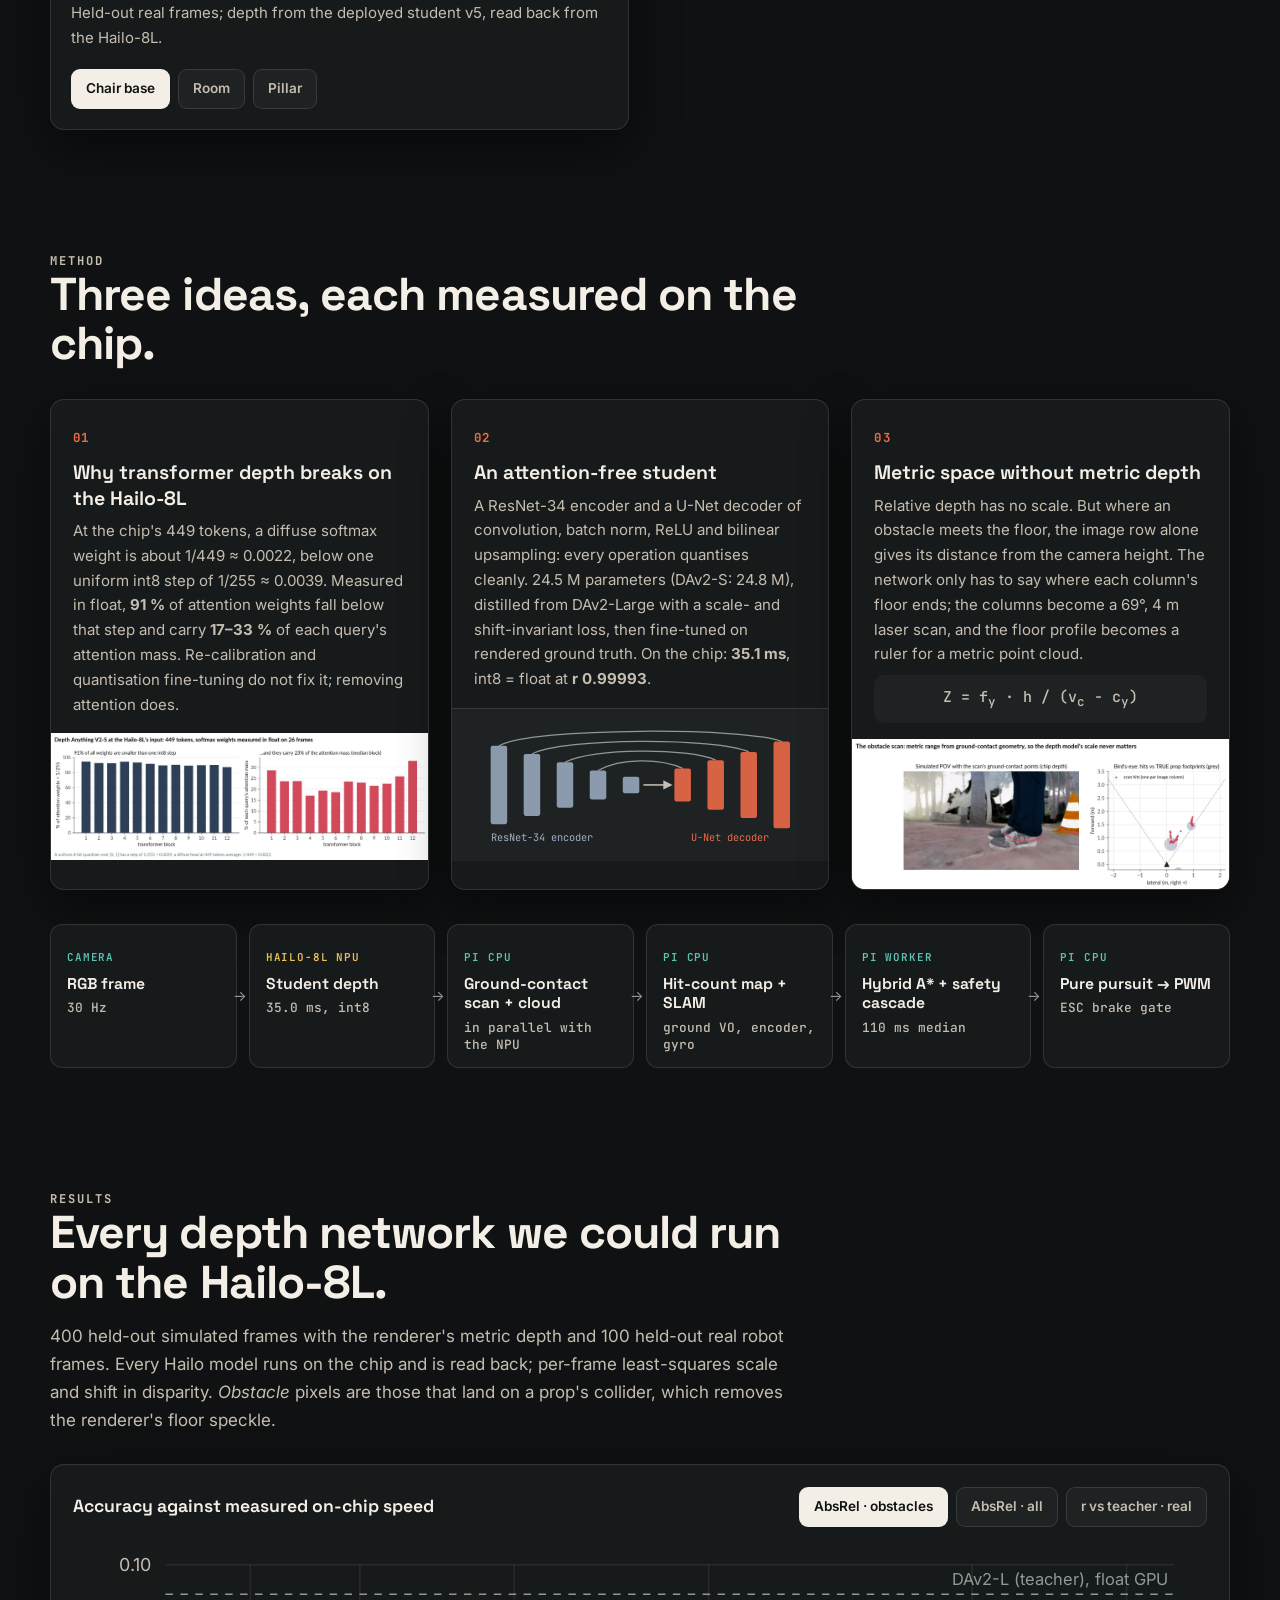
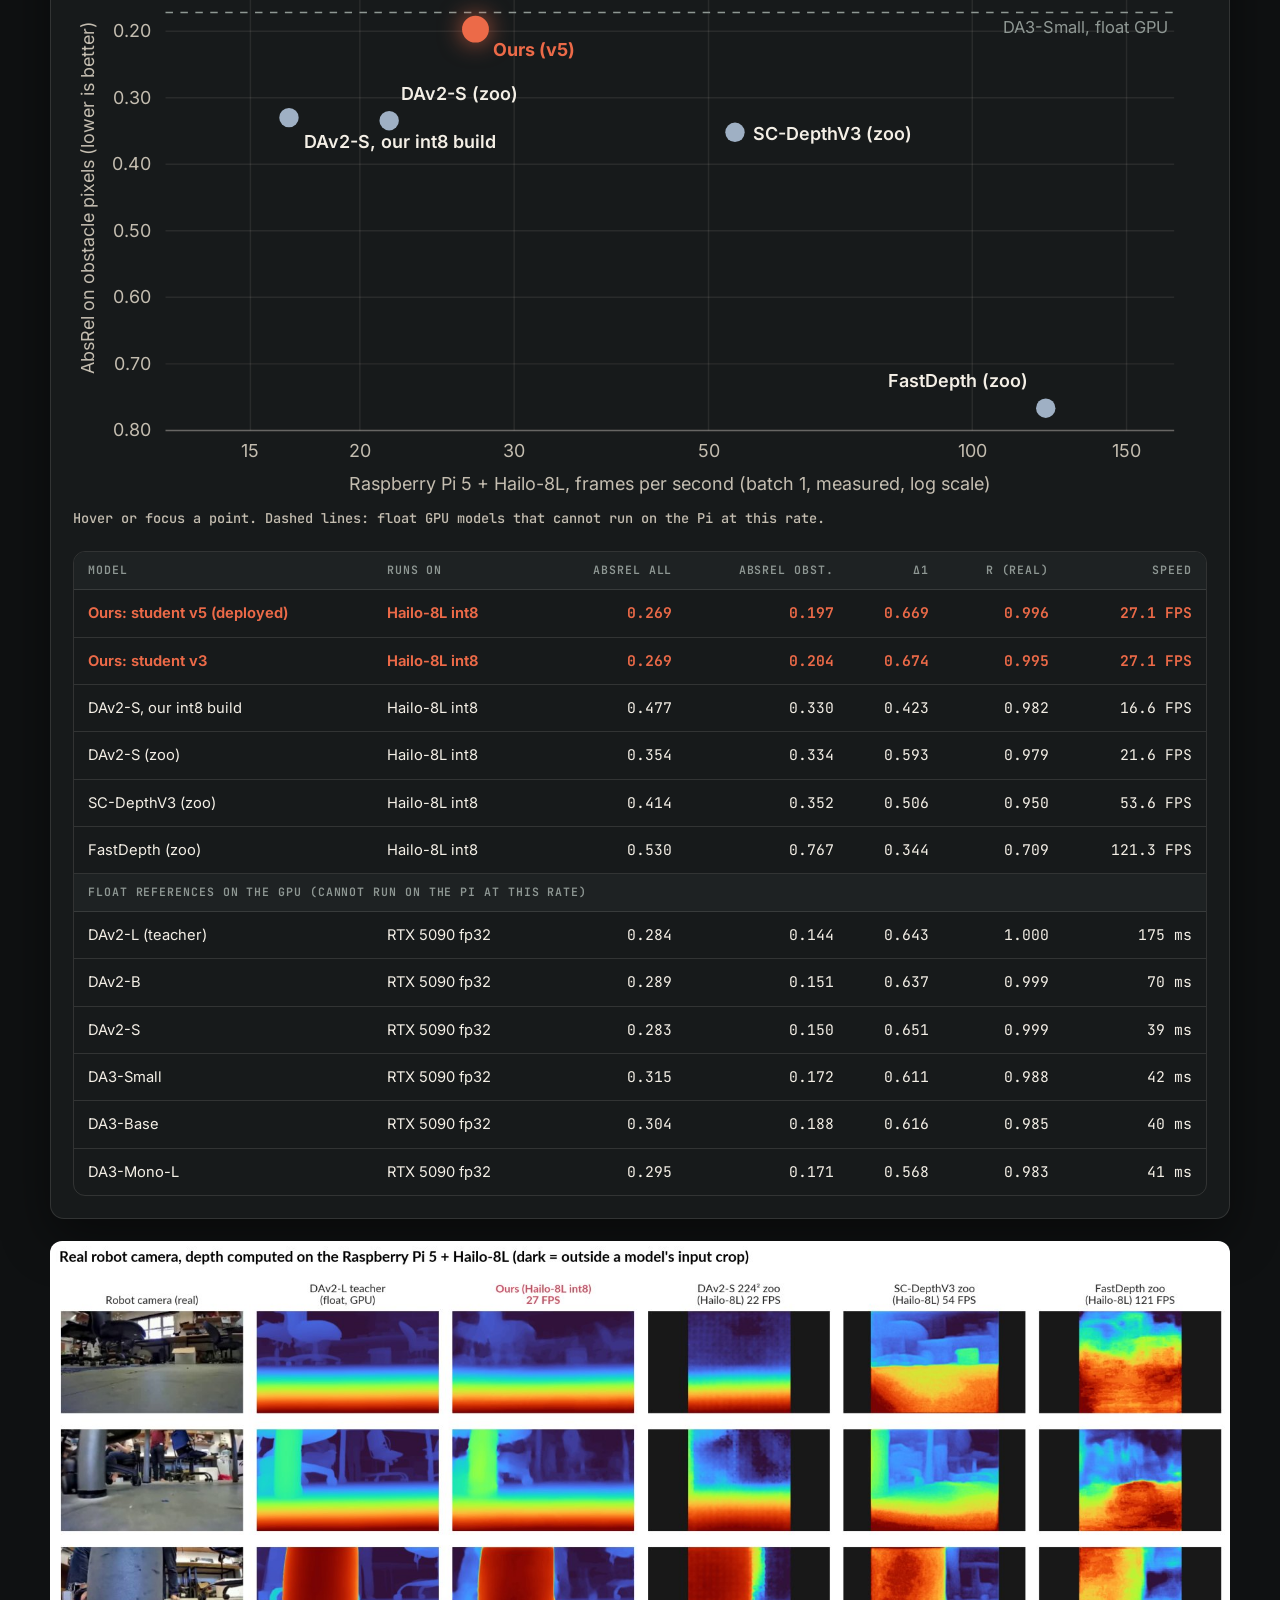
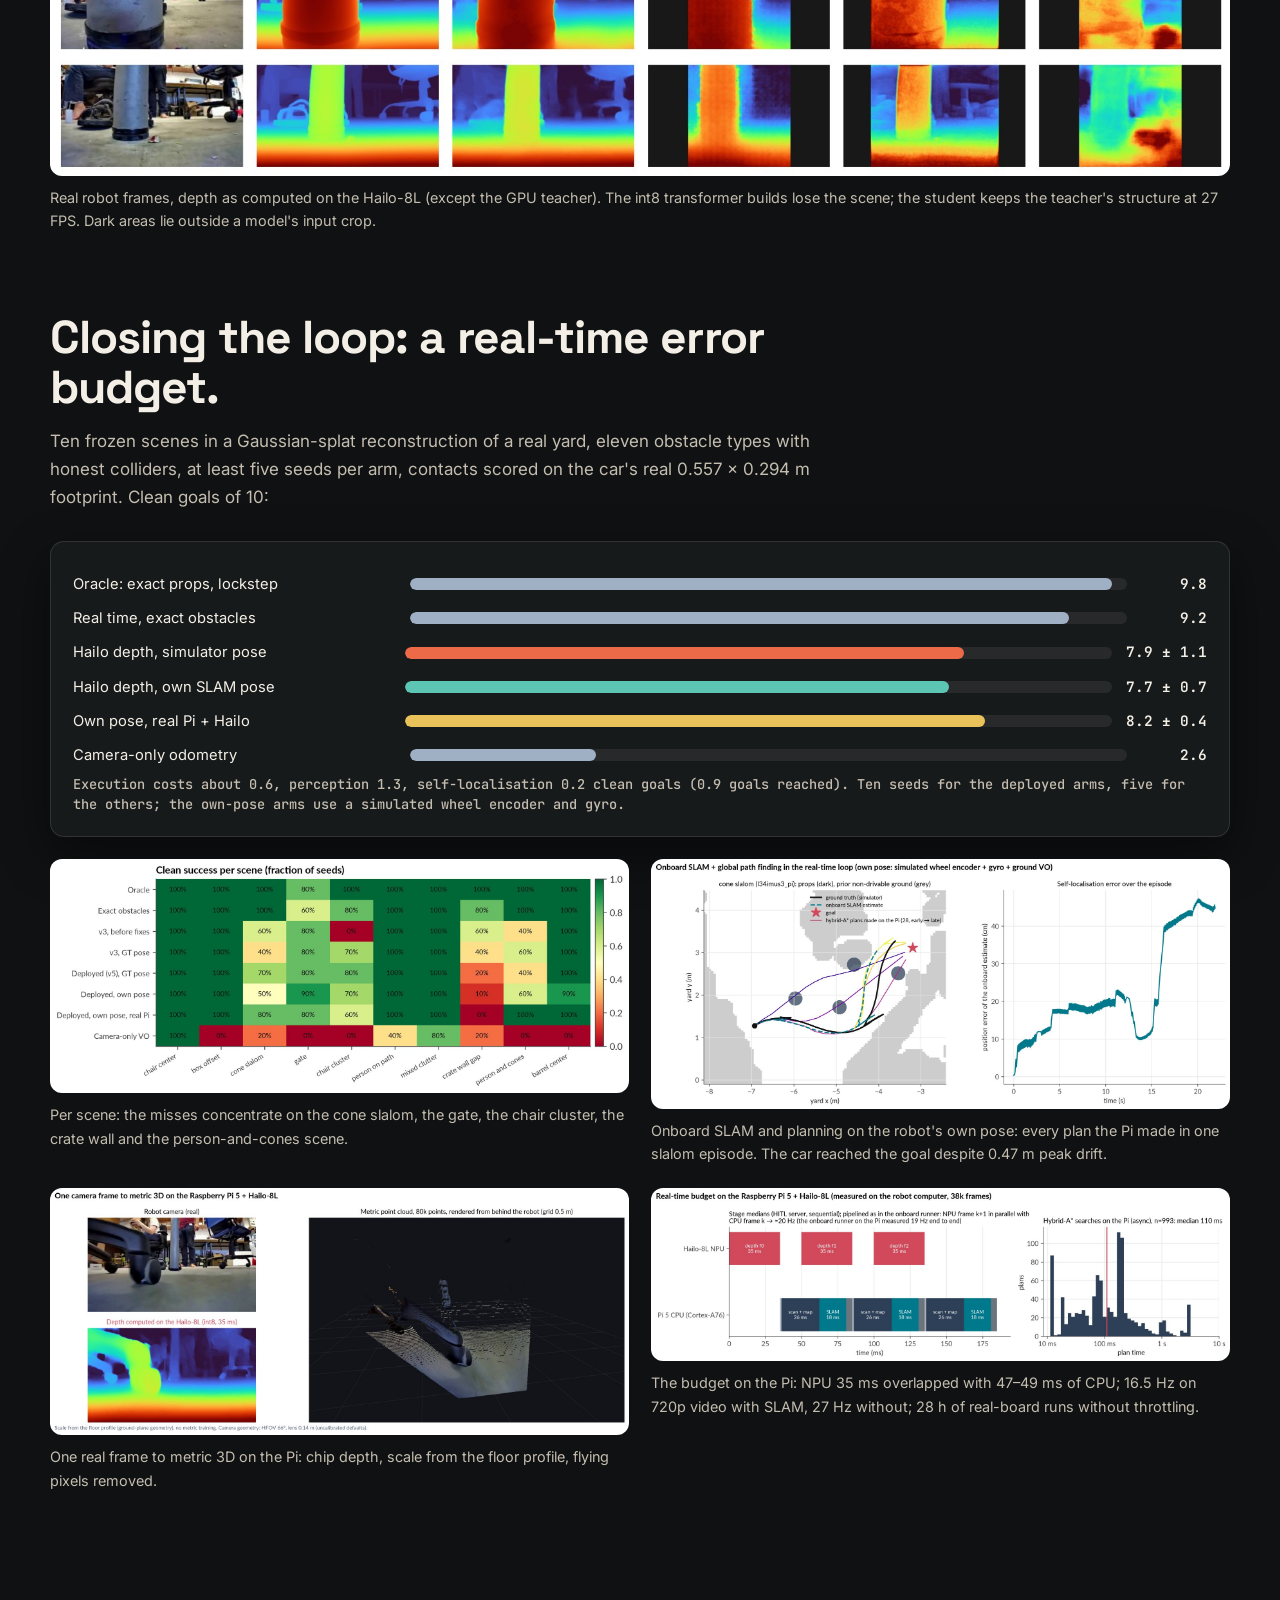
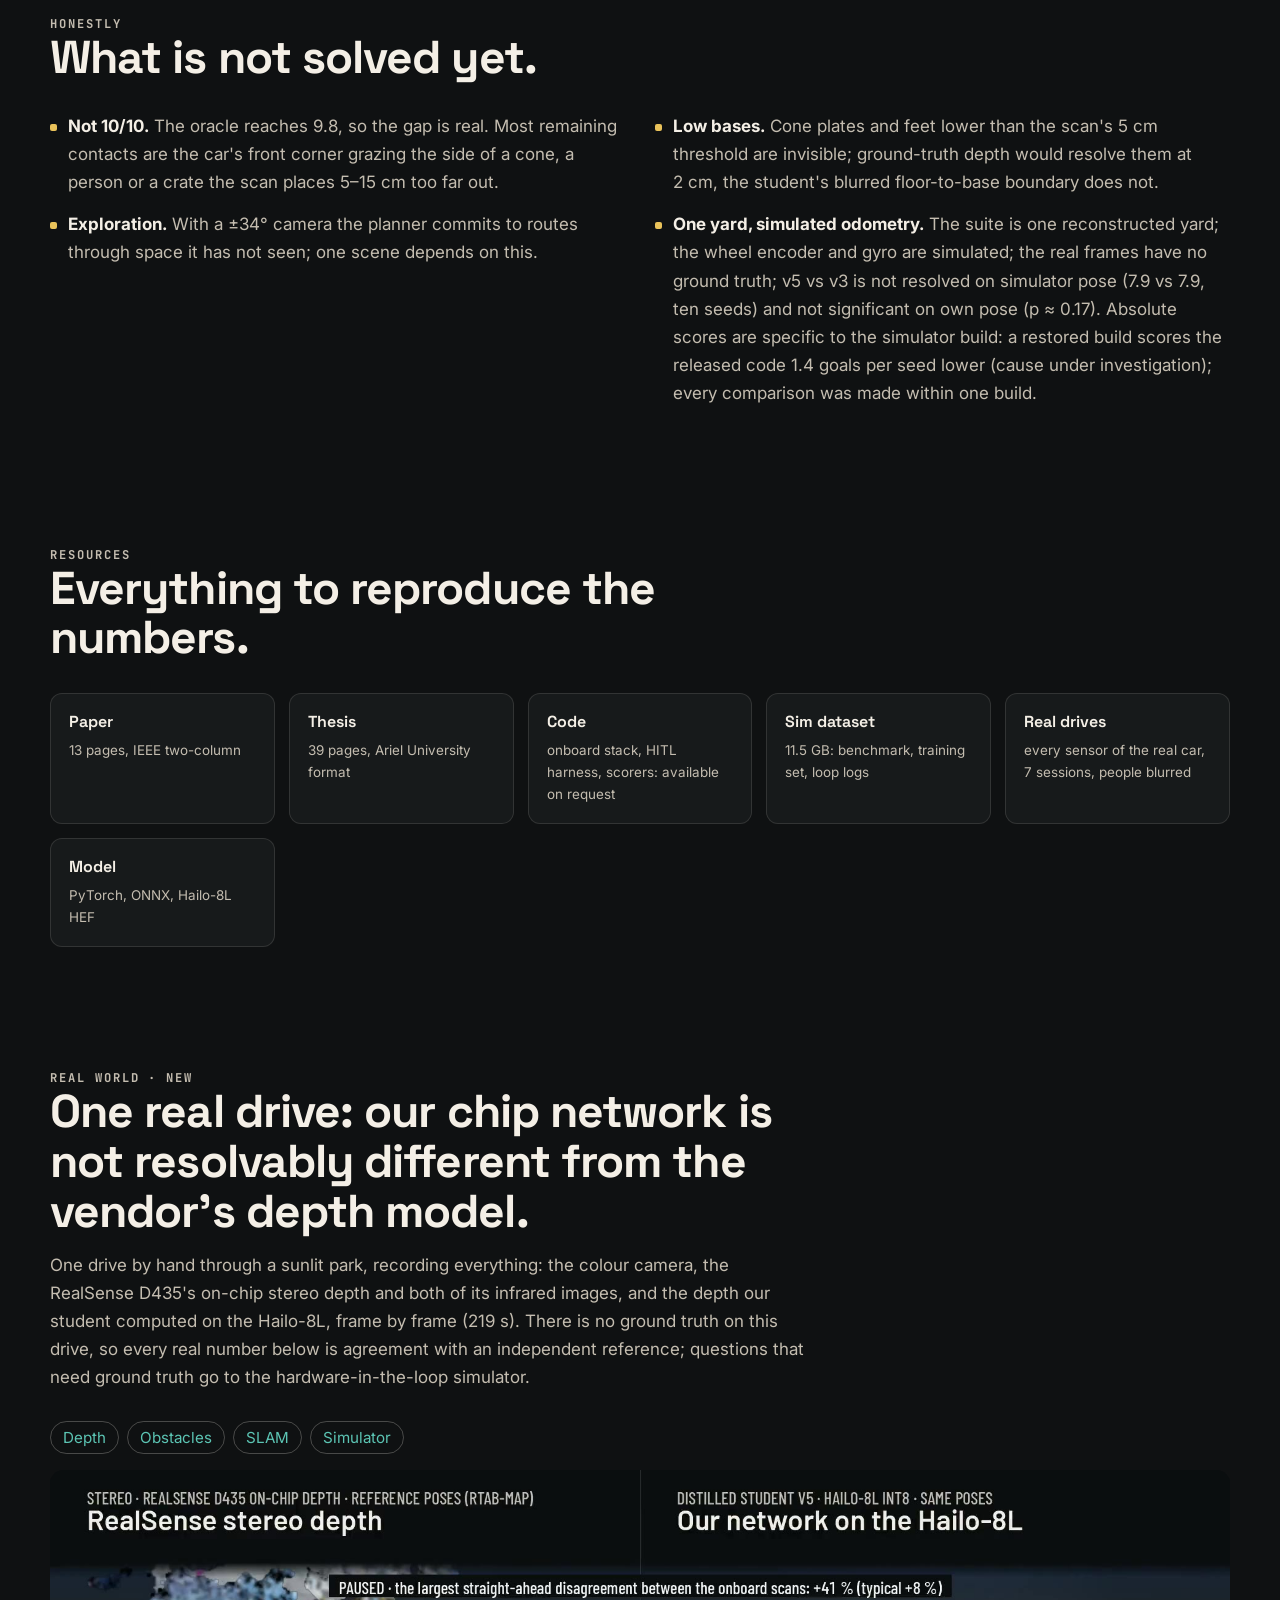
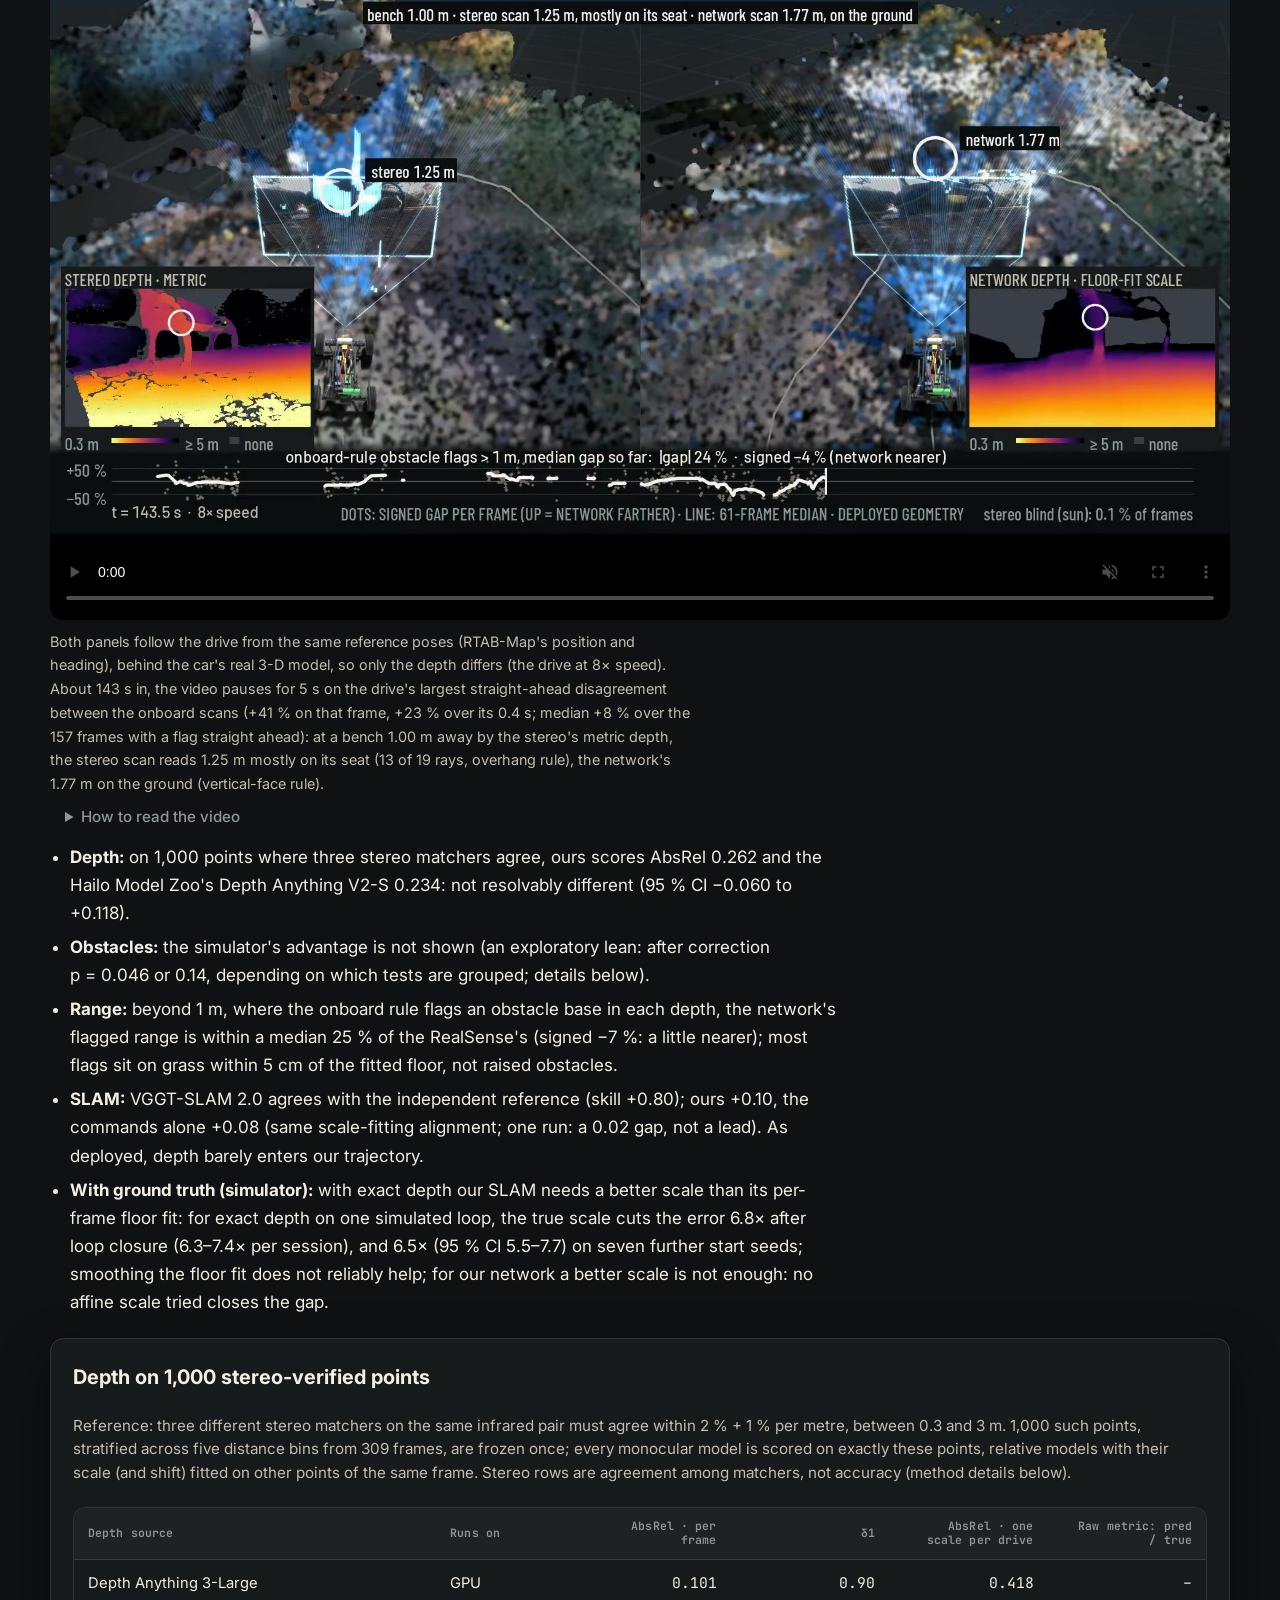
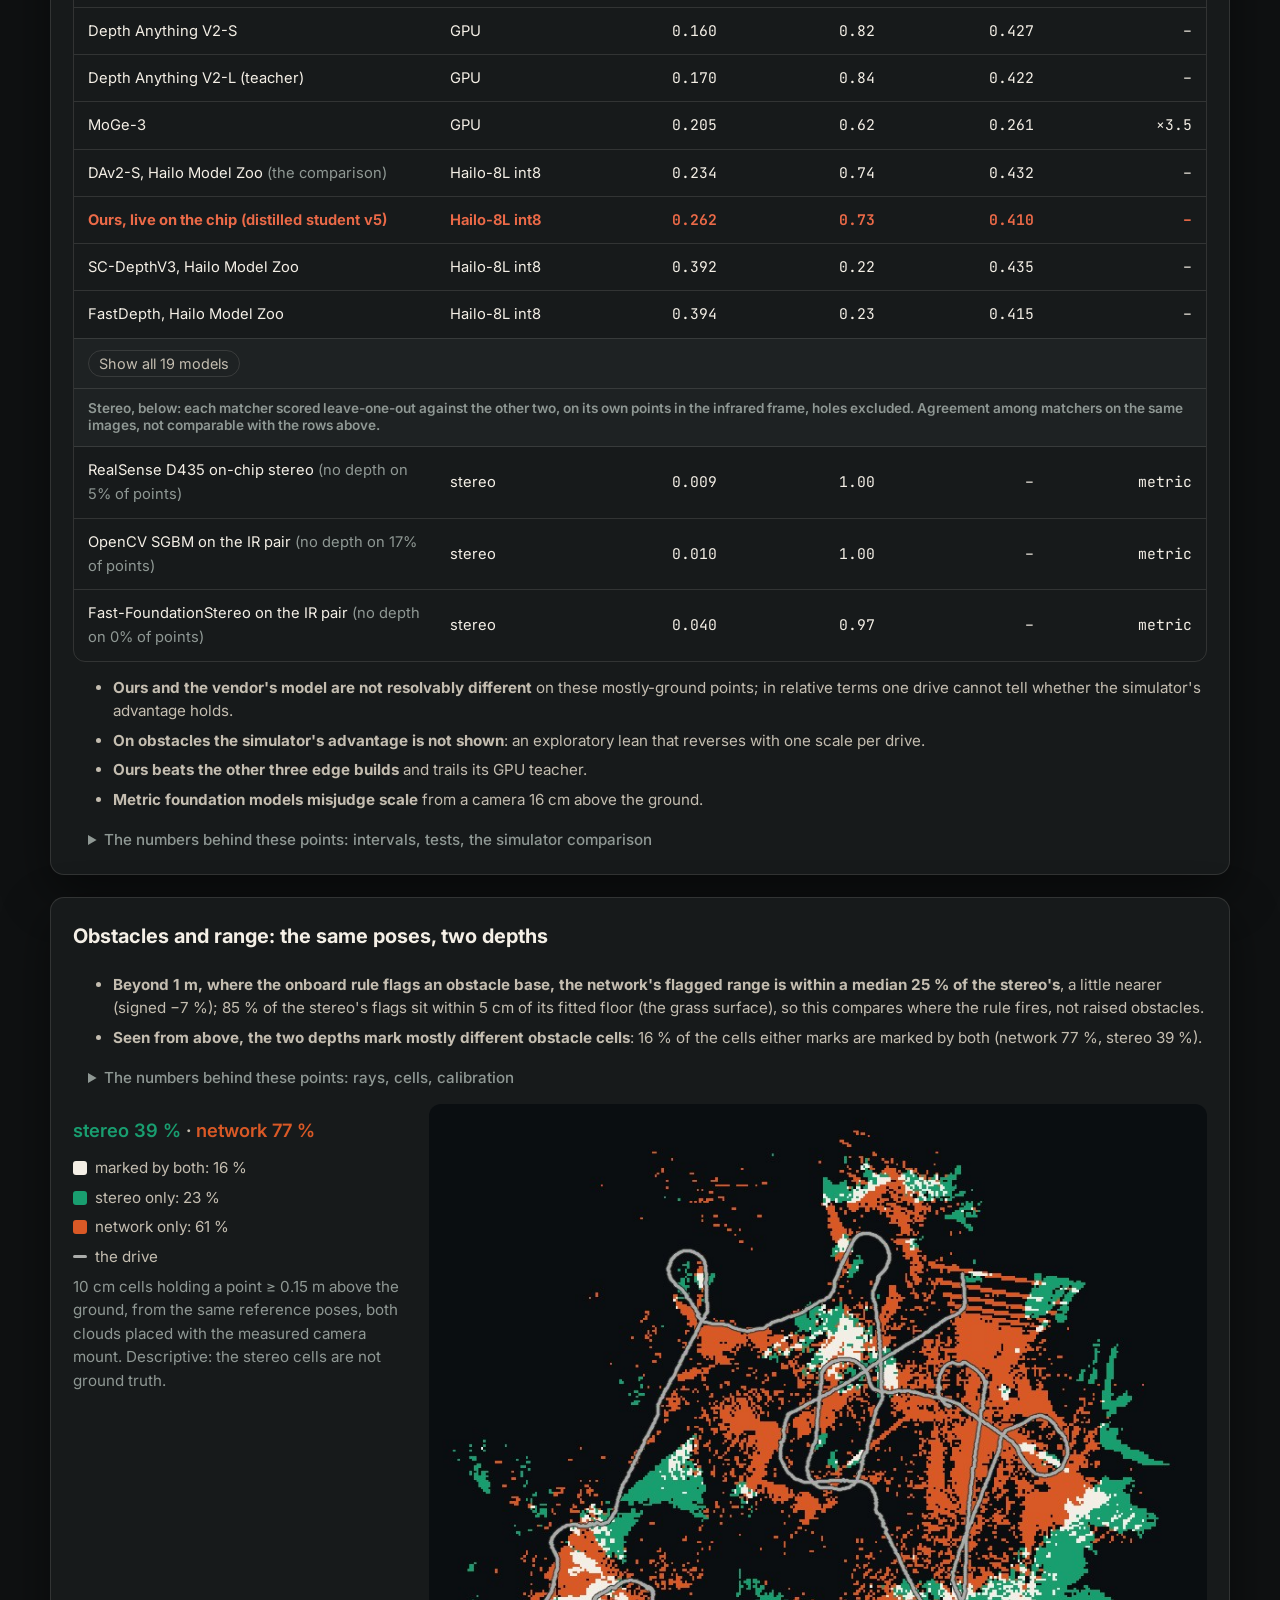
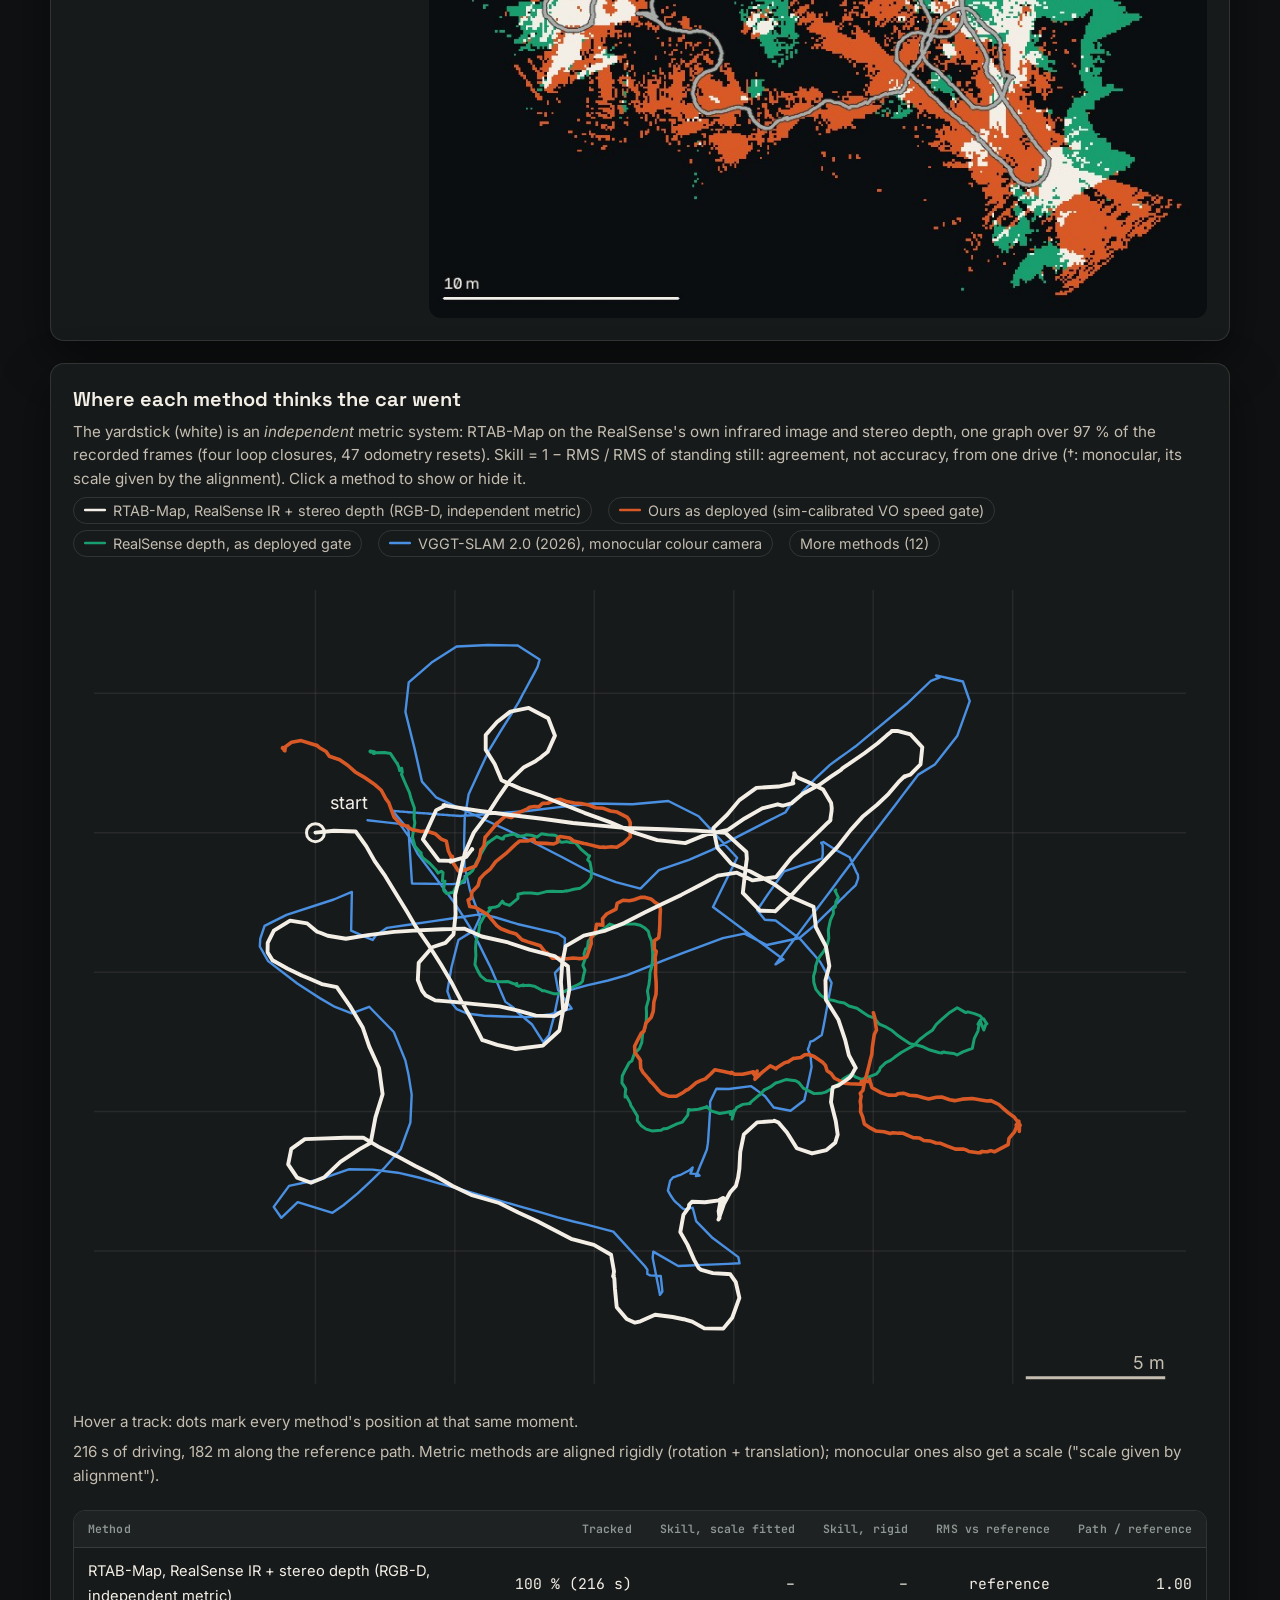
==== commit 94af45c1: "Site videos: only the good stuff - Park drive: SLAM part is now four monocular methods racing on the" ====
--- a/docs/index.html
+++ b/docs/index.html
@@ -72,7 +72,7 @@
 
 <section class="section" id="promo" aria-labelledby="promo-title">
   <div class="section-heading">
-    <p class="eyebrow">The project in 70 seconds</p>
+    <p class="eyebrow">The project in 60 seconds</p>
     <h2 id="promo-title">From the chip to the car.</h2>
   </div>
   <div class="video-grid">
@@ -80,8 +80,8 @@
       <video controls playsinline muted preload="metadata" poster="assets/media/promo_poster.jpg"><source src="assets/media/promo.mp4" type="video/mp4"></video>
       <div class="video-copy"><span class="tag g">Silent, captioned</span>
         <h3>DANIEL, start to finish</h3>
-        <p>The chip, the network distilled for it, the stack it drives, the hardware-in-the-loop test, the hand-driven park drive, the
-          first autonomous lab missions and a night drive. Every number on screen is the paper's or the run logs'.
+        <p>The chip, the network distilled for it, the stack it drives, the hardware-in-the-loop test, the hand-driven park drive and
+          the first autonomous lab mission to reach its goal. Every number on screen is the paper's or the run logs'.
           <a href="assets/media/promo_phone.mp4">Phone version (9:16)</a>.</p></div>
     </article>
   </div>
@@ -132,13 +132,6 @@
         <h3>Depth, point cloud and obstacle scan from one camera</h3>
         <p>Real robot video with depth computed on the Hailo-8L (student v3 HEF, every frame read back from the chip), the metric
           point cloud scaled by the floor, and the ground-contact scan with the chosen arc.</p></div>
-    </article>
-    <article class="video-card">
-      <video controls playsinline muted preload="none" poster="assets/media/real_pi_reel_poster.jpg"><source src="assets/media/real_pi_reel.mp4" type="video/mp4"></video>
-      <div class="video-copy"><span class="tag g">All ten scenes</span>
-        <h3>A full real-board pass, failures included</h3>
-        <p>Every scene of the same pass, labelled with its outcome on the car's real footprint: chairs, a cone slalom, a barrel
-          gate, people, mixed clutter and a crate wall, with timeouts where they happened.</p></div>
     </article>
     <article class="video-card" aria-labelledby="cmp-title">
       <div class="compare" id="compare" style="--pos:50%">
@@ -675,28 +668,21 @@
 <section class="section" id="realcar" aria-labelledby="realcar-title">
   <div class="section-heading">
     <p class="eyebrow">The real car, November 2026</p>
-    <h2 id="realcar-title">First autonomous missions, a night drive, and every recording open.</h2>
+    <h2 id="realcar-title">First autonomous missions, and every recording open.</h2>
     <p class="lead">The Pi 5 + Hailo-8L stack on the Traxxas, with a RealSense D435 recording every stream beside it. The car has no wheel
       encoder or gyro, so its pose is camera-only (the paper's own-pose results use a simulated encoder and gyro). These
       runs are exploratory: they are not part of the paper's tables.</p>
   </div>
   <div class="video-grid">
-    <article class="video-card">
+    <article class="video-card feature">
       <video controls playsinline muted preload="none" poster="assets/media/lab_missions_poster.jpg"><source src="assets/media/lab_missions.mp4" type="video/mp4"></video>
       <div class="video-copy"><span class="tag c">Autonomous · lab · 19 Nov</span>
         <h3>Ten goal missions in a cluttered lab</h3>
         <p>Map and dead-end memory live on the Pi. One mission arrived (0.39&nbsp;m from the goal by the car's own pose estimate, after 22.5&nbsp;s), three timed out
           after 60&nbsp;s of driving, five were cancelled or replaced by a new goal (two before moving), one ended in a manual override. The recording showed the network seeing a near
           obstacle the stereo does not on about 11&nbsp;% of near frames; a stereo veto and a stuck-reverse guard came out of it.
-          Shown at 4&times;, people blurred.</p></div>
-    </article>
-    <article class="video-card">
-      <video controls playsinline muted preload="none" poster="assets/media/night_vs_day_poster.jpg"><source src="assets/media/night_vs_day.mp4" type="video/mp4"></video>
-      <div class="video-copy"><span class="tag">Day vs night · same park</span>
-        <h3>At night the stereo still ranges; the camera network does not</h3>
-        <p>The D435's active stereo still ranges 85&nbsp;% of the view at night; our RGB network loses the scene, and the onboard
-          scan fires within 1&nbsp;m on 91&nbsp;% of night frames against 46&nbsp;% by day (another route; the stereo fires on 93&ndash;100&nbsp;%). One night drive, exploratory:
-          drive the RGB stack in daylight.</p></div>
+          The video keeps only the autonomous forward driving (idle time and dead-end back-outs cut; the clock shows each jump),
+          starting with the mission that arrived. Shown at 2&times;, people blurred.</p></div>
     </article>
   </div>
   <div class="resources" style="margin-top:22px">
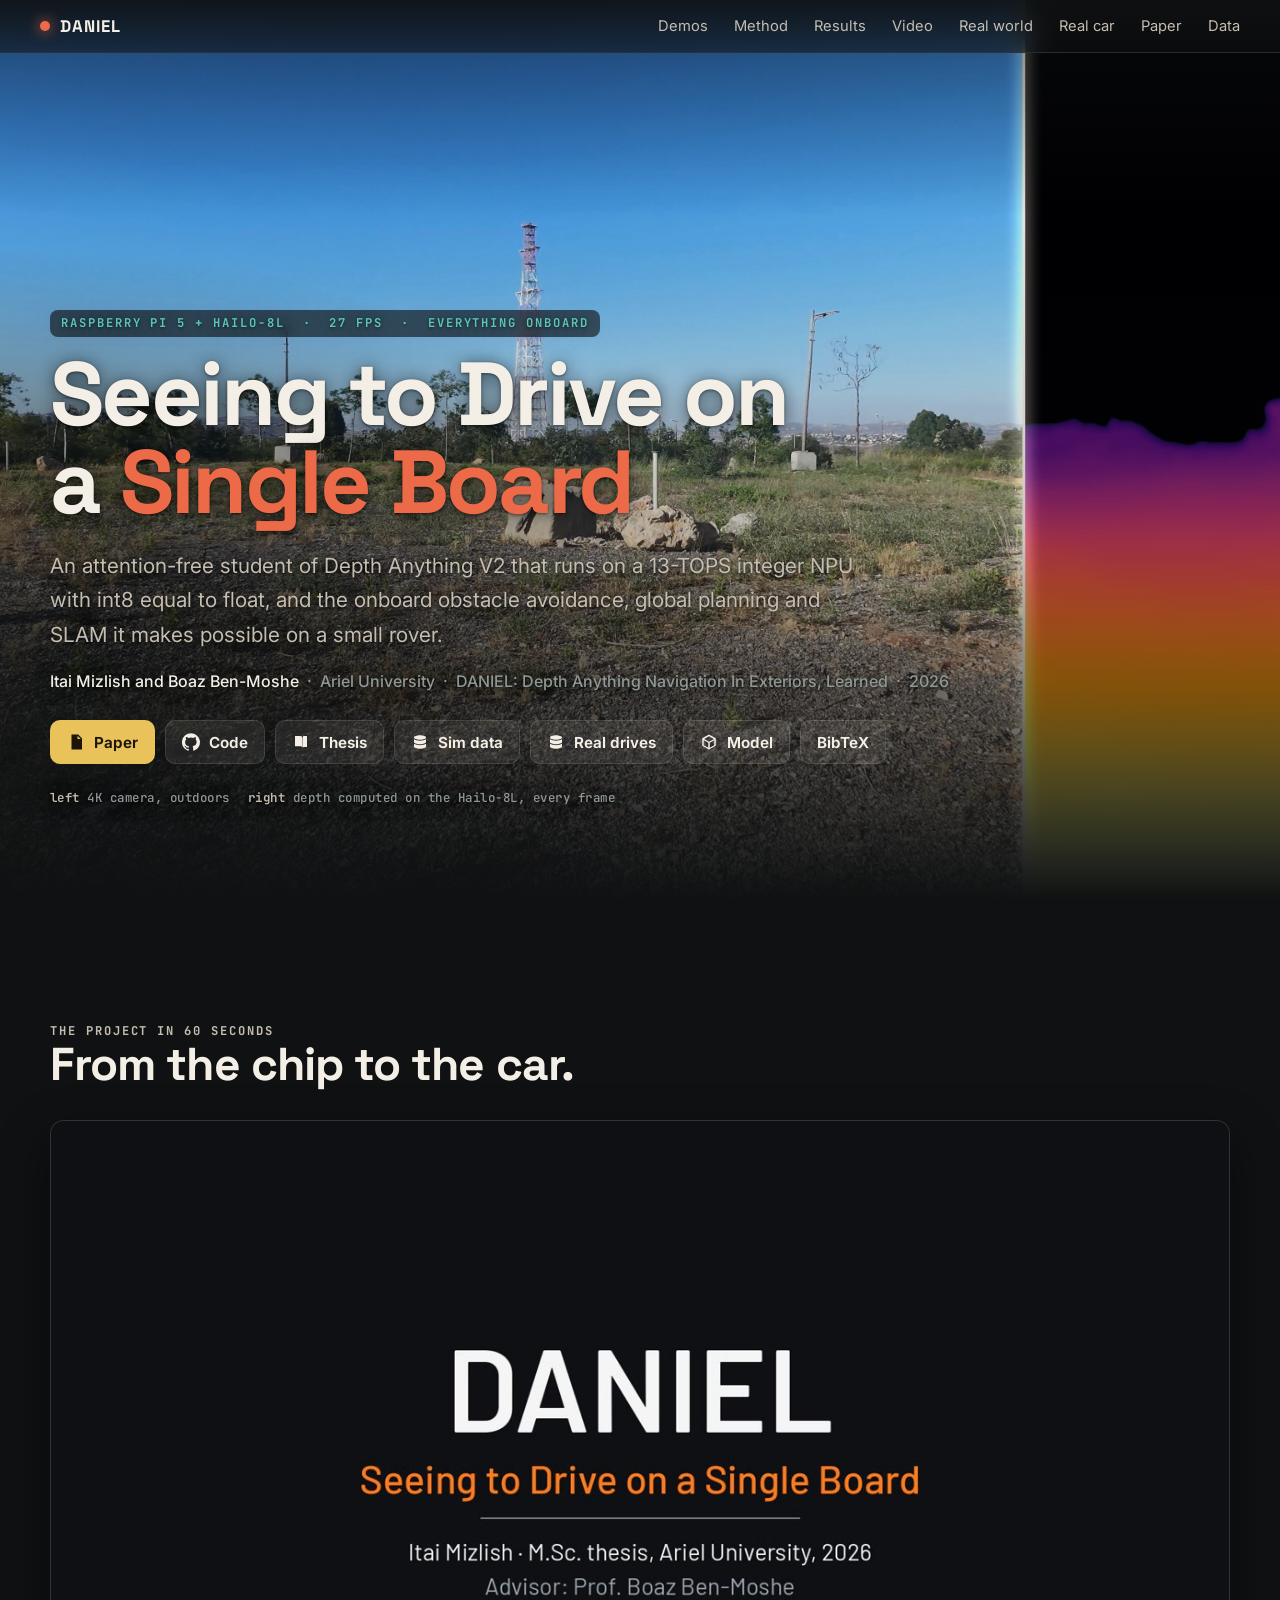
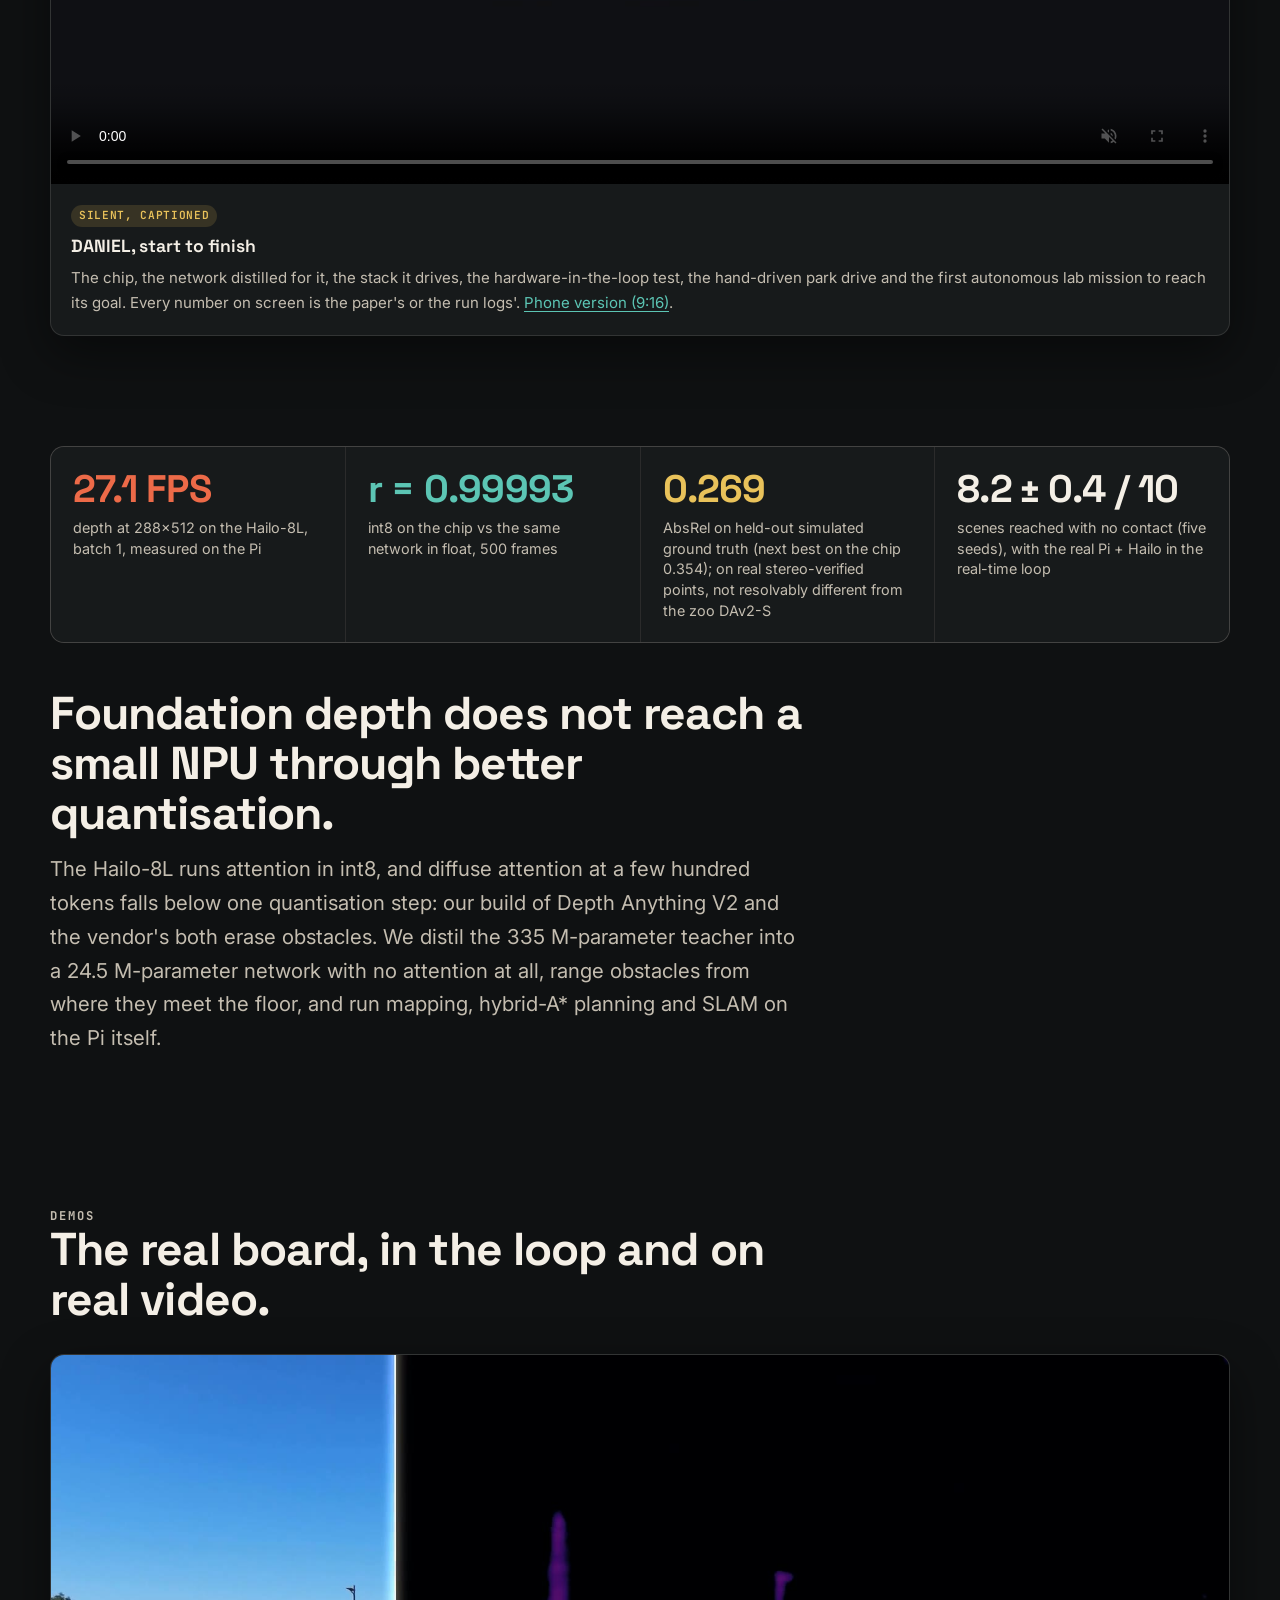
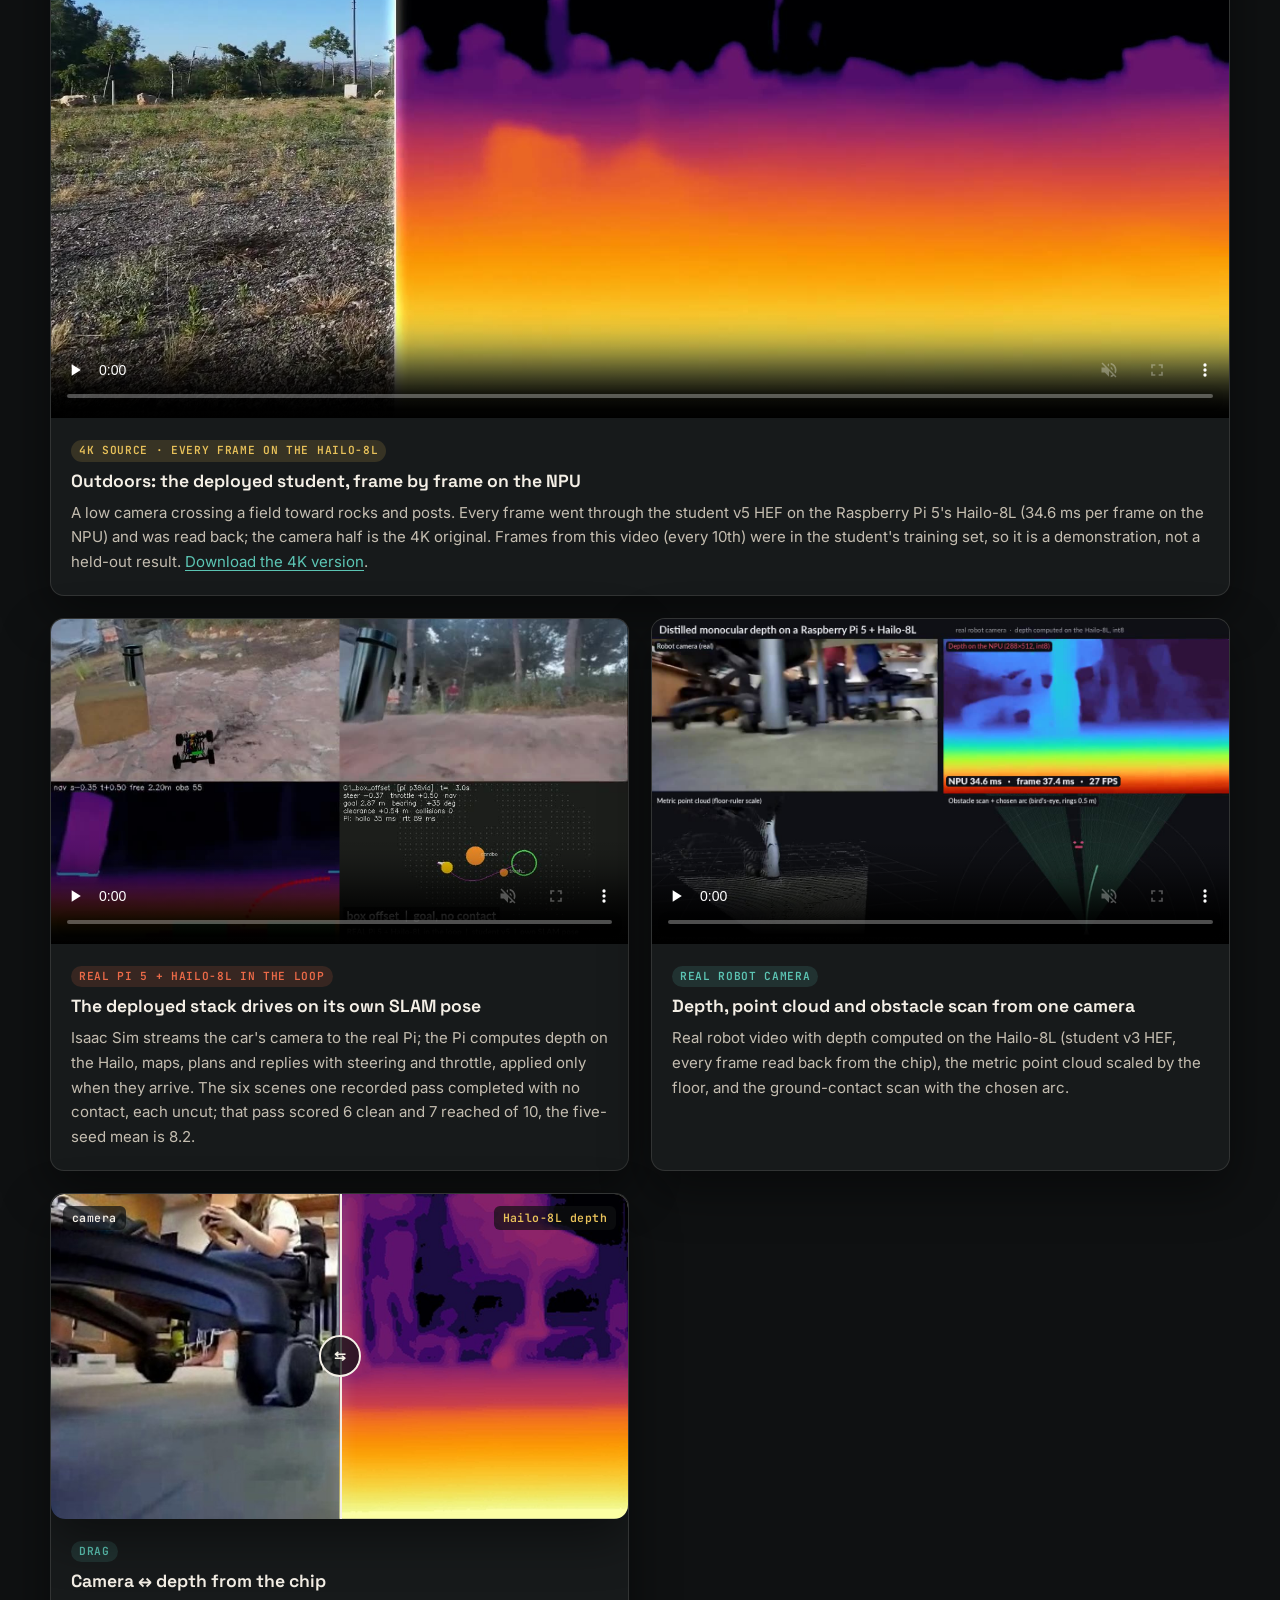
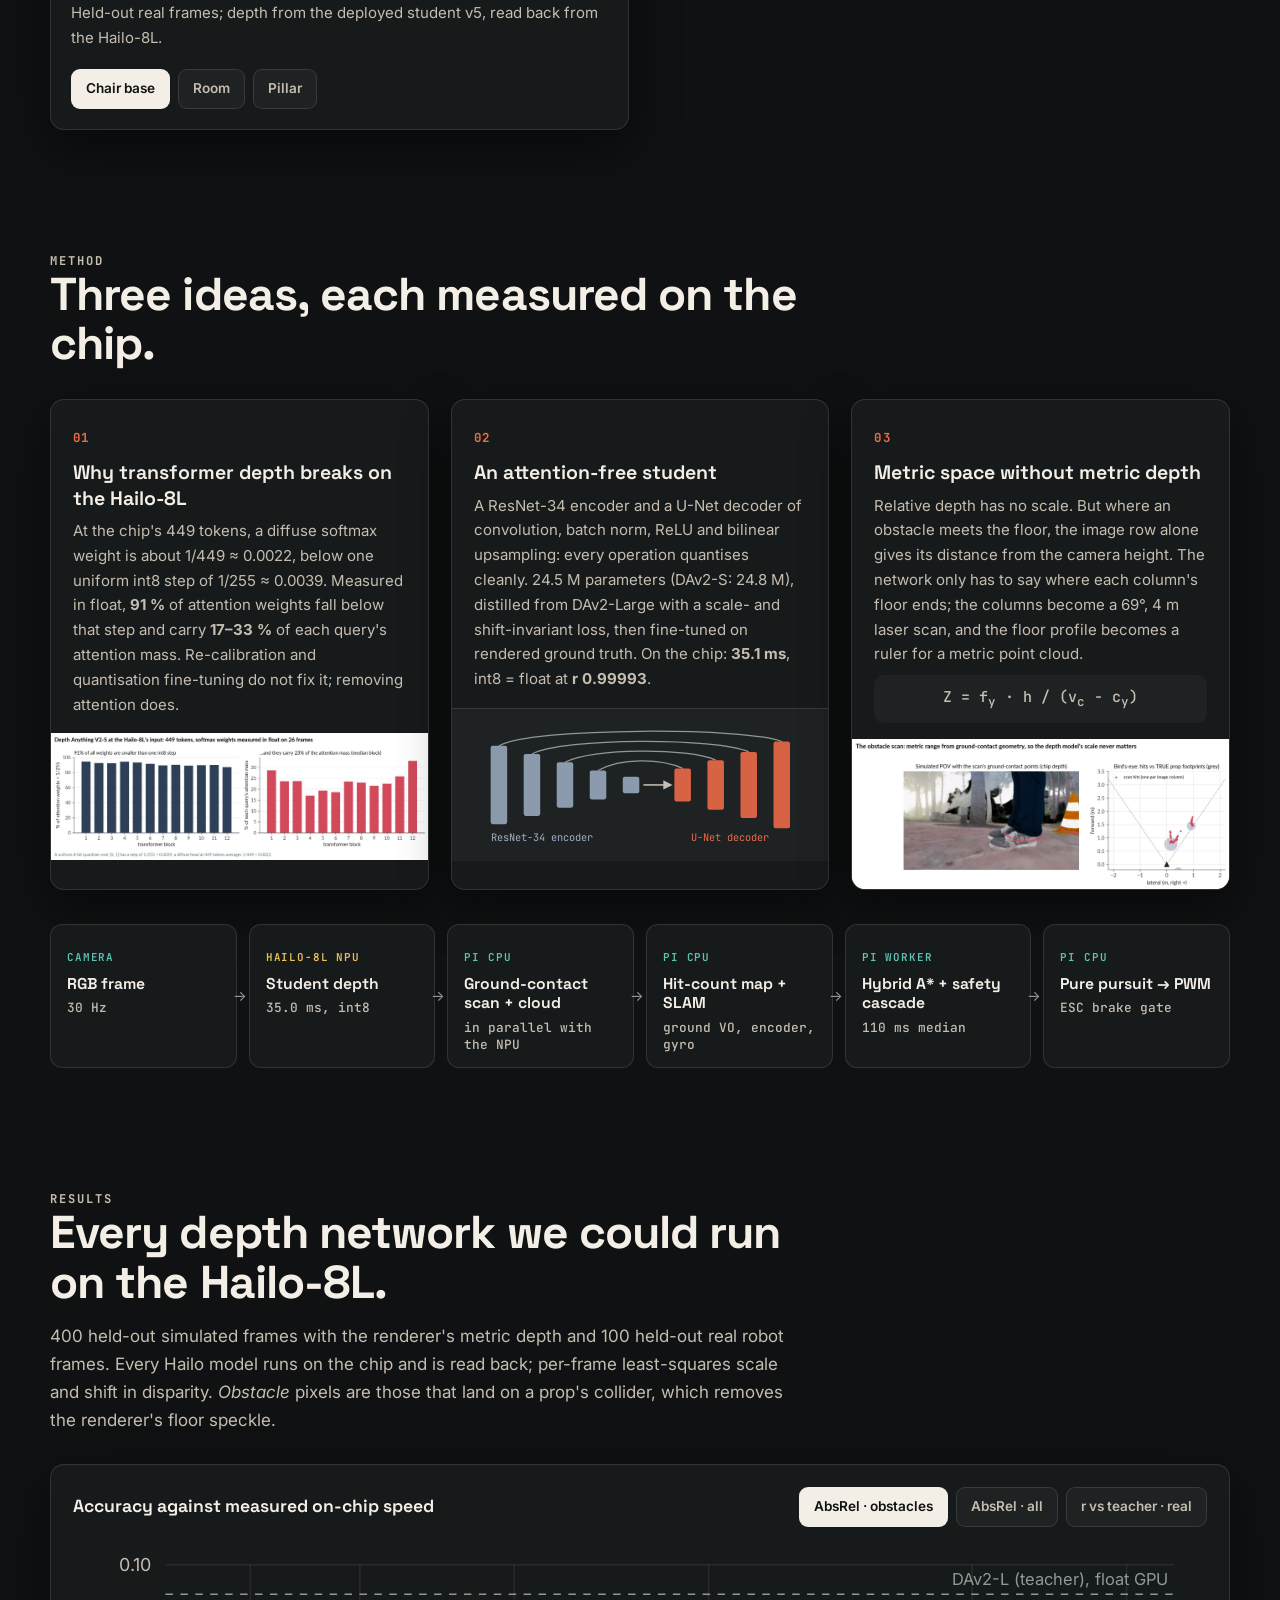
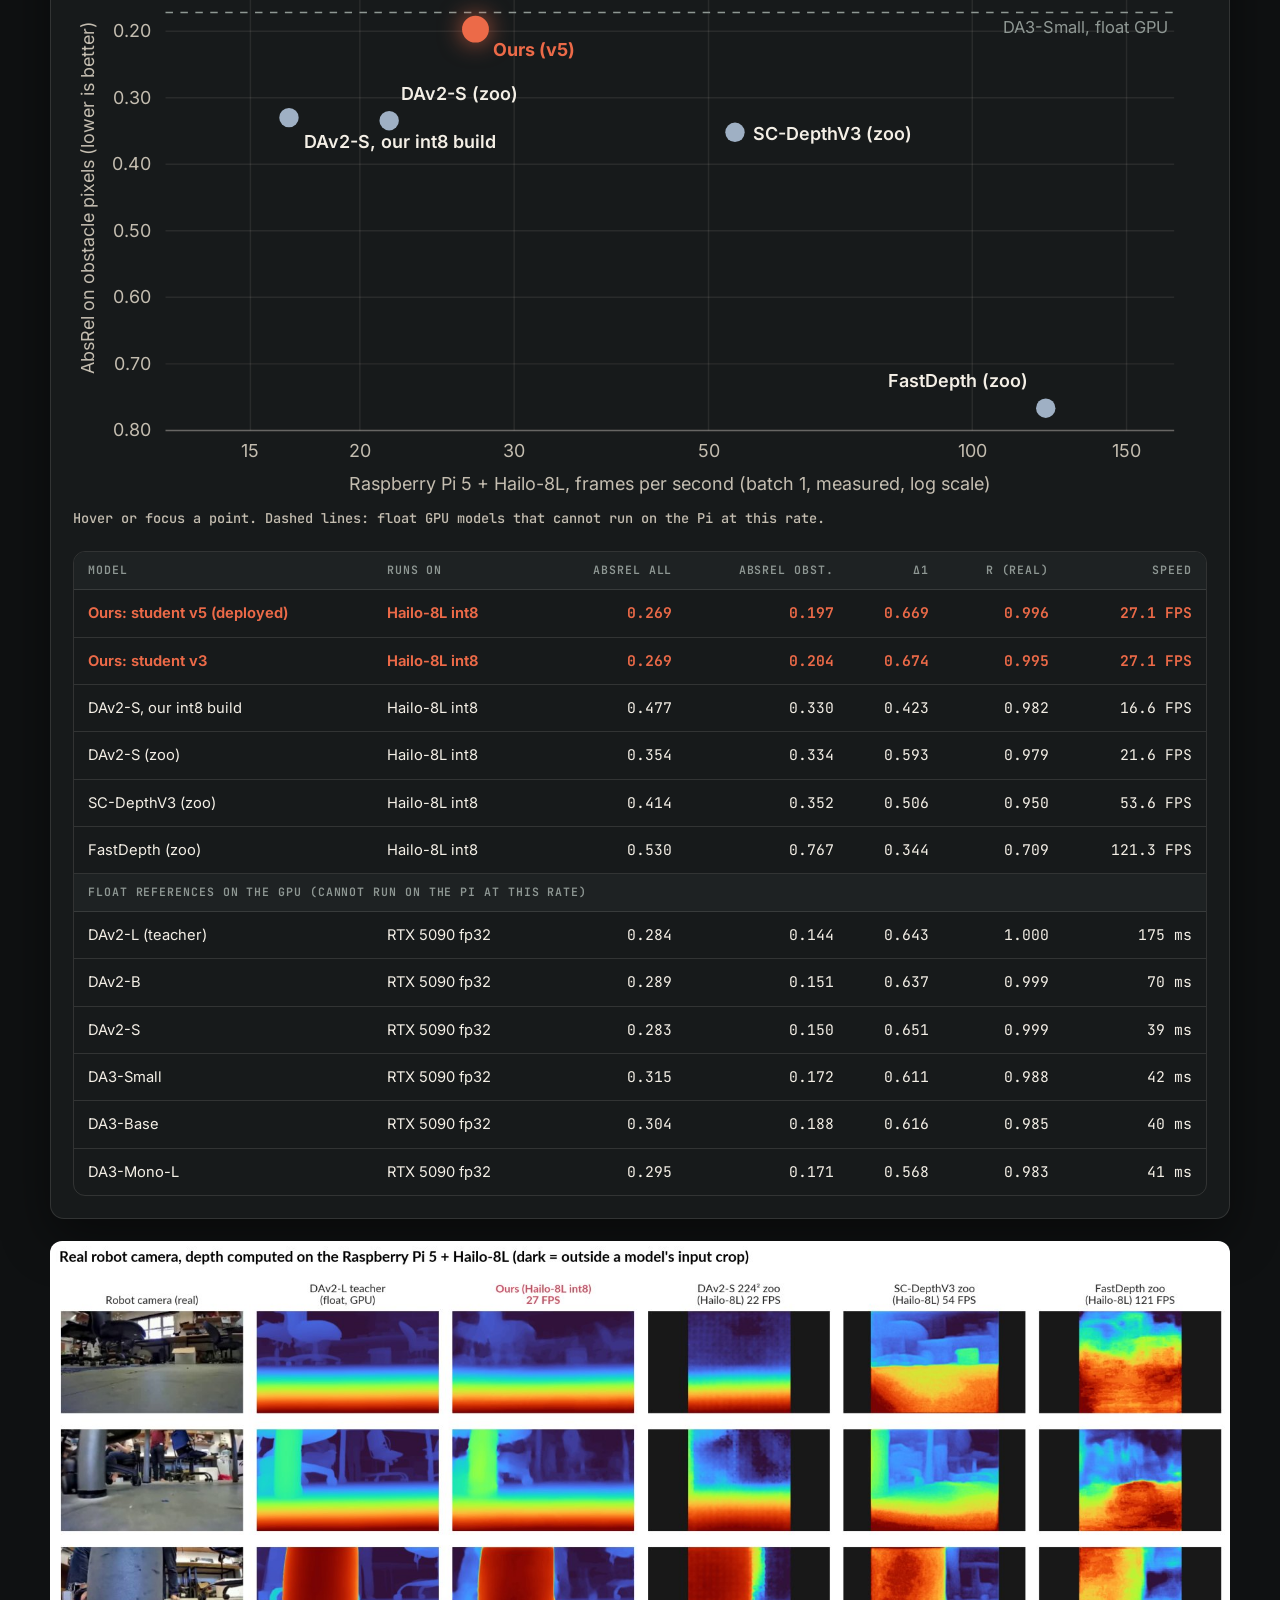
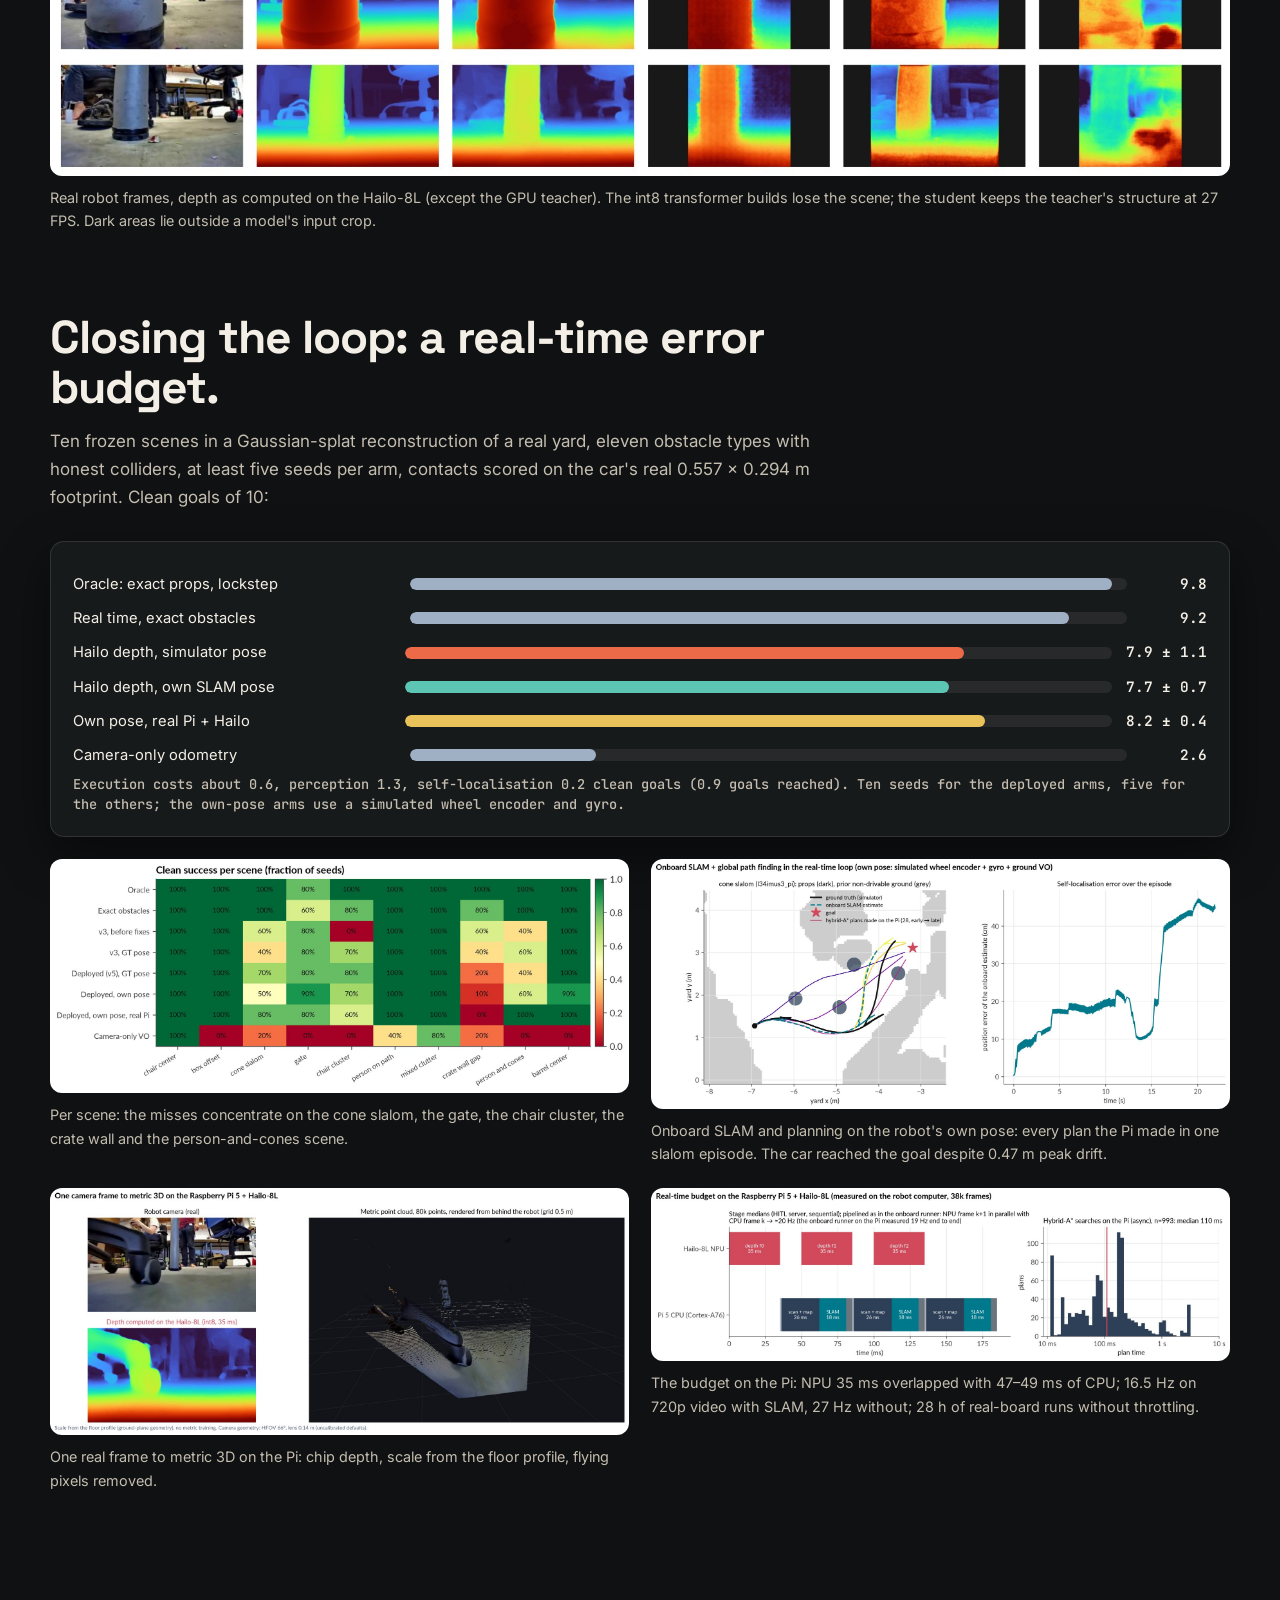
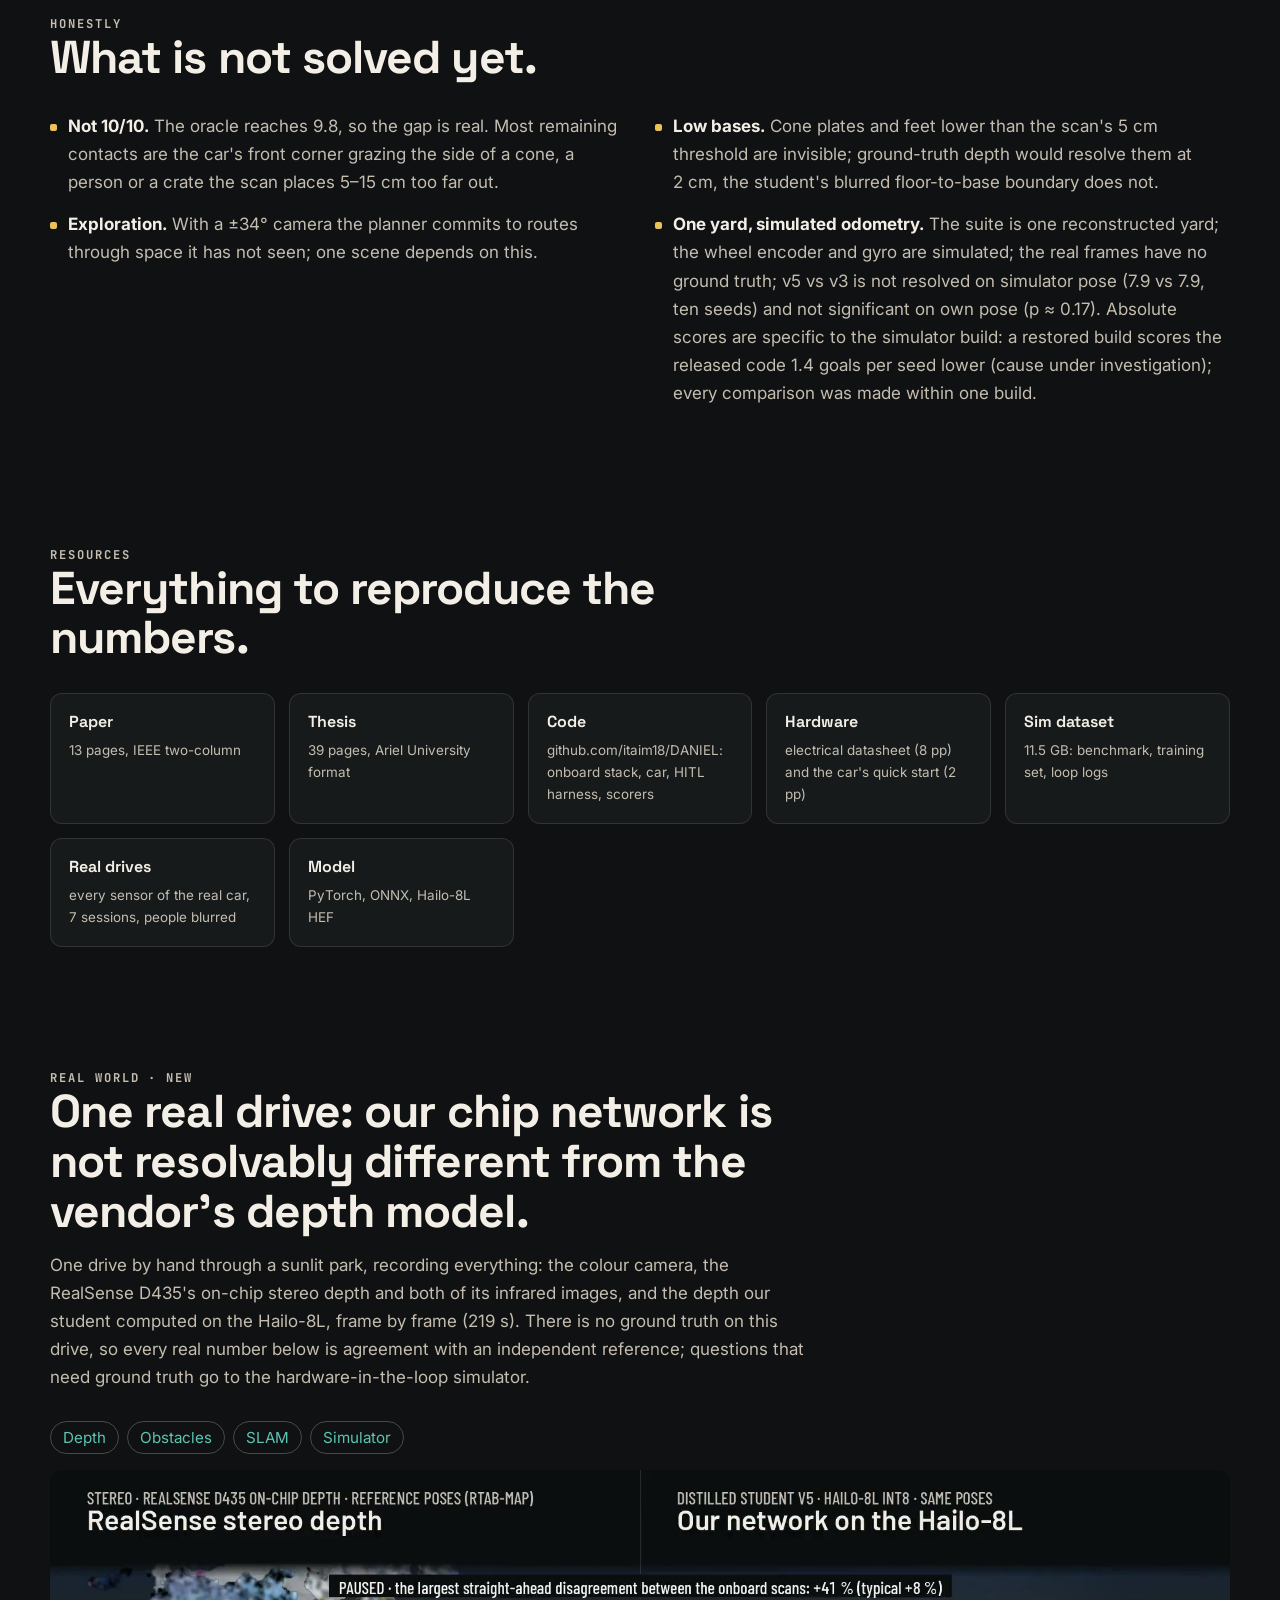
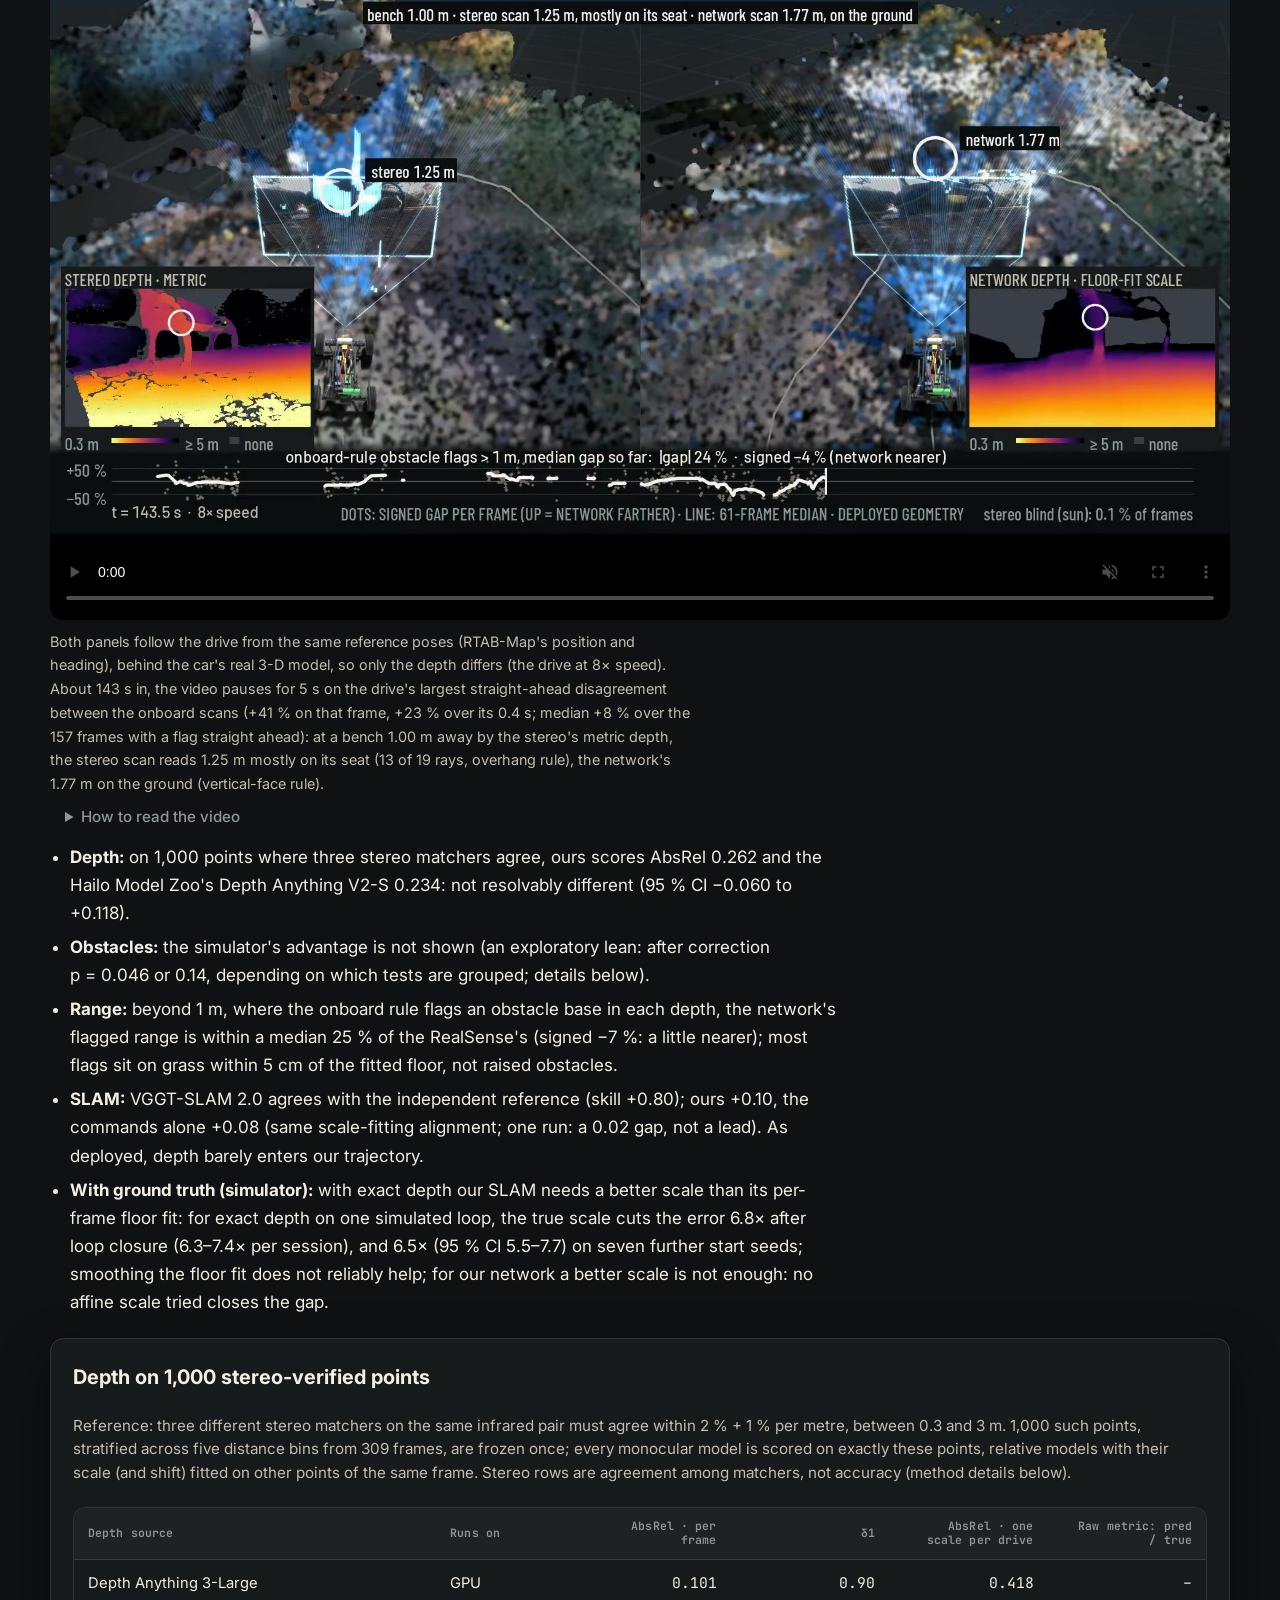
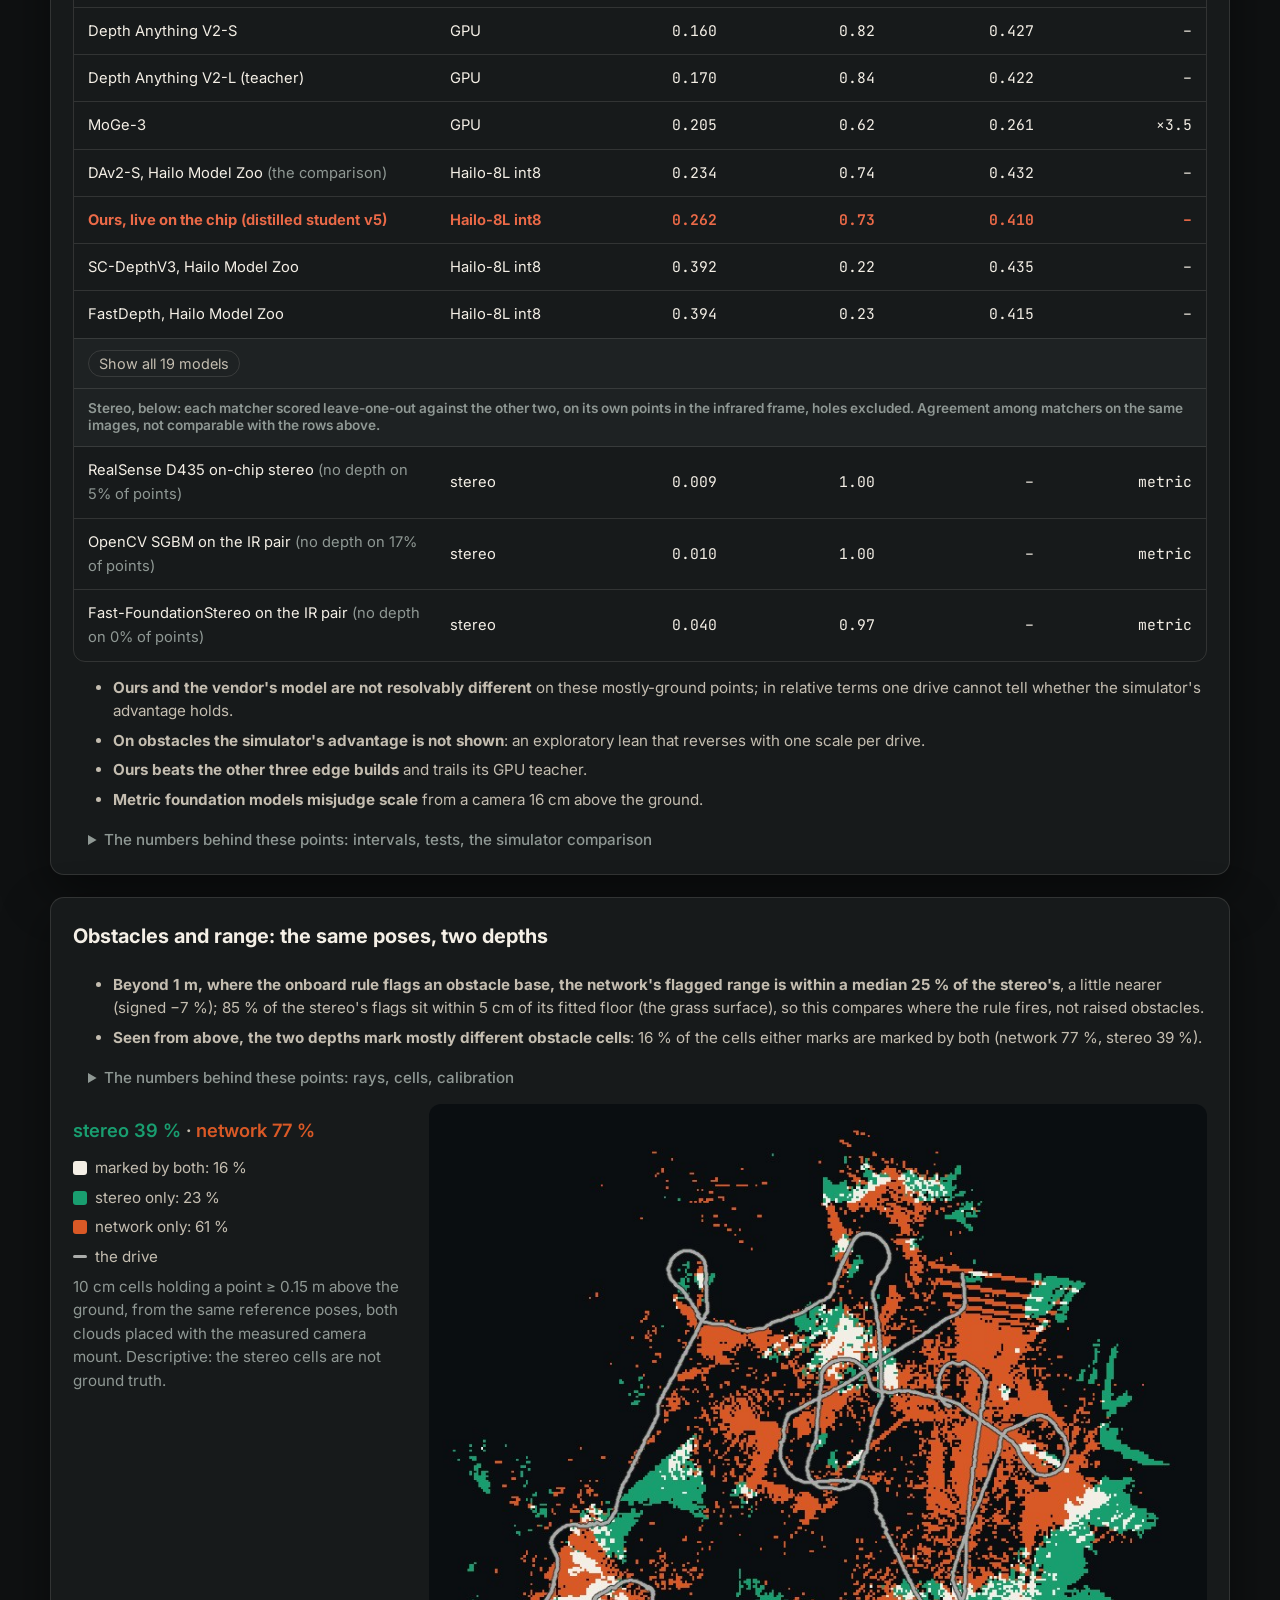
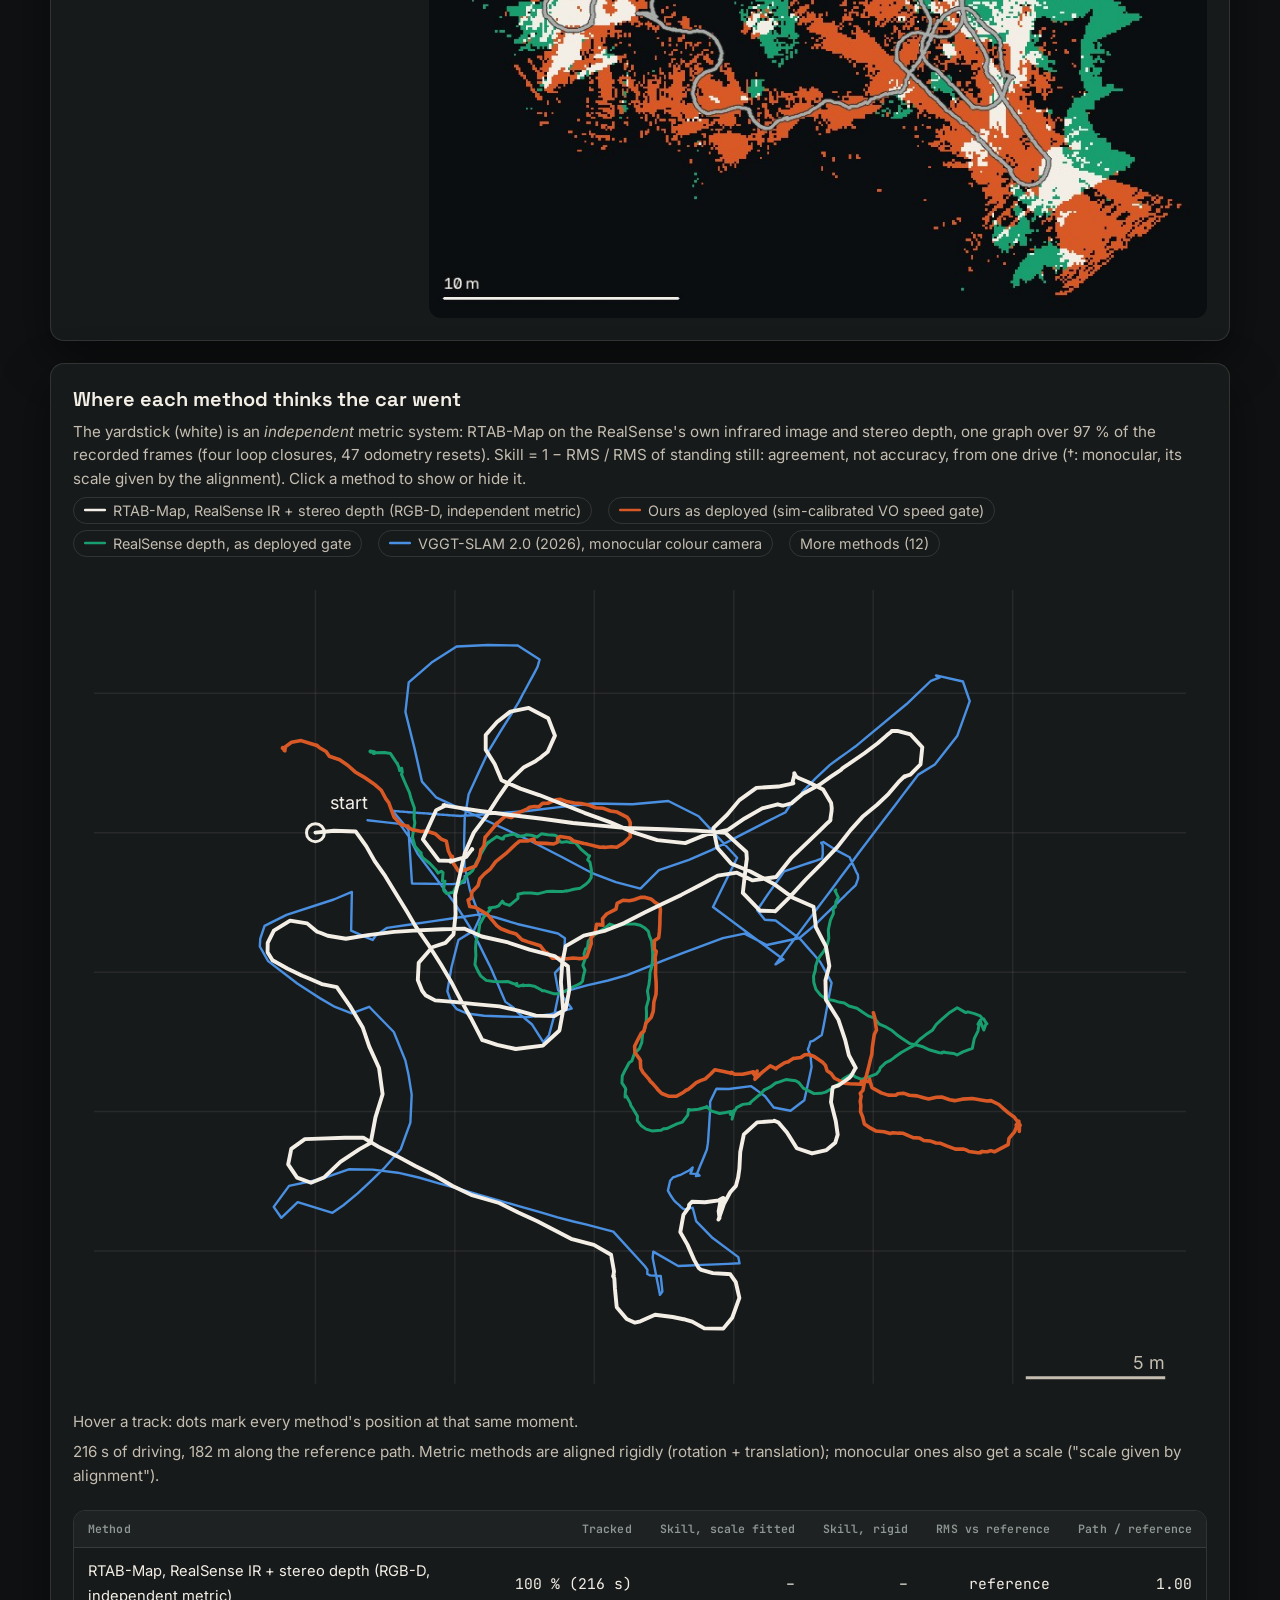
==== commit 6c4adb2e: "Site: code is public at github.com/itaim18/DANIEL (Code button, Code + Hardware cards, footer); BibT" ====
--- a/docs/index.html
+++ b/docs/index.html
@@ -56,6 +56,8 @@
     <div class="hero-actions">
       <a class="button primary" href="paper.pdf">
         <svg viewBox="0 0 24 24" aria-hidden="true"><path d="M6 2h9l5 5v15H6zM14 3.5V8h4.5M8.5 12h7v1.5h-7zm0 3h7v1.5h-7z"/></svg>Paper</a>
+      <a class="button" href="https://github.com/itaim18/DANIEL">
+        <svg viewBox="0 0 24 24" aria-hidden="true"><path d="M12 .3a12 12 0 0 0-3.8 23.4c.6.1.8-.3.8-.6v-2c-3.3.7-4-1.6-4-1.6-.6-1.4-1.4-1.8-1.4-1.8-1-.7.1-.7.1-.7 1.2.1 1.8 1.2 1.8 1.2 1 1.8 2.8 1.3 3.5 1 0-.8.4-1.3.7-1.6-2.7-.3-5.5-1.3-5.5-6 0-1.2.5-2.3 1.3-3.1-.2-.4-.6-1.6 0-3.2 0 0 1-.3 3.4 1.2a11.5 11.5 0 0 1 6 0c2.3-1.5 3.3-1.2 3.3-1.2.6 1.6.2 2.8 0 3.2.9.8 1.3 1.9 1.3 3.2 0 4.6-2.8 5.6-5.5 5.9.5.4.9 1.1.9 2.2v3.3c0 .3.1.7.8.6A12 12 0 0 0 12 .3"/></svg>Code</a>
       <a class="button" href="thesis.pdf">
         <svg viewBox="0 0 24 24" aria-hidden="true"><path d="M4 4h7a3 3 0 0 1 3 3v13a2.5 2.5 0 0 0-2.5-2.5H4zm16 0h-4a3 3 0 0 0-1.5.4V19a3 3 0 0 1 1.5-.5H20z"/></svg>Thesis</a>
       <a class="button" href="https://huggingface.co/datasets/itaimizlish/daniel-yard-depth">
@@ -300,7 +302,8 @@
   <div class="resources">
     <a class="res" href="paper.pdf"><b>Paper</b><span>13 pages, IEEE two-column</span></a>
     <a class="res" href="thesis.pdf"><b>Thesis</b><span>39 pages, Ariel University format</span></a>
-    <div class="res"><b>Code</b><span>onboard stack, HITL harness, scorers: available on request</span></div>
+    <a class="res" href="https://github.com/itaim18/DANIEL"><b>Code</b><span>github.com/itaim18/DANIEL: onboard stack, car, HITL harness, scorers</span></a>
+    <a class="res" href="https://github.com/itaim18/DANIEL/tree/main/hardware"><b>Hardware</b><span>electrical datasheet (8 pp) and the car's quick start (2 pp)</span></a>
     <a class="res" href="https://huggingface.co/datasets/itaimizlish/daniel-yard-depth"><b>Sim dataset</b><span>11.5 GB: benchmark, training set, loop logs</span></a>
     <a class="res" href="https://huggingface.co/datasets/itaimizlish/daniel-real-drives"><b>Real drives</b><span>every sensor of the real car, 7 sessions, people blurred</span></a>
     <a class="res" href="https://huggingface.co/itaimizlish/daniel-student-depth"><b>Model</b><span>PyTorch, ONNX, Hailo-8L HEF</span></a>
@@ -694,11 +697,11 @@
 <section class="section" id="cite" aria-labelledby="cite-title">
   <div class="section-heading"><p class="eyebrow">Citation</p><h2 id="cite-title">BibTeX</h2></div>
   <div class="bib">
-    <pre id="bibtex">@misc{itaim2026seeing,
+    <pre id="bibtex">@misc{mizlish2026seeing,
   title  = {Seeing to Drive on a Single Board: Attention-Free Depth for Onboard Robot Navigation},
   author = {Mizlish, Itai and Ben-Moshe, Boaz},
   year   = {2026},
-  url    = {https://itaim18.github.io/seeing-to-drive/}
+  url    = {https://github.com/itaim18/DANIEL}
 }</pre>
     <button class="copy" type="button" id="copy">Copy</button>
   </div>
@@ -709,7 +712,7 @@
 
 <footer>
   <span>Seeing to Drive on a Single Board · Itai Mizlish and Boaz Ben-Moshe, Ariel University · 2026</span>
-  <span><a href="#top">Back to top ↑</a></span>
+  <span><a href="https://github.com/itaim18/DANIEL">GitHub</a> &nbsp;·&nbsp; <a href="#top">Back to top ↑</a></span>
 </footer>
 
 <script src="assets/main.js" defer></script>
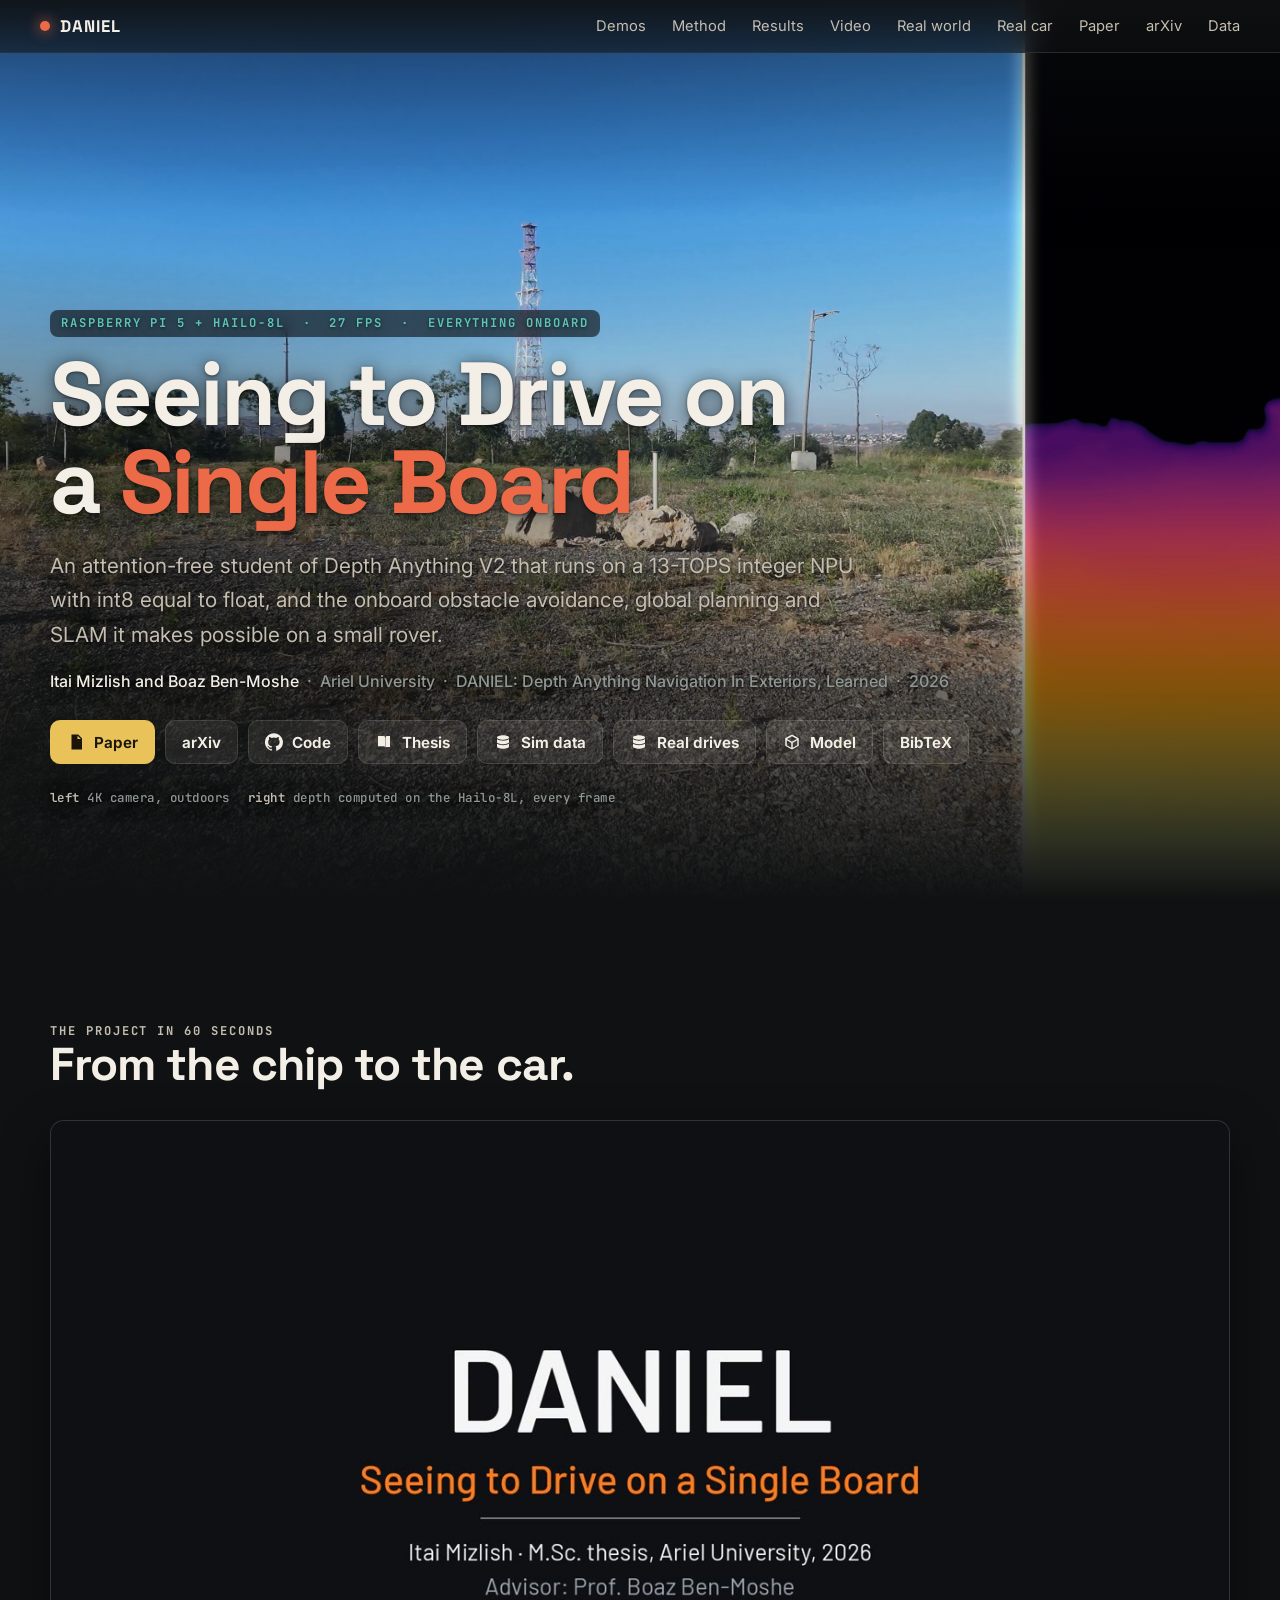
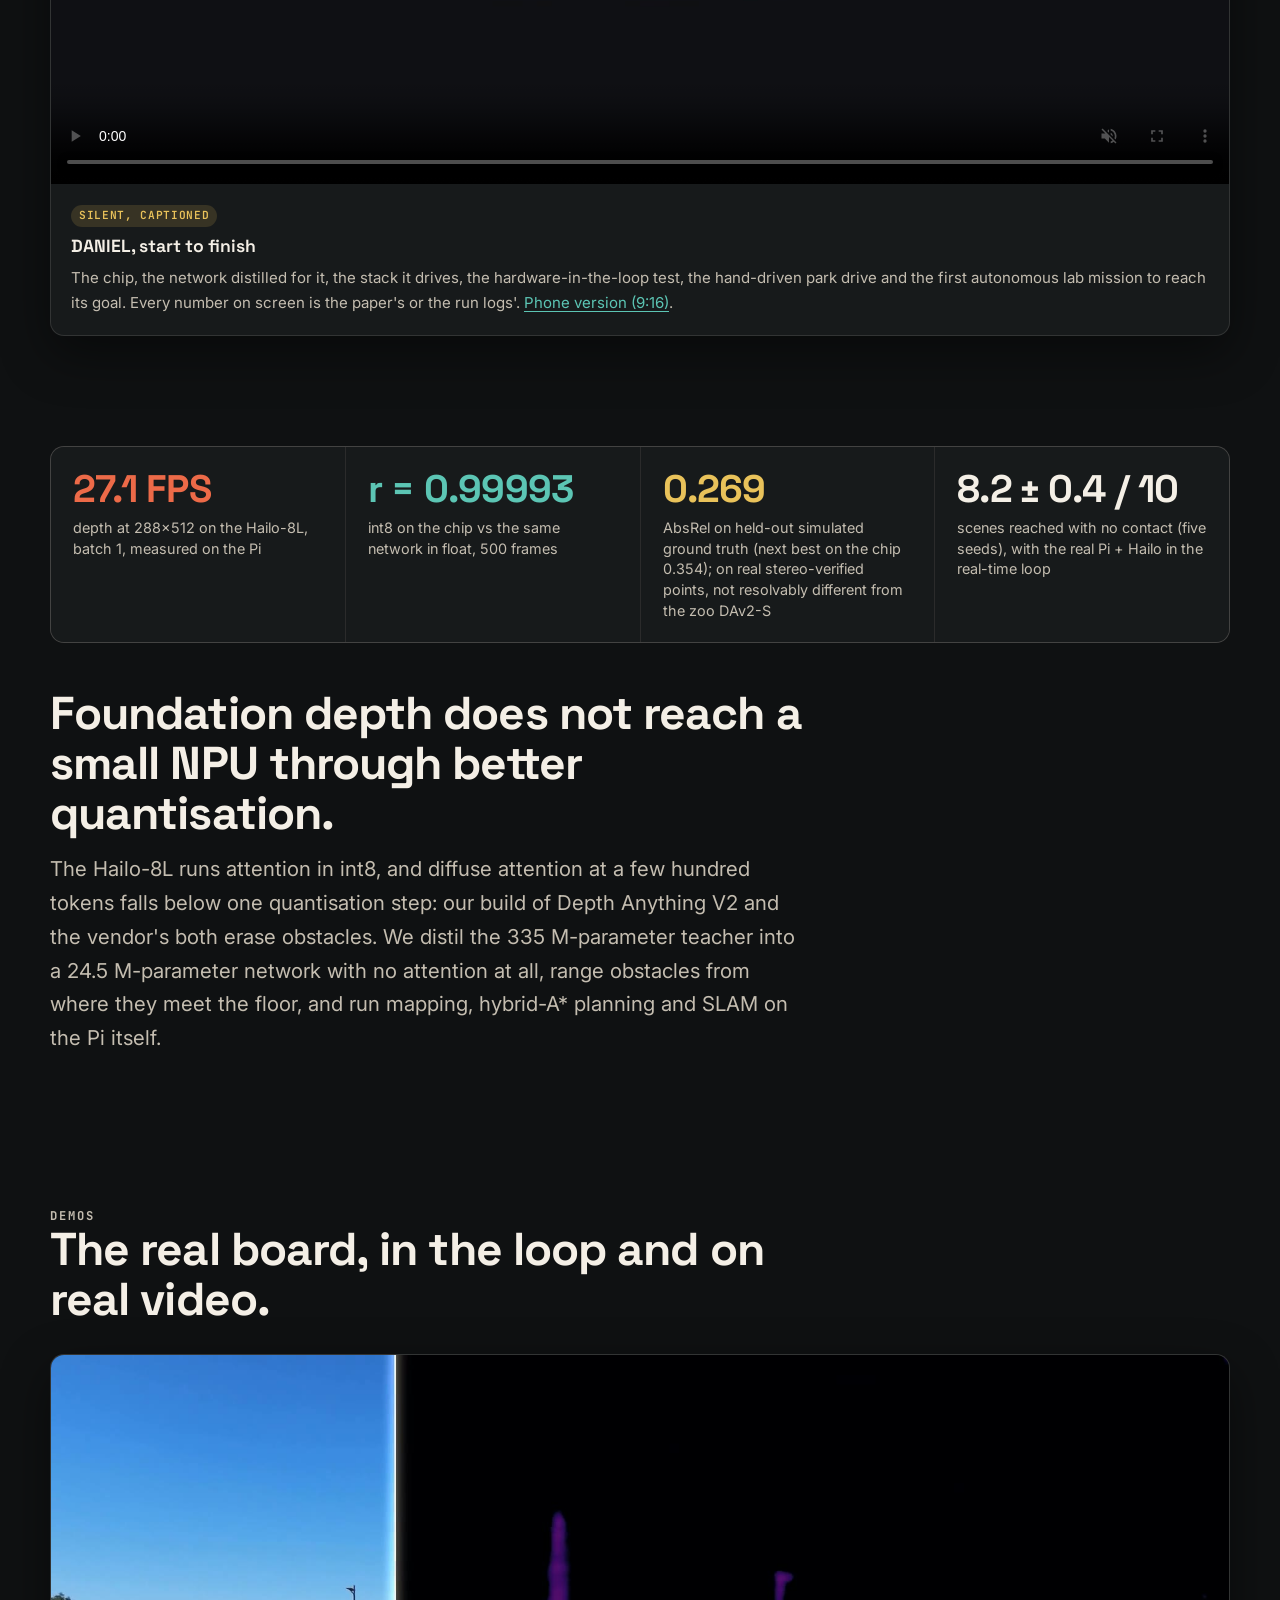
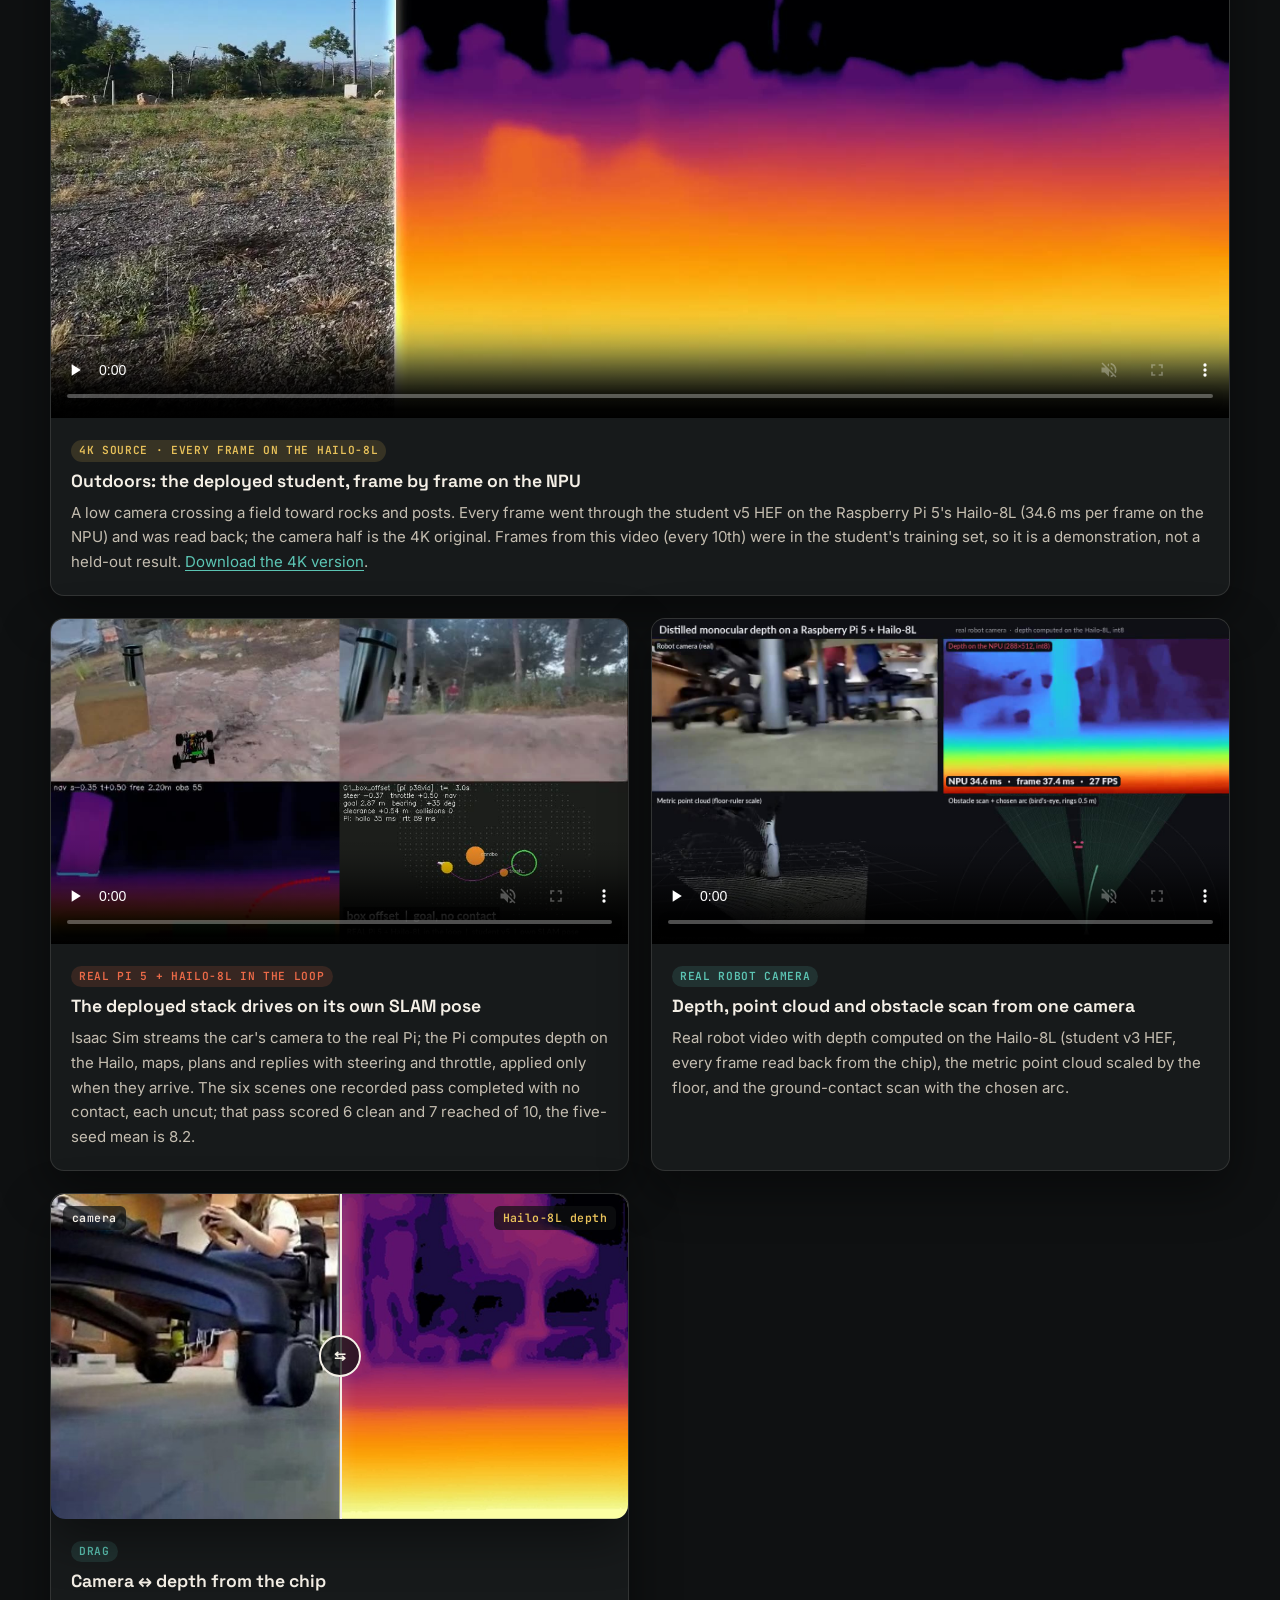
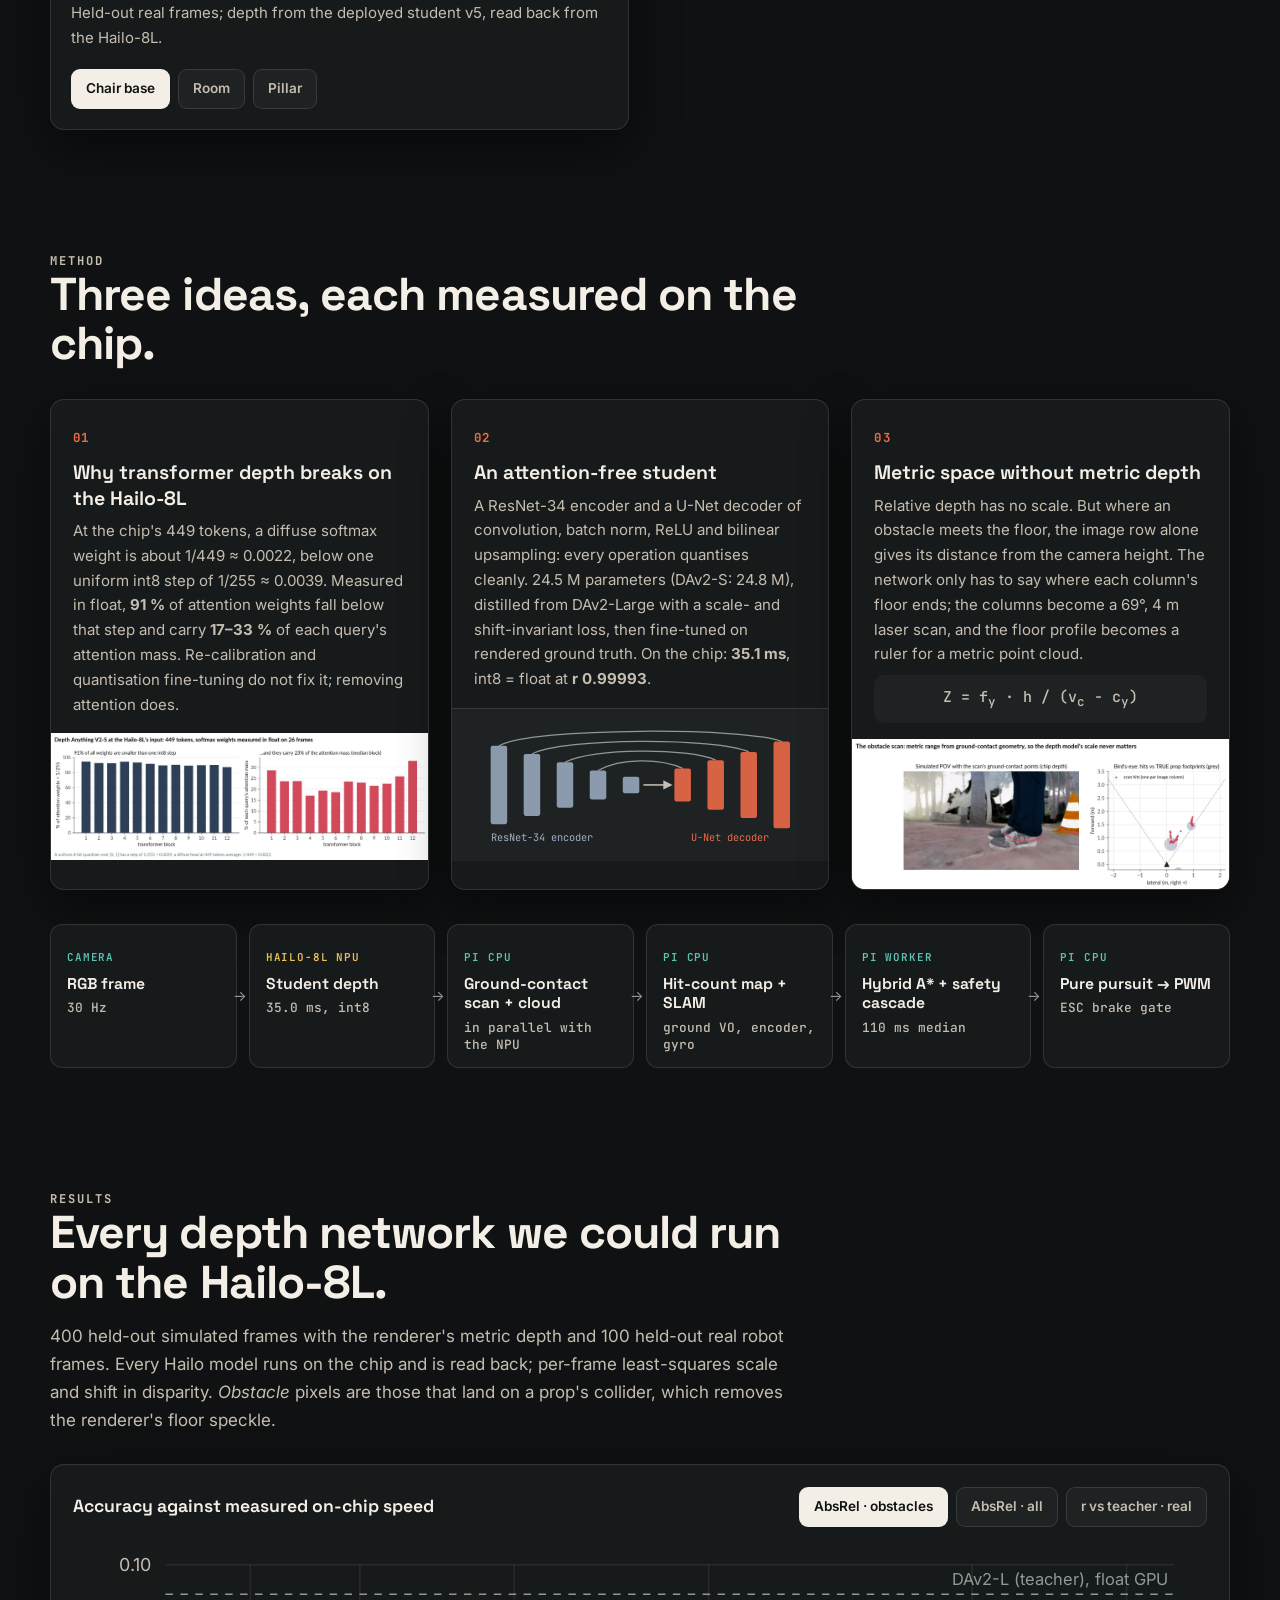
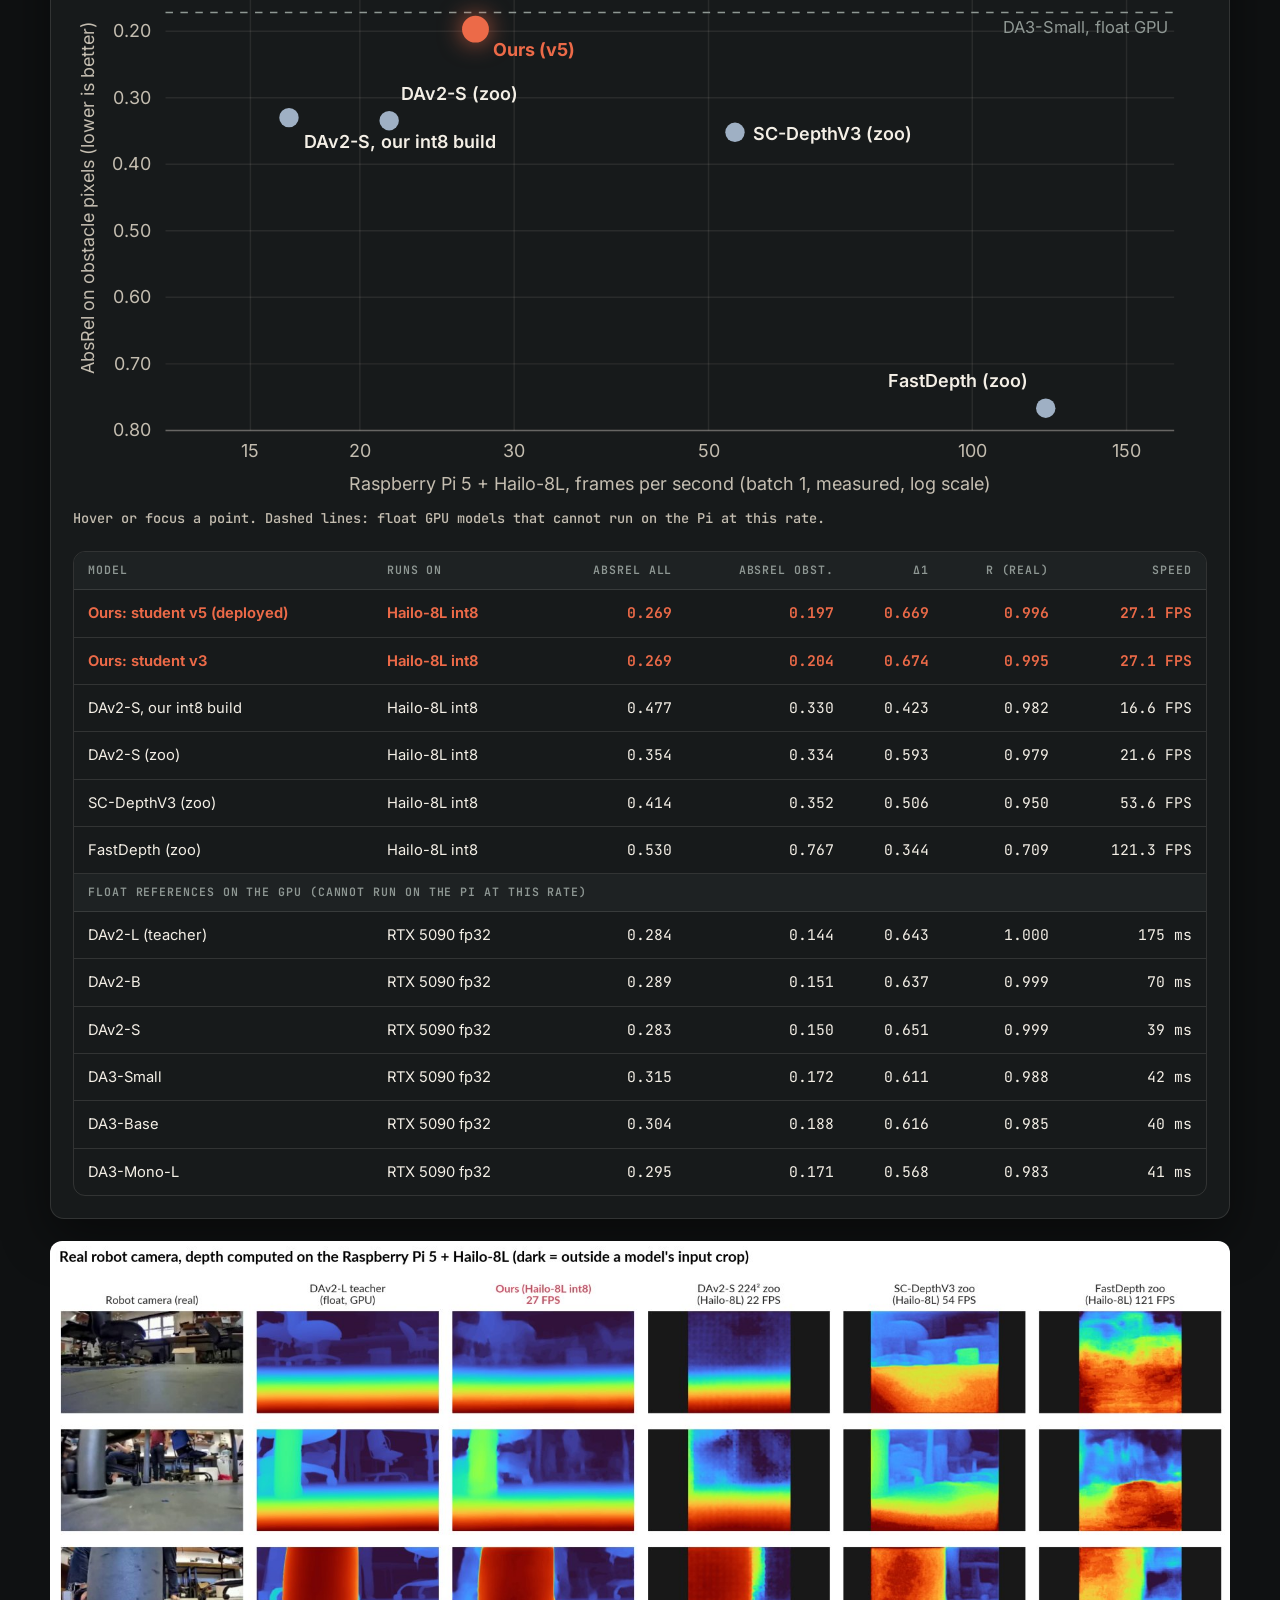
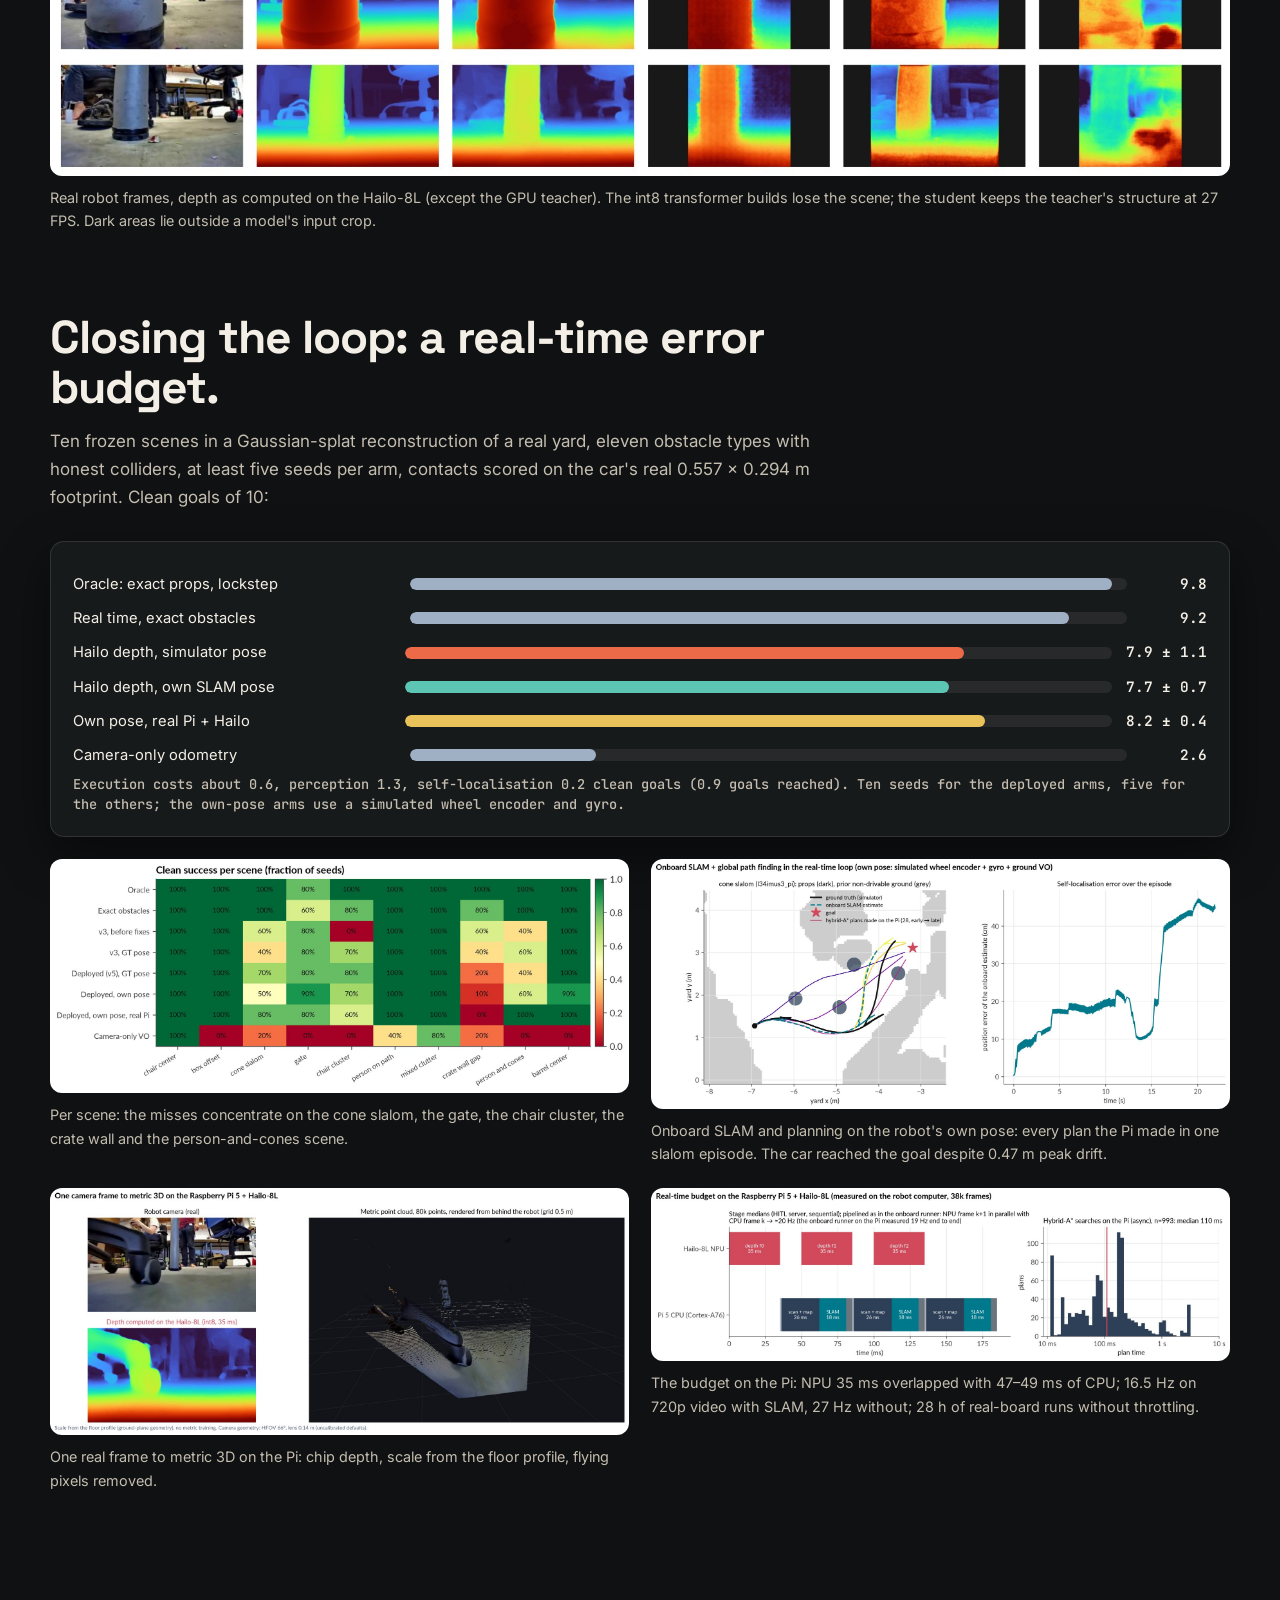
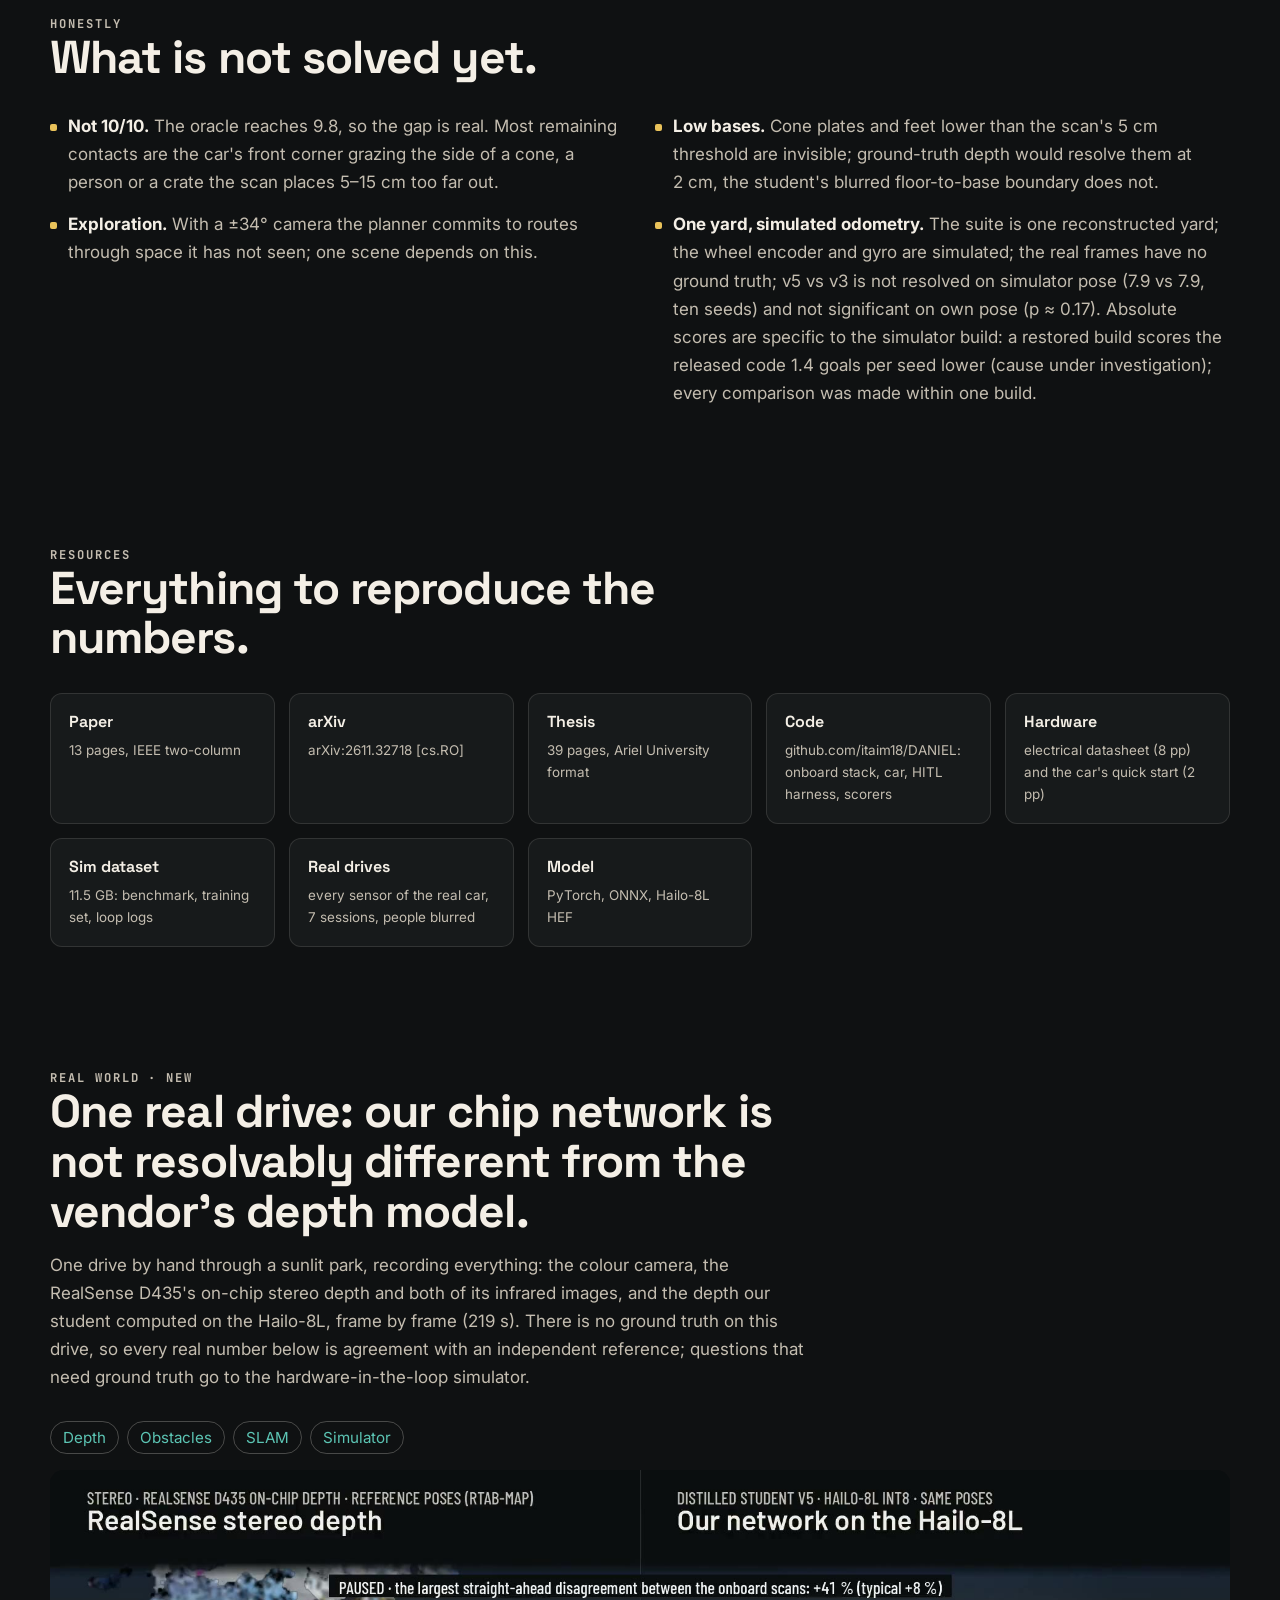
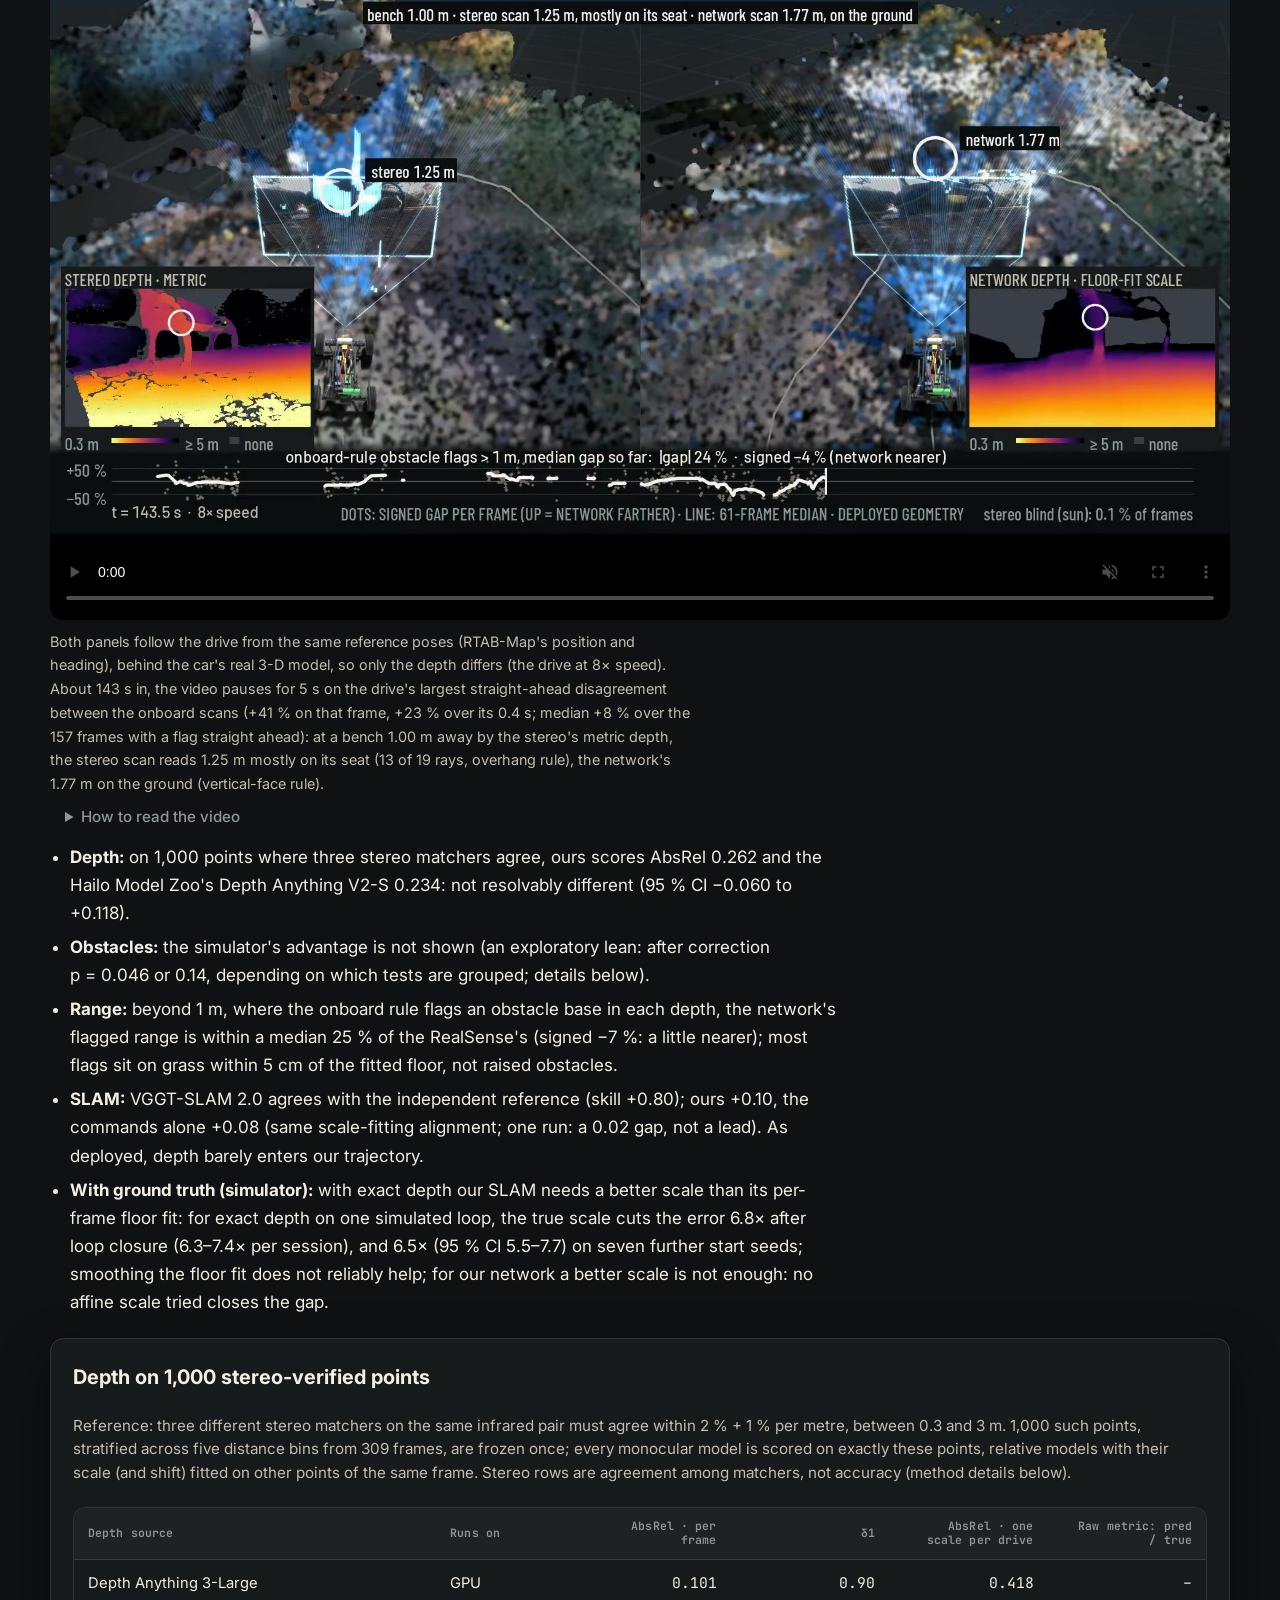
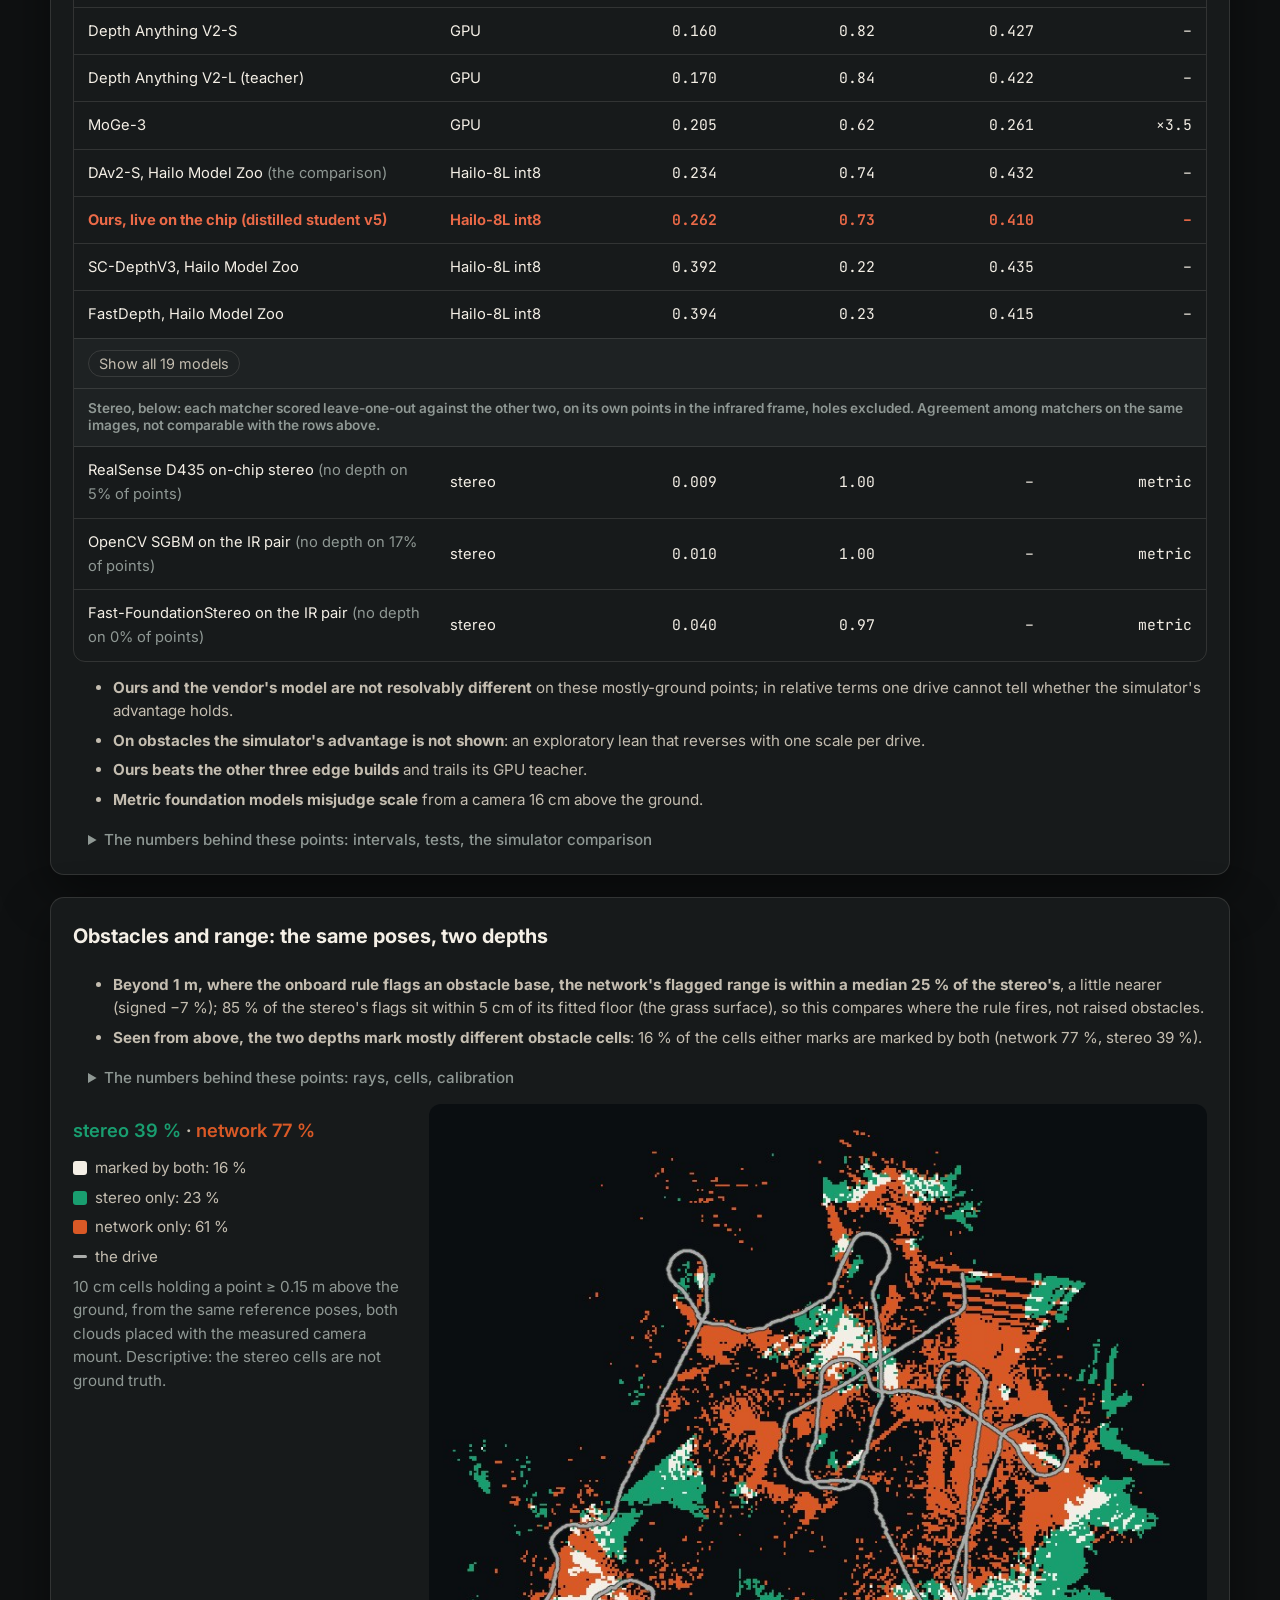
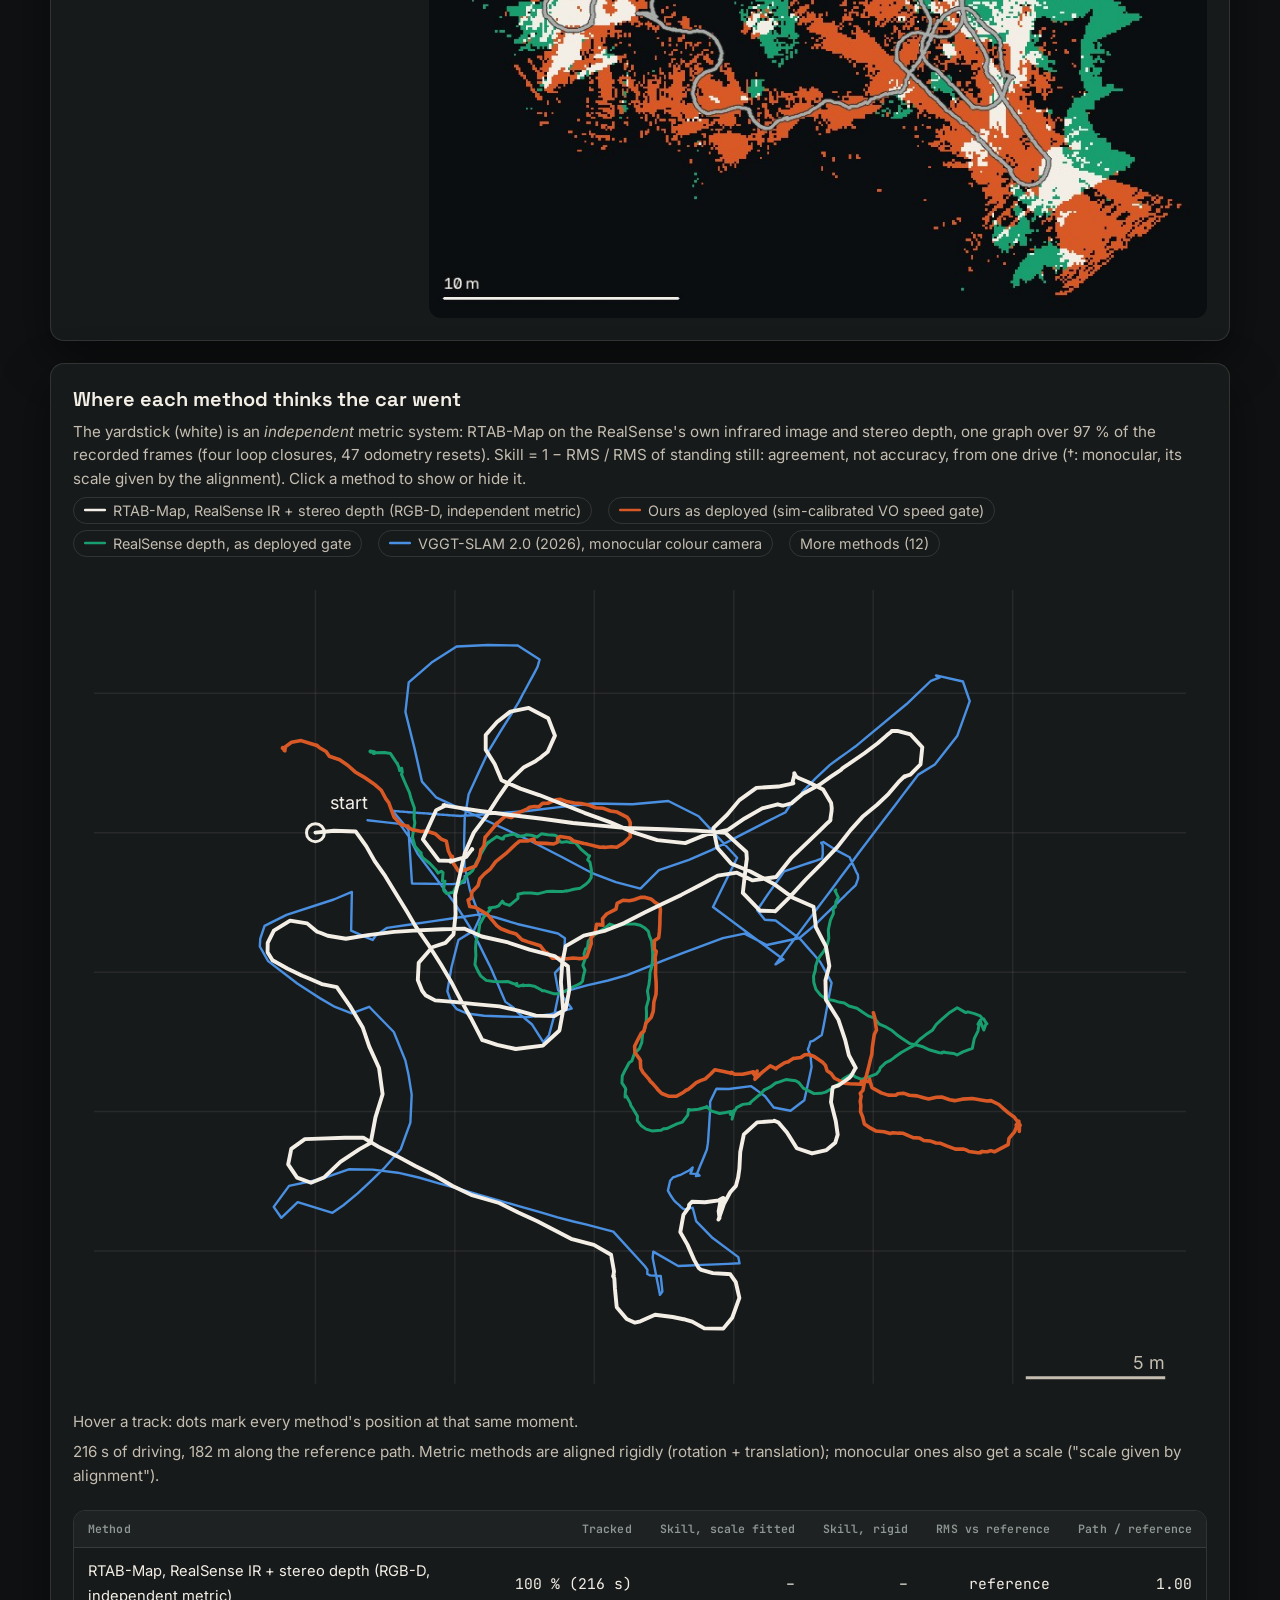
==== commit b8612f12: "arXiv:2611.32718 in the nav, hero, resources and BibTeX" ====
--- a/docs/index.html
+++ b/docs/index.html
@@ -37,6 +37,7 @@
     <a href="#realworld">Real world</a>
     <a href="#realcar" class="opt">Real car</a>
     <a href="paper.pdf">Paper</a>
+    <a href="https://arxiv.org/abs/2611.32718" class="opt">arXiv</a>
     <a href="https://huggingface.co/datasets/itaimizlish/daniel-yard-depth" class="opt">Data</a>
   </nav>
 </header>
@@ -56,6 +57,7 @@
     <div class="hero-actions">
       <a class="button primary" href="paper.pdf">
         <svg viewBox="0 0 24 24" aria-hidden="true"><path d="M6 2h9l5 5v15H6zM14 3.5V8h4.5M8.5 12h7v1.5h-7zm0 3h7v1.5h-7z"/></svg>Paper</a>
+      <a class="button" href="https://arxiv.org/abs/2611.32718">arXiv</a>
       <a class="button" href="https://github.com/itaim18/DANIEL">
         <svg viewBox="0 0 24 24" aria-hidden="true"><path d="M12 .3a12 12 0 0 0-3.8 23.4c.6.1.8-.3.8-.6v-2c-3.3.7-4-1.6-4-1.6-.6-1.4-1.4-1.8-1.4-1.8-1-.7.1-.7.1-.7 1.2.1 1.8 1.2 1.8 1.2 1 1.8 2.8 1.3 3.5 1 0-.8.4-1.3.7-1.6-2.7-.3-5.5-1.3-5.5-6 0-1.2.5-2.3 1.3-3.1-.2-.4-.6-1.6 0-3.2 0 0 1-.3 3.4 1.2a11.5 11.5 0 0 1 6 0c2.3-1.5 3.3-1.2 3.3-1.2.6 1.6.2 2.8 0 3.2.9.8 1.3 1.9 1.3 3.2 0 4.6-2.8 5.6-5.5 5.9.5.4.9 1.1.9 2.2v3.3c0 .3.1.7.8.6A12 12 0 0 0 12 .3"/></svg>Code</a>
       <a class="button" href="thesis.pdf">
@@ -301,6 +303,7 @@
   <div class="section-heading"><p class="eyebrow">Resources</p><h2 id="res-title">Everything to reproduce the numbers.</h2></div>
   <div class="resources">
     <a class="res" href="paper.pdf"><b>Paper</b><span>13 pages, IEEE two-column</span></a>
+    <a class="res" href="https://arxiv.org/abs/2611.32718"><b>arXiv</b><span>arXiv:2611.32718 [cs.RO]</span></a>
     <a class="res" href="thesis.pdf"><b>Thesis</b><span>39 pages, Ariel University format</span></a>
     <a class="res" href="https://github.com/itaim18/DANIEL"><b>Code</b><span>github.com/itaim18/DANIEL: onboard stack, car, HITL harness, scorers</span></a>
     <a class="res" href="https://github.com/itaim18/DANIEL/tree/main/hardware"><b>Hardware</b><span>electrical datasheet (8 pp) and the car's quick start (2 pp)</span></a>
@@ -698,10 +701,13 @@
   <div class="section-heading"><p class="eyebrow">Citation</p><h2 id="cite-title">BibTeX</h2></div>
   <div class="bib">
     <pre id="bibtex">@misc{mizlish2026seeing,
-  title  = {Seeing to Drive on a Single Board: Attention-Free Depth for Onboard Robot Navigation},
-  author = {Mizlish, Itai and Ben-Moshe, Boaz},
-  year   = {2026},
-  url    = {https://github.com/itaim18/DANIEL}
+  title         = {Seeing to Drive on a Single Board: Attention-Free Depth for Onboard Robot Navigation},
+  author        = {Mizlish, Itai and Ben-Moshe, Boaz},
+  year          = {2026},
+  eprint        = {2611.32718},
+  archivePrefix = {arXiv},
+  primaryClass  = {cs.RO},
+  url           = {https://arxiv.org/abs/2611.32718}
 }</pre>
     <button class="copy" type="button" id="copy">Copy</button>
   </div>
